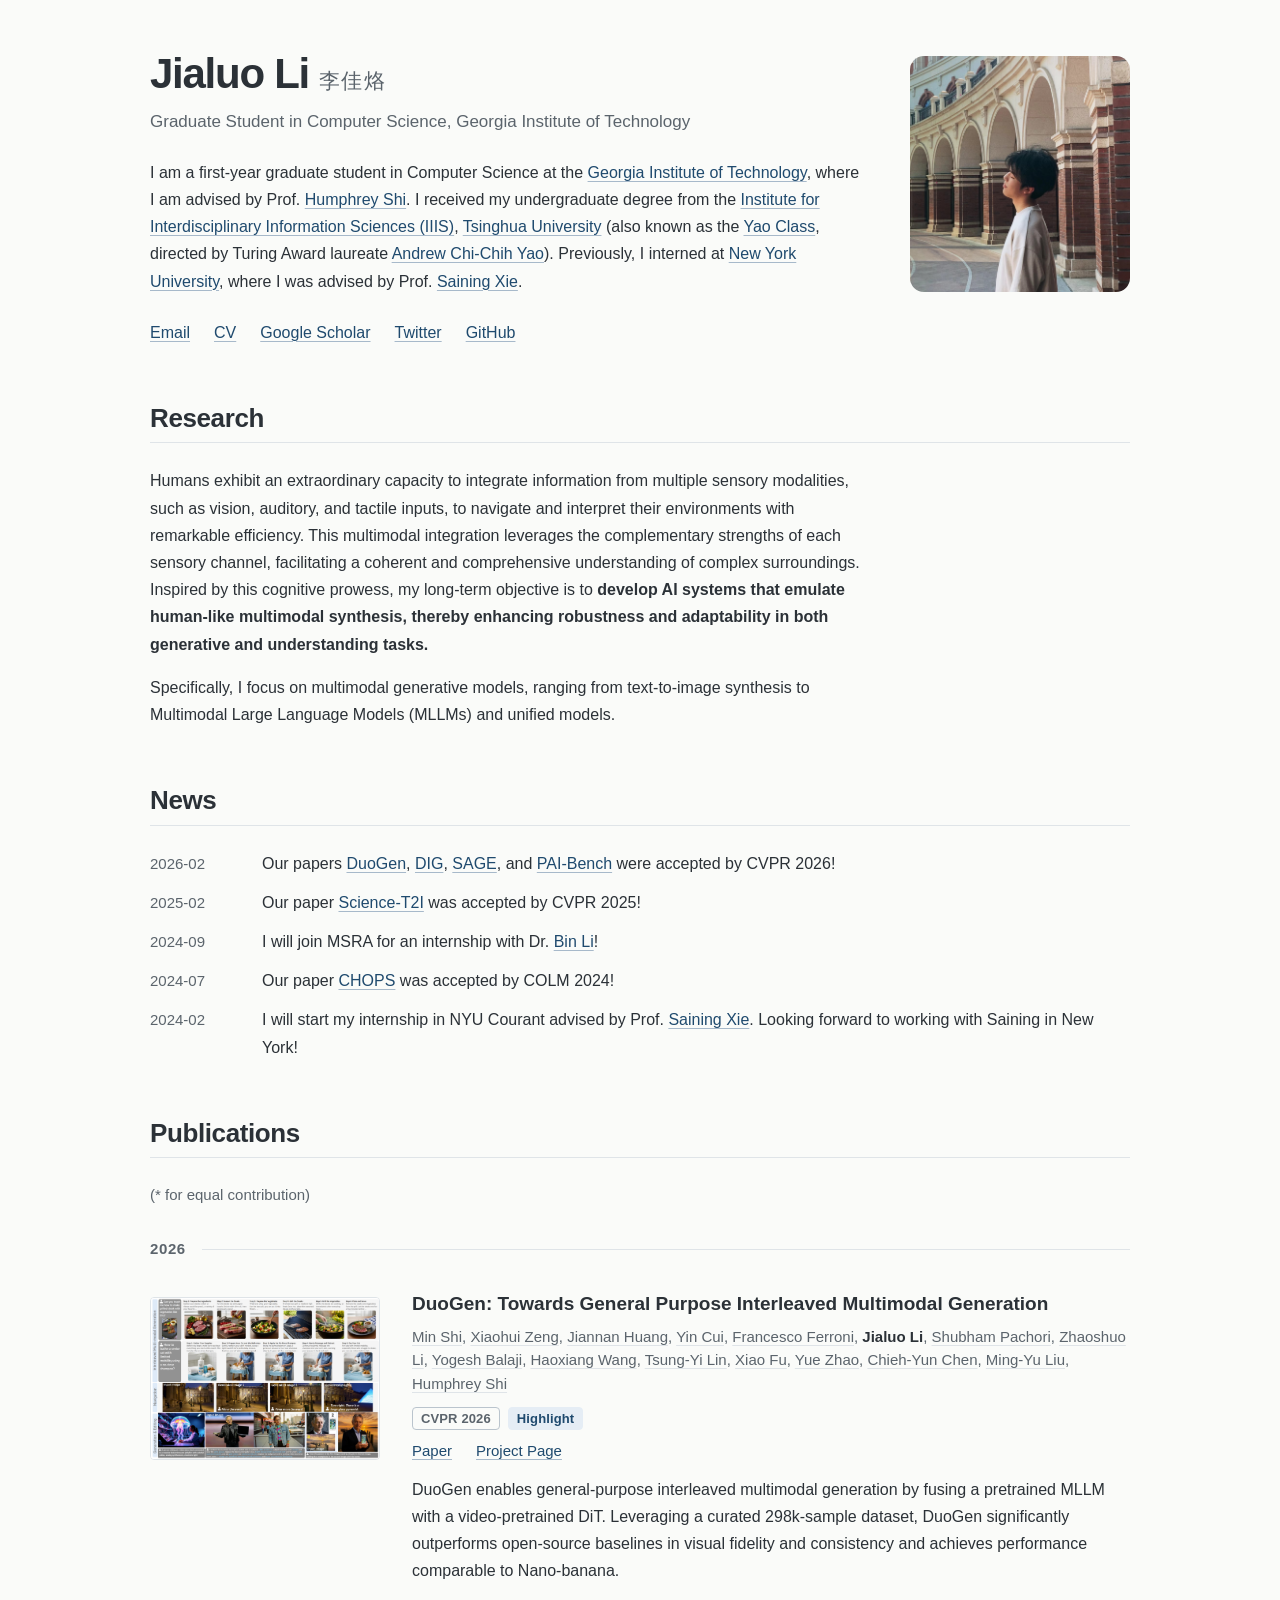
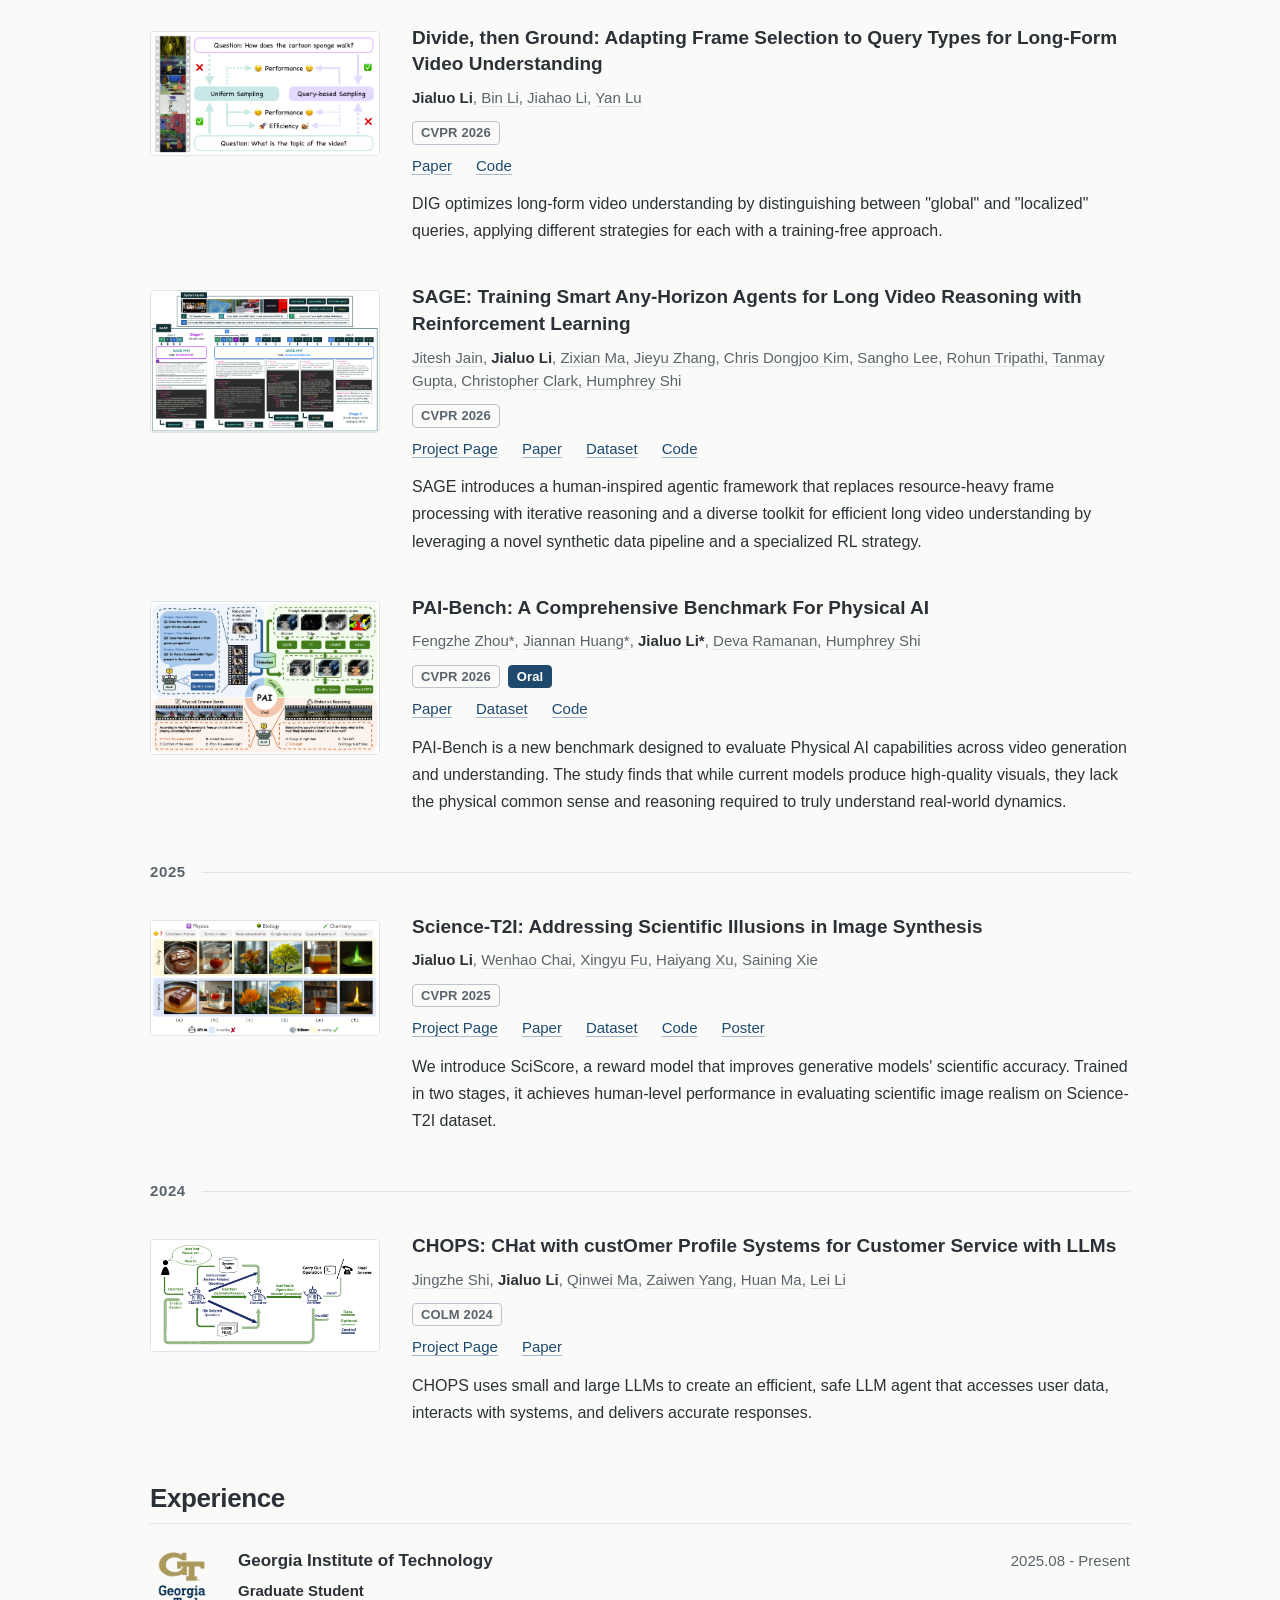
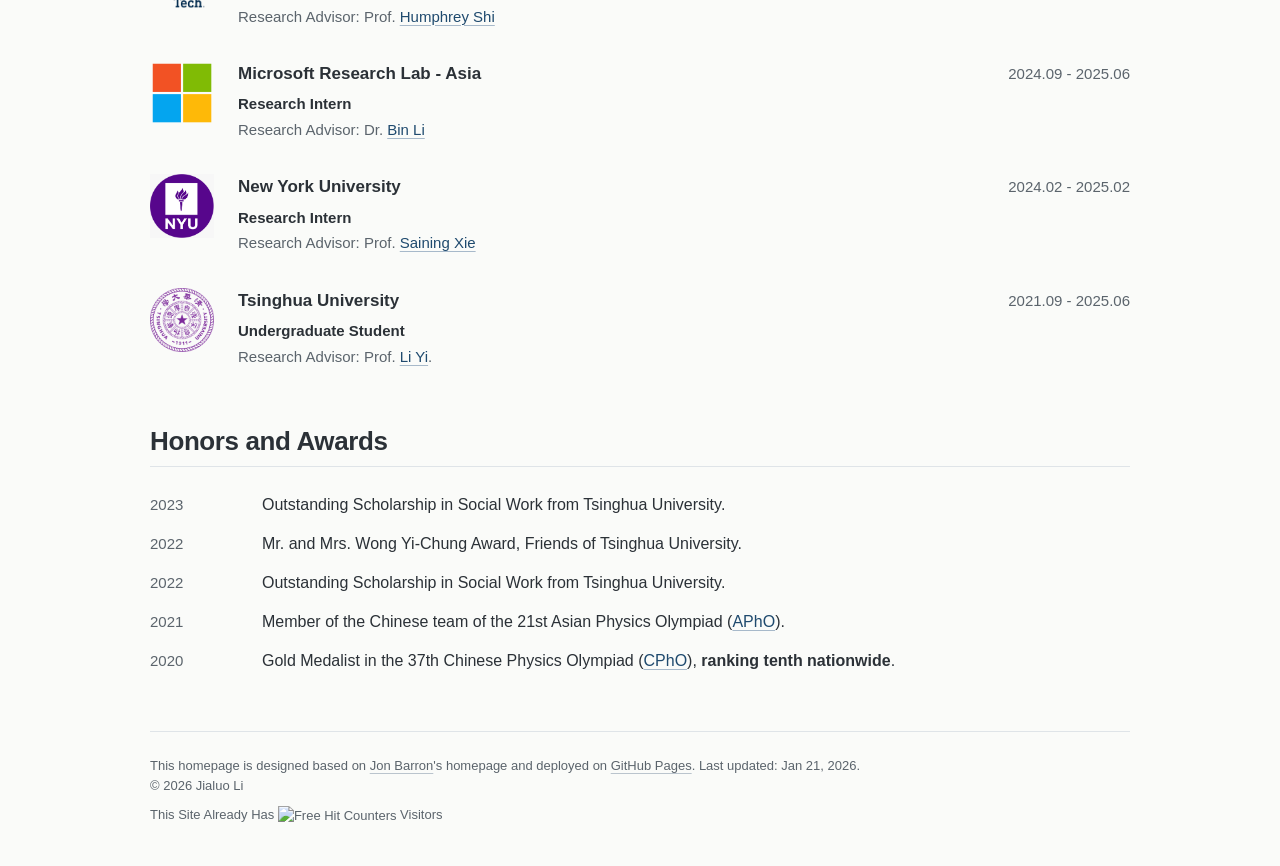
==== index.html @ 4d8318b0 "Redesign homepage with a semantic, responsive layout - Replace layout tables with semantic sections/" ====
<!DOCTYPE html>
<html lang="en">
  <head>
    <meta charset="utf-8">
    <meta name="viewport" content="width=device-width, initial-scale=1">
    <title>Jialuo Li | 李佳烙</title>
    <meta name="author" content="Jialuo Li">
    <link rel="shortcut icon" href="images/favicon/icon.ico" type="image/x-icon">
    <link rel="stylesheet" href="stylesheet.css">
  </head>
  <body>
    <main class="page">
      <header class="profile">
        <div class="profile-copy">
          <h1 id="name">Jialuo Li <span class="name-zh" lang="zh-CN">李佳烙</span></h1>
          <p class="profile-role">Graduate Student in Computer Science, Georgia Institute of Technology</p>
          <p class="bio">
            I am a first-year graduate student in Computer Science at the
            <a href="https://www.gatech.edu">Georgia Institute of Technology</a>, where I am advised by Prof.
            <a href="https://www.humphreyshi.com/">Humphrey Shi</a>. I received my undergraduate degree from
            the <a href="https://iiis.tsinghua.edu.cn/en/">Institute for Interdisciplinary Information
            Sciences (IIIS)</a>, <a href="https://www.tsinghua.edu.cn/en/">Tsinghua University</a> (also known
            as the <a href="https://iiis.tsinghua.edu.cn/en/yaoclass/">Yao Class</a>, directed by Turing Award
            laureate <a href="https://iiis.tsinghua.edu.cn/yao/">Andrew Chi-Chih Yao</a>). Previously, I
            interned at <a href="https://www.nyu.edu/">New York University</a>, where I was advised by Prof.
            <a href="https://www.sainingxie.com/">Saining Xie</a>.
          </p>
          <ul class="contact-links" aria-label="Contact and profiles">
            <li><a href="mailto:jli3671@gatech.edu">Email</a></li>
            <li><a href="data/CVJialuo.pdf">CV</a></li>
            <li>
              <a href="https://scholar.google.com/citations?user=xl9hSggAAAAJ&amp;hl=zh-CN">Google Scholar</a>
            </li>
            <li><a href="https://x.com/JialuoLi1007">Twitter</a></li>
            <li><a href="https://github.com/Jialuo-Li">GitHub</a></li>
          </ul>
        </div>
        <a class="portrait" href="images/Jialuo.jpg">
          <img src="images/Jialuo.jpg" alt="Portrait of Jialuo Li" width="1818" height="1948" fetchpriority="high">
        </a>
      </header>
      <section id="research" class="section" aria-labelledby="research-heading">
        <h2 id="research-heading">Research</h2>
        <p>
          Humans exhibit an extraordinary capacity to integrate information from multiple sensory modalities,
          such as vision, auditory, and tactile inputs, to navigate and interpret their environments with
          remarkable efficiency. This multimodal integration leverages the complementary strengths of each
          sensory channel, facilitating a coherent and comprehensive understanding of complex surroundings.
          Inspired by this cognitive prowess, my long-term objective is to <strong>develop AI systems that
          emulate human-like multimodal synthesis, thereby enhancing robustness and adaptability in both
          generative and understanding tasks.</strong>
        </p>
        <p>
          Specifically, I focus on multimodal generative models, ranging from text-to-image synthesis to
          Multimodal Large Language Models (MLLMs) and unified models.
        </p>
      </section>
      <section id="news" class="section" aria-labelledby="news-heading">
        <h2 id="news-heading">News</h2>
        <ul class="dated-list news-list">
          <li>
            <time class="date" datetime="2026-02">2026-02</time>
            <div class="dated-content">
              Our papers <a href="https://arxiv.org/abs/2602.00508">DuoGen</a>,
              <a href="https://arxiv.org/abs/2512.04000">DIG</a>,
              <a href="https://praeclarumjj3.github.io/sage/">SAGE</a>, and
              <a href="https://github.com/SHI-Labs/physical-ai-bench">PAI-Bench</a> were accepted by CVPR
              2026!
            </div>
          </li>
          <li>
            <time class="date" datetime="2025-02">2025-02</time>
            <div class="dated-content">
              Our paper <a href="https://jialuo-li.github.io/Science-T2I-Web/">Science-T2I</a> was accepted by
              CVPR 2025!
            </div>
          </li>
          <li>
            <time class="date" datetime="2024-09">2024-09</time>
            <div class="dated-content">
              I will join MSRA for an internship with Dr.
              <a href="https://www.microsoft.com/en-us/research/people/libin/">Bin Li</a>!
            </div>
          </li>
          <!-- <li><strong>2024-09:</strong> ✨ Our research project about reflection anomaly in generative model is now availiable!</li> -->
          <li>
            <time class="date" datetime="2024-07">2024-07</time>
            <div class="dated-content">
              Our paper <a href="https://arxiv.org/abs/2404.01343">CHOPS</a> was accepted by COLM 2024!
            </div>
          </li>
          <li>
            <time class="date" datetime="2024-02">2024-02</time>
            <div class="dated-content">
              I will start my internship in NYU Courant advised by Prof.
              <a href="https://www.sainingxie.com/" target="_blank" rel="noopener noreferrer">Saining Xie</a>.
              Looking forward to working with Saining in New York!
            </div>
          </li>
          <!-- <li><strong>2024-01:</strong> ✨ Our graphics course project is now available! Feel free to explore and try it out <a href="https://github.com/ziyuyuyuyu1/ACG-Project">here</a>.</li> -->
        </ul>
      </section>
      <section id="publications" class="section" aria-labelledby="publications-heading">
        <h2 id="publications-heading">Publications</h2>
        <p class="section-note">(* for equal contribution)</p>
        <section class="publication-year">
          <h3 id="year-2026" class="year-heading">2026</h3>
          <article class="publication">
            <a class="publication-image" href="https://arxiv.org/abs/2602.00508" tabindex="-1" aria-hidden="true">
              <img src="images/DuoGen.png" alt="DuoGen: Towards General Purpose Interleaved Multimodal Generation" width="2310" height="1638" loading="lazy" decoding="async">
            </a>
            <div class="publication-copy">
              <h4 class="paper-title">
                <a href="https://arxiv.org/abs/2602.00508">DuoGen: Towards General Purpose Interleaved
                Multimodal Generation</a>
              </h4>
              <p class="authors">
                <a href="https://openreview.net/profile?id=~Min_Shi2">Min Shi</a>,
                <a href="https://scholar.google.com/citations?user=ba8ZWdcAAAAJ&amp;hl=en">Xiaohui Zeng</a>,
                <a href="https://scholar.google.com/citations?user=Hy7YWAUAAAAJ&amp;hl=en">Jiannan Huang</a>,
                <a href="https://ycui.me/">Yin Cui</a>,
                <a href="https://www.francescoferroni.com/">Francesco Ferroni</a>,
                <strong>Jialuo Li</strong>,
                <a href="https://www.linkedin.com/in/shubhampachori/?originalSubdomain=in">Shubham Pachori</a>,
                <a href="https://scholar.google.com/citations?user=oc7JNSwAAAAJ&amp;hl=en">Zhaoshuo Li</a>,
                <a href="https://scholar.google.com/citations?user=0I2qH0oAAAAJ&amp;hl=en">Yogesh Balaji</a>,
                <a href="https://scholar.google.com/citations?user=bcInPlwAAAAJ&amp;hl=en">Haoxiang Wang</a>,
                <a href="https://tsungyilin.info/">Tsung-Yi Lin</a>,
                <a href="https://fuxiao0719.github.io/">Xiao Fu</a>,
                <a href="https://scholar.google.com/citations?user=vKg7z7gAAAAJ&amp;hl=zh-CN">Yue Zhao</a>,
                <a href="https://scholar.google.com/citations?user=GyMuDGAAAAAJ&amp;hl=zh-TW">Chieh-Yun Chen</a>,
                <a href="https://scholar.google.com/citations?user=y-f-MZgAAAAJ&amp;hl=en">Ming-Yu Liu</a>,
                <a href="https://scholar.google.com/citations?user=WBvt5A8AAAAJ&amp;hl=en">Humphrey Shi</a>
              </p>
              <p class="venue">
                <span class="venue-label">CVPR 2026</span>
                <span class="distinction distinction-highlight">Highlight</span>
              </p>
              <ul class="resource-links" aria-label="Paper resources">
                <li><a href="https://arxiv.org/abs/2602.00508">Paper</a></li>
                <li><a href="https://research.nvidia.com/labs/dir/duogen/">Project Page</a></li>
              </ul>
              <p class="paper-summary">
                DuoGen enables general-purpose interleaved multimodal generation by fusing a pretrained MLLM
                with a video-pretrained DiT. Leveraging a curated 298k-sample dataset, DuoGen significantly
                outperforms open-source baselines in visual fidelity and consistency and achieves performance
                comparable to Nano-banana.
              </p>
            </div>
          </article>
          <article class="publication">
            <a class="publication-image" href="https://arxiv.org/abs/2512.04000" tabindex="-1" aria-hidden="true">
              <img src="images/DIG.png" alt="Divide, then Ground: Adapting Frame Selection to Query Types for Long-Form Video Understanding" width="2448" height="1329" loading="lazy" decoding="async">
            </a>
            <div class="publication-copy">
              <h4 class="paper-title">
                <a href="https://arxiv.org/abs/2512.04000">Divide, then Ground: Adapting Frame Selection to
                Query Types for Long-Form Video Understanding</a>
              </h4>
              <p class="authors">
                <strong>Jialuo Li</strong>,
                <a href="https://scholar.google.com/citations?hl=zh-CN&amp;user=rxZn4g0AAAAJ&amp;view_op=list_works&amp;sortby=pubdate">Bin Li</a>,
                <a href="https://www.microsoft.com/en-us/research/people/jiahali/">Jiahao Li</a>,
                <a href="https://www.microsoft.com/en-us/research/people/yanlu/">Yan Lu</a>
              </p>
              <p class="venue"><span class="venue-label">CVPR 2026</span></p>
              <ul class="resource-links" aria-label="Paper resources">
                <li><a href="https://arxiv.org/abs/2512.04000">Paper</a></li>
                <li><a href="https://github.com/Jialuo-Li/DIG">Code</a></li>
              </ul>
              <p class="paper-summary">
                DIG optimizes long-form video understanding by distinguishing between "global" and "localized"
                queries, applying different strategies for each with a training-free approach.
              </p>
            </div>
          </article>
          <article class="publication">
            <a class="publication-image" href="https://praeclarumjj3.github.io/sage/" tabindex="-1" aria-hidden="true">
              <img src="images/SAGE.png" alt="SAGE: Training Smart Any-Horizon Agents for Long Video Reasoning with Reinforcement Learning" width="2691" height="1662" loading="lazy" decoding="async">
            </a>
            <div class="publication-copy">
              <h4 class="paper-title">
                <a href="https://praeclarumjj3.github.io/sage/">SAGE: Training Smart Any-Horizon Agents for
                Long Video Reasoning with Reinforcement Learning</a>
              </h4>
              <p class="authors">
                <a href="https://praeclarumjj3.github.io/">Jitesh Jain</a>,
                <strong>Jialuo Li</strong>,
                <a href="https://zixianma.github.io/">Zixian Ma</a>,
                <a href="https://jieyuz2.github.io/">Jieyu Zhang</a>,
                <a href="https://cdjkim.github.io/">Chris Dongjoo Kim</a>,
                <a href="https://sangho-vision.github.io/">Sangho Lee</a>,
                <a href="https://rohun-tripathi.github.io/">Rohun Tripathi</a>,
                <a href="https://tanmaygupta.info/">Tanmay Gupta</a>,
                <a href="https://chrisc36.github.io/">Christopher Clark</a>,
                <a href="https://www.humphreyshi.com/">Humphrey Shi</a>
              </p>
              <p class="venue"><span class="venue-label">CVPR 2026</span></p>
              <ul class="resource-links" aria-label="Paper resources">
                <li><a href="https://praeclarumjj3.github.io/sage/">Project Page</a></li>
                <li><a href="https://arxiv.org/abs/2512.13874">Paper</a></li>
                <li><a href="https://huggingface.co/collections/allenai/sage">Dataset</a></li>
                <li><a href="https://github.com/allenai/SAGE">Code</a></li>
              </ul>
              <p class="paper-summary">
                SAGE introduces a human-inspired agentic framework that replaces resource-heavy frame
                processing with iterative reasoning and a diverse toolkit for efficient long video
                understanding by leveraging a novel synthetic data pipeline and a specialized RL strategy.
              </p>
            </div>
          </article>
          <article class="publication">
            <a class="publication-image" href="https://github.com/SHI-Labs/physical-ai-bench" tabindex="-1" aria-hidden="true">
              <img src="images/PAIBench.png" alt="PAI-Bench: A Comprehensive Benchmark For Physical AI" width="2369" height="1584" loading="lazy" decoding="async">
            </a>
            <div class="publication-copy">
              <h4 class="paper-title">
                <a href="https://github.com/SHI-Labs/physical-ai-bench">PAI-Bench: A Comprehensive Benchmark
                For Physical AI</a>
              </h4>
              <p class="authors">
                <a href="https://github.com/Leymore">Fengzhe Zhou*</a>,
                <a href="https://rbrq03.github.io/">Jiannan Huang*</a>,
                <strong>Jialuo Li*</strong>,
                <a href="https://www.cs.cmu.edu/~deva/">Deva Ramanan</a>,
                <a href="https://www.humphreyshi.com/">Humphrey Shi</a>
              </p>
              <p class="venue">
                <span class="venue-label">CVPR 2026</span>
                <span class="distinction distinction-oral">Oral</span>
              </p>
              <ul class="resource-links" aria-label="Paper resources">
                <li><a href="https://arxiv.org/abs/2512.01989">Paper</a></li>
                <li>
                  <a href="https://huggingface.co/datasets/shi-labs/physical-ai-bench-generation">Dataset</a>
                </li>
                <li><a href="https://github.com/SHI-Labs/physical-ai-bench">Code</a></li>
              </ul>
              <p class="paper-summary">
                PAI-Bench is a new benchmark designed to evaluate Physical AI capabilities across video
                generation and understanding. The study finds that while current models produce high-quality
                visuals, they lack the physical common sense and reasoning required to truly understand
                real-world dynamics.
              </p>
            </div>
          </article>
        </section>
        <section class="publication-year">
          <h3 id="year-2025" class="year-heading">2025</h3>
          <article class="publication">
            <a class="publication-image" href="https://jialuo-li.github.io/Science-T2I-Web/" tabindex="-1" aria-hidden="true">
              <img src="images/Scibench.png" alt="Science-T2I: Addressing Scientific Illusions in Image Synthesis" width="1203" height="602" loading="lazy" decoding="async">
            </a>
            <div class="publication-copy">
              <h4 class="paper-title">
                <a href="https://jialuo-li.github.io/Science-T2I-Web/">Science-T2I: Addressing Scientific
                Illusions in Image Synthesis</a>
              </h4>
              <p class="authors">
                <strong>Jialuo Li</strong>,
                <a href="https://rese1f.github.io/">Wenhao Chai</a>,
                <a href="https://zeyofu.github.io/">Xingyu Fu</a>,
                <a href="https://xxuhaiyang.github.io/">Haiyang Xu</a>,
                <a href="https://www.sainingxie.com/">Saining Xie</a>
              </p>
              <p class="venue"><span class="venue-label">CVPR 2025</span></p>
              <ul class="resource-links" aria-label="Paper resources">
                <li><a href="https://jialuo-li.github.io/Science-T2I-Web/">Project Page</a></li>
                <li><a href="https://arxiv.org/abs/2504.13129">Paper</a></li>
                <li>
                  <a href="https://huggingface.co/collections/Jialuo21/science-t2i-67d3bfe43253da2bc7cfaf06">Dataset</a>
                </li>
                <li><a href="https://github.com/Jialuo-Li/Science-T2I">Code</a></li>
                <li><a href="https://jialuo-li.github.io/data/CVPR_2025_Sciencet2i_poster.pdf">Poster</a></li>
              </ul>
              <p class="paper-summary">
                We introduce SciScore, a reward model that improves generative models' scientific accuracy.
                Trained in two stages, it achieves human-level performance in evaluating scientific image
                realism on Science-T2I dataset.
              </p>
            </div>
          </article>
        </section>
        <section class="publication-year">
          <h3 id="year-2024" class="year-heading">2024</h3>
          <article class="publication">
            <a class="publication-image" href="https://arxiv.org/abs/2404.01343" tabindex="-1" aria-hidden="true">
              <img src="images/CHOPS.png" alt="CHOPS: CHat with custOmer Profile Systems for Customer Service with LLMs" width="840" height="408" loading="lazy" decoding="async">
            </a>
            <div class="publication-copy">
              <h4 class="paper-title">
                <a href="https://arxiv.org/abs/2404.01343">CHOPS: CHat with custOmer Profile Systems for
                Customer Service with LLMs</a>
              </h4>
              <p class="authors">
                <a href="https://github.com/JingzheShi">Jingzhe Shi</a>,
                <strong>Jialuo Li</strong>,
                <a href="https://scholar.google.com/citations?user=LwUaV3kAAAAJ&amp;hl=zh-CN">Qinwei Ma</a>,
                <a href="https://github.com/Faded-Nebula">Zaiwen Yang</a>,
                <a href="https://github.com/cjxh21">Huan Ma</a>,
                <a href="https://scholar.google.com/citations?user=DOyVxx0AAAAJ&amp;">Lei Li</a>
              </p>
              <p class="venue"><span class="venue-label">COLM 2024</span></p>
              <ul class="resource-links" aria-label="Paper resources">
                <li><a href="https://github.com/JingzheShi/CHOPS">Project Page</a></li>
                <li><a href="https://arxiv.org/abs/2404.01343">Paper</a></li>
              </ul>
              <p class="paper-summary">
                CHOPS uses small and large LLMs to create an efficient, safe LLM agent that accesses user
                data, interacts with systems, and delivers accurate responses.
              </p>
            </div>
          </article>
        </section>
      </section>
      <!-- <table style="width:100%;border:0px;border-spacing:0px;border-collapse:separate;margin-right:auto;margin-left:auto;"><tbody>
            
            <h2>Projects</h2>
            (* for equal contribution)
            <td style="padding:20px;width:25%;vertical-align:middle">
              <img src="images/reflection.png" alt="PontTuset" width="200" style="border-style: none">
            </td>
            <td width="75%" valign="middle">
              <a href="https://ziyuyuyuyu1.github.io/ACG-UI/">
                <span class="papertitle"> Advancing Diffusion Models for Enhanced Mirror and Reflection Synthesis: A
                  Dual Approach Using Supervised FineTuning and Reinforcement Learning
                </span>
              </a>
              <br>
              <strong>Jialuo Li</strong>*, 
              <a href="https://github.com/ziyuyuyuyu1">Ziru Huang</a>*
              <br>
              <a href="https://huggingface.co/Summer-Project">Dataset</a>
              /
              <a href="/data/reflection_report.pdf">Report</a>
              <p></p>
              <p>We proposes enhancing the realism of mirrors and reflections in diffusion models through supervised fine-tuning (SFT) on a curated dataset and reinforcement learning (RL) guided by a custom reward model. While SFT provides modest improvements, the RL approach significantly boosts the accuracy and realism of generated reflections.</p>
            </td>

            <tr>
              <td style="padding:20px;width:25%;vertical-align:middle">
                <img src="images/acg_project.png" alt="PontTuset" width="200" style="border-style: none">
              </td>
              <td width="75%" valign="middle">
                <a href="https://ziyuyuyuyu1.github.io/ACG-UI/">
                  <span class="papertitle"> Generative 3D Mesh Modeling with Text-to-Texture Generator
                  </span>
                </a>
                <br>
                <strong>Jialuo Li</strong>*, 
                <a href="https://github.com/ziyuyuyuyu1">Ziru Huang</a>*
                <br>
                <a href="https://ziyuyuyuyu1.github.io/ACG-UI/">Project Page</a>
                /
                <a href="https://github.com/ziyuyuyuyu1/ACG-Project">Code</a>
                /
                <a href="/data/ACG_pre.pdf">Presentation</a>
                /
                <a href="/data/ACG_Final_Report.pdf">Report</a>
                <p></p>
                <p>Our project extends <a href="https://arxiv.org/abs/2303.08133">MeshDiffusion</a> by incorporating class conditioning for 3D mesh generation and using a pre-trained 2D diffusion model to align textures with textual descriptions, effectively generates and textures category-specific 3D meshes.</p>
              </td>
            </tr>
          </tbody></table> -->
      <section id="experience" class="section" aria-labelledby="experience-heading">
        <h2 id="experience-heading">Experience</h2>
        <article class="experience">
          <img class="experience-logo" src="images/GT_logo.png" alt="" width="1296" height="1296" loading="lazy" decoding="async">
          <h3 class="institution">
            <a href="https://www.gatech.edu/" target="_blank" rel="noopener noreferrer">Georgia Institute of
            Technology</a>
          </h3>
          <p class="experience-date">2025.08 - Present</p>
          <p class="role">Graduate Student</p>
          <p class="advisor">
            Research Advisor: Prof.
            <a href="https://www.humphreyshi.com/" target="_blank" rel="noopener noreferrer">Humphrey Shi</a>
          </p>
        </article>
        <article class="experience">
          <img class="experience-logo" src="images/MSRA_logo.png" alt="" width="500" height="500" loading="lazy" decoding="async">
          <h3 class="institution">
            <a href="https://www.microsoft.com/en-us/research/lab/microsoft-research-asia/" target="_blank" rel="noopener noreferrer">Microsoft
            Research Lab - Asia</a>
          </h3>
          <p class="experience-date">2024.09 - 2025.06</p>
          <p class="role">Research Intern</p>
          <p class="advisor">
            Research Advisor: Dr.
            <a href="https://www.microsoft.com/en-us/research/people/libin/" target="_blank" rel="noopener noreferrer">Bin
            Li</a>
          </p>
        </article>
        <article class="experience">
          <img class="experience-logo" src="images/nyu_logo.png" alt="" width="805" height="804" loading="lazy" decoding="async">
          <h3 class="institution">
            <a href="https://www.nyu.edu/" target="_blank" rel="noopener noreferrer">New York University</a>
          </h3>
          <p class="experience-date">2024.02 - 2025.02</p>
          <p class="role">Research Intern</p>
          <p class="advisor">
            Research Advisor: Prof.
            <a href="https://www.sainingxie.com/" target="_blank" rel="noopener noreferrer">Saining Xie</a>
          </p>
        </article>
        <article class="experience">
          <img class="experience-logo" src="images/Tsinghua_logo.png" alt="" width="768" height="768" loading="lazy" decoding="async">
          <h3 class="institution">
            <a href="https://www.tsinghua.edu.cn/" target="_blank" rel="noopener noreferrer">Tsinghua
            University</a>
          </h3>
          <p class="experience-date">2021.09 - 2025.06</p>
          <p class="role">Undergraduate Student</p>
          <p class="advisor">Research Advisor: Prof. <a href="https://ericyi.github.io/">Li Yi</a>.</p>
        </article>
      </section>
      <section id="honors" class="section" aria-labelledby="honors-heading">
        <h2 id="honors-heading">Honors and Awards</h2>
        <ul class="dated-list awards-list">
          <li>
            <time class="date" datetime="2023">2023</time>
            <div class="dated-content">Outstanding Scholarship in Social Work from Tsinghua University.</div>
          </li>
          <li>
            <time class="date" datetime="2022">2022</time>
            <div class="dated-content">Mr. and Mrs. Wong Yi-Chung Award, Friends of Tsinghua University.</div>
          </li>
          <li>
            <time class="date" datetime="2022">2022</time>
            <div class="dated-content">Outstanding Scholarship in Social Work from Tsinghua University.</div>
          </li>
          <li>
            <time class="date" datetime="2021">2021</time>
            <div class="dated-content">
              Member of the Chinese team of the 21st Asian Physics Olympiad
              (<a href="http://asianphysicsolympiad.org/">APhO</a>).
            </div>
          </li>
          <li>
            <time class="date" datetime="2020">2020</time>
            <div class="dated-content">
              Gold Medalist in the 37th Chinese Physics Olympiad
              (<a href="https://cpho.pku.edu.cn/info/1070/1207.htm">CPhO</a>), <strong>ranking tenth
              nationwide</strong>.
            </div>
          </li>
        </ul>
      </section>
    </main>
    <footer class="site-footer">
      <p>
        This homepage is designed based on <a href="http://jonbarron.info/">Jon Barron</a>'s homepage and
        deployed on <a href="https://pages.github.com/">GitHub Pages</a>. Last updated: Jan 21, 2026. <br>
        © 2026 Jialuo Li
      </p>
      <p class="visitor-count">
        This Site Already Has
        <a href="https://www.easycounter.com/"><img src="https://www.easycounter.com/counter.php?jialuoli" alt="Free Hit Counters"></a>
        Visitors
      </p>
    </footer>
  </body>
</html>
---- stylesheet.css ----
/*
 * Jialuo Li - academic homepage.
 * Static single page: no web fonts, no scripts. Adjust the tokens below first.
 */

:root {
  color-scheme: light;

  /* Color */
  --color-bg: #fafbf9;
  --color-surface: #fff;
  --color-text: #2b3137;
  --color-muted: #5b646c;
  --color-accent: #1f4a6e;
  --color-accent-soft: #e5edf5;
  --color-accent-line: #a7b9ca;
  --color-line: #dfe4e8;
  --color-line-strong: #bac4cd;

  /* Type */
  --font-sans: -apple-system, BlinkMacSystemFont, "Segoe UI", Roboto, "Helvetica Neue", Arial, "Noto Sans",
    "PingFang SC", "Hiragino Sans GB", "Microsoft YaHei", sans-serif;
  --text-xs: .8125rem;   /* 13px: tags, footer */
  --text-sm: .9375rem;   /* 15px: authors, dates, metadata */
  --text-base: 1rem;     /* 16px: body */
  --text-md: 1.0625rem;  /* 17px: role line, institutions */
  --text-lg: 1.1875rem;  /* 19px: paper titles */
  --text-xl: 1.625rem;   /* 26px: section headings */
  --text-2xl: 2.625rem;  /* 42px: name */
  --leading-tight: 1.25;
  --leading-title: 1.4;
  --leading-compact: 1.55;
  --leading-body: 1.7;

  /* Space */
  --space-1: .25rem;
  --space-2: .5rem;
  --space-3: .75rem;
  --space-4: 1rem;
  --space-5: 1.5rem;
  --space-6: 2rem;
  --space-7: 2.5rem;
  --space-8: 3rem;
  --space-9: 3.5rem;

  /* Layout (rem-based widths follow the reader's default text size) */
  --page-width: 61.25rem; /* 980px at the default 16px */
  --page-gutter: 2rem;
  --portrait-width: 220px;
  --figure-width: 230px;
  --logo-size: 4rem;
  --measure: 44.5rem;
  --radius: 4px;
  --tap-target: 1.5rem;
}

*,
*::before,
*::after {
  box-sizing: border-box;
}

html {
  scroll-padding-block: var(--space-6);
  -webkit-text-size-adjust: 100%;
  text-size-adjust: 100%;
}

body {
  margin: 0;
  background: var(--color-bg);
  color: var(--color-text);
  font-family: var(--font-sans);
  font-size: var(--text-base);
  line-height: var(--leading-body);
  overflow-wrap: break-word;
}

h1,
h2,
h3,
h4,
p,
ul {
  margin: 0;
}

h1,
h2 {
  hyphens: auto;
}

ul {
  padding: 0;
  list-style: none;
}

img {
  display: block;
  max-width: 100%;
  height: auto;
}

a {
  color: var(--color-accent);
  text-decoration-line: underline;
  text-decoration-color: var(--color-accent-line);
  text-decoration-thickness: 1px;
  text-underline-offset: .2em;
}

a:hover {
  text-decoration-color: currentColor;
}

a:focus-visible {
  outline: 2px solid var(--color-accent);
  outline-offset: 3px;
  border-radius: 2px;
}

/* Page frame */

.page,
.site-footer {
  width: min(var(--page-width), 100% - 2 * var(--page-gutter));
  margin-inline: auto;
}

.page {
  padding-top: var(--space-8);
}

.section {
  margin-top: var(--space-9);
}

h2 {
  margin-bottom: var(--space-5);
  padding-bottom: var(--space-2);
  border-bottom: 1px solid var(--color-line);
  font-size: var(--text-xl);
  font-weight: 650;
  line-height: var(--leading-tight);
  letter-spacing: -.015em;
}

#research p {
  max-width: var(--measure);
}

#research p + p {
  margin-top: var(--space-4);
}

/* Profile */

.profile {
  display: grid;
  grid-template-columns: minmax(0, 1fr) var(--portrait-width);
  align-items: start;
  gap: var(--space-8);
}

.profile-copy,
.publication-copy,
.dated-content,
.experience > * {
  min-width: 0;
  overflow-wrap: anywhere;
}

h1 {
  font-size: var(--text-2xl);
  font-weight: 650;
  line-height: var(--leading-tight);
  letter-spacing: -.03em;
}

.name-zh {
  color: var(--color-muted);
  font-size: .5em;
  font-weight: 500;
  letter-spacing: .05em;
}

.profile-role {
  margin-top: var(--space-2);
  color: var(--color-muted);
  font-size: var(--text-md);
  line-height: var(--leading-compact);
}

.bio {
  margin-top: var(--space-5);
}

.contact-links {
  margin-top: var(--space-5);
}

.contact-links,
.resource-links {
  display: flex;
  flex-wrap: wrap;
  gap: var(--space-1) var(--space-5);
}

.contact-links a,
.resource-links a {
  display: inline-flex;
  align-items: center;
  min-height: var(--tap-target);
}

.portrait {
  display: block;
  margin-top: var(--space-2);
  border-radius: 14px;
}

.portrait img {
  width: 100%;
  border-radius: inherit;
}

/* News and awards */

.dated-list {
  display: grid;
  gap: var(--space-3);
}

.dated-list > li {
  display: grid;
  grid-template-columns: 5.5rem minmax(0, 1fr);
  align-items: baseline;
  column-gap: var(--space-5);
}

.date {
  color: var(--color-muted);
  font-size: var(--text-sm);
  font-variant-numeric: tabular-nums;
}

/* Publications */

.section-note {
  color: var(--color-muted);
  font-size: var(--text-sm);
}

.publication-year {
  margin-top: var(--space-8);
}

.section-note + .publication-year {
  margin-top: var(--space-6);
}

.year-heading {
  display: flex;
  align-items: center;
  gap: var(--space-4);
  margin-bottom: var(--space-6);
  color: var(--color-muted);
  font-size: var(--text-sm);
  font-weight: 600;
  line-height: var(--leading-tight);
  letter-spacing: .04em;
  font-variant-numeric: tabular-nums;
}

.year-heading::after {
  content: "";
  flex: 1;
  border-top: 1px solid var(--color-line);
}

.publication {
  display: grid;
  grid-template-columns: var(--figure-width) minmax(0, 1fr);
  align-items: start;
  gap: var(--space-6);
}

.publication + .publication {
  margin-top: var(--space-7);
}

/* Optical alignment of the figure's top edge with the title's cap height. */
.publication-image {
  display: block;
  margin-top: .375rem;
}

.publication-image img {
  width: 100%;
  border: 1px solid var(--color-line);
  border-radius: var(--radius);
  background: var(--color-surface);
  object-fit: contain;
}

.publication-image:hover img {
  border-color: var(--color-line-strong);
}

.paper-title {
  font-size: var(--text-lg);
  font-weight: 650;
  line-height: var(--leading-title);
}

.paper-title a,
.institution a {
  color: inherit;
  text-decoration-line: none;
}

.paper-title a:hover,
.institution a:hover {
  color: var(--color-accent);
  text-decoration-line: underline;
}

.authors {
  margin-top: var(--space-2);
  color: var(--color-muted);
  font-size: var(--text-sm);
  line-height: var(--leading-compact);
}

.authors a {
  color: inherit;
  text-decoration-color: var(--color-line);
}

.authors a:hover {
  color: var(--color-accent);
  text-decoration-color: currentColor;
}

.authors strong {
  color: var(--color-text);
  font-weight: 650;
}

.venue {
  display: flex;
  flex-wrap: wrap;
  gap: var(--space-2);
  margin-top: var(--space-3);
  font-size: var(--text-xs);
  line-height: 1.5;
}

.venue-label,
.distinction {
  padding: .0625rem .5rem;
  border: 1px solid var(--color-line-strong);
  border-radius: var(--radius);
  color: var(--color-muted);
  font-weight: 600;
  letter-spacing: .01em;
}

.distinction-highlight {
  border-color: var(--color-accent-soft);
  background: var(--color-accent-soft);
  color: var(--color-accent);
}

.distinction-oral {
  border-color: var(--color-accent);
  background: var(--color-accent);
  color: var(--color-surface);
}

.resource-links {
  margin-top: var(--space-2);
  font-size: var(--text-sm);
}

.paper-summary {
  margin-top: var(--space-3);
}

/* Experience */

.experience {
  display: grid;
  grid-template-columns: var(--logo-size) minmax(0, 1fr) auto;
  grid-template-areas:
    "logo institution date"
    "logo role role"
    "logo advisor advisor";
  align-items: baseline;
  column-gap: var(--space-5);
}

.experience + .experience {
  margin-top: var(--space-6);
}

.experience-logo {
  grid-area: logo;
  align-self: start;
  width: var(--logo-size);
  height: var(--logo-size);
  object-fit: contain;
}

.institution {
  grid-area: institution;
  font-size: var(--text-md);
  font-weight: 650;
  line-height: var(--leading-compact);
}

.experience-date {
  grid-area: date;
  color: var(--color-muted);
  font-size: var(--text-sm);
  font-variant-numeric: tabular-nums;
  white-space: nowrap;
}

.role {
  grid-area: role;
  margin-top: var(--space-1);
  font-size: var(--text-sm);
  font-weight: 600;
}

.advisor {
  grid-area: advisor;
  color: var(--color-muted);
  font-size: var(--text-sm);
}

/* Footer */

.site-footer {
  margin-top: var(--space-9);
  padding-block: var(--space-5) var(--space-7);
  border-top: 1px solid var(--color-line);
  color: var(--color-muted);
  font-size: var(--text-xs);
  line-height: 1.6;
}

.site-footer a {
  color: inherit;
  text-decoration-color: var(--color-line-strong);
}

.visitor-count {
  margin-top: var(--space-2);
}

.visitor-count img {
  display: inline-block;
  max-height: 1.5em;
  width: auto;
  vertical-align: middle;
}

/* Narrow screens (em: also applies when the reader enlarges the default text size) */

@media (max-width: 40em) {
  :root {
    --page-gutter: 1.25rem;
    --text-2xl: 2rem;
    --text-xl: 1.4375rem;
    --logo-size: 3rem;
    --tap-target: 2.75rem;
  }

  .page {
    padding-top: var(--space-7);
  }

  .section {
    margin-top: var(--space-8);
  }

  .profile {
    grid-template-columns: minmax(0, 1fr);
    gap: var(--space-6);
  }

  .portrait {
    width: 10rem;
    max-width: 100%;
    margin-top: 0;
  }

  .contact-links,
  .resource-links {
    gap: 0 var(--space-4);
  }

  .resource-links {
    margin-top: var(--space-1);
  }

  .dated-list {
    gap: var(--space-4);
  }

  .dated-list > li {
    grid-template-columns: minmax(0, 1fr);
  }

  .publication {
    grid-template-columns: minmax(0, 1fr);
    gap: var(--space-4);
  }

  .publication-image {
    max-width: 26rem;
    margin-top: 0;
  }

  .experience {
    grid-template-columns: var(--logo-size) minmax(0, 1fr);
    grid-template-areas:
      "logo institution"
      "logo date"
      "logo role"
      "logo advisor";
    column-gap: var(--space-4);
  }

  .experience-date {
    white-space: normal;
  }
}

/* Motion only for people who have not asked to reduce it. */
@media (prefers-reduced-motion: no-preference) {
  a,
  .publication-image img {
    transition: color .15s ease, text-decoration-color .15s ease, border-color .15s ease;
  }
}
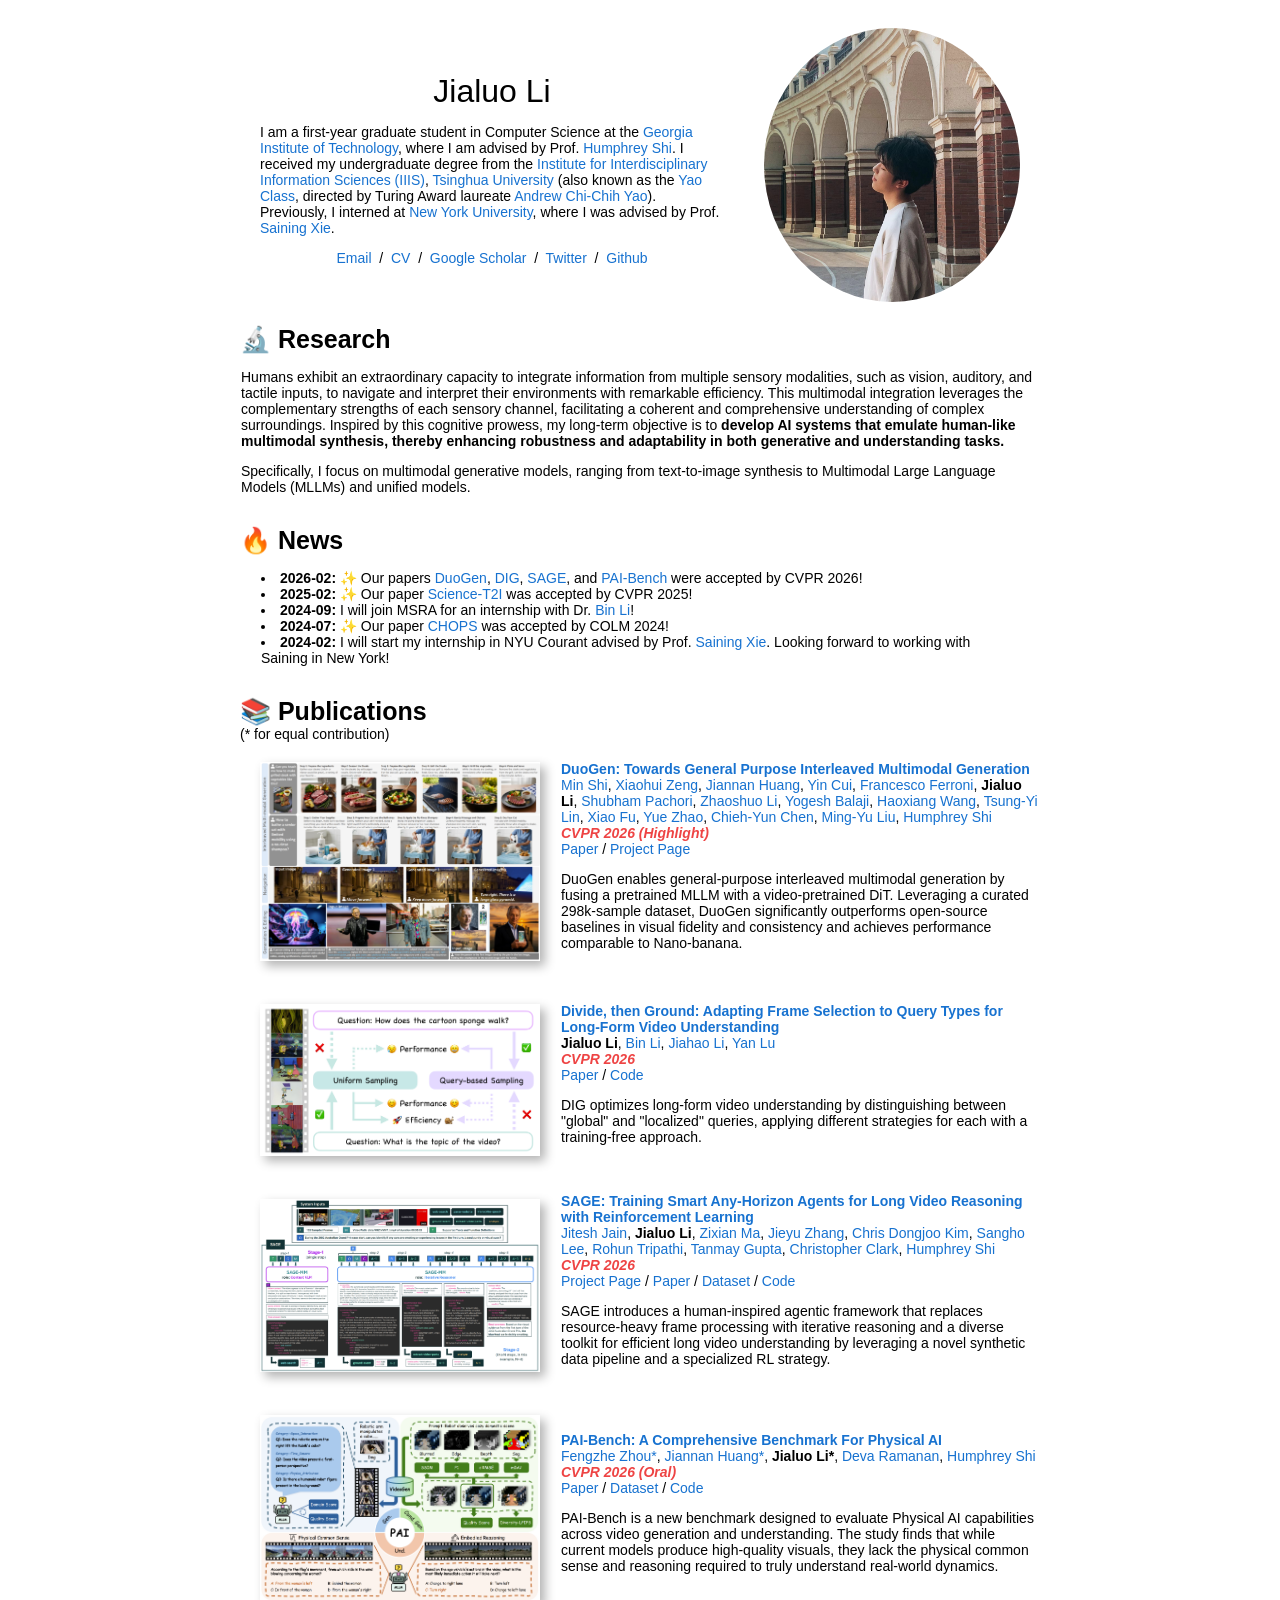
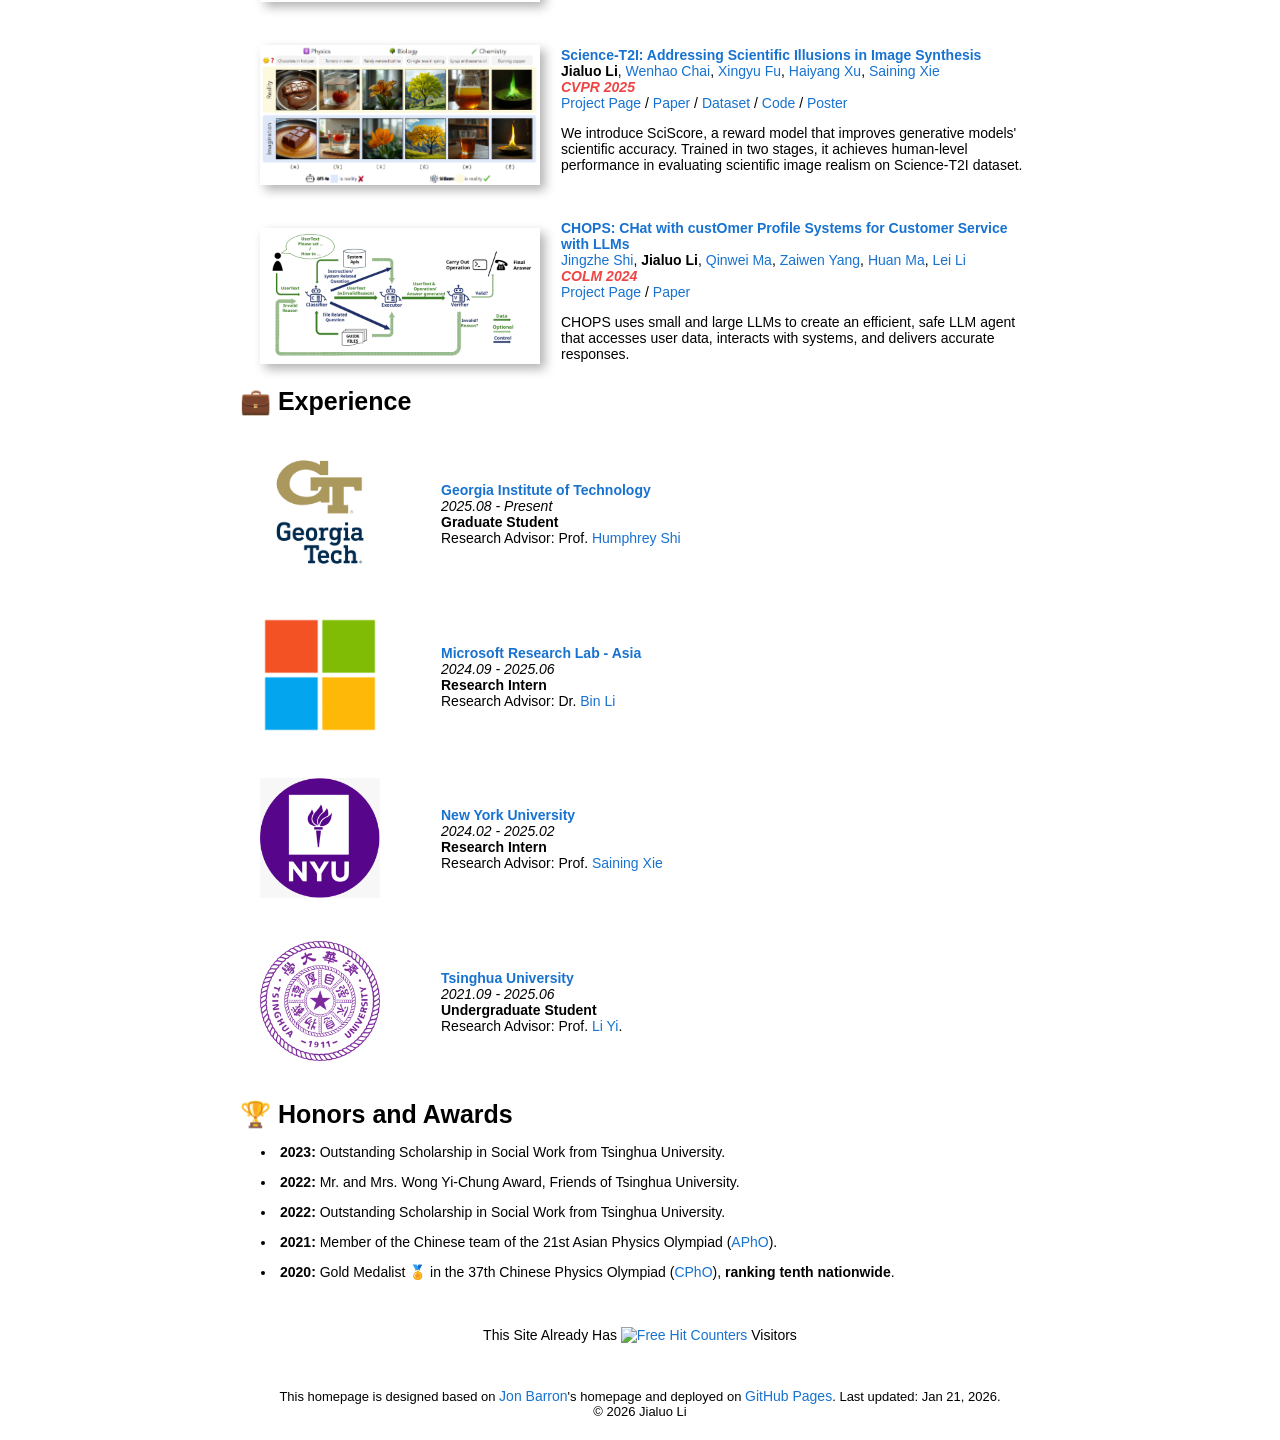
==== commit 3a6ae42c: "Revert "Redesign homepage with a semantic, responsive layout" This reverts commit 4d8318b and restor" ====
--- a/index.html
+++ b/index.html
@@ -1,319 +1,351 @@
-<!DOCTYPE html>
+<!DOCTYPE HTML>
 <html lang="en">
-  <head>
-    <meta charset="utf-8">
-    <meta name="viewport" content="width=device-width, initial-scale=1">
-    <title>Jialuo Li | 李佳烙</title>
-    <meta name="author" content="Jialuo Li">
-    <link rel="shortcut icon" href="images/favicon/icon.ico" type="image/x-icon">
-    <link rel="stylesheet" href="stylesheet.css">
-  </head>
-  <body>
-    <main class="page">
-      <header class="profile">
-        <div class="profile-copy">
-          <h1 id="name">Jialuo Li <span class="name-zh" lang="zh-CN">李佳烙</span></h1>
-          <p class="profile-role">Graduate Student in Computer Science, Georgia Institute of Technology</p>
-          <p class="bio">
-            I am a first-year graduate student in Computer Science at the
-            <a href="https://www.gatech.edu">Georgia Institute of Technology</a>, where I am advised by Prof.
-            <a href="https://www.humphreyshi.com/">Humphrey Shi</a>. I received my undergraduate degree from
-            the <a href="https://iiis.tsinghua.edu.cn/en/">Institute for Interdisciplinary Information
-            Sciences (IIIS)</a>, <a href="https://www.tsinghua.edu.cn/en/">Tsinghua University</a> (also known
-            as the <a href="https://iiis.tsinghua.edu.cn/en/yaoclass/">Yao Class</a>, directed by Turing Award
-            laureate <a href="https://iiis.tsinghua.edu.cn/yao/">Andrew Chi-Chih Yao</a>). Previously, I
-            interned at <a href="https://www.nyu.edu/">New York University</a>, where I was advised by Prof.
-            <a href="https://www.sainingxie.com/">Saining Xie</a>.
-          </p>
-          <ul class="contact-links" aria-label="Contact and profiles">
-            <li><a href="mailto:jli3671@gatech.edu">Email</a></li>
-            <li><a href="data/CVJialuo.pdf">CV</a></li>
-            <li>
-              <a href="https://scholar.google.com/citations?user=xl9hSggAAAAJ&amp;hl=zh-CN">Google Scholar</a>
-            </li>
-            <li><a href="https://x.com/JialuoLi1007">Twitter</a></li>
-            <li><a href="https://github.com/Jialuo-Li">GitHub</a></li>
-          </ul>
-        </div>
-        <a class="portrait" href="images/Jialuo.jpg">
-          <img src="images/Jialuo.jpg" alt="Portrait of Jialuo Li" width="1818" height="1948" fetchpriority="high">
-        </a>
-      </header>
-      <section id="research" class="section" aria-labelledby="research-heading">
-        <h2 id="research-heading">Research</h2>
-        <p>
-          Humans exhibit an extraordinary capacity to integrate information from multiple sensory modalities,
-          such as vision, auditory, and tactile inputs, to navigate and interpret their environments with
-          remarkable efficiency. This multimodal integration leverages the complementary strengths of each
-          sensory channel, facilitating a coherent and comprehensive understanding of complex surroundings.
-          Inspired by this cognitive prowess, my long-term objective is to <strong>develop AI systems that
-          emulate human-like multimodal synthesis, thereby enhancing robustness and adaptability in both
-          generative and understanding tasks.</strong>
-        </p>
-        <p>
-          Specifically, I focus on multimodal generative models, ranging from text-to-image synthesis to
-          Multimodal Large Language Models (MLLMs) and unified models.
-        </p>
-      </section>
-      <section id="news" class="section" aria-labelledby="news-heading">
-        <h2 id="news-heading">News</h2>
-        <ul class="dated-list news-list">
-          <li>
-            <time class="date" datetime="2026-02">2026-02</time>
-            <div class="dated-content">
-              Our papers <a href="https://arxiv.org/abs/2602.00508">DuoGen</a>,
-              <a href="https://arxiv.org/abs/2512.04000">DIG</a>,
-              <a href="https://praeclarumjj3.github.io/sage/">SAGE</a>, and
-              <a href="https://github.com/SHI-Labs/physical-ai-bench">PAI-Bench</a> were accepted by CVPR
-              2026!
-            </div>
-          </li>
-          <li>
-            <time class="date" datetime="2025-02">2025-02</time>
-            <div class="dated-content">
-              Our paper <a href="https://jialuo-li.github.io/Science-T2I-Web/">Science-T2I</a> was accepted by
-              CVPR 2025!
-            </div>
-          </li>
-          <li>
-            <time class="date" datetime="2024-09">2024-09</time>
-            <div class="dated-content">
-              I will join MSRA for an internship with Dr.
-              <a href="https://www.microsoft.com/en-us/research/people/libin/">Bin Li</a>!
-            </div>
-          </li>
-          <!-- <li><strong>2024-09:</strong> ✨ Our research project about reflection anomaly in generative model is now availiable!</li> -->
-          <li>
-            <time class="date" datetime="2024-07">2024-07</time>
-            <div class="dated-content">
-              Our paper <a href="https://arxiv.org/abs/2404.01343">CHOPS</a> was accepted by COLM 2024!
-            </div>
-          </li>
-          <li>
-            <time class="date" datetime="2024-02">2024-02</time>
-            <div class="dated-content">
-              I will start my internship in NYU Courant advised by Prof.
-              <a href="https://www.sainingxie.com/" target="_blank" rel="noopener noreferrer">Saining Xie</a>.
-              Looking forward to working with Saining in New York!
-            </div>
-          </li>
-          <!-- <li><strong>2024-01:</strong> ✨ Our graphics course project is now available! Feel free to explore and try it out <a href="https://github.com/ziyuyuyuyu1/ACG-Project">here</a>.</li> -->
-        </ul>
-      </section>
-      <section id="publications" class="section" aria-labelledby="publications-heading">
-        <h2 id="publications-heading">Publications</h2>
-        <p class="section-note">(* for equal contribution)</p>
-        <section class="publication-year">
-          <h3 id="year-2026" class="year-heading">2026</h3>
-          <article class="publication">
-            <a class="publication-image" href="https://arxiv.org/abs/2602.00508" tabindex="-1" aria-hidden="true">
-              <img src="images/DuoGen.png" alt="DuoGen: Towards General Purpose Interleaved Multimodal Generation" width="2310" height="1638" loading="lazy" decoding="async">
-            </a>
-            <div class="publication-copy">
-              <h4 class="paper-title">
-                <a href="https://arxiv.org/abs/2602.00508">DuoGen: Towards General Purpose Interleaved
-                Multimodal Generation</a>
-              </h4>
-              <p class="authors">
-                <a href="https://openreview.net/profile?id=~Min_Shi2">Min Shi</a>,
-                <a href="https://scholar.google.com/citations?user=ba8ZWdcAAAAJ&amp;hl=en">Xiaohui Zeng</a>,
-                <a href="https://scholar.google.com/citations?user=Hy7YWAUAAAAJ&amp;hl=en">Jiannan Huang</a>,
-                <a href="https://ycui.me/">Yin Cui</a>,
-                <a href="https://www.francescoferroni.com/">Francesco Ferroni</a>,
-                <strong>Jialuo Li</strong>,
-                <a href="https://www.linkedin.com/in/shubhampachori/?originalSubdomain=in">Shubham Pachori</a>,
-                <a href="https://scholar.google.com/citations?user=oc7JNSwAAAAJ&amp;hl=en">Zhaoshuo Li</a>,
-                <a href="https://scholar.google.com/citations?user=0I2qH0oAAAAJ&amp;hl=en">Yogesh Balaji</a>,
-                <a href="https://scholar.google.com/citations?user=bcInPlwAAAAJ&amp;hl=en">Haoxiang Wang</a>,
-                <a href="https://tsungyilin.info/">Tsung-Yi Lin</a>,
-                <a href="https://fuxiao0719.github.io/">Xiao Fu</a>,
-                <a href="https://scholar.google.com/citations?user=vKg7z7gAAAAJ&amp;hl=zh-CN">Yue Zhao</a>,
-                <a href="https://scholar.google.com/citations?user=GyMuDGAAAAAJ&amp;hl=zh-TW">Chieh-Yun Chen</a>,
-                <a href="https://scholar.google.com/citations?user=y-f-MZgAAAAJ&amp;hl=en">Ming-Yu Liu</a>,
-                <a href="https://scholar.google.com/citations?user=WBvt5A8AAAAJ&amp;hl=en">Humphrey Shi</a>
-              </p>
-              <p class="venue">
-                <span class="venue-label">CVPR 2026</span>
-                <span class="distinction distinction-highlight">Highlight</span>
-              </p>
-              <ul class="resource-links" aria-label="Paper resources">
-                <li><a href="https://arxiv.org/abs/2602.00508">Paper</a></li>
-                <li><a href="https://research.nvidia.com/labs/dir/duogen/">Project Page</a></li>
-              </ul>
-              <p class="paper-summary">
-                DuoGen enables general-purpose interleaved multimodal generation by fusing a pretrained MLLM
-                with a video-pretrained DiT. Leveraging a curated 298k-sample dataset, DuoGen significantly
-                outperforms open-source baselines in visual fidelity and consistency and achieves performance
-                comparable to Nano-banana.
-              </p>
-            </div>
-          </article>
-          <article class="publication">
-            <a class="publication-image" href="https://arxiv.org/abs/2512.04000" tabindex="-1" aria-hidden="true">
-              <img src="images/DIG.png" alt="Divide, then Ground: Adapting Frame Selection to Query Types for Long-Form Video Understanding" width="2448" height="1329" loading="lazy" decoding="async">
-            </a>
-            <div class="publication-copy">
-              <h4 class="paper-title">
-                <a href="https://arxiv.org/abs/2512.04000">Divide, then Ground: Adapting Frame Selection to
-                Query Types for Long-Form Video Understanding</a>
-              </h4>
-              <p class="authors">
-                <strong>Jialuo Li</strong>,
-                <a href="https://scholar.google.com/citations?hl=zh-CN&amp;user=rxZn4g0AAAAJ&amp;view_op=list_works&amp;sortby=pubdate">Bin Li</a>,
-                <a href="https://www.microsoft.com/en-us/research/people/jiahali/">Jiahao Li</a>,
-                <a href="https://www.microsoft.com/en-us/research/people/yanlu/">Yan Lu</a>
-              </p>
-              <p class="venue"><span class="venue-label">CVPR 2026</span></p>
-              <ul class="resource-links" aria-label="Paper resources">
-                <li><a href="https://arxiv.org/abs/2512.04000">Paper</a></li>
-                <li><a href="https://github.com/Jialuo-Li/DIG">Code</a></li>
-              </ul>
-              <p class="paper-summary">
-                DIG optimizes long-form video understanding by distinguishing between "global" and "localized"
-                queries, applying different strategies for each with a training-free approach.
-              </p>
-            </div>
-          </article>
-          <article class="publication">
-            <a class="publication-image" href="https://praeclarumjj3.github.io/sage/" tabindex="-1" aria-hidden="true">
-              <img src="images/SAGE.png" alt="SAGE: Training Smart Any-Horizon Agents for Long Video Reasoning with Reinforcement Learning" width="2691" height="1662" loading="lazy" decoding="async">
-            </a>
-            <div class="publication-copy">
-              <h4 class="paper-title">
-                <a href="https://praeclarumjj3.github.io/sage/">SAGE: Training Smart Any-Horizon Agents for
-                Long Video Reasoning with Reinforcement Learning</a>
-              </h4>
-              <p class="authors">
-                <a href="https://praeclarumjj3.github.io/">Jitesh Jain</a>,
-                <strong>Jialuo Li</strong>,
-                <a href="https://zixianma.github.io/">Zixian Ma</a>,
-                <a href="https://jieyuz2.github.io/">Jieyu Zhang</a>,
-                <a href="https://cdjkim.github.io/">Chris Dongjoo Kim</a>,
-                <a href="https://sangho-vision.github.io/">Sangho Lee</a>,
-                <a href="https://rohun-tripathi.github.io/">Rohun Tripathi</a>,
-                <a href="https://tanmaygupta.info/">Tanmay Gupta</a>,
-                <a href="https://chrisc36.github.io/">Christopher Clark</a>,
-                <a href="https://www.humphreyshi.com/">Humphrey Shi</a>
-              </p>
-              <p class="venue"><span class="venue-label">CVPR 2026</span></p>
-              <ul class="resource-links" aria-label="Paper resources">
-                <li><a href="https://praeclarumjj3.github.io/sage/">Project Page</a></li>
-                <li><a href="https://arxiv.org/abs/2512.13874">Paper</a></li>
-                <li><a href="https://huggingface.co/collections/allenai/sage">Dataset</a></li>
-                <li><a href="https://github.com/allenai/SAGE">Code</a></li>
-              </ul>
-              <p class="paper-summary">
-                SAGE introduces a human-inspired agentic framework that replaces resource-heavy frame
-                processing with iterative reasoning and a diverse toolkit for efficient long video
-                understanding by leveraging a novel synthetic data pipeline and a specialized RL strategy.
-              </p>
-            </div>
-          </article>
-          <article class="publication">
-            <a class="publication-image" href="https://github.com/SHI-Labs/physical-ai-bench" tabindex="-1" aria-hidden="true">
-              <img src="images/PAIBench.png" alt="PAI-Bench: A Comprehensive Benchmark For Physical AI" width="2369" height="1584" loading="lazy" decoding="async">
-            </a>
-            <div class="publication-copy">
-              <h4 class="paper-title">
-                <a href="https://github.com/SHI-Labs/physical-ai-bench">PAI-Bench: A Comprehensive Benchmark
-                For Physical AI</a>
-              </h4>
-              <p class="authors">
-                <a href="https://github.com/Leymore">Fengzhe Zhou*</a>,
-                <a href="https://rbrq03.github.io/">Jiannan Huang*</a>,
-                <strong>Jialuo Li*</strong>,
-                <a href="https://www.cs.cmu.edu/~deva/">Deva Ramanan</a>,
-                <a href="https://www.humphreyshi.com/">Humphrey Shi</a>
-              </p>
-              <p class="venue">
-                <span class="venue-label">CVPR 2026</span>
-                <span class="distinction distinction-oral">Oral</span>
-              </p>
-              <ul class="resource-links" aria-label="Paper resources">
-                <li><a href="https://arxiv.org/abs/2512.01989">Paper</a></li>
-                <li>
+
+<head>
+  <meta http-equiv="Content-Type" content="text/html; charset=UTF-8">
+
+  <title>Jialuo Li | 李佳烙</title>
+
+  <meta name="author" content="Jialuo Li">
+  <meta name="viewport" content="width=device-width, initial-scale=1">
+  <link rel="shortcut icon" href="images/favicon/icon.ico" type="image/x-icon">
+  <link rel="stylesheet" type="text/css" href="stylesheet.css">
+
+</head>
+
+<body>
+  <table
+    style="width:100%;max-width:800px;border:0px;border-spacing:0px;border-collapse:separate;margin-right:auto;margin-left:auto;">
+    <tbody>
+      <tr style="padding:0px">
+        <td style="padding:0px">
+          <table
+            style="width:100%;border:0px;border-spacing:0px;border-collapse:separate;margin-right:auto;margin-left:auto;">
+            <tbody>
+              <tr style="padding:0px">
+                <td style="padding:2.5%;width:63%;vertical-align:middle">
+                  <p class="name" style="text-align: center;">
+                    Jialuo Li
+                  </p>
+                  <p>
+                    I am a first-year graduate student in Computer Science at the
+                    <a href="https://www.gatech.edu">Georgia Institute of Technology</a>, where I am advised by Prof.
+                    <a href="https://www.humphreyshi.com/">Humphrey Shi</a>.
+                    I received my undergraduate degree from the
+                    <a href="https://iiis.tsinghua.edu.cn/en/">Institute for Interdisciplinary Information Sciences
+                      (IIIS)</a>,
+                    <a href="https://www.tsinghua.edu.cn/en/">Tsinghua University</a> (also known as the
+                    <a href="https://iiis.tsinghua.edu.cn/en/yaoclass/">Yao Class</a>, directed by Turing Award laureate
+                    <a href="https://iiis.tsinghua.edu.cn/yao/">Andrew Chi-Chih Yao</a>).
+                    Previously, I interned at
+                    <a href="https://www.nyu.edu/">New York University</a>, where I was advised by Prof.
+                    <a href="https://www.sainingxie.com/">Saining Xie</a>.
+                  </p>
+
+                  <p style="text-align:center">
+                    <a href="mailto:jli3671@gatech.edu">Email</a> &nbsp;/&nbsp;
+                    <a href="data/CVJialuo.pdf">CV</a> &nbsp;/&nbsp;
+                    <a href="https://scholar.google.com/citations?user=xl9hSggAAAAJ&hl=zh-CN">Google Scholar</a>
+                    &nbsp;/&nbsp;
+                    <a href="https://x.com/JialuoLi1007">Twitter</a> &nbsp;/&nbsp;
+                    <a href="https://github.com/Jialuo-Li">Github</a>
+                  </p>
+                </td>
+                <td style="padding:2.5%;width:40%;max-width:40%">
+                  <a href="images/Jialuo.jpg"><img
+                      style="width:100%;max-width:100%;object-fit: cover; border-radius: 50%;" alt="profile photo"
+                      src="images/Jialuo.jpg" class="hoverZoomLink"></a>
+                </td>
+              </tr>
+            </tbody>
+          </table>
+
+          <table
+            style="width:100%;border:0px;border-spacing:0px;border-collapse:separate;margin-right:auto;margin-left:auto;">
+            <tbody>
+              <h2>🔬 Research</h2>
+
+              <tr>
+                <td style="width:100%;vertical-align:middle">
+                  <p>
+                    Humans exhibit an extraordinary capacity to integrate information from multiple sensory modalities,
+                    such as vision, auditory, and tactile inputs, to navigate and interpret their environments with
+                    remarkable efficiency. This multimodal integration leverages the complementary strengths of each
+                    sensory channel, facilitating a coherent and comprehensive understanding of complex surroundings.
+                    Inspired by this cognitive prowess, my long-term objective is to <strong>develop AI systems that
+                      emulate human-like multimodal synthesis, thereby enhancing robustness and adaptability in both
+                      generative and understanding tasks.</strong>
+                  </p>
+                  <p>
+                    Specifically, I focus on multimodal generative models, ranging from text-to-image synthesis to
+                    Multimodal Large Language Models (MLLMs) and unified models.
+                  </p>
+                </td>
+              </tr>
+            </tbody>
+          </table>
+          <br>
+
+          <table
+            style="width:95%;border:0px;border-spacing:0px;border-collapse:separate;margin-right:auto;margin-left:auto;">
+            <tbody>
+              <h2>🔥 News</h2>
+
+              <tr>
+                <td style="width:100%;vertical-align:middle">
+                  <p>
+                    <li><strong>2026-02:</strong> ✨ Our papers <a href="https://arxiv.org/abs/2602.00508">DuoGen</a>, <a
+                        href="https://arxiv.org/abs/2512.04000">DIG</a>, <a
+                        href="https://praeclarumjj3.github.io/sage/">SAGE</a>, and <a
+                        href="https://github.com/SHI-Labs/physical-ai-bench">PAI-Bench</a> were accepted by CVPR 2026!
+                    </li>
+                    <li><strong>2025-02:</strong> ✨ Our paper <a
+                        href="https://jialuo-li.github.io/Science-T2I-Web/">Science-T2I</a> was accepted by CVPR 2025!
+                    </li>
+                    <li><strong>2024-09:</strong> I will join MSRA for an internship with Dr. <a
+                        href="https://www.microsoft.com/en-us/research/people/libin/">Bin Li</a>! </li>
+                    <!-- <li><strong>2024-09:</strong> ✨ Our research project about reflection anomaly in generative model is now availiable!</li> -->
+                    <li><strong>2024-07:</strong> ✨ Our paper <a href="https://arxiv.org/abs/2404.01343">CHOPS</a> was
+                      accepted by COLM 2024!</li>
+                    <li><strong>2024-02:</strong> I will start my internship in NYU Courant advised by Prof. <a
+                        href="https://www.sainingxie.com/" target="_blank">Saining Xie</a>. Looking forward to working
+                      with Saining in New York!</li>
+                    <!-- <li><strong>2024-01:</strong> ✨ Our graphics course project is now available! Feel free to explore and try it out <a href="https://github.com/ziyuyuyuyu1/ACG-Project">here</a>.</li> -->
+                  </p>
+                </td>
+              </tr>
+            </tbody>
+          </table>
+          <br>
+
+          <table
+            style="width:100%;border:0px;border-spacing:0px;border-collapse:separate;margin-right:auto;margin-left:auto;">
+            <tbody>
+
+              <h2>📚 Publications</h2>
+              (* for equal contribution)
+
+              <tr>
+                <td style="padding:20px;width:40%;vertical-align:middle">
+                  <a href="https://arxiv.org/abs/2602.00508" style="display:inline-block;">
+                    <img src="images/DuoGen.png" alt="DuoGen" width="100%"
+                      style="border-style: none; box-shadow: 5px 5px 10px rgba(0, 0, 0, 0.3); transition: filter 0.3s ease;">
+                  </a>
+                </td>
+                <td width="60%" valign="middle">
+                  <a href="https://arxiv.org/abs/2602.00508">
+                    <span class="papertitle"> DuoGen: Towards General Purpose Interleaved Multimodal Generation
+                    </span>
+                  </a>
+                  <br>
+                  <a href="https://openreview.net/profile?id=~Min_Shi2">Min Shi</a>,
+                  <a href="https://scholar.google.com/citations?user=ba8ZWdcAAAAJ&hl=en">Xiaohui Zeng</a>,
+                  <a href="https://scholar.google.com/citations?user=Hy7YWAUAAAAJ&hl=en">Jiannan Huang</a>,
+                  <a href="https://ycui.me/">Yin Cui</a>,
+                  <a href="https://www.francescoferroni.com/">Francesco Ferroni</a>,
+                  <strong>Jialuo Li</strong>,
+                  <a href="https://www.linkedin.com/in/shubhampachori/?originalSubdomain=in">Shubham Pachori</a>,
+                  <a href="https://scholar.google.com/citations?user=oc7JNSwAAAAJ&hl=en">Zhaoshuo Li</a>,
+                  <a href="https://scholar.google.com/citations?user=0I2qH0oAAAAJ&hl=en">Yogesh Balaji</a>,
+                  <a href="https://scholar.google.com/citations?user=bcInPlwAAAAJ&hl=en">Haoxiang Wang</a>,
+                  <a href="https://tsungyilin.info/">Tsung-Yi Lin</a>,
+                  <a href="https://fuxiao0719.github.io/">Xiao Fu</a>,
+                  <a href="https://scholar.google.com/citations?user=vKg7z7gAAAAJ&hl=zh-CN">Yue Zhao</a>,
+                  <a href="https://scholar.google.com/citations?user=GyMuDGAAAAAJ&hl=zh-TW">Chieh-Yun Chen</a>,
+                  <a href="https://scholar.google.com/citations?user=y-f-MZgAAAAJ&hl=en">Ming-Yu Liu</a>,
+                  <a href="https://scholar.google.com/citations?user=WBvt5A8AAAAJ&hl=en">Humphrey Shi</a>
+                  <br>
+                  <em class="venue">CVPR 2026 (Highlight)</em>
+                  <br>
+                  <a href="https://arxiv.org/abs/2602.00508">Paper</a>
+                  /
+                  <a href="https://research.nvidia.com/labs/dir/duogen/">Project Page</a>
+                  <p></p>
+                  <p>DuoGen enables general-purpose interleaved multimodal generation by fusing a pretrained MLLM with
+                    a video-pretrained DiT. Leveraging a curated 298k-sample dataset, DuoGen significantly outperforms
+                    open-source baselines in visual fidelity and consistency and achieves performance comparable to
+                    Nano-banana.</p>
+                </td>
+              </tr>
+
+              <tr>
+                <td style="padding:20px;width:40%;vertical-align:middle">
+                  <a href="https://arxiv.org/abs/2512.04000" style="display:inline-block;">
+                    <img src="images/DIG.png" alt="DIG" width="100%"
+                      style="border-style: none; box-shadow: 5px 5px 10px rgba(0, 0, 0, 0.3); transition: filter 0.3s ease;">
+                  </a>
+                </td>
+                <td width="60%" valign="middle">
+                  <a href="https://arxiv.org/abs/2512.04000">
+                    <span class="papertitle"> Divide, then Ground: Adapting Frame Selection to Query Types for Long-Form
+                      Video Understanding
+                    </span>
+                  </a>
+                  <br>
+                  <strong>Jialuo Li</strong>,
+                  <a
+                    href="https://scholar.google.com/citations?hl=zh-CN&user=rxZn4g0AAAAJ&view_op=list_works&sortby=pubdate">Bin
+                    Li</a>,
+                  <a href="https://www.microsoft.com/en-us/research/people/jiahali/">Jiahao Li</a>,
+                  <a href="https://www.microsoft.com/en-us/research/people/yanlu/">Yan Lu</a>
+                  <br>
+                  <em class="venue">CVPR 2026</em>
+                  <br>
+                  <a href="https://arxiv.org/abs/2512.04000">Paper</a>
+                  /
+                  <a href="https://github.com/Jialuo-Li/DIG">Code</a>
+                  <p></p>
+                  <p>DIG optimizes long-form video understanding by distinguishing between "global" and "localized"
+                    queries, applying different strategies for each with a training-free approach.</p>
+                </td>
+              </tr>
+
+              <tr>
+                <td style="padding:20px;width:40%;vertical-align:middle">
+                  <a href="https://praeclarumjj3.github.io/sage/" style="display:inline-block;">
+                    <img src="images/SAGE.png" alt="SAGE" width="100%"
+                      style="border-style: none; box-shadow: 5px 5px 10px rgba(0, 0, 0, 0.3); transition: filter 0.3s ease;">
+                  </a>
+                </td>
+                <td width="60%" valign="middle">
+                  <a href="https://praeclarumjj3.github.io/sage/">
+                    <span class="papertitle"> SAGE: Training Smart Any-Horizon Agents for Long Video Reasoning with
+                      Reinforcement Learning
+                    </span>
+                  </a>
+                  <br>
+                  <a href="https://praeclarumjj3.github.io/">Jitesh Jain</a>,
+                  <strong>Jialuo Li</strong>,
+                  <a href="https://zixianma.github.io/">Zixian Ma</a>,
+                  <a href="https://jieyuz2.github.io/">Jieyu Zhang</a>,
+                  <a href="https://cdjkim.github.io/">Chris Dongjoo Kim</a>,
+                  <a href="https://sangho-vision.github.io/">Sangho Lee</a>,
+                  <a href="https://rohun-tripathi.github.io/">Rohun Tripathi</a>,
+                  <a href="https://tanmaygupta.info/">Tanmay Gupta</a>,
+                  <a href="https://chrisc36.github.io/">Christopher Clark</a>,
+                  <a href="https://www.humphreyshi.com/">Humphrey Shi</a>
+                  <br>
+                  <em class="venue">CVPR 2026</em>
+                  <br>
+                  <a href="https://praeclarumjj3.github.io/sage/">Project Page</a>
+                  /
+                  <a href="https://arxiv.org/abs/2512.13874">Paper</a>
+                  /
+                  <a href="https://huggingface.co/collections/allenai/sage">Dataset</a>
+                  /
+                  <a href="https://github.com/allenai/SAGE">Code</a>
+                  <p></p>
+                  <p>SAGE introduces a human-inspired agentic framework that replaces resource-heavy frame processing
+                    with iterative reasoning and a diverse toolkit for efficient long video understanding by leveraging
+                    a novel synthetic data pipeline and a specialized RL strategy.</p>
+                </td>
+              </tr>
+
+              <tr>
+                <td style="padding:20px;width:40%;vertical-align:middle">
+                  <a href="https://github.com/SHI-Labs/physical-ai-bench" style="display:inline-block;">
+                    <img src="images/PAIBench.png" alt="PAIBench" width="100%"
+                      style="border-style: none; box-shadow: 5px 5px 10px rgba(0, 0, 0, 0.3); transition: filter 0.3s ease;">
+                  </a>
+                </td>
+                <td width="60%" valign="middle">
+                  <a href="https://github.com/SHI-Labs/physical-ai-bench">
+                    <span class="papertitle"> PAI-Bench: A Comprehensive Benchmark For Physical AI
+                    </span>
+                  </a>
+                  <br>
+                  <a href="https://github.com/Leymore">Fengzhe Zhou*</a>,
+                  <a href="https://rbrq03.github.io/">Jiannan Huang*</a>,
+                  <strong>Jialuo Li*</strong>,
+                  <a href="https://www.cs.cmu.edu/~deva/">Deva Ramanan</a>,
+                  <a href="https://www.humphreyshi.com/">Humphrey Shi</a>
+                  <br>
+                  <em class="venue">CVPR 2026 (Oral)</em>
+                  <br>
+                  <a href="https://arxiv.org/abs/2512.01989">Paper</a>
+                  /
                   <a href="https://huggingface.co/datasets/shi-labs/physical-ai-bench-generation">Dataset</a>
-                </li>
-                <li><a href="https://github.com/SHI-Labs/physical-ai-bench">Code</a></li>
-              </ul>
-              <p class="paper-summary">
-                PAI-Bench is a new benchmark designed to evaluate Physical AI capabilities across video
-                generation and understanding. The study finds that while current models produce high-quality
-                visuals, they lack the physical common sense and reasoning required to truly understand
-                real-world dynamics.
-              </p>
-            </div>
-          </article>
-        </section>
-        <section class="publication-year">
-          <h3 id="year-2025" class="year-heading">2025</h3>
-          <article class="publication">
-            <a class="publication-image" href="https://jialuo-li.github.io/Science-T2I-Web/" tabindex="-1" aria-hidden="true">
-              <img src="images/Scibench.png" alt="Science-T2I: Addressing Scientific Illusions in Image Synthesis" width="1203" height="602" loading="lazy" decoding="async">
-            </a>
-            <div class="publication-copy">
-              <h4 class="paper-title">
-                <a href="https://jialuo-li.github.io/Science-T2I-Web/">Science-T2I: Addressing Scientific
-                Illusions in Image Synthesis</a>
-              </h4>
-              <p class="authors">
-                <strong>Jialuo Li</strong>,
-                <a href="https://rese1f.github.io/">Wenhao Chai</a>,
-                <a href="https://zeyofu.github.io/">Xingyu Fu</a>,
-                <a href="https://xxuhaiyang.github.io/">Haiyang Xu</a>,
-                <a href="https://www.sainingxie.com/">Saining Xie</a>
-              </p>
-              <p class="venue"><span class="venue-label">CVPR 2025</span></p>
-              <ul class="resource-links" aria-label="Paper resources">
-                <li><a href="https://jialuo-li.github.io/Science-T2I-Web/">Project Page</a></li>
-                <li><a href="https://arxiv.org/abs/2504.13129">Paper</a></li>
-                <li>
+                  /
+                  <a href="https://github.com/SHI-Labs/physical-ai-bench">Code</a>
+                  <p></p>
+                  <p>PAI-Bench is a new benchmark designed to evaluate Physical AI capabilities across video generation
+                    and understanding. The study finds that while current models produce high-quality visuals, they lack
+                    the physical common sense and reasoning required to truly understand real-world dynamics.</p>
+                </td>
+              </tr>
+
+              <tr>
+                <td style="padding:20px;width:40%;vertical-align:middle">
+                  <a href="https://jialuo-li.github.io/Science-T2I-Web/" style="display:inline-block;">
+                    <img src="images/Scibench.png" alt="Scibench" width="100%"
+                      style="border-style: none; box-shadow: 5px 5px 10px rgba(0, 0, 0, 0.3); transition: filter 0.3s ease;">
+                  </a>
+                </td>
+                <td width="60%" valign="middle">
+                  <a href="https://jialuo-li.github.io/Science-T2I-Web/">
+                    <span class="papertitle"> Science-T2I: Addressing Scientific Illusions in Image Synthesis
+                    </span>
+                  </a>
+                  <br>
+                  <strong>Jialuo Li</strong>,
+                  <a href="https://rese1f.github.io/">Wenhao Chai</a>,
+                  <a href="https://zeyofu.github.io/">Xingyu Fu</a>,
+                  <a href="https://xxuhaiyang.github.io/">Haiyang Xu</a>,
+                  <a href="https://www.sainingxie.com/">Saining Xie</a>
+                  <br>
+                  <em class="venue">CVPR 2025</em>
+                  <br>
+                  <a href="https://jialuo-li.github.io/Science-T2I-Web/">Project Page</a>
+                  /
+                  <a href="https://arxiv.org/abs/2504.13129">Paper</a>
+                  /
                   <a href="https://huggingface.co/collections/Jialuo21/science-t2i-67d3bfe43253da2bc7cfaf06">Dataset</a>
-                </li>
-                <li><a href="https://github.com/Jialuo-Li/Science-T2I">Code</a></li>
-                <li><a href="https://jialuo-li.github.io/data/CVPR_2025_Sciencet2i_poster.pdf">Poster</a></li>
-              </ul>
-              <p class="paper-summary">
-                We introduce SciScore, a reward model that improves generative models' scientific accuracy.
-                Trained in two stages, it achieves human-level performance in evaluating scientific image
-                realism on Science-T2I dataset.
-              </p>
-            </div>
-          </article>
-        </section>
-        <section class="publication-year">
-          <h3 id="year-2024" class="year-heading">2024</h3>
-          <article class="publication">
-            <a class="publication-image" href="https://arxiv.org/abs/2404.01343" tabindex="-1" aria-hidden="true">
-              <img src="images/CHOPS.png" alt="CHOPS: CHat with custOmer Profile Systems for Customer Service with LLMs" width="840" height="408" loading="lazy" decoding="async">
-            </a>
-            <div class="publication-copy">
-              <h4 class="paper-title">
-                <a href="https://arxiv.org/abs/2404.01343">CHOPS: CHat with custOmer Profile Systems for
-                Customer Service with LLMs</a>
-              </h4>
-              <p class="authors">
-                <a href="https://github.com/JingzheShi">Jingzhe Shi</a>,
-                <strong>Jialuo Li</strong>,
-                <a href="https://scholar.google.com/citations?user=LwUaV3kAAAAJ&amp;hl=zh-CN">Qinwei Ma</a>,
-                <a href="https://github.com/Faded-Nebula">Zaiwen Yang</a>,
-                <a href="https://github.com/cjxh21">Huan Ma</a>,
-                <a href="https://scholar.google.com/citations?user=DOyVxx0AAAAJ&amp;">Lei Li</a>
-              </p>
-              <p class="venue"><span class="venue-label">COLM 2024</span></p>
-              <ul class="resource-links" aria-label="Paper resources">
-                <li><a href="https://github.com/JingzheShi/CHOPS">Project Page</a></li>
-                <li><a href="https://arxiv.org/abs/2404.01343">Paper</a></li>
-              </ul>
-              <p class="paper-summary">
-                CHOPS uses small and large LLMs to create an efficient, safe LLM agent that accesses user
-                data, interacts with systems, and delivers accurate responses.
-              </p>
-            </div>
-          </article>
-        </section>
-      </section>
-      <!-- <table style="width:100%;border:0px;border-spacing:0px;border-collapse:separate;margin-right:auto;margin-left:auto;"><tbody>
+                  /
+                  <a href="https://github.com/Jialuo-Li/Science-T2I">Code</a>
+                  /
+                  <a href="https://jialuo-li.github.io/data/CVPR_2025_Sciencet2i_poster.pdf">Poster</a>
+                  <p></p>
+                  <p>We introduce SciScore, a reward model that improves generative models' scientific accuracy. Trained
+                    in two stages, it achieves human-level performance in evaluating scientific image realism on
+                    Science-T2I dataset.</p>
+                </td>
+              </tr>
+
+              <tr>
+                <td style="padding:20px;width:40%;vertical-align:middle">
+                  <a href="https://arxiv.org/abs/2404.01343" style="display:inline-block;">
+                    <img src="images/CHOPS.png" alt="PontTuset" width="100%"
+                      style="border-style: none; box-shadow: 5px 5px 10px rgba(0, 0, 0, 0.3); transition: filter 0.3s ease;">
+                  </a>
+                </td>
+                <td width="60%" valign="middle">
+                  <a href="https://arxiv.org/abs/2404.01343">
+                    <span class="papertitle"> CHOPS: CHat with custOmer Profile Systems for Customer Service with LLMs
+                    </span>
+                  </a>
+                  <br>
+                  <a href="https://github.com/JingzheShi">Jingzhe Shi</a>,
+                  <strong>Jialuo Li</strong>,
+                  <a href="https://scholar.google.com/citations?user=LwUaV3kAAAAJ&hl=zh-CN">Qinwei Ma</a>,
+                  <a href="https://github.com/Faded-Nebula">Zaiwen Yang</a>,
+                  <a href="https://github.com/cjxh21">Huan Ma</a>,
+                  <a href="https://scholar.google.com/citations?user=DOyVxx0AAAAJ&">Lei Li</a>
+                  <br>
+                  <em class="venue">COLM 2024</em>
+                  <br>
+                  <a href="https://github.com/JingzheShi/CHOPS">Project Page</a>
+                  /
+                  <a href="https://arxiv.org/abs/2404.01343">Paper</a>
+                  <p></p>
+                  <p>CHOPS uses small and large LLMs to create an efficient, safe LLM agent that accesses user data,
+                    interacts with systems, and delivers accurate responses.</p>
+                </td>
+              </tr>
+
+            </tbody>
+          </table>
+
+          <!-- <table style="width:100%;border:0px;border-spacing:0px;border-collapse:separate;margin-right:auto;margin-left:auto;"><tbody>
             
             <h2>Projects</h2>
             (* for equal contribution)
@@ -362,102 +394,126 @@
               </td>
             </tr>
           </tbody></table> -->
-      <section id="experience" class="section" aria-labelledby="experience-heading">
-        <h2 id="experience-heading">Experience</h2>
-        <article class="experience">
-          <img class="experience-logo" src="images/GT_logo.png" alt="" width="1296" height="1296" loading="lazy" decoding="async">
-          <h3 class="institution">
-            <a href="https://www.gatech.edu/" target="_blank" rel="noopener noreferrer">Georgia Institute of
-            Technology</a>
-          </h3>
-          <p class="experience-date">2025.08 - Present</p>
-          <p class="role">Graduate Student</p>
-          <p class="advisor">
-            Research Advisor: Prof.
-            <a href="https://www.humphreyshi.com/" target="_blank" rel="noopener noreferrer">Humphrey Shi</a>
-          </p>
-        </article>
-        <article class="experience">
-          <img class="experience-logo" src="images/MSRA_logo.png" alt="" width="500" height="500" loading="lazy" decoding="async">
-          <h3 class="institution">
-            <a href="https://www.microsoft.com/en-us/research/lab/microsoft-research-asia/" target="_blank" rel="noopener noreferrer">Microsoft
-            Research Lab - Asia</a>
-          </h3>
-          <p class="experience-date">2024.09 - 2025.06</p>
-          <p class="role">Research Intern</p>
-          <p class="advisor">
-            Research Advisor: Dr.
-            <a href="https://www.microsoft.com/en-us/research/people/libin/" target="_blank" rel="noopener noreferrer">Bin
-            Li</a>
-          </p>
-        </article>
-        <article class="experience">
-          <img class="experience-logo" src="images/nyu_logo.png" alt="" width="805" height="804" loading="lazy" decoding="async">
-          <h3 class="institution">
-            <a href="https://www.nyu.edu/" target="_blank" rel="noopener noreferrer">New York University</a>
-          </h3>
-          <p class="experience-date">2024.02 - 2025.02</p>
-          <p class="role">Research Intern</p>
-          <p class="advisor">
-            Research Advisor: Prof.
-            <a href="https://www.sainingxie.com/" target="_blank" rel="noopener noreferrer">Saining Xie</a>
-          </p>
-        </article>
-        <article class="experience">
-          <img class="experience-logo" src="images/Tsinghua_logo.png" alt="" width="768" height="768" loading="lazy" decoding="async">
-          <h3 class="institution">
-            <a href="https://www.tsinghua.edu.cn/" target="_blank" rel="noopener noreferrer">Tsinghua
-            University</a>
-          </h3>
-          <p class="experience-date">2021.09 - 2025.06</p>
-          <p class="role">Undergraduate Student</p>
-          <p class="advisor">Research Advisor: Prof. <a href="https://ericyi.github.io/">Li Yi</a>.</p>
-        </article>
-      </section>
-      <section id="honors" class="section" aria-labelledby="honors-heading">
-        <h2 id="honors-heading">Honors and Awards</h2>
-        <ul class="dated-list awards-list">
-          <li>
-            <time class="date" datetime="2023">2023</time>
-            <div class="dated-content">Outstanding Scholarship in Social Work from Tsinghua University.</div>
-          </li>
-          <li>
-            <time class="date" datetime="2022">2022</time>
-            <div class="dated-content">Mr. and Mrs. Wong Yi-Chung Award, Friends of Tsinghua University.</div>
-          </li>
-          <li>
-            <time class="date" datetime="2022">2022</time>
-            <div class="dated-content">Outstanding Scholarship in Social Work from Tsinghua University.</div>
-          </li>
-          <li>
-            <time class="date" datetime="2021">2021</time>
-            <div class="dated-content">
-              Member of the Chinese team of the 21st Asian Physics Olympiad
-              (<a href="http://asianphysicsolympiad.org/">APhO</a>).
+
+          <table
+            style="width:100%;border:0px;border-spacing:0px;border-collapse:separate;margin-right:auto;margin-left:auto;">
+            <tbody>
+
+              <h2>💼 Experience</h2>
+              <br>
+
+              <tr>
+                <td style="padding:20px;width:25%;vertical-align:middle"><img src="images/GT_logo.png" , width="120">
+                </td>
+                <td width="75%" valign="center">
+                  <strong><a href="https://www.gatech.edu/" target="_blank"><span class="papertitle">Georgia Institute
+                        of Technology</span> </a></strong>
+                  <br> <em>2025.08 - Present</em><br> <strong>Graduate Student</strong>
+                  <br> Research Advisor: Prof. <a href="https://www.humphreyshi.com/" target="_blank">Humphrey Shi</a>
+                </td>
+              </tr>
+
+              <tr>
+                <td style="padding:20px;width:25%;vertical-align:middle"><img src="images/MSRA_logo.png" , width="120">
+                </td>
+                <td width="75%" valign="center">
+                  <strong><a href="https://www.microsoft.com/en-us/research/lab/microsoft-research-asia/"
+                      target="_blank"><span class="papertitle">Microsoft Research Lab - Asia</span> </a></strong>
+                  <br> <em>2024.09 - 2025.06</em><br> <strong>Research Intern</strong>
+                  <br> Research Advisor: Dr. <a href="https://www.microsoft.com/en-us/research/people/libin/"
+                    target="_blank">Bin Li</a>
+                </td>
+              </tr>
+
+              <tr>
+                <td style="padding:20px;width:25%;vertical-align:middle"><img src="images/nyu_logo.png" , width="120">
+                </td>
+                <td width="75%" valign="center">
+                  <strong><a href="https://www.nyu.edu/" target="_blank"><span class="papertitle">New York
+                        University</span> </a></strong>
+                  <br> <em>2024.02 - 2025.02</em><br> <strong>Research Intern</strong>
+                  <br> Research Advisor: Prof. <a href="https://www.sainingxie.com/" target="_blank">Saining Xie</a>
+                </td>
+              </tr>
+
+              <tr>
+                <td style="padding:20px;width:25%;vertical-align:middle"><img src="images/Tsinghua_logo.png" ,
+                    width="120"></td>
+                <td width="75%" valign="center">
+                  <strong><a href="https://www.tsinghua.edu.cn/" target="_blank"><span class="papertitle">Tsinghua
+                        University</span> </a></strong>
+                  <br> <em>2021.09 - 2025.06</em><br> <strong>Undergraduate Student</strong>
+                  <br> Research Advisor: Prof. <a href="https://ericyi.github.io/">Li Yi</a>.
+                </td>
+              </tr>
+
+            </tbody>
+          </table>
+          <br>
+
+          <table
+            style="width:95%;border:0px;border-spacing:0px;border-collapse:separate;margin-right:auto;margin-left:auto;">
+            <tbody>
+
+              <h2>🏆 Honors and Awards</h2>
+              <tr>
+                <td style="width:100%;vertical-align:middle">
+                  <p>
+                    <li><strong>2023:</strong> Outstanding Scholarship in Social Work from Tsinghua University.</li>
+                  </p>
+                  <p>
+                    <li><strong>2022:</strong> Mr. and Mrs. Wong Yi-Chung Award, Friends of Tsinghua University.</li>
+                  </p>
+                  <p>
+                    <li><strong>2022:</strong> Outstanding Scholarship in Social Work from Tsinghua University.</li>
+                  </p>
+                  <p>
+                    <li><strong>2021:</strong> Member of the Chinese team of the 21st Asian Physics Olympiad (<a
+                        href="http://asianphysicsolympiad.org/">APhO</a>).</li>
+                  </p>
+                  <p>
+                    <li><strong>2020:</strong> Gold Medalist 🏅 in the 37th Chinese Physics Olympiad (<a
+                        href="https://cpho.pku.edu.cn/info/1070/1207.htm">CPhO</a>), <strong>ranking tenth
+                        nationwide</strong>.</li>
+                  </p>
+                </td>
+              </tr>
+
+            </tbody>
+          </table>
+          <br><br>
+          <div align="center">
+            <div align="center">
+              This Site Already Has
+              <small><a href="https://www.easycounter.com/"><img src="https://www.easycounter.com/counter.php?jialuoli"
+                    border="0" alt="Free Hit Counters"></a></small>
+              Visitors
             </div>
-          </li>
-          <li>
-            <time class="date" datetime="2020">2020</time>
-            <div class="dated-content">
-              Gold Medalist in the 37th Chinese Physics Olympiad
-              (<a href="https://cpho.pku.edu.cn/info/1070/1207.htm">CPhO</a>), <strong>ranking tenth
-              nationwide</strong>.
+            <br>
+            <div align="center" style="width:20%">
+              <script type="text/javascript" id="mmvst_globe"
+                src="//mapmyvisitors.com/globe.js?d=9TG9HJU10uCL52kM2JNFhwRBVHIhbVePGHwJ5b2Eap0"></script>
             </div>
-          </li>
-        </ul>
-      </section>
-    </main>
-    <footer class="site-footer">
-      <p>
-        This homepage is designed based on <a href="http://jonbarron.info/">Jon Barron</a>'s homepage and
-        deployed on <a href="https://pages.github.com/">GitHub Pages</a>. Last updated: Jan 21, 2026. <br>
-        © 2026 Jialuo Li
-      </p>
-      <p class="visitor-count">
-        This Site Already Has
-        <a href="https://www.easycounter.com/"><img src="https://www.easycounter.com/counter.php?jialuoli" alt="Free Hit Counters"></a>
-        Visitors
-      </p>
-    </footer>
-  </body>
-</html>
+
+          </div>
+          <table
+            style="width:100%;border:0px;border-spacing:0px;border-collapse:separate;margin-right:auto;margin-left:auto;">
+            <tbody>
+              <tr>
+                <td style="padding:0px">
+                  <br>
+                  <p style="text-align:center;font-size:small;">
+                    This homepage is designed based on <a href="http://jonbarron.info/">Jon Barron</a>'s homepage and
+                    deployed on <a href="https://pages.github.com/">GitHub Pages</a>. Last updated: Jan 21, 2026.
+                    <br> © 2026 Jialuo Li
+                  </p>
+                </td>
+              </tr>
+            </tbody>
+          </table>
+        </td>
+      </tr>
+  </table>
+</body>
+
+</html>
--- a/stylesheet.css
+++ b/stylesheet.css
@@ -1,548 +1,149 @@
-/*
- * Jialuo Li - academic homepage.
- * Static single page: no web fonts, no scripts. Adjust the tokens below first.
- */
-
-:root {
-  color-scheme: light;
-
-  /* Color */
-  --color-bg: #fafbf9;
-  --color-surface: #fff;
-  --color-text: #2b3137;
-  --color-muted: #5b646c;
-  --color-accent: #1f4a6e;
-  --color-accent-soft: #e5edf5;
-  --color-accent-line: #a7b9ca;
-  --color-line: #dfe4e8;
-  --color-line-strong: #bac4cd;
-
-  /* Type */
-  --font-sans: -apple-system, BlinkMacSystemFont, "Segoe UI", Roboto, "Helvetica Neue", Arial, "Noto Sans",
-    "PingFang SC", "Hiragino Sans GB", "Microsoft YaHei", sans-serif;
-  --text-xs: .8125rem;   /* 13px: tags, footer */
-  --text-sm: .9375rem;   /* 15px: authors, dates, metadata */
-  --text-base: 1rem;     /* 16px: body */
-  --text-md: 1.0625rem;  /* 17px: role line, institutions */
-  --text-lg: 1.1875rem;  /* 19px: paper titles */
-  --text-xl: 1.625rem;   /* 26px: section headings */
-  --text-2xl: 2.625rem;  /* 42px: name */
-  --leading-tight: 1.25;
-  --leading-title: 1.4;
-  --leading-compact: 1.55;
-  --leading-body: 1.7;
-
-  /* Space */
-  --space-1: .25rem;
-  --space-2: .5rem;
-  --space-3: .75rem;
-  --space-4: 1rem;
-  --space-5: 1.5rem;
-  --space-6: 2rem;
-  --space-7: 2.5rem;
-  --space-8: 3rem;
-  --space-9: 3.5rem;
-
-  /* Layout (rem-based widths follow the reader's default text size) */
-  --page-width: 61.25rem; /* 980px at the default 16px */
-  --page-gutter: 2rem;
-  --portrait-width: 220px;
-  --figure-width: 230px;
-  --logo-size: 4rem;
-  --measure: 44.5rem;
-  --radius: 4px;
-  --tap-target: 1.5rem;
+/* latin-ext */
+@font-face {
+  font-family: 'Lato';
+  font-style: italic;
+  font-weight: 400;
+  src: local('Lato Italic'), local('Lato-Italic'), url(https://fonts.gstatic.com/s/lato/v15/S6u8w4BMUTPHjxsAUi-qNiXg7eU0.woff2) format('woff2');
+  unicode-range: U+0100-024F, U+0259, U+1E00-1EFF, U+2020, U+20A0-20AB, U+20AD-20CF, U+2113, U+2C60-2C7F, U+A720-A7FF;
 }
-
-*,
-*::before,
-*::after {
-  box-sizing: border-box;
+/* latin */
+@font-face {
+  font-family: 'Lato';
+  font-style: italic;
+  font-weight: 400;
+  src: local('Lato Italic'), local('Lato-Italic'), url(https://fonts.gstatic.com/s/lato/v15/S6u8w4BMUTPHjxsAXC-qNiXg7Q.woff2) format('woff2');
+  unicode-range: U+0000-00FF, U+0131, U+0152-0153, U+02BB-02BC, U+02C6, U+02DA, U+02DC, U+2000-206F, U+2074, U+20AC, U+2122, U+2191, U+2193, U+2212, U+2215, U+FEFF, U+FFFD;
 }
-
-html {
-  scroll-padding-block: var(--space-6);
-  -webkit-text-size-adjust: 100%;
-  text-size-adjust: 100%;
+/* latin-ext */
+@font-face {
+  font-family: 'Lato';
+  font-style: italic;
+  font-weight: 700;
+  src: local('Lato Bold Italic'), local('Lato-BoldItalic'), url(https://fonts.gstatic.com/s/lato/v15/S6u_w4BMUTPHjxsI5wq_FQftx9897sxZ.woff2) format('woff2');
+  unicode-range: U+0100-024F, U+0259, U+1E00-1EFF, U+2020, U+20A0-20AB, U+20AD-20CF, U+2113, U+2C60-2C7F, U+A720-A7FF;
 }
-
-body {
-  margin: 0;
-  background: var(--color-bg);
-  color: var(--color-text);
-  font-family: var(--font-sans);
-  font-size: var(--text-base);
-  line-height: var(--leading-body);
-  overflow-wrap: break-word;
+/* latin */
+@font-face {
+  font-family: 'Lato';
+  font-style: italic;
+  font-weight: 700;
+  src: local('Lato Bold Italic'), local('Lato-BoldItalic'), url(https://fonts.gstatic.com/s/lato/v15/S6u_w4BMUTPHjxsI5wq_Gwftx9897g.woff2) format('woff2');
+  unicode-range: U+0000-00FF, U+0131, U+0152-0153, U+02BB-02BC, U+02C6, U+02DA, U+02DC, U+2000-206F, U+2074, U+20AC, U+2122, U+2191, U+2193, U+2212, U+2215, U+FEFF, U+FFFD;
 }
-
-h1,
-h2,
-h3,
-h4,
-p,
-ul {
-  margin: 0;
+/* latin-ext */
+@font-face {
+  font-family: 'Lato';
+  font-style: normal;
+  font-weight: 400;
+  src: local('Lato Regular'), local('Lato-Regular'), url(https://fonts.gstatic.com/s/lato/v15/S6uyw4BMUTPHjxAwXiWtFCfQ7A.woff2) format('woff2');
+  unicode-range: U+0100-024F, U+0259, U+1E00-1EFF, U+2020, U+20A0-20AB, U+20AD-20CF, U+2113, U+2C60-2C7F, U+A720-A7FF;
 }
-
-h1,
-h2 {
-  hyphens: auto;
+/* latin */
+@font-face {
+  font-family: 'Lato';
+  font-style: normal;
+  font-weight: 400;
+  src: local('Lato Regular'), local('Lato-Regular'), url(https://fonts.gstatic.com/s/lato/v15/S6uyw4BMUTPHjx4wXiWtFCc.woff2) format('woff2');
+  unicode-range: U+0000-00FF, U+0131, U+0152-0153, U+02BB-02BC, U+02C6, U+02DA, U+02DC, U+2000-206F, U+2074, U+20AC, U+2122, U+2191, U+2193, U+2212, U+2215, U+FEFF, U+FFFD;
 }
-
-ul {
-  padding: 0;
-  list-style: none;
+/* latin-ext */
+@font-face {
+  font-family: 'Lato';
+  font-style: normal;
+  font-weight: 700;
+  src: local('Lato Bold'), local('Lato-Bold'), url(https://fonts.gstatic.com/s/lato/v15/S6u9w4BMUTPHh6UVSwaPGQ3q5d0N7w.woff2) format('woff2');
+  unicode-range: U+0100-024F, U+0259, U+1E00-1EFF, U+2020, U+20A0-20AB, U+20AD-20CF, U+2113, U+2C60-2C7F, U+A720-A7FF;
 }
-
-img {
-  display: block;
-  max-width: 100%;
-  height: auto;
+/* latin */
+@font-face {
+  font-family: 'Lato';
+  font-style: normal;
+  font-weight: 700;
+  src: local('Lato Bold'), local('Lato-Bold'), url(https://fonts.gstatic.com/s/lato/v15/S6u9w4BMUTPHh6UVSwiPGQ3q5d0.woff2) format('woff2');
+  unicode-range: U+0000-00FF, U+0131, U+0152-0153, U+02BB-02BC, U+02C6, U+02DA, U+02DC, U+2000-206F, U+2074, U+20AC, U+2122, U+2191, U+2193, U+2212, U+2215, U+FEFF, U+FFFD;
 }
 
 a {
-  color: var(--color-accent);
-  text-decoration-line: underline;
-  text-decoration-color: var(--color-accent-line);
-  text-decoration-thickness: 1px;
-  text-underline-offset: .2em;
+  color: #1772d0;
+  text-decoration: none;
 }
 
+a:focus,
 a:hover {
-  text-decoration-color: currentColor;
+  color: #f09228;
+  text-decoration: none;
 }
 
-a:focus-visible {
-  outline: 2px solid var(--color-accent);
-  outline-offset: 3px;
-  border-radius: 2px;
+body,
+td,
+th,
+tr,
+p,
+a {
+  font-family: 'Lato', Verdana, Helvetica, sans-serif;
+  font-size: 14px;
 }
 
-/* Page frame */
-
-.page,
-.site-footer {
-  width: min(var(--page-width), 100% - 2 * var(--page-gutter));
-  margin-inline: auto;
-}
-
-.page {
-  padding-top: var(--space-8);
-}
-
-.section {
-  margin-top: var(--space-9);
+strong {
+  font-family: 'Lato', Verdana, Helvetica, sans-serif;
+  font-size: 14px;
 }
 
 h2 {
-  margin-bottom: var(--space-5);
-  padding-bottom: var(--space-2);
-  border-bottom: 1px solid var(--color-line);
-  font-size: var(--text-xl);
-  font-weight: 650;
-  line-height: var(--leading-tight);
-  letter-spacing: -.015em;
+  font-family: 'Lato', Verdana, Helvetica, sans-serif;
+  font-size: 25px;
+  margin: 0%;
 }
 
-#research p {
-  max-width: var(--measure);
-}
-
-#research p + p {
-  margin-top: var(--space-4);
-}
-
-/* Profile */
-
-.profile {
-  display: grid;
-  grid-template-columns: minmax(0, 1fr) var(--portrait-width);
-  align-items: start;
-  gap: var(--space-8);
-}
-
-.profile-copy,
-.publication-copy,
-.dated-content,
-.experience > * {
-  min-width: 0;
-  overflow-wrap: anywhere;
-}
-
-h1 {
-  font-size: var(--text-2xl);
-  font-weight: 650;
-  line-height: var(--leading-tight);
-  letter-spacing: -.03em;
-}
-
-.name-zh {
-  color: var(--color-muted);
-  font-size: .5em;
-  font-weight: 500;
-  letter-spacing: .05em;
-}
-
-.profile-role {
-  margin-top: var(--space-2);
-  color: var(--color-muted);
-  font-size: var(--text-md);
-  line-height: var(--leading-compact);
-}
-
-.bio {
-  margin-top: var(--space-5);
-}
-
-.contact-links {
-  margin-top: var(--space-5);
-}
-
-.contact-links,
-.resource-links {
-  display: flex;
-  flex-wrap: wrap;
-  gap: var(--space-1) var(--space-5);
-}
-
-.contact-links a,
-.resource-links a {
-  display: inline-flex;
-  align-items: center;
-  min-height: var(--tap-target);
-}
-
-.portrait {
-  display: block;
-  margin-top: var(--space-2);
-  border-radius: 14px;
-}
-
-.portrait img {
-  width: 100%;
-  border-radius: inherit;
-}
-
-/* News and awards */
-
-.dated-list {
-  display: grid;
-  gap: var(--space-3);
-}
-
-.dated-list > li {
-  display: grid;
-  grid-template-columns: 5.5rem minmax(0, 1fr);
-  align-items: baseline;
-  column-gap: var(--space-5);
-}
-
-.date {
-  color: var(--color-muted);
-  font-size: var(--text-sm);
-  font-variant-numeric: tabular-nums;
-}
-
-/* Publications */
-
-.section-note {
-  color: var(--color-muted);
-  font-size: var(--text-sm);
-}
-
-.publication-year {
-  margin-top: var(--space-8);
-}
-
-.section-note + .publication-year {
-  margin-top: var(--space-6);
-}
-
-.year-heading {
-  display: flex;
-  align-items: center;
-  gap: var(--space-4);
-  margin-bottom: var(--space-6);
-  color: var(--color-muted);
-  font-size: var(--text-sm);
-  font-weight: 600;
-  line-height: var(--leading-tight);
-  letter-spacing: .04em;
-  font-variant-numeric: tabular-nums;
-}
-
-.year-heading::after {
-  content: "";
-  flex: 1;
-  border-top: 1px solid var(--color-line);
-}
-
-.publication {
-  display: grid;
-  grid-template-columns: var(--figure-width) minmax(0, 1fr);
-  align-items: start;
-  gap: var(--space-6);
-}
-
-.publication + .publication {
-  margin-top: var(--space-7);
-}
-
-/* Optical alignment of the figure's top edge with the title's cap height. */
-.publication-image {
-  display: block;
-  margin-top: .375rem;
-}
-
-.publication-image img {
-  width: 100%;
-  border: 1px solid var(--color-line);
-  border-radius: var(--radius);
-  background: var(--color-surface);
-  object-fit: contain;
-}
-
-.publication-image:hover img {
-  border-color: var(--color-line-strong);
-}
-
-.paper-title {
-  font-size: var(--text-lg);
-  font-weight: 650;
-  line-height: var(--leading-title);
-}
-
-.paper-title a,
-.institution a {
-  color: inherit;
-  text-decoration-line: none;
-}
-
-.paper-title a:hover,
-.institution a:hover {
-  color: var(--color-accent);
-  text-decoration-line: underline;
-}
-
-.authors {
-  margin-top: var(--space-2);
-  color: var(--color-muted);
-  font-size: var(--text-sm);
-  line-height: var(--leading-compact);
-}
-
-.authors a {
-  color: inherit;
-  text-decoration-color: var(--color-line);
-}
-
-.authors a:hover {
-  color: var(--color-accent);
-  text-decoration-color: currentColor;
-}
-
-.authors strong {
-  color: var(--color-text);
-  font-weight: 650;
+.papertitle {
+  font-family: 'Lato', Verdana, Helvetica, sans-serif;
+  font-size: 14px;
+  font-weight: 700;
 }
 
 .venue {
-  display: flex;
-  flex-wrap: wrap;
-  gap: var(--space-2);
-  margin-top: var(--space-3);
-  font-size: var(--text-xs);
-  line-height: 1.5;
+  font-family: 'Lato', Verdana, Helvetica, sans-serif;
+  font-size: 14px;
+  font-weight: 700;
+  color: #e44;
 }
 
-.venue-label,
-.distinction {
-  padding: .0625rem .5rem;
-  border: 1px solid var(--color-line-strong);
-  border-radius: var(--radius);
-  color: var(--color-muted);
-  font-weight: 600;
-  letter-spacing: .01em;
+.name {
+  padding-top: 20px;
+  margin: 0;
+  font-family: 'Lato', Verdana, Helvetica, sans-serif;
+  font-size: 32px;
 }
 
-.distinction-highlight {
-  border-color: var(--color-accent-soft);
-  background: var(--color-accent-soft);
-  color: var(--color-accent);
+.one {
+  width: 160px;
+  height: 160px;
+  position: relative;
 }
 
-.distinction-oral {
-  border-color: var(--color-accent);
-  background: var(--color-accent);
-  color: var(--color-surface);
+.two {
+  width: 160px;
+  height: 160px;
+  position: absolute;
+  transition: opacity .2s ease-in-out;
+  -moz-transition: opacity .2s ease-in-out;
+  -webkit-transition: opacity .2s ease-in-out;
 }
 
-.resource-links {
-  margin-top: var(--space-2);
-  font-size: var(--text-sm);
+.fade {
+  transition: opacity .2s ease-in-out;
+  -moz-transition: opacity .2s ease-in-out;
+  -webkit-transition: opacity .2s ease-in-out;
 }
 
-.paper-summary {
-  margin-top: var(--space-3);
+span.highlight {
+  background-color: #ffffd0;
 }
 
-/* Experience */
-
-.experience {
-  display: grid;
-  grid-template-columns: var(--logo-size) minmax(0, 1fr) auto;
-  grid-template-areas:
-    "logo institution date"
-    "logo role role"
-    "logo advisor advisor";
-  align-items: baseline;
-  column-gap: var(--space-5);
+td img {
+  filter: brightness(100%); 
 }
 
-.experience + .experience {
-  margin-top: var(--space-6);
-}
-
-.experience-logo {
-  grid-area: logo;
-  align-self: start;
-  width: var(--logo-size);
-  height: var(--logo-size);
-  object-fit: contain;
-}
-
-.institution {
-  grid-area: institution;
-  font-size: var(--text-md);
-  font-weight: 650;
-  line-height: var(--leading-compact);
-}
-
-.experience-date {
-  grid-area: date;
-  color: var(--color-muted);
-  font-size: var(--text-sm);
-  font-variant-numeric: tabular-nums;
-  white-space: nowrap;
-}
-
-.role {
-  grid-area: role;
-  margin-top: var(--space-1);
-  font-size: var(--text-sm);
-  font-weight: 600;
-}
-
-.advisor {
-  grid-area: advisor;
-  color: var(--color-muted);
-  font-size: var(--text-sm);
-}
-
-/* Footer */
-
-.site-footer {
-  margin-top: var(--space-9);
-  padding-block: var(--space-5) var(--space-7);
-  border-top: 1px solid var(--color-line);
-  color: var(--color-muted);
-  font-size: var(--text-xs);
-  line-height: 1.6;
-}
-
-.site-footer a {
-  color: inherit;
-  text-decoration-color: var(--color-line-strong);
-}
-
-.visitor-count {
-  margin-top: var(--space-2);
-}
-
-.visitor-count img {
-  display: inline-block;
-  max-height: 1.5em;
-  width: auto;
-  vertical-align: middle;
-}
-
-/* Narrow screens (em: also applies when the reader enlarges the default text size) */
-
-@media (max-width: 40em) {
-  :root {
-    --page-gutter: 1.25rem;
-    --text-2xl: 2rem;
-    --text-xl: 1.4375rem;
-    --logo-size: 3rem;
-    --tap-target: 2.75rem;
-  }
-
-  .page {
-    padding-top: var(--space-7);
-  }
-
-  .section {
-    margin-top: var(--space-8);
-  }
-
-  .profile {
-    grid-template-columns: minmax(0, 1fr);
-    gap: var(--space-6);
-  }
-
-  .portrait {
-    width: 10rem;
-    max-width: 100%;
-    margin-top: 0;
-  }
-
-  .contact-links,
-  .resource-links {
-    gap: 0 var(--space-4);
-  }
-
-  .resource-links {
-    margin-top: var(--space-1);
-  }
-
-  .dated-list {
-    gap: var(--space-4);
-  }
-
-  .dated-list > li {
-    grid-template-columns: minmax(0, 1fr);
-  }
-
-  .publication {
-    grid-template-columns: minmax(0, 1fr);
-    gap: var(--space-4);
-  }
-
-  .publication-image {
-    max-width: 26rem;
-    margin-top: 0;
-  }
-
-  .experience {
-    grid-template-columns: var(--logo-size) minmax(0, 1fr);
-    grid-template-areas:
-      "logo institution"
-      "logo date"
-      "logo role"
-      "logo advisor";
-    column-gap: var(--space-4);
-  }
-
-  .experience-date {
-    white-space: normal;
-  }
-}
-
-/* Motion only for people who have not asked to reduce it. */
-@media (prefers-reduced-motion: no-preference) {
-  a,
-  .publication-image img {
-    transition: color .15s ease, text-decoration-color .15s ease, border-color .15s ease;
-  }
-}
+td img:hover {
+  filter: brightness(80%);
+}
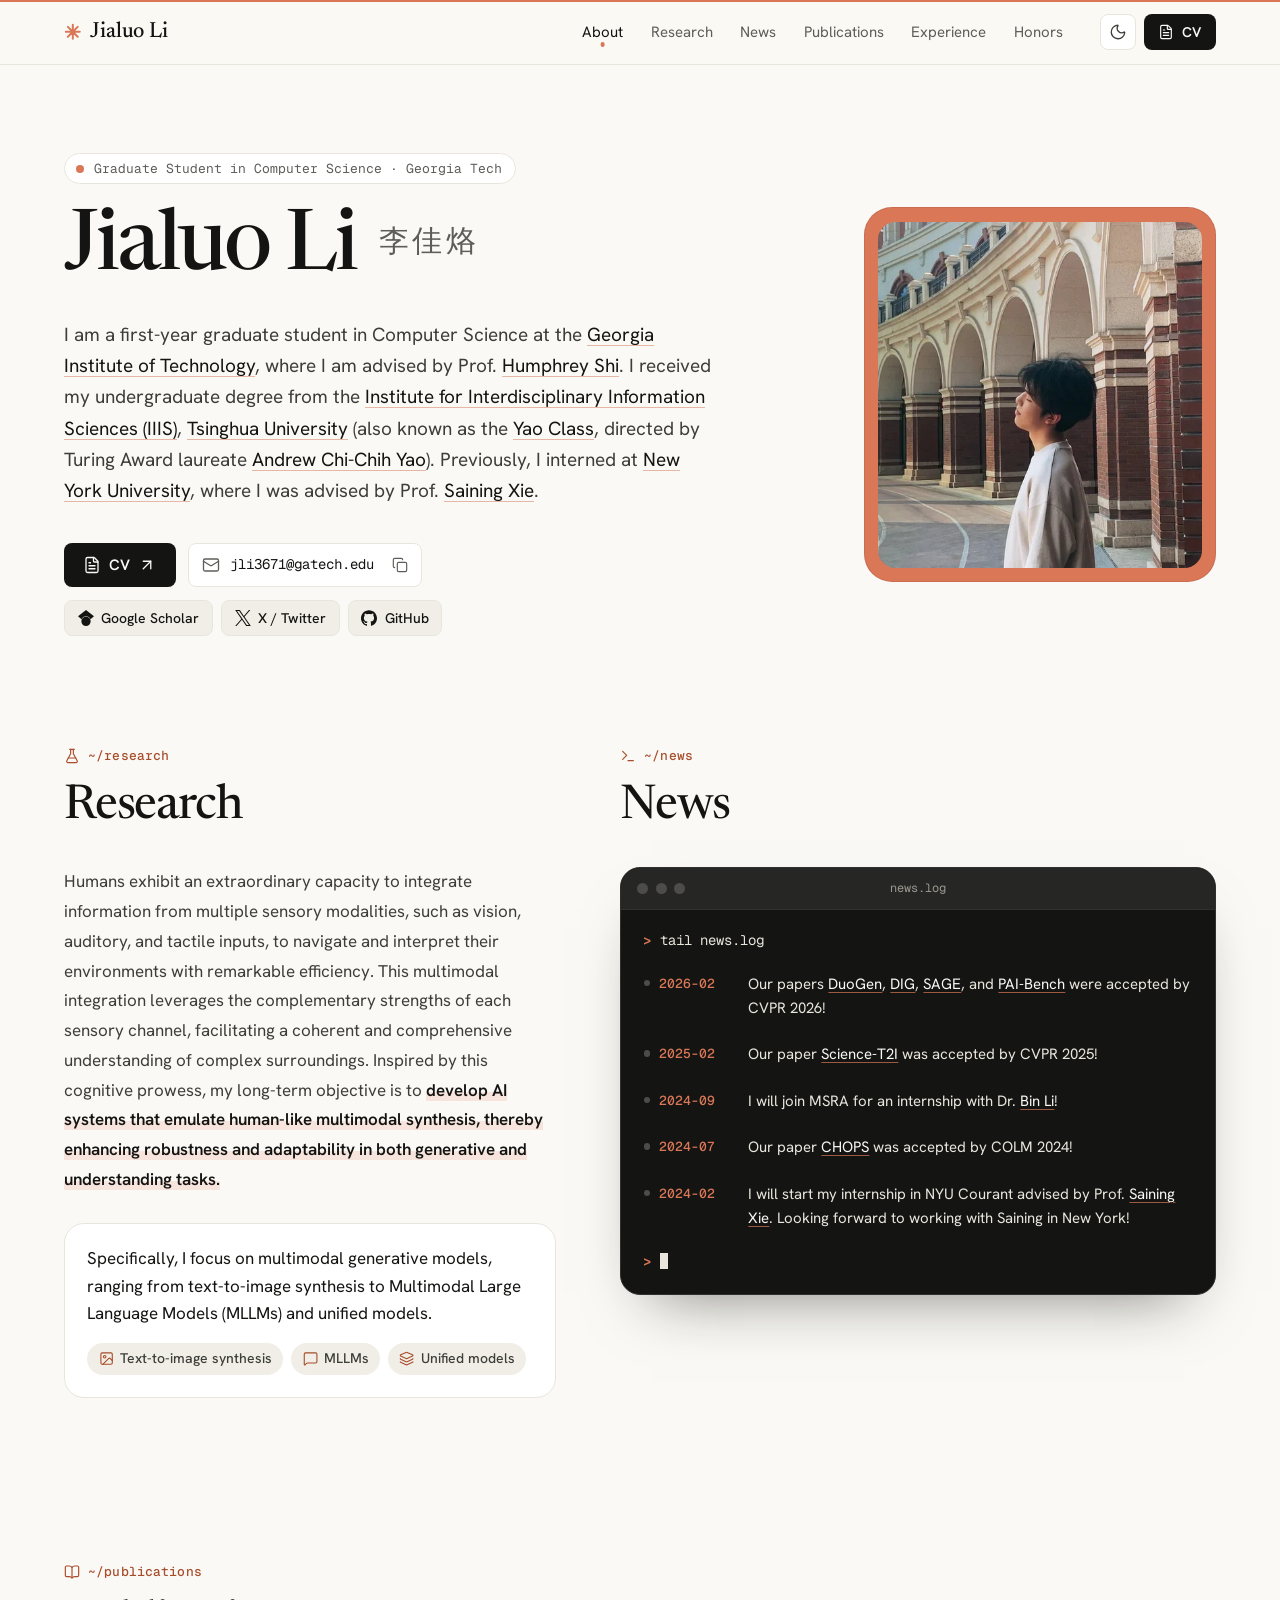
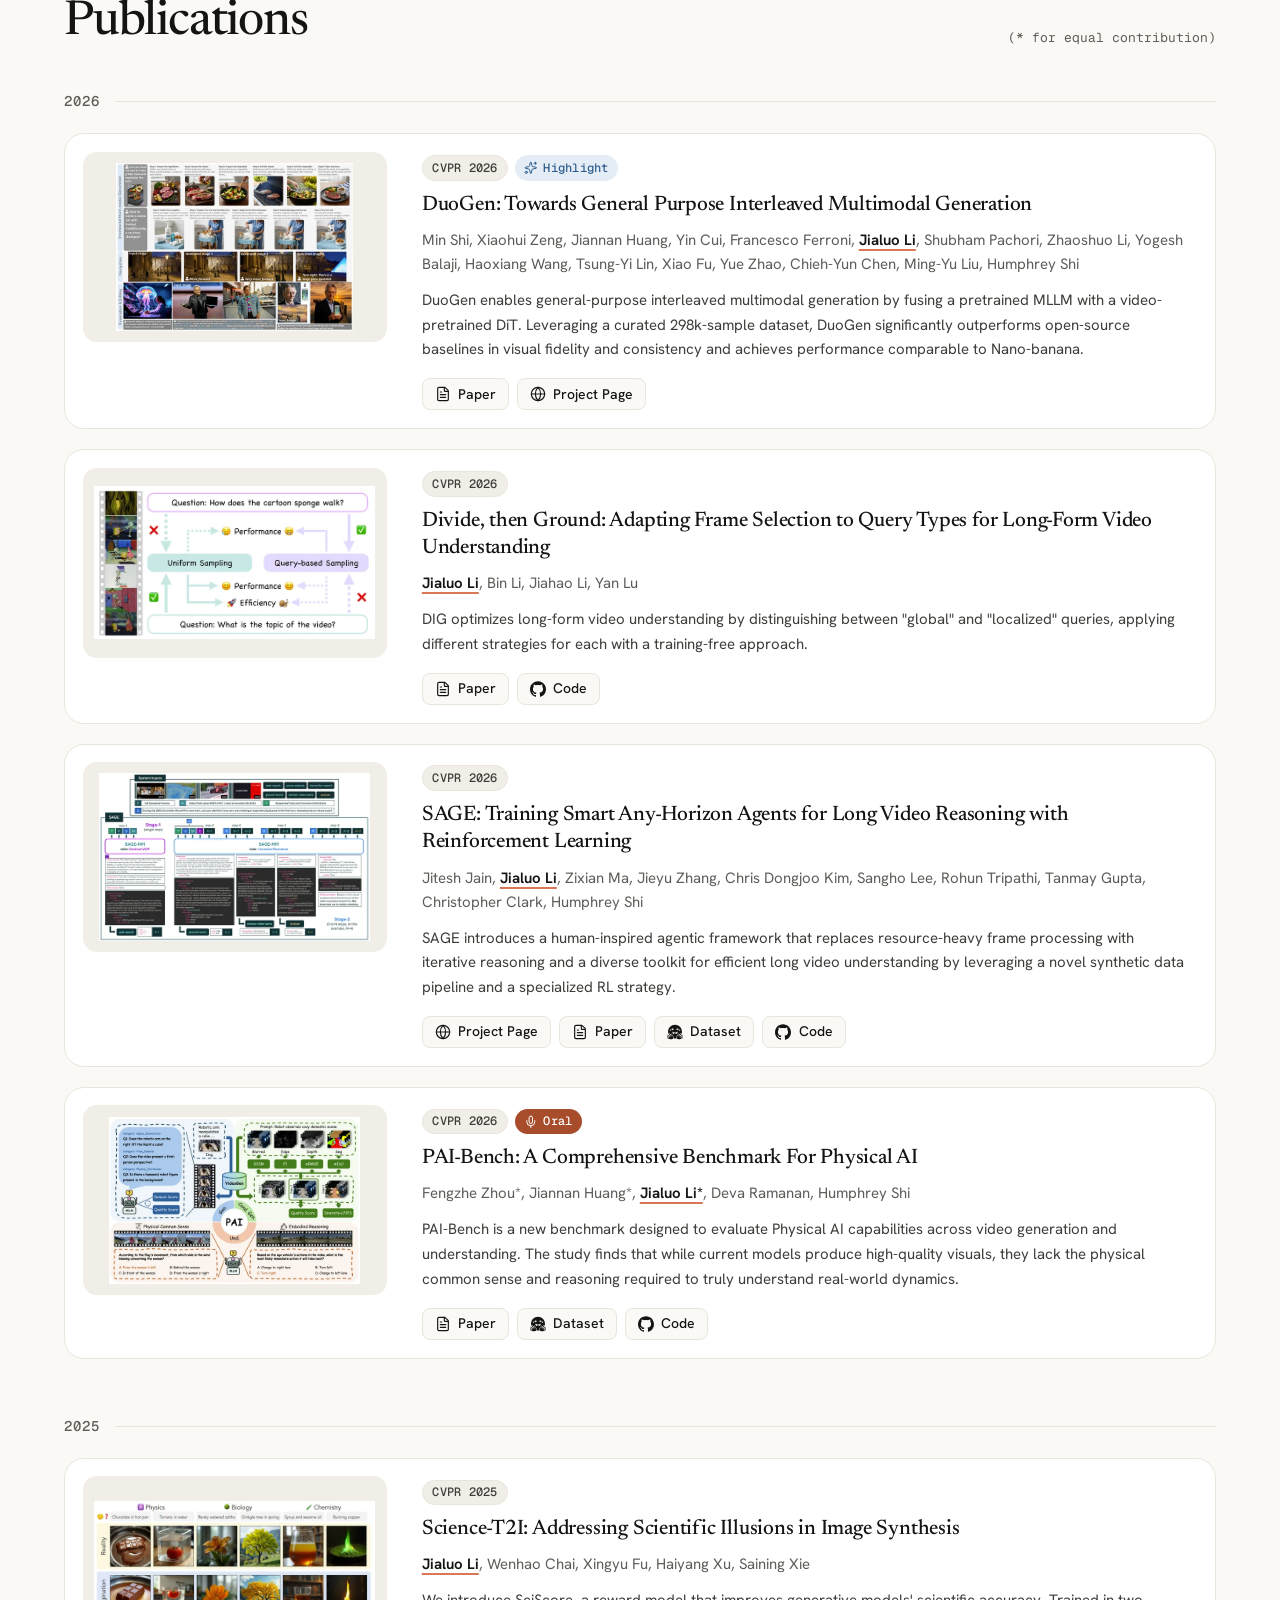
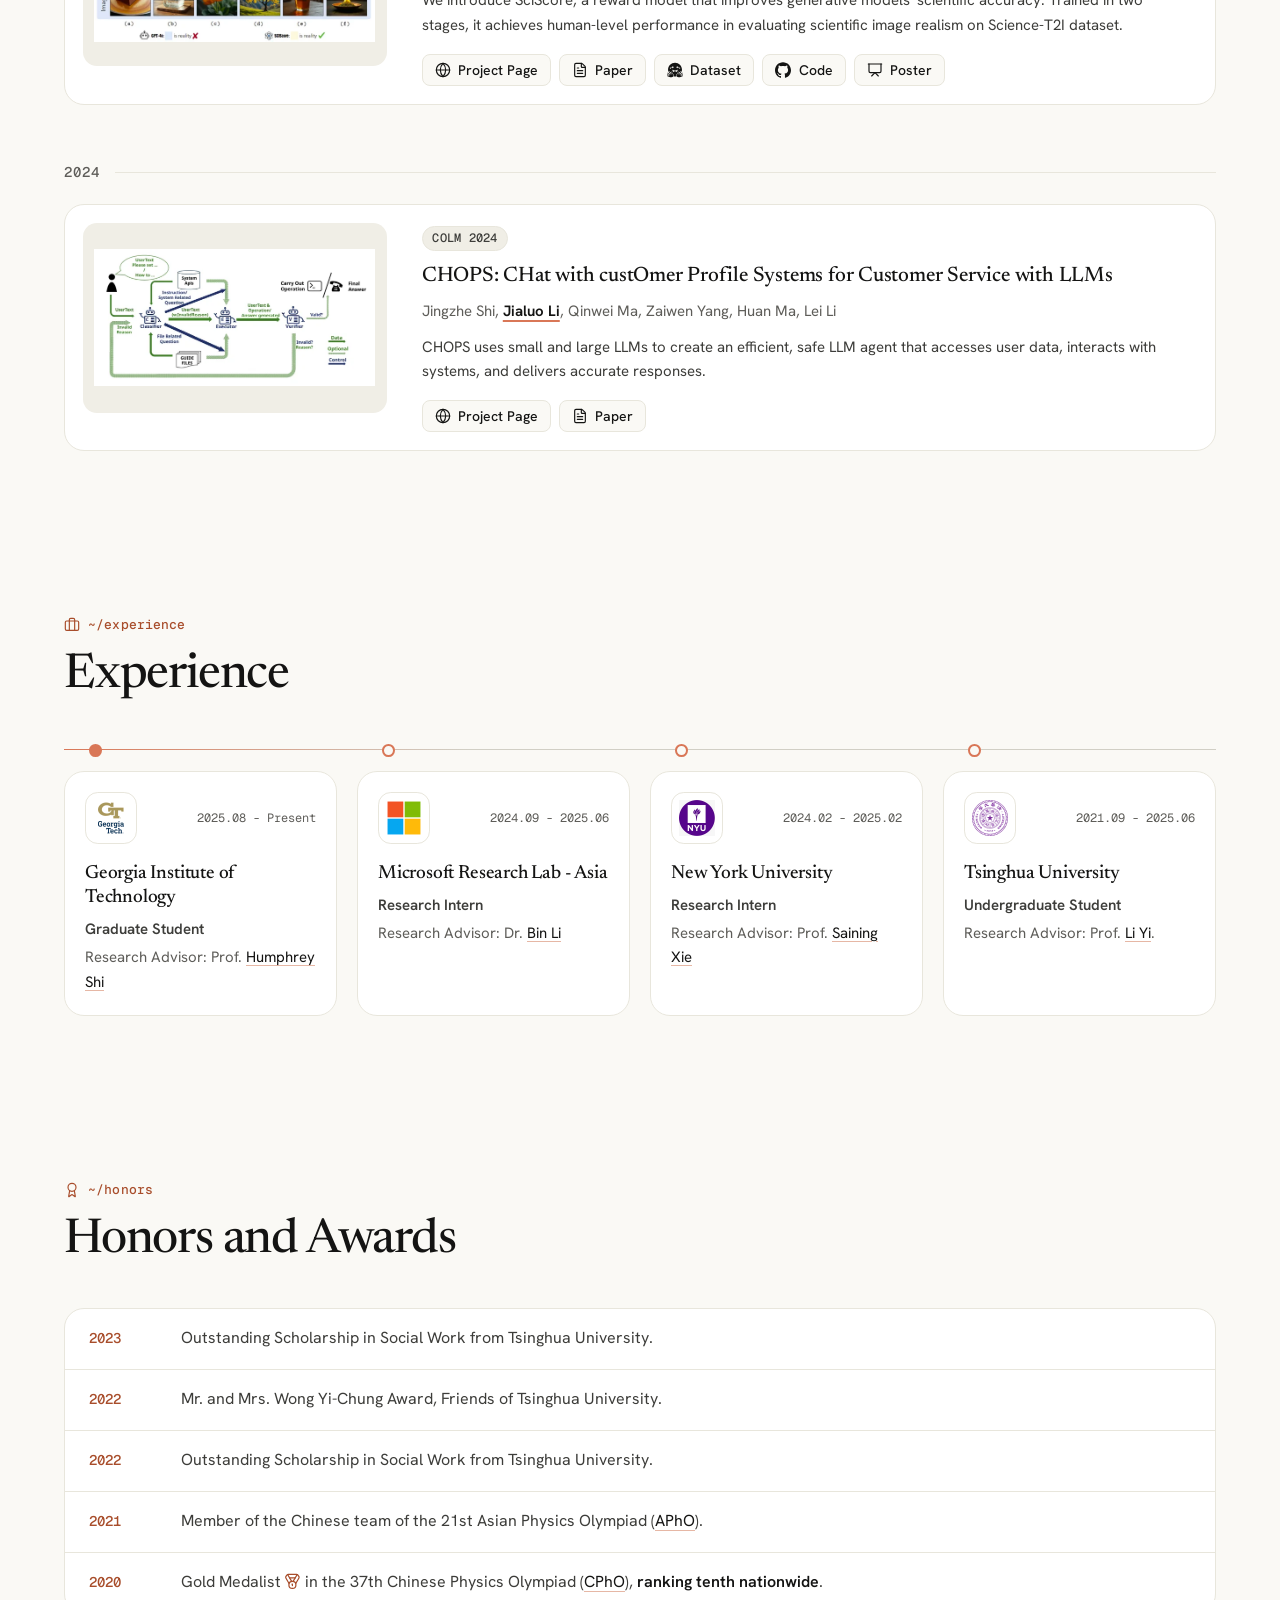
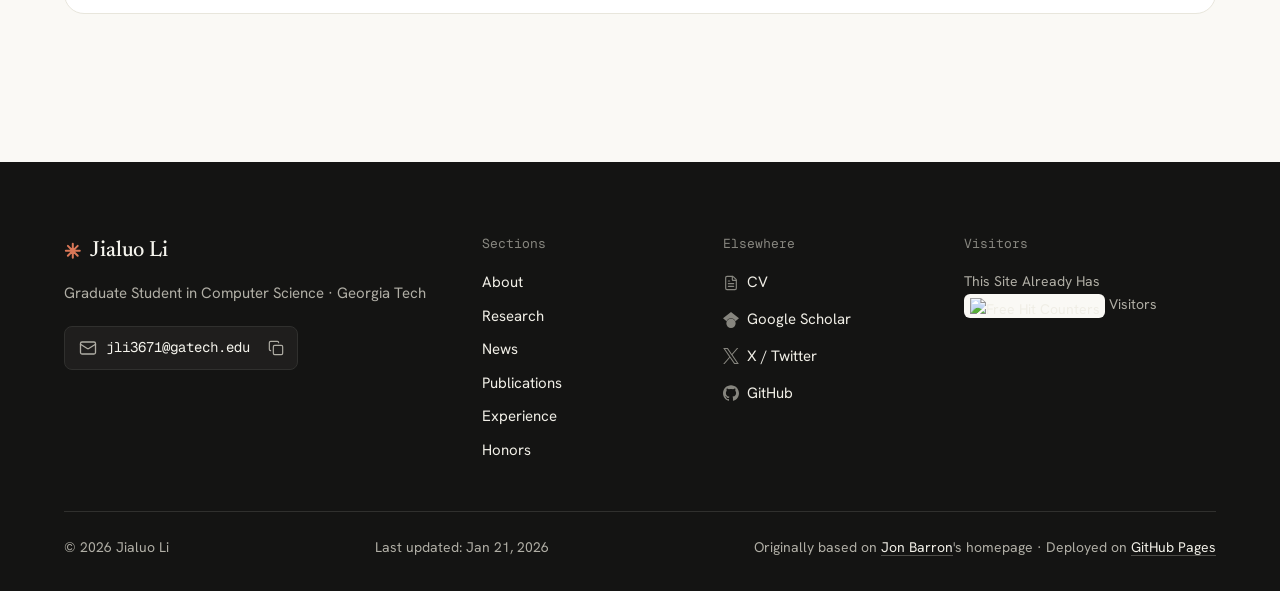
==== commit f6c90113: "Redesign homepage in a warm editorial style (for review) A complete visual rebuild inspired by the C" ====
--- a/index.html
+++ b/index.html
@@ -1,351 +1,421 @@
-<!DOCTYPE HTML>
+<!DOCTYPE html>
 <html lang="en">
-
 <head>
-  <meta http-equiv="Content-Type" content="text/html; charset=UTF-8">
-
+  <meta charset="utf-8">
+  <meta name="viewport" content="width=device-width, initial-scale=1">
   <title>Jialuo Li | 李佳烙</title>
-
   <meta name="author" content="Jialuo Li">
-  <meta name="viewport" content="width=device-width, initial-scale=1">
-  <link rel="shortcut icon" href="images/favicon/icon.ico" type="image/x-icon">
-  <link rel="stylesheet" type="text/css" href="stylesheet.css">
-
+  <meta name="description" content="Jialuo Li (李佳烙), graduate student in Computer Science at the Georgia Institute of Technology, working on multimodal generative models.">
+  <meta name="color-scheme" content="light dark">
+  <meta name="theme-color" content="#faf9f5" media="(prefers-color-scheme: light)">
+  <meta name="theme-color" content="#1f1e1d" media="(prefers-color-scheme: dark)">
+  <link rel="icon" href="images/favicon/favicon.svg" type="image/svg+xml">
+  <link rel="icon" href="images/favicon/favicon-32.png" sizes="32x32" type="image/png">
+  <link rel="apple-touch-icon" href="images/favicon/apple-touch-icon.png">
+  <link rel="preload" href="assets/fonts/newsreader-latin.woff2" as="font" type="font/woff2" crossorigin>
+  <link rel="preload" href="assets/fonts/hanken-grotesk-latin.woff2" as="font" type="font/woff2" crossorigin>
+  <link rel="stylesheet" href="stylesheet.css">
+  <script>
+    // Apply a saved theme before first paint (the page itself never needs JavaScript).
+    try {
+      var savedTheme = localStorage.getItem("theme");
+      if (savedTheme === "light" || savedTheme === "dark") document.documentElement.dataset.theme = savedTheme;
+    } catch (error) {}
+  </script>
+  <script src="assets/site.js" defer></script>
 </head>
-
-<body>
-  <table
-    style="width:100%;max-width:800px;border:0px;border-spacing:0px;border-collapse:separate;margin-right:auto;margin-left:auto;">
-    <tbody>
-      <tr style="padding:0px">
-        <td style="padding:0px">
-          <table
-            style="width:100%;border:0px;border-spacing:0px;border-collapse:separate;margin-right:auto;margin-left:auto;">
-            <tbody>
-              <tr style="padding:0px">
-                <td style="padding:2.5%;width:63%;vertical-align:middle">
-                  <p class="name" style="text-align: center;">
-                    Jialuo Li
-                  </p>
-                  <p>
-                    I am a first-year graduate student in Computer Science at the
-                    <a href="https://www.gatech.edu">Georgia Institute of Technology</a>, where I am advised by Prof.
-                    <a href="https://www.humphreyshi.com/">Humphrey Shi</a>.
-                    I received my undergraduate degree from the
-                    <a href="https://iiis.tsinghua.edu.cn/en/">Institute for Interdisciplinary Information Sciences
-                      (IIIS)</a>,
-                    <a href="https://www.tsinghua.edu.cn/en/">Tsinghua University</a> (also known as the
-                    <a href="https://iiis.tsinghua.edu.cn/en/yaoclass/">Yao Class</a>, directed by Turing Award laureate
-                    <a href="https://iiis.tsinghua.edu.cn/yao/">Andrew Chi-Chih Yao</a>).
-                    Previously, I interned at
-                    <a href="https://www.nyu.edu/">New York University</a>, where I was advised by Prof.
-                    <a href="https://www.sainingxie.com/">Saining Xie</a>.
-                  </p>
-
-                  <p style="text-align:center">
-                    <a href="mailto:jli3671@gatech.edu">Email</a> &nbsp;/&nbsp;
-                    <a href="data/CVJialuo.pdf">CV</a> &nbsp;/&nbsp;
-                    <a href="https://scholar.google.com/citations?user=xl9hSggAAAAJ&hl=zh-CN">Google Scholar</a>
-                    &nbsp;/&nbsp;
-                    <a href="https://x.com/JialuoLi1007">Twitter</a> &nbsp;/&nbsp;
-                    <a href="https://github.com/Jialuo-Li">Github</a>
-                  </p>
-                </td>
-                <td style="padding:2.5%;width:40%;max-width:40%">
-                  <a href="images/Jialuo.jpg"><img
-                      style="width:100%;max-width:100%;object-fit: cover; border-radius: 50%;" alt="profile photo"
-                      src="images/Jialuo.jpg" class="hoverZoomLink"></a>
-                </td>
-              </tr>
-            </tbody>
-          </table>
-
-          <table
-            style="width:100%;border:0px;border-spacing:0px;border-collapse:separate;margin-right:auto;margin-left:auto;">
-            <tbody>
-              <h2>🔬 Research</h2>
-
-              <tr>
-                <td style="width:100%;vertical-align:middle">
-                  <p>
-                    Humans exhibit an extraordinary capacity to integrate information from multiple sensory modalities,
-                    such as vision, auditory, and tactile inputs, to navigate and interpret their environments with
-                    remarkable efficiency. This multimodal integration leverages the complementary strengths of each
-                    sensory channel, facilitating a coherent and comprehensive understanding of complex surroundings.
-                    Inspired by this cognitive prowess, my long-term objective is to <strong>develop AI systems that
-                      emulate human-like multimodal synthesis, thereby enhancing robustness and adaptability in both
-                      generative and understanding tasks.</strong>
-                  </p>
-                  <p>
-                    Specifically, I focus on multimodal generative models, ranging from text-to-image synthesis to
-                    Multimodal Large Language Models (MLLMs) and unified models.
-                  </p>
-                </td>
-              </tr>
-            </tbody>
-          </table>
-          <br>
-
-          <table
-            style="width:95%;border:0px;border-spacing:0px;border-collapse:separate;margin-right:auto;margin-left:auto;">
-            <tbody>
-              <h2>🔥 News</h2>
-
-              <tr>
-                <td style="width:100%;vertical-align:middle">
-                  <p>
-                    <li><strong>2026-02:</strong> ✨ Our papers <a href="https://arxiv.org/abs/2602.00508">DuoGen</a>, <a
-                        href="https://arxiv.org/abs/2512.04000">DIG</a>, <a
-                        href="https://praeclarumjj3.github.io/sage/">SAGE</a>, and <a
-                        href="https://github.com/SHI-Labs/physical-ai-bench">PAI-Bench</a> were accepted by CVPR 2026!
-                    </li>
-                    <li><strong>2025-02:</strong> ✨ Our paper <a
-                        href="https://jialuo-li.github.io/Science-T2I-Web/">Science-T2I</a> was accepted by CVPR 2025!
-                    </li>
-                    <li><strong>2024-09:</strong> I will join MSRA for an internship with Dr. <a
-                        href="https://www.microsoft.com/en-us/research/people/libin/">Bin Li</a>! </li>
-                    <!-- <li><strong>2024-09:</strong> ✨ Our research project about reflection anomaly in generative model is now availiable!</li> -->
-                    <li><strong>2024-07:</strong> ✨ Our paper <a href="https://arxiv.org/abs/2404.01343">CHOPS</a> was
-                      accepted by COLM 2024!</li>
-                    <li><strong>2024-02:</strong> I will start my internship in NYU Courant advised by Prof. <a
-                        href="https://www.sainingxie.com/" target="_blank">Saining Xie</a>. Looking forward to working
-                      with Saining in New York!</li>
-                    <!-- <li><strong>2024-01:</strong> ✨ Our graphics course project is now available! Feel free to explore and try it out <a href="https://github.com/ziyuyuyuyu1/ACG-Project">here</a>.</li> -->
-                  </p>
-                </td>
-              </tr>
-            </tbody>
-          </table>
-          <br>
-
-          <table
-            style="width:100%;border:0px;border-spacing:0px;border-collapse:separate;margin-right:auto;margin-left:auto;">
-            <tbody>
-
-              <h2>📚 Publications</h2>
-              (* for equal contribution)
-
-              <tr>
-                <td style="padding:20px;width:40%;vertical-align:middle">
-                  <a href="https://arxiv.org/abs/2602.00508" style="display:inline-block;">
-                    <img src="images/DuoGen.png" alt="DuoGen" width="100%"
-                      style="border-style: none; box-shadow: 5px 5px 10px rgba(0, 0, 0, 0.3); transition: filter 0.3s ease;">
-                  </a>
-                </td>
-                <td width="60%" valign="middle">
-                  <a href="https://arxiv.org/abs/2602.00508">
-                    <span class="papertitle"> DuoGen: Towards General Purpose Interleaved Multimodal Generation
-                    </span>
-                  </a>
-                  <br>
-                  <a href="https://openreview.net/profile?id=~Min_Shi2">Min Shi</a>,
-                  <a href="https://scholar.google.com/citations?user=ba8ZWdcAAAAJ&hl=en">Xiaohui Zeng</a>,
-                  <a href="https://scholar.google.com/citations?user=Hy7YWAUAAAAJ&hl=en">Jiannan Huang</a>,
-                  <a href="https://ycui.me/">Yin Cui</a>,
-                  <a href="https://www.francescoferroni.com/">Francesco Ferroni</a>,
-                  <strong>Jialuo Li</strong>,
-                  <a href="https://www.linkedin.com/in/shubhampachori/?originalSubdomain=in">Shubham Pachori</a>,
-                  <a href="https://scholar.google.com/citations?user=oc7JNSwAAAAJ&hl=en">Zhaoshuo Li</a>,
-                  <a href="https://scholar.google.com/citations?user=0I2qH0oAAAAJ&hl=en">Yogesh Balaji</a>,
-                  <a href="https://scholar.google.com/citations?user=bcInPlwAAAAJ&hl=en">Haoxiang Wang</a>,
-                  <a href="https://tsungyilin.info/">Tsung-Yi Lin</a>,
-                  <a href="https://fuxiao0719.github.io/">Xiao Fu</a>,
-                  <a href="https://scholar.google.com/citations?user=vKg7z7gAAAAJ&hl=zh-CN">Yue Zhao</a>,
-                  <a href="https://scholar.google.com/citations?user=GyMuDGAAAAAJ&hl=zh-TW">Chieh-Yun Chen</a>,
-                  <a href="https://scholar.google.com/citations?user=y-f-MZgAAAAJ&hl=en">Ming-Yu Liu</a>,
-                  <a href="https://scholar.google.com/citations?user=WBvt5A8AAAAJ&hl=en">Humphrey Shi</a>
-                  <br>
-                  <em class="venue">CVPR 2026 (Highlight)</em>
-                  <br>
-                  <a href="https://arxiv.org/abs/2602.00508">Paper</a>
-                  /
-                  <a href="https://research.nvidia.com/labs/dir/duogen/">Project Page</a>
-                  <p></p>
-                  <p>DuoGen enables general-purpose interleaved multimodal generation by fusing a pretrained MLLM with
-                    a video-pretrained DiT. Leveraging a curated 298k-sample dataset, DuoGen significantly outperforms
-                    open-source baselines in visual fidelity and consistency and achieves performance comparable to
-                    Nano-banana.</p>
-                </td>
-              </tr>
-
-              <tr>
-                <td style="padding:20px;width:40%;vertical-align:middle">
-                  <a href="https://arxiv.org/abs/2512.04000" style="display:inline-block;">
-                    <img src="images/DIG.png" alt="DIG" width="100%"
-                      style="border-style: none; box-shadow: 5px 5px 10px rgba(0, 0, 0, 0.3); transition: filter 0.3s ease;">
-                  </a>
-                </td>
-                <td width="60%" valign="middle">
-                  <a href="https://arxiv.org/abs/2512.04000">
-                    <span class="papertitle"> Divide, then Ground: Adapting Frame Selection to Query Types for Long-Form
-                      Video Understanding
-                    </span>
-                  </a>
-                  <br>
-                  <strong>Jialuo Li</strong>,
-                  <a
-                    href="https://scholar.google.com/citations?hl=zh-CN&user=rxZn4g0AAAAJ&view_op=list_works&sortby=pubdate">Bin
-                    Li</a>,
-                  <a href="https://www.microsoft.com/en-us/research/people/jiahali/">Jiahao Li</a>,
-                  <a href="https://www.microsoft.com/en-us/research/people/yanlu/">Yan Lu</a>
-                  <br>
-                  <em class="venue">CVPR 2026</em>
-                  <br>
-                  <a href="https://arxiv.org/abs/2512.04000">Paper</a>
-                  /
-                  <a href="https://github.com/Jialuo-Li/DIG">Code</a>
-                  <p></p>
-                  <p>DIG optimizes long-form video understanding by distinguishing between "global" and "localized"
-                    queries, applying different strategies for each with a training-free approach.</p>
-                </td>
-              </tr>
-
-              <tr>
-                <td style="padding:20px;width:40%;vertical-align:middle">
-                  <a href="https://praeclarumjj3.github.io/sage/" style="display:inline-block;">
-                    <img src="images/SAGE.png" alt="SAGE" width="100%"
-                      style="border-style: none; box-shadow: 5px 5px 10px rgba(0, 0, 0, 0.3); transition: filter 0.3s ease;">
-                  </a>
-                </td>
-                <td width="60%" valign="middle">
-                  <a href="https://praeclarumjj3.github.io/sage/">
-                    <span class="papertitle"> SAGE: Training Smart Any-Horizon Agents for Long Video Reasoning with
-                      Reinforcement Learning
-                    </span>
-                  </a>
-                  <br>
-                  <a href="https://praeclarumjj3.github.io/">Jitesh Jain</a>,
-                  <strong>Jialuo Li</strong>,
-                  <a href="https://zixianma.github.io/">Zixian Ma</a>,
-                  <a href="https://jieyuz2.github.io/">Jieyu Zhang</a>,
-                  <a href="https://cdjkim.github.io/">Chris Dongjoo Kim</a>,
-                  <a href="https://sangho-vision.github.io/">Sangho Lee</a>,
-                  <a href="https://rohun-tripathi.github.io/">Rohun Tripathi</a>,
-                  <a href="https://tanmaygupta.info/">Tanmay Gupta</a>,
-                  <a href="https://chrisc36.github.io/">Christopher Clark</a>,
-                  <a href="https://www.humphreyshi.com/">Humphrey Shi</a>
-                  <br>
-                  <em class="venue">CVPR 2026</em>
-                  <br>
-                  <a href="https://praeclarumjj3.github.io/sage/">Project Page</a>
-                  /
-                  <a href="https://arxiv.org/abs/2512.13874">Paper</a>
-                  /
-                  <a href="https://huggingface.co/collections/allenai/sage">Dataset</a>
-                  /
-                  <a href="https://github.com/allenai/SAGE">Code</a>
-                  <p></p>
-                  <p>SAGE introduces a human-inspired agentic framework that replaces resource-heavy frame processing
-                    with iterative reasoning and a diverse toolkit for efficient long video understanding by leveraging
-                    a novel synthetic data pipeline and a specialized RL strategy.</p>
-                </td>
-              </tr>
-
-              <tr>
-                <td style="padding:20px;width:40%;vertical-align:middle">
-                  <a href="https://github.com/SHI-Labs/physical-ai-bench" style="display:inline-block;">
-                    <img src="images/PAIBench.png" alt="PAIBench" width="100%"
-                      style="border-style: none; box-shadow: 5px 5px 10px rgba(0, 0, 0, 0.3); transition: filter 0.3s ease;">
-                  </a>
-                </td>
-                <td width="60%" valign="middle">
-                  <a href="https://github.com/SHI-Labs/physical-ai-bench">
-                    <span class="papertitle"> PAI-Bench: A Comprehensive Benchmark For Physical AI
-                    </span>
-                  </a>
-                  <br>
-                  <a href="https://github.com/Leymore">Fengzhe Zhou*</a>,
-                  <a href="https://rbrq03.github.io/">Jiannan Huang*</a>,
-                  <strong>Jialuo Li*</strong>,
-                  <a href="https://www.cs.cmu.edu/~deva/">Deva Ramanan</a>,
-                  <a href="https://www.humphreyshi.com/">Humphrey Shi</a>
-                  <br>
-                  <em class="venue">CVPR 2026 (Oral)</em>
-                  <br>
-                  <a href="https://arxiv.org/abs/2512.01989">Paper</a>
-                  /
-                  <a href="https://huggingface.co/datasets/shi-labs/physical-ai-bench-generation">Dataset</a>
-                  /
-                  <a href="https://github.com/SHI-Labs/physical-ai-bench">Code</a>
-                  <p></p>
-                  <p>PAI-Bench is a new benchmark designed to evaluate Physical AI capabilities across video generation
-                    and understanding. The study finds that while current models produce high-quality visuals, they lack
-                    the physical common sense and reasoning required to truly understand real-world dynamics.</p>
-                </td>
-              </tr>
-
-              <tr>
-                <td style="padding:20px;width:40%;vertical-align:middle">
-                  <a href="https://jialuo-li.github.io/Science-T2I-Web/" style="display:inline-block;">
-                    <img src="images/Scibench.png" alt="Scibench" width="100%"
-                      style="border-style: none; box-shadow: 5px 5px 10px rgba(0, 0, 0, 0.3); transition: filter 0.3s ease;">
-                  </a>
-                </td>
-                <td width="60%" valign="middle">
-                  <a href="https://jialuo-li.github.io/Science-T2I-Web/">
-                    <span class="papertitle"> Science-T2I: Addressing Scientific Illusions in Image Synthesis
-                    </span>
-                  </a>
-                  <br>
-                  <strong>Jialuo Li</strong>,
-                  <a href="https://rese1f.github.io/">Wenhao Chai</a>,
-                  <a href="https://zeyofu.github.io/">Xingyu Fu</a>,
-                  <a href="https://xxuhaiyang.github.io/">Haiyang Xu</a>,
-                  <a href="https://www.sainingxie.com/">Saining Xie</a>
-                  <br>
-                  <em class="venue">CVPR 2025</em>
-                  <br>
-                  <a href="https://jialuo-li.github.io/Science-T2I-Web/">Project Page</a>
-                  /
-                  <a href="https://arxiv.org/abs/2504.13129">Paper</a>
-                  /
-                  <a href="https://huggingface.co/collections/Jialuo21/science-t2i-67d3bfe43253da2bc7cfaf06">Dataset</a>
-                  /
-                  <a href="https://github.com/Jialuo-Li/Science-T2I">Code</a>
-                  /
-                  <a href="https://jialuo-li.github.io/data/CVPR_2025_Sciencet2i_poster.pdf">Poster</a>
-                  <p></p>
-                  <p>We introduce SciScore, a reward model that improves generative models' scientific accuracy. Trained
-                    in two stages, it achieves human-level performance in evaluating scientific image realism on
-                    Science-T2I dataset.</p>
-                </td>
-              </tr>
-
-              <tr>
-                <td style="padding:20px;width:40%;vertical-align:middle">
-                  <a href="https://arxiv.org/abs/2404.01343" style="display:inline-block;">
-                    <img src="images/CHOPS.png" alt="PontTuset" width="100%"
-                      style="border-style: none; box-shadow: 5px 5px 10px rgba(0, 0, 0, 0.3); transition: filter 0.3s ease;">
-                  </a>
-                </td>
-                <td width="60%" valign="middle">
-                  <a href="https://arxiv.org/abs/2404.01343">
-                    <span class="papertitle"> CHOPS: CHat with custOmer Profile Systems for Customer Service with LLMs
-                    </span>
-                  </a>
-                  <br>
-                  <a href="https://github.com/JingzheShi">Jingzhe Shi</a>,
-                  <strong>Jialuo Li</strong>,
-                  <a href="https://scholar.google.com/citations?user=LwUaV3kAAAAJ&hl=zh-CN">Qinwei Ma</a>,
-                  <a href="https://github.com/Faded-Nebula">Zaiwen Yang</a>,
-                  <a href="https://github.com/cjxh21">Huan Ma</a>,
-                  <a href="https://scholar.google.com/citations?user=DOyVxx0AAAAJ&">Lei Li</a>
-                  <br>
-                  <em class="venue">COLM 2024</em>
-                  <br>
-                  <a href="https://github.com/JingzheShi/CHOPS">Project Page</a>
-                  /
-                  <a href="https://arxiv.org/abs/2404.01343">Paper</a>
-                  <p></p>
-                  <p>CHOPS uses small and large LLMs to create an efficient, safe LLM agent that accesses user data,
-                    interacts with systems, and delivers accurate responses.</p>
-                </td>
-              </tr>
-
-            </tbody>
-          </table>
-
-          <!-- <table style="width:100%;border:0px;border-spacing:0px;border-collapse:separate;margin-right:auto;margin-left:auto;"><tbody>
+<body id="top">
+  <a class="skip-link" href="#main">Skip to content</a>
+  <!-- Icons: Lucide (ISC) and Simple Icons (CC0); licenses in assets/licenses/. -->
+  <svg class="sprite" aria-hidden="true" focusable="false">
+    <symbol id="i-mail" viewBox="0 0 24 24"><path d="m22 7-8.991 5.727a2 2 0 0 1-2.009 0L2 7"/><rect x="2" y="4" width="20" height="16" rx="2"/></symbol>
+    <symbol id="i-file-text" viewBox="0 0 24 24"><path d="M6 22a2 2 0 0 1-2-2V4a2 2 0 0 1 2-2h8a2.4 2.4 0 0 1 1.704.706l3.588 3.588A2.4 2.4 0 0 1 20 8v12a2 2 0 0 1-2 2z"/><path d="M14 2v5a1 1 0 0 0 1 1h5"/><path d="M10 9H8"/><path d="M16 13H8"/><path d="M16 17H8"/></symbol>
+    <symbol id="i-globe" viewBox="0 0 24 24"><circle cx="12" cy="12" r="10"/><path d="M12 2a14.5 14.5 0 0 0 0 20 14.5 14.5 0 0 0 0-20"/><path d="M2 12h20"/></symbol>
+    <symbol id="i-database" viewBox="0 0 24 24"><ellipse cx="12" cy="5" rx="9" ry="3"/><path d="M3 5V19A9 3 0 0 0 21 19V5"/><path d="M3 12A9 3 0 0 0 21 12"/></symbol>
+    <symbol id="i-presentation" viewBox="0 0 24 24"><path d="M2 3h20"/><path d="M21 3v11a2 2 0 0 1-2 2H5a2 2 0 0 1-2-2V3"/><path d="m7 21 5-5 5 5"/></symbol>
+    <symbol id="i-sun" viewBox="0 0 24 24"><circle cx="12" cy="12" r="4"/><path d="M12 2v2"/><path d="M12 20v2"/><path d="m4.93 4.93 1.41 1.41"/><path d="m17.66 17.66 1.41 1.41"/><path d="M2 12h2"/><path d="M20 12h2"/><path d="m6.34 17.66-1.41 1.41"/><path d="m19.07 4.93-1.41 1.41"/></symbol>
+    <symbol id="i-moon" viewBox="0 0 24 24"><path d="M20.985 12.486a9 9 0 1 1-9.473-9.472c.405-.022.617.46.402.803a6 6 0 0 0 8.268 8.268c.344-.215.825-.004.803.401"/></symbol>
+    <symbol id="i-arrow-up-right" viewBox="0 0 24 24"><path d="M7 7h10v10"/><path d="M7 17 17 7"/></symbol>
+    <symbol id="i-arrow-up" viewBox="0 0 24 24"><path d="m5 12 7-7 7 7"/><path d="M12 19V5"/></symbol>
+    <symbol id="i-menu" viewBox="0 0 24 24"><path d="M4 5h16"/><path d="M4 12h16"/><path d="M4 19h16"/></symbol>
+    <symbol id="i-x" viewBox="0 0 24 24"><path d="M18 6 6 18"/><path d="m6 6 12 12"/></symbol>
+    <symbol id="i-mic" viewBox="0 0 24 24"><path d="M12 19v3"/><path d="M19 10v2a7 7 0 0 1-14 0v-2"/><rect x="9" y="2" width="6" height="13" rx="3"/></symbol>
+    <symbol id="i-sparkles" viewBox="0 0 24 24"><path d="M11.017 2.814a1 1 0 0 1 1.966 0l1.051 5.558a2 2 0 0 0 1.594 1.594l5.558 1.051a1 1 0 0 1 0 1.966l-5.558 1.051a2 2 0 0 0-1.594 1.594l-1.051 5.558a1 1 0 0 1-1.966 0l-1.051-5.558a2 2 0 0 0-1.594-1.594l-5.558-1.051a1 1 0 0 1 0-1.966l5.558-1.051a2 2 0 0 0 1.594-1.594z"/><path d="M20 2v4"/><path d="M22 4h-4"/><circle cx="4" cy="20" r="2"/></symbol>
+    <symbol id="i-medal" viewBox="0 0 24 24"><path d="M7.21 15 2.66 7.14a2 2 0 0 1 .13-2.2L4.4 2.8A2 2 0 0 1 6 2h12a2 2 0 0 1 1.6.8l1.6 2.14a2 2 0 0 1 .14 2.2L16.79 15"/><path d="M11 12 5.12 2.2"/><path d="m13 12 5.88-9.8"/><path d="M8 7h8"/><circle cx="12" cy="17" r="5"/><path d="M12 18v-2h-.5"/></symbol>
+    <symbol id="i-copy" viewBox="0 0 24 24"><rect width="14" height="14" x="8" y="8" rx="2" ry="2"/><path d="M4 16c-1.1 0-2-.9-2-2V4c0-1.1.9-2 2-2h10c1.1 0 2 .9 2 2"/></symbol>
+    <symbol id="i-check" viewBox="0 0 24 24"><path d="M20 6 9 17l-5-5"/></symbol>
+    <symbol id="i-terminal" viewBox="0 0 24 24"><path d="M12 19h8"/><path d="m4 17 6-6-6-6"/></symbol>
+    <symbol id="i-user-round" viewBox="0 0 24 24"><circle cx="12" cy="8" r="5"/><path d="M20 21a8 8 0 0 0-16 0"/></symbol>
+    <symbol id="i-flask-conical" viewBox="0 0 24 24"><path d="M14 2v6a2 2 0 0 0 .245.96l5.51 10.08A2 2 0 0 1 18 22H6a2 2 0 0 1-1.755-2.96l5.51-10.08A2 2 0 0 0 10 8V2"/><path d="M6.453 15h11.094"/><path d="M8.5 2h7"/></symbol>
+    <symbol id="i-book-open" viewBox="0 0 24 24"><path d="M12 5v16"/><path d="M20.001 19A2 2 0 0022 17V5a2 2 0 00-1.999-2L16 3.002A5 5 0 0012 5a5 5 0 00-4-2H4a2 2 0 00-2 2v12a2 2 0 001.999 2H8a5 5 0 014 2 5 5 0 014-2z"/></symbol>
+    <symbol id="i-briefcase" viewBox="0 0 24 24"><path d="M16 20V4a2 2 0 0 0-2-2h-4a2 2 0 0 0-2 2v16"/><rect width="20" height="14" x="2" y="6" rx="2"/></symbol>
+    <symbol id="i-award" viewBox="0 0 24 24"><path d="m15.477 12.89 1.515 8.526a.5.5 0 0 1-.81.47l-3.58-2.687a1 1 0 0 0-1.197 0l-3.586 2.686a.5.5 0 0 1-.81-.469l1.514-8.526"/><circle cx="12" cy="8" r="6"/></symbol>
+    <symbol id="i-image" viewBox="0 0 24 24"><rect width="18" height="18" x="3" y="3" rx="2" ry="2"/><circle cx="9" cy="9" r="2"/><path d="m21 15-3.086-3.086a2 2 0 0 0-2.828 0L6 21"/></symbol>
+    <symbol id="i-message-square" viewBox="0 0 24 24"><path d="M22 17a2 2 0 0 1-2 2H6.828a2 2 0 0 0-1.414.586l-2.202 2.202A.71.71 0 0 1 2 21.286V5a2 2 0 0 1 2-2h16a2 2 0 0 1 2 2z"/></symbol>
+    <symbol id="i-layers" viewBox="0 0 24 24"><path d="M12.83 2.18a2 2 0 0 0-1.66 0L2.6 6.08a1 1 0 0 0 0 1.83l8.58 3.91a2 2 0 0 0 1.66 0l8.58-3.9a1 1 0 0 0 0-1.83z"/><path d="M2 12a1 1 0 0 0 .58.91l8.6 3.91a2 2 0 0 0 1.65 0l8.58-3.9A1 1 0 0 0 22 12"/><path d="M2 17a1 1 0 0 0 .58.91l8.6 3.91a2 2 0 0 0 1.65 0l8.58-3.9A1 1 0 0 0 22 17"/></symbol>
+    <symbol id="b-github" viewBox="0 0 24 24"><path d="M12 .297c-6.63 0-12 5.373-12 12 0 5.303 3.438 9.8 8.205 11.385.6.113.82-.258.82-.577 0-.285-.01-1.04-.015-2.04-3.338.724-4.042-1.61-4.042-1.61C4.422 18.07 3.633 17.7 3.633 17.7c-1.087-.744.084-.729.084-.729 1.205.084 1.838 1.236 1.838 1.236 1.07 1.835 2.809 1.305 3.495.998.108-.776.417-1.305.76-1.605-2.665-.3-5.466-1.332-5.466-5.93 0-1.31.465-2.38 1.235-3.22-.135-.303-.54-1.523.105-3.176 0 0 1.005-.322 3.3 1.23.96-.267 1.98-.399 3-.405 1.02.006 2.04.138 3 .405 2.28-1.552 3.285-1.23 3.285-1.23.645 1.653.24 2.873.12 3.176.765.84 1.23 1.91 1.23 3.22 0 4.61-2.805 5.625-5.475 5.92.42.36.81 1.096.81 2.22 0 1.606-.015 2.896-.015 3.286 0 .315.21.69.825.57C20.565 22.092 24 17.592 24 12.297c0-6.627-5.373-12-12-12"/></symbol>
+    <symbol id="b-x" viewBox="0 0 24 24"><path d="M14.234 10.162 22.977 0h-2.072l-7.591 8.824L7.251 0H.258l9.168 13.343L.258 24H2.33l8.016-9.318L16.749 24h6.993zm-2.837 3.299-.929-1.329L3.076 1.56h3.182l5.965 8.532.929 1.329 7.754 11.09h-3.182z"/></symbol>
+    <symbol id="b-googlescholar" viewBox="0 0 24 24"><path d="M5.242 13.769L0 9.5 12 0l12 9.5-5.242 4.269C17.548 11.249 14.978 9.5 12 9.5c-2.977 0-5.548 1.748-6.758 4.269zM12 10a7 7 0 1 0 0 14 7 7 0 0 0 0-14z"/></symbol>
+    <symbol id="b-huggingface" viewBox="0 0 24 24"><path d="M12.025 1.13c-5.77 0-10.449 4.647-10.449 10.378 0 1.112.178 2.181.503 3.185.064-.222.203-.444.416-.577a.96.96 0 0 1 .524-.15c.293 0 .584.124.84.284.278.173.48.408.71.694.226.282.458.611.684.951v-.014c.017-.324.106-.622.264-.874s.403-.487.762-.543c.3-.047.596.06.787.203s.31.313.4.467c.15.257.212.468.233.542.01.026.653 1.552 1.657 2.54.616.605 1.01 1.223 1.082 1.912.055.537-.096 1.059-.38 1.572.637.121 1.294.187 1.967.187.657 0 1.298-.063 1.921-.178-.287-.517-.44-1.041-.384-1.581.07-.69.465-1.307 1.081-1.913 1.004-.987 1.647-2.513 1.657-2.539.021-.074.083-.285.233-.542.09-.154.208-.323.4-.467a1.08 1.08 0 0 1 .787-.203c.359.056.604.29.762.543s.247.55.265.874v.015c.225-.34.457-.67.683-.952.23-.286.432-.52.71-.694.257-.16.547-.284.84-.285a.97.97 0 0 1 .524.151c.228.143.373.388.43.625l.006.04a10.3 10.3 0 0 0 .534-3.273c0-5.731-4.678-10.378-10.449-10.378M8.327 6.583a1.5 1.5 0 0 1 .713.174 1.487 1.487 0 0 1 .617 2.013c-.183.343-.762-.214-1.102-.094-.38.134-.532.914-.917.71a1.487 1.487 0 0 1 .69-2.803m7.486 0a1.487 1.487 0 0 1 .689 2.803c-.385.204-.536-.576-.916-.71-.34-.12-.92.437-1.103.094a1.487 1.487 0 0 1 .617-2.013 1.5 1.5 0 0 1 .713-.174m-10.68 1.55a.96.96 0 1 1 0 1.921.96.96 0 0 1 0-1.92m13.838 0a.96.96 0 1 1 0 1.92.96.96 0 0 1 0-1.92M8.489 11.458c.588.01 1.965 1.157 3.572 1.164 1.607-.007 2.984-1.155 3.572-1.164.196-.003.305.12.305.454 0 .886-.424 2.328-1.563 3.202-.22-.756-1.396-1.366-1.63-1.32q-.011.001-.02.006l-.044.026-.01.008-.03.024q-.018.017-.035.036l-.032.04a1 1 0 0 0-.058.09l-.014.025q-.049.088-.11.19a1 1 0 0 1-.083.116 1.2 1.2 0 0 1-.173.18q-.035.029-.075.058a1.3 1.3 0 0 1-.251-.243 1 1 0 0 1-.076-.107c-.124-.193-.177-.363-.337-.444-.034-.016-.104-.008-.2.022q-.094.03-.216.087-.06.028-.125.063l-.13.074q-.067.04-.136.086a3 3 0 0 0-.135.096 3 3 0 0 0-.26.219 2 2 0 0 0-.12.121 2 2 0 0 0-.106.128l-.002.002a2 2 0 0 0-.09.132l-.001.001a1.2 1.2 0 0 0-.105.212q-.013.036-.024.073c-1.139-.875-1.563-2.317-1.563-3.203 0-.334.109-.457.305-.454m.836 10.354c.824-1.19.766-2.082-.365-3.194-1.13-1.112-1.789-2.738-1.789-2.738s-.246-.945-.806-.858-.97 1.499.202 2.362c1.173.864-.233 1.45-.685.64-.45-.812-1.683-2.896-2.322-3.295s-1.089-.175-.938.647 2.822 2.813 2.562 3.244-1.176-.506-1.176-.506-2.866-2.567-3.49-1.898.473 1.23 2.037 2.16c1.564.932 1.686 1.178 1.464 1.53s-3.675-2.511-4-1.297c-.323 1.214 3.524 1.567 3.287 2.405-.238.839-2.71-1.587-3.216-.642-.506.946 3.49 2.056 3.522 2.064 1.29.33 4.568 1.028 5.713-.624m5.349 0c-.824-1.19-.766-2.082.365-3.194 1.13-1.112 1.789-2.738 1.789-2.738s.246-.945.806-.858.97 1.499-.202 2.362c-1.173.864.233 1.45.685.64.451-.812 1.683-2.896 2.322-3.295s1.089-.175.938.647-2.822 2.813-2.562 3.244 1.176-.506 1.176-.506 2.866-2.567 3.49-1.898-.473 1.23-2.037 2.16c-1.564.932-1.686 1.178-1.464 1.53s3.675-2.511 4-1.297c.323 1.214-3.524 1.567-3.287 2.405.238.839 2.71-1.587 3.216-.642.506.946-3.49 2.056-3.522 2.064-1.29.33-4.568 1.028-5.713-.624"/></symbol>
+    <symbol id="i-spark" viewBox="0 0 24 24"><path d="M12 2.5v19M2.5 12h19M5.3 5.3l13.4 13.4M18.7 5.3 5.3 18.7"/></symbol>
+  </svg>
+  <div class="scroll-progress" aria-hidden="true"></div>
+
+  <header class="site-header">
+    <div class="container header-bar">
+      <a class="brand" href="#top"><svg class="icon spark" aria-hidden="true"><use href="#i-spark"></use></svg><span>Jialuo Li</span></a>
+      <nav class="site-nav" aria-label="Sections">
+        <ul>
+          <li><a href="#about">About</a></li>
+          <li><a href="#research">Research</a></li>
+          <li><a href="#news">News</a></li>
+          <li><a href="#publications">Publications</a></li>
+          <li><a href="#experience">Experience</a></li>
+          <li><a href="#honors">Honors</a></li>
+        </ul>
+      </nav>
+      <div class="header-actions">
+        <button class="icon-btn theme-toggle" type="button" aria-pressed="false" hidden>
+          <svg class="icon icon-moon" aria-hidden="true"><use href="#i-moon"></use></svg><svg class="icon icon-sun" aria-hidden="true"><use href="#i-sun"></use></svg>
+          <span class="visually-hidden">Dark theme</span>
+        </button>
+        <a class="btn btn-primary btn-sm" href="data/CVJialuo.pdf"><svg class="icon" aria-hidden="true"><use href="#i-file-text"></use></svg>CV</a>
+        <details class="mobile-menu">
+          <summary class="icon-btn"><svg class="icon icon-open" aria-hidden="true"><use href="#i-menu"></use></svg><svg class="icon icon-close" aria-hidden="true"><use href="#i-x"></use></svg><span class="visually-hidden">Menu</span></summary>
+          <nav aria-label="Sections (menu)">
+            <ul>
+              <li><a href="#about">About</a></li>
+              <li><a href="#research">Research</a></li>
+              <li><a href="#news">News</a></li>
+              <li><a href="#publications">Publications</a></li>
+              <li><a href="#experience">Experience</a></li>
+              <li><a href="#honors">Honors</a></li>
+            </ul>
+          </nav>
+        </details>
+      </div>
+    </div>
+  </header>
+
+  <main id="main">
+    <section class="hero" id="about" aria-labelledby="name">
+      <div class="container hero-grid">
+        <div class="hero-copy">
+          <p class="hero-eyebrow"><span class="status-dot" aria-hidden="true"></span>Graduate Student in Computer Science · Georgia Tech</p>
+          <h1 id="name">Jialuo Li <span class="name-zh" lang="zh-CN">李佳烙</span></h1>
+          <p class="bio">
+            I am a first-year graduate student in Computer Science at the
+            <a href="https://www.gatech.edu">Georgia Institute of Technology</a>, where I am advised by
+            Prof. <a href="https://www.humphreyshi.com/">Humphrey Shi</a>. I received my undergraduate
+            degree from the <a href="https://iiis.tsinghua.edu.cn/en/">Institute for Interdisciplinary
+            Information Sciences (IIIS)</a>, <a href="https://www.tsinghua.edu.cn/en/">Tsinghua
+            University</a> (also known as the
+            <a href="https://iiis.tsinghua.edu.cn/en/Yao_Class/About_Yao_Class.htm">Yao Class</a>,
+            directed by Turing Award laureate
+            <a href="https://iiis.tsinghua.edu.cn/en/People/Faculty/yaoqizhi.htm">Andrew Chi-Chih
+            Yao</a>). Previously, I interned at <a href="https://www.nyu.edu/">New York University</a>,
+            where I was advised by Prof. <a href="https://www.sainingxie.com/">Saining Xie</a>.
+          </p>
+          <div class="hero-actions">
+            <a class="btn btn-primary" href="data/CVJialuo.pdf"><svg class="icon" aria-hidden="true"><use href="#i-file-text"></use></svg>CV<svg class="icon icon-arrow" aria-hidden="true"><use href="#i-arrow-up-right"></use></svg></a>
+            <span class="email-pill">
+              <svg class="icon" aria-hidden="true"><use href="#i-mail"></use></svg><a href="mailto:jli3671@gatech.edu">jli3671@gatech.edu</a>
+              <button class="copy-btn" type="button" data-copy="jli3671@gatech.edu" hidden><svg class="icon icon-copy" aria-hidden="true"><use href="#i-copy"></use></svg><svg class="icon icon-done" aria-hidden="true"><use href="#i-check"></use></svg><span class="visually-hidden">Copy email address</span></button>
+            </span>
+          </div>
+          <ul class="social" aria-label="Profiles">
+            <li><a class="chip-link" href="https://scholar.google.com/citations?user=xl9hSggAAAAJ&amp;hl=zh-CN"><svg class="icon icon-brand" aria-hidden="true"><use href="#b-googlescholar"></use></svg>Google Scholar</a></li>
+            <li><a class="chip-link" href="https://x.com/JialuoLi1007"><svg class="icon icon-brand" aria-hidden="true"><use href="#b-x"></use></svg>X / Twitter</a></li>
+            <li><a class="chip-link" href="https://github.com/Jialuo-Li"><svg class="icon icon-brand" aria-hidden="true"><use href="#b-github"></use></svg>GitHub</a></li>
+          </ul>
+        </div>
+        <figure class="portrait">
+          <a class="portrait-frame" href="images/Jialuo.jpg">
+            <img src="images/web/Jialuo-480.webp" srcset="images/web/Jialuo-480.webp 480w, images/web/Jialuo-960.webp 960w" sizes="(max-width: 47.5rem) min(78vw, 22rem), 22rem" width="960" height="1029" alt="Portrait of Jialuo Li" fetchpriority="high">
+          </a>
+        </figure>
+      </div>
+    </section>
+
+    <div class="container band">
+      <section class="section" id="research" aria-labelledby="research-heading">
+        <p class="eyebrow"><svg class="icon" aria-hidden="true"><use href="#i-flask-conical"></use></svg><span>~/research</span></p>
+        <h2 id="research-heading">Research</h2>
+        <p class="lead">
+          Humans exhibit an extraordinary capacity to integrate information from multiple sensory
+          modalities, such as vision, auditory, and tactile inputs, to navigate and interpret their
+          environments with remarkable efficiency. This multimodal integration leverages the
+          complementary strengths of each sensory channel, facilitating a coherent and comprehensive
+          understanding of complex surroundings. Inspired by this cognitive prowess, my long-term
+          objective is to <strong>develop AI systems that emulate human-like multimodal synthesis,
+          thereby enhancing robustness and adaptability in both generative and understanding
+          tasks.</strong>
+        </p>
+        <div class="focus-card">
+          <p>
+            Specifically, I focus on multimodal generative models, ranging from text-to-image synthesis
+            to Multimodal Large Language Models (MLLMs) and unified models.
+          </p>
+          <ul class="focus-tags" aria-label="Focus areas">
+            <li><svg class="icon" aria-hidden="true"><use href="#i-image"></use></svg>Text-to-image synthesis</li>
+            <li><svg class="icon" aria-hidden="true"><use href="#i-message-square"></use></svg>MLLMs</li>
+            <li><svg class="icon" aria-hidden="true"><use href="#i-layers"></use></svg>Unified models</li>
+          </ul>
+        </div>
+      </section>
+
+      <section class="section" id="news" aria-labelledby="news-heading">
+        <p class="eyebrow"><svg class="icon" aria-hidden="true"><use href="#i-terminal"></use></svg><span>~/news</span></p>
+        <h2 id="news-heading">News</h2>
+        <div class="terminal">
+          <div class="terminal-bar" aria-hidden="true">
+            <span class="terminal-dots"><i></i><i></i><i></i></span>
+            <span class="terminal-title">news.log</span>
+          </div>
+          <div class="terminal-body">
+            <p class="prompt" aria-hidden="true"><span class="caret">&gt;</span>tail news.log</p>
+            <ul class="news-list">
+              <li>
+                <time datetime="2026-02">2026-02</time>
+                <p>
+                  Our papers <a href="https://arxiv.org/abs/2602.00508">DuoGen</a>,
+                  <a href="https://arxiv.org/abs/2512.04000">DIG</a>,
+                  <a href="https://praeclarumjj3.github.io/sage/">SAGE</a>, and
+                  <a href="https://github.com/SHI-Labs/physical-ai-bench">PAI-Bench</a> were accepted by
+                  CVPR 2026!
+                </p>
+              </li>
+              <li>
+                <time datetime="2025-02">2025-02</time>
+                <p>
+                  Our paper <a href="https://jialuo-li.github.io/Science-T2I-Web/">Science-T2I</a> was
+                  accepted by CVPR 2025!
+                </p>
+              </li>
+              <li>
+                <time datetime="2024-09">2024-09</time>
+                <p>
+                  I will join MSRA for an internship with Dr.
+                  <a href="https://www.microsoft.com/en-us/research/people/libin/">Bin Li</a>!
+                </p>
+              </li>
+              <!-- <li><strong>2024-09:</strong> ✨ Our research project about reflection anomaly in generative model is now availiable!</li> -->
+              <li>
+                <time datetime="2024-07">2024-07</time>
+                <p>
+                  Our paper <a href="https://arxiv.org/abs/2404.01343">CHOPS</a> was accepted by COLM
+                  2024!
+                </p>
+              </li>
+              <li>
+                <time datetime="2024-02">2024-02</time>
+                <p>
+                  I will start my internship in NYU Courant advised by Prof.
+                  <a href="https://www.sainingxie.com/" rel="noopener noreferrer" target="_blank">Saining
+                  Xie</a>. Looking forward to working with Saining in New York!
+                </p>
+              </li>
+              <!-- <li><strong>2024-01:</strong> ✨ Our graphics course project is now available! Feel free to explore and try it out <a href="https://github.com/ziyuyuyuyu1/ACG-Project">here</a>.</li> -->
+            </ul>
+            <p class="prompt" aria-hidden="true"><span class="caret">&gt;</span><span class="cursor"></span></p>
+          </div>
+        </div>
+      </section>
+    </div>
+
+    <section class="section" id="publications" aria-labelledby="publications-heading">
+      <div class="container">
+        <div class="section-head">
+          <div>
+            <p class="eyebrow"><svg class="icon" aria-hidden="true"><use href="#i-book-open"></use></svg><span>~/publications</span></p>
+            <h2 id="publications-heading">Publications</h2>
+          </div>
+          <p class="section-note">(* for equal contribution)</p>
+        </div>
+        <section class="pub-year" aria-labelledby="year-2026">
+          <h3 class="year" id="year-2026">2026</h3>
+          <article class="paper">
+            <a class="paper-figure" href="https://arxiv.org/abs/2602.00508" tabindex="-1" aria-hidden="true">
+              <img src="images/web/DuoGen-640.webp" srcset="images/web/DuoGen-640.webp 640w, images/web/DuoGen-1280.webp 1280w" sizes="(max-width: 40rem) calc(100vw - 4.5rem), (max-width: 64rem) 40vw, 19rem" width="1280" height="908" loading="lazy" decoding="async" alt="DuoGen: Towards General Purpose Interleaved Multimodal Generation">
+            </a>
+            <div class="paper-body">
+              <p class="paper-venue"><span class="chip chip-venue">CVPR 2026</span> <span class="chip chip-highlight"><svg class="icon" aria-hidden="true"><use href="#i-sparkles"></use></svg>Highlight</span></p>
+              <h4 class="paper-title"><a href="https://arxiv.org/abs/2602.00508">DuoGen: Towards General Purpose Interleaved Multimodal Generation</a></h4>
+              <p class="paper-authors">
+                <a href="https://openreview.net/profile?id=~Min_Shi2">Min Shi</a>,
+                <a href="https://scholar.google.com/citations?user=ba8ZWdcAAAAJ&amp;hl=en">Xiaohui Zeng</a>,
+                <a href="https://scholar.google.com/citations?user=Hy7YWAUAAAAJ&amp;hl=en">Jiannan Huang</a>,
+                <a href="https://ycui.me/">Yin Cui</a>,
+                <a href="https://www.francescoferroni.com/">Francesco Ferroni</a>,
+                <strong class="me">Jialuo Li</strong>,
+                <a href="https://www.linkedin.com/in/shubhampachori/?originalSubdomain=in">Shubham Pachori</a>,
+                <a href="https://scholar.google.com/citations?user=oc7JNSwAAAAJ&amp;hl=en">Zhaoshuo Li</a>,
+                <a href="https://scholar.google.com/citations?user=0I2qH0oAAAAJ&amp;hl=en">Yogesh Balaji</a>,
+                <a href="https://scholar.google.com/citations?user=bcInPlwAAAAJ&amp;hl=en">Haoxiang Wang</a>,
+                <a href="https://tsungyilin.info/">Tsung-Yi Lin</a>,
+                <a href="https://fuxiao0719.github.io/">Xiao Fu</a>,
+                <a href="https://scholar.google.com/citations?user=vKg7z7gAAAAJ&amp;hl=zh-CN">Yue Zhao</a>,
+                <a href="https://scholar.google.com/citations?user=GyMuDGAAAAAJ&amp;hl=zh-TW">Chieh-Yun Chen</a>,
+                <a href="https://scholar.google.com/citations?user=y-f-MZgAAAAJ&amp;hl=en">Ming-Yu Liu</a>,
+                <a href="https://scholar.google.com/citations?user=WBvt5A8AAAAJ&amp;hl=en">Humphrey Shi</a>
+              </p>
+              <p class="paper-summary">
+                DuoGen enables general-purpose interleaved multimodal generation by fusing a pretrained
+                MLLM with a video-pretrained DiT. Leveraging a curated 298k-sample dataset, DuoGen
+                significantly outperforms open-source baselines in visual fidelity and consistency and
+                achieves performance comparable to Nano-banana.
+              </p>
+              <ul class="paper-links" aria-label="Resources for DuoGen">
+                <li><a class="link-chip" href="https://arxiv.org/abs/2602.00508"><svg class="icon" aria-hidden="true"><use href="#i-file-text"></use></svg>Paper</a></li>
+                <li><a class="link-chip" href="https://research.nvidia.com/labs/dir/duogen/"><svg class="icon" aria-hidden="true"><use href="#i-globe"></use></svg>Project Page</a></li>
+              </ul>
+            </div>
+          </article>
+          <article class="paper">
+            <a class="paper-figure" href="https://arxiv.org/abs/2512.04000" tabindex="-1" aria-hidden="true">
+              <img src="images/web/DIG-640.webp" srcset="images/web/DIG-640.webp 640w, images/web/DIG-1280.webp 1280w" sizes="(max-width: 40rem) calc(100vw - 4.5rem), (max-width: 64rem) 40vw, 19rem" width="1280" height="695" loading="lazy" decoding="async" alt="Divide, then Ground: Adapting Frame Selection to Query Types for Long-Form Video Understanding">
+            </a>
+            <div class="paper-body">
+              <p class="paper-venue"><span class="chip chip-venue">CVPR 2026</span></p>
+              <h4 class="paper-title"><a href="https://arxiv.org/abs/2512.04000">Divide, then Ground: Adapting Frame Selection to Query Types for Long-Form Video Understanding</a></h4>
+              <p class="paper-authors">
+                <strong class="me">Jialuo Li</strong>,
+                <a href="https://scholar.google.com/citations?hl=zh-CN&amp;user=rxZn4g0AAAAJ&amp;view_op=list_works&amp;sortby=pubdate">Bin Li</a>,
+                <a href="https://www.microsoft.com/en-us/research/people/jiahali/">Jiahao Li</a>,
+                <a href="https://www.microsoft.com/en-us/research/people/yanlu/">Yan Lu</a>
+              </p>
+              <p class="paper-summary">
+                DIG optimizes long-form video understanding by distinguishing between "global" and
+                "localized" queries, applying different strategies for each with a training-free approach.
+              </p>
+              <ul class="paper-links" aria-label="Resources for Divide, then Ground">
+                <li><a class="link-chip" href="https://arxiv.org/abs/2512.04000"><svg class="icon" aria-hidden="true"><use href="#i-file-text"></use></svg>Paper</a></li>
+                <li><a class="link-chip" href="https://github.com/Jialuo-Li/DIG"><svg class="icon icon-brand" aria-hidden="true"><use href="#b-github"></use></svg>Code</a></li>
+              </ul>
+            </div>
+          </article>
+          <article class="paper">
+            <a class="paper-figure" href="https://praeclarumjj3.github.io/sage/" tabindex="-1" aria-hidden="true">
+              <img src="images/web/SAGE-640.webp" srcset="images/web/SAGE-640.webp 640w, images/web/SAGE-1280.webp 1280w" sizes="(max-width: 40rem) calc(100vw - 4.5rem), (max-width: 64rem) 40vw, 19rem" width="1280" height="791" loading="lazy" decoding="async" alt="SAGE: Training Smart Any-Horizon Agents for Long Video Reasoning with Reinforcement Learning">
+            </a>
+            <div class="paper-body">
+              <p class="paper-venue"><span class="chip chip-venue">CVPR 2026</span></p>
+              <h4 class="paper-title"><a href="https://praeclarumjj3.github.io/sage/">SAGE: Training Smart Any-Horizon Agents for Long Video Reasoning with Reinforcement Learning</a></h4>
+              <p class="paper-authors">
+                <a href="https://praeclarumjj3.github.io/">Jitesh Jain</a>,
+                <strong class="me">Jialuo Li</strong>,
+                <a href="https://zixianma.github.io/">Zixian Ma</a>,
+                <a href="https://jieyuz2.github.io/">Jieyu Zhang</a>,
+                <a href="https://cdjkim.github.io/">Chris Dongjoo Kim</a>,
+                <a href="https://sangho-vision.github.io/">Sangho Lee</a>,
+                <a href="https://rohun-tripathi.github.io/">Rohun Tripathi</a>,
+                <a href="https://tanmaygupta.info/">Tanmay Gupta</a>,
+                <a href="https://chrisc36.github.io/">Christopher Clark</a>,
+                <a href="https://www.humphreyshi.com/">Humphrey Shi</a>
+              </p>
+              <p class="paper-summary">
+                SAGE introduces a human-inspired agentic framework that replaces resource-heavy frame
+                processing with iterative reasoning and a diverse toolkit for efficient long video
+                understanding by leveraging a novel synthetic data pipeline and a specialized RL strategy.
+              </p>
+              <ul class="paper-links" aria-label="Resources for SAGE">
+                <li><a class="link-chip" href="https://praeclarumjj3.github.io/sage/"><svg class="icon" aria-hidden="true"><use href="#i-globe"></use></svg>Project Page</a></li>
+                <li><a class="link-chip" href="https://arxiv.org/abs/2512.13874"><svg class="icon" aria-hidden="true"><use href="#i-file-text"></use></svg>Paper</a></li>
+                <li><a class="link-chip" href="https://huggingface.co/collections/allenai/sage"><svg class="icon icon-brand" aria-hidden="true"><use href="#b-huggingface"></use></svg>Dataset</a></li>
+                <li><a class="link-chip" href="https://github.com/allenai/SAGE"><svg class="icon icon-brand" aria-hidden="true"><use href="#b-github"></use></svg>Code</a></li>
+              </ul>
+            </div>
+          </article>
+          <article class="paper">
+            <a class="paper-figure" href="https://github.com/SHI-Labs/physical-ai-bench" tabindex="-1" aria-hidden="true">
+              <img src="images/web/PAIBench-640.webp" srcset="images/web/PAIBench-640.webp 640w, images/web/PAIBench-1280.webp 1280w" sizes="(max-width: 40rem) calc(100vw - 4.5rem), (max-width: 64rem) 40vw, 19rem" width="1280" height="856" loading="lazy" decoding="async" alt="PAI-Bench: A Comprehensive Benchmark For Physical AI">
+            </a>
+            <div class="paper-body">
+              <p class="paper-venue"><span class="chip chip-venue">CVPR 2026</span> <span class="chip chip-oral"><svg class="icon" aria-hidden="true"><use href="#i-mic"></use></svg>Oral</span></p>
+              <h4 class="paper-title"><a href="https://github.com/SHI-Labs/physical-ai-bench">PAI-Bench: A Comprehensive Benchmark For Physical AI</a></h4>
+              <p class="paper-authors">
+                <a href="https://github.com/Leymore">Fengzhe Zhou*</a>,
+                <a href="https://rbrq03.github.io/">Jiannan Huang*</a>,
+                <strong class="me">Jialuo Li*</strong>,
+                <a href="https://www.cs.cmu.edu/~deva/">Deva Ramanan</a>,
+                <a href="https://www.humphreyshi.com/">Humphrey Shi</a>
+              </p>
+              <p class="paper-summary">
+                PAI-Bench is a new benchmark designed to evaluate Physical AI capabilities across video
+                generation and understanding. The study finds that while current models produce
+                high-quality visuals, they lack the physical common sense and reasoning required to truly
+                understand real-world dynamics.
+              </p>
+              <ul class="paper-links" aria-label="Resources for PAI-Bench">
+                <li><a class="link-chip" href="https://arxiv.org/abs/2512.01989"><svg class="icon" aria-hidden="true"><use href="#i-file-text"></use></svg>Paper</a></li>
+                <li><a class="link-chip" href="https://huggingface.co/datasets/shi-labs/physical-ai-bench-generation"><svg class="icon icon-brand" aria-hidden="true"><use href="#b-huggingface"></use></svg>Dataset</a></li>
+                <li><a class="link-chip" href="https://github.com/SHI-Labs/physical-ai-bench"><svg class="icon icon-brand" aria-hidden="true"><use href="#b-github"></use></svg>Code</a></li>
+              </ul>
+            </div>
+          </article>
+        </section>
+        <section class="pub-year" aria-labelledby="year-2025">
+          <h3 class="year" id="year-2025">2025</h3>
+          <article class="paper">
+            <a class="paper-figure" href="https://jialuo-li.github.io/Science-T2I-Web/" tabindex="-1" aria-hidden="true">
+              <img src="images/web/Scibench-640.webp" srcset="images/web/Scibench-640.webp 640w, images/web/Scibench-1203.webp 1203w" sizes="(max-width: 40rem) calc(100vw - 4.5rem), (max-width: 64rem) 40vw, 19rem" width="1203" height="602" loading="lazy" decoding="async" alt="Science-T2I: Addressing Scientific Illusions in Image Synthesis">
+            </a>
+            <div class="paper-body">
+              <p class="paper-venue"><span class="chip chip-venue">CVPR 2025</span></p>
+              <h4 class="paper-title"><a href="https://jialuo-li.github.io/Science-T2I-Web/">Science-T2I: Addressing Scientific Illusions in Image Synthesis</a></h4>
+              <p class="paper-authors">
+                <strong class="me">Jialuo Li</strong>,
+                <a href="https://wenhaochai.com/">Wenhao Chai</a>,
+                <a href="https://zeyofu.github.io/">Xingyu Fu</a>,
+                <a href="https://xxuhaiyang.github.io/">Haiyang Xu</a>,
+                <a href="https://www.sainingxie.com/">Saining Xie</a>
+              </p>
+              <p class="paper-summary">
+                We introduce SciScore, a reward model that improves generative models' scientific
+                accuracy. Trained in two stages, it achieves human-level performance in evaluating
+                scientific image realism on Science-T2I dataset.
+              </p>
+              <ul class="paper-links" aria-label="Resources for Science-T2I">
+                <li><a class="link-chip" href="https://jialuo-li.github.io/Science-T2I-Web/"><svg class="icon" aria-hidden="true"><use href="#i-globe"></use></svg>Project Page</a></li>
+                <li><a class="link-chip" href="https://arxiv.org/abs/2504.13129"><svg class="icon" aria-hidden="true"><use href="#i-file-text"></use></svg>Paper</a></li>
+                <li><a class="link-chip" href="https://huggingface.co/collections/Jialuo21/science-t2i-67d3bfe43253da2bc7cfaf06"><svg class="icon icon-brand" aria-hidden="true"><use href="#b-huggingface"></use></svg>Dataset</a></li>
+                <li><a class="link-chip" href="https://github.com/Jialuo-Li/Science-T2I"><svg class="icon icon-brand" aria-hidden="true"><use href="#b-github"></use></svg>Code</a></li>
+                <li><a class="link-chip" href="https://jialuo-li.github.io/data/CVPR_2025_Sciencet2i_poster.pdf"><svg class="icon" aria-hidden="true"><use href="#i-presentation"></use></svg>Poster</a></li>
+              </ul>
+            </div>
+          </article>
+        </section>
+        <section class="pub-year" aria-labelledby="year-2024">
+          <h3 class="year" id="year-2024">2024</h3>
+          <article class="paper">
+            <a class="paper-figure" href="https://arxiv.org/abs/2404.01343" tabindex="-1" aria-hidden="true">
+              <img src="images/web/CHOPS-640.webp" srcset="images/web/CHOPS-640.webp 640w, images/web/CHOPS-840.webp 840w" sizes="(max-width: 40rem) calc(100vw - 4.5rem), (max-width: 64rem) 40vw, 19rem" width="840" height="408" loading="lazy" decoding="async" alt="CHOPS: CHat with custOmer Profile Systems for Customer Service with LLMs">
+            </a>
+            <div class="paper-body">
+              <p class="paper-venue"><span class="chip chip-venue">COLM 2024</span></p>
+              <h4 class="paper-title"><a href="https://arxiv.org/abs/2404.01343">CHOPS: CHat with custOmer Profile Systems for Customer Service with LLMs</a></h4>
+              <p class="paper-authors">
+                <a href="https://github.com/JingzheShi">Jingzhe Shi</a>,
+                <strong class="me">Jialuo Li</strong>,
+                <a href="https://scholar.google.com/citations?user=LwUaV3kAAAAJ&amp;hl=zh-CN">Qinwei Ma</a>,
+                <a href="https://github.com/Faded-Nebula">Zaiwen Yang</a>,
+                <a href="https://github.com/cjxh21">Huan Ma</a>,
+                <a href="https://scholar.google.com/citations?user=DOyVxx0AAAAJ&amp;">Lei Li</a>
+              </p>
+              <p class="paper-summary">
+                CHOPS uses small and large LLMs to create an efficient, safe LLM agent that accesses user
+                data, interacts with systems, and delivers accurate responses.
+              </p>
+              <ul class="paper-links" aria-label="Resources for CHOPS">
+                <li><a class="link-chip" href="https://github.com/JingzheShi/CHOPS"><svg class="icon" aria-hidden="true"><use href="#i-globe"></use></svg>Project Page</a></li>
+                <li><a class="link-chip" href="https://arxiv.org/abs/2404.01343"><svg class="icon" aria-hidden="true"><use href="#i-file-text"></use></svg>Paper</a></li>
+              </ul>
+            </div>
+          </article>
+        </section>
+      </div>
+    </section>
+    <!-- <table style="width:100%;border:0px;border-spacing:0px;border-collapse:separate;margin-right:auto;margin-left:auto;"><tbody>
             
             <h2>Projects</h2>
             (* for equal contribution)
@@ -395,125 +465,138 @@
             </tr>
           </tbody></table> -->
 
-          <table
-            style="width:100%;border:0px;border-spacing:0px;border-collapse:separate;margin-right:auto;margin-left:auto;">
-            <tbody>
-
-              <h2>💼 Experience</h2>
-              <br>
-
-              <tr>
-                <td style="padding:20px;width:25%;vertical-align:middle"><img src="images/GT_logo.png" , width="120">
-                </td>
-                <td width="75%" valign="center">
-                  <strong><a href="https://www.gatech.edu/" target="_blank"><span class="papertitle">Georgia Institute
-                        of Technology</span> </a></strong>
-                  <br> <em>2025.08 - Present</em><br> <strong>Graduate Student</strong>
-                  <br> Research Advisor: Prof. <a href="https://www.humphreyshi.com/" target="_blank">Humphrey Shi</a>
-                </td>
-              </tr>
-
-              <tr>
-                <td style="padding:20px;width:25%;vertical-align:middle"><img src="images/MSRA_logo.png" , width="120">
-                </td>
-                <td width="75%" valign="center">
-                  <strong><a href="https://www.microsoft.com/en-us/research/lab/microsoft-research-asia/"
-                      target="_blank"><span class="papertitle">Microsoft Research Lab - Asia</span> </a></strong>
-                  <br> <em>2024.09 - 2025.06</em><br> <strong>Research Intern</strong>
-                  <br> Research Advisor: Dr. <a href="https://www.microsoft.com/en-us/research/people/libin/"
-                    target="_blank">Bin Li</a>
-                </td>
-              </tr>
-
-              <tr>
-                <td style="padding:20px;width:25%;vertical-align:middle"><img src="images/nyu_logo.png" , width="120">
-                </td>
-                <td width="75%" valign="center">
-                  <strong><a href="https://www.nyu.edu/" target="_blank"><span class="papertitle">New York
-                        University</span> </a></strong>
-                  <br> <em>2024.02 - 2025.02</em><br> <strong>Research Intern</strong>
-                  <br> Research Advisor: Prof. <a href="https://www.sainingxie.com/" target="_blank">Saining Xie</a>
-                </td>
-              </tr>
-
-              <tr>
-                <td style="padding:20px;width:25%;vertical-align:middle"><img src="images/Tsinghua_logo.png" ,
-                    width="120"></td>
-                <td width="75%" valign="center">
-                  <strong><a href="https://www.tsinghua.edu.cn/" target="_blank"><span class="papertitle">Tsinghua
-                        University</span> </a></strong>
-                  <br> <em>2021.09 - 2025.06</em><br> <strong>Undergraduate Student</strong>
-                  <br> Research Advisor: Prof. <a href="https://ericyi.github.io/">Li Yi</a>.
-                </td>
-              </tr>
-
-            </tbody>
-          </table>
-          <br>
-
-          <table
-            style="width:95%;border:0px;border-spacing:0px;border-collapse:separate;margin-right:auto;margin-left:auto;">
-            <tbody>
-
-              <h2>🏆 Honors and Awards</h2>
-              <tr>
-                <td style="width:100%;vertical-align:middle">
-                  <p>
-                    <li><strong>2023:</strong> Outstanding Scholarship in Social Work from Tsinghua University.</li>
-                  </p>
-                  <p>
-                    <li><strong>2022:</strong> Mr. and Mrs. Wong Yi-Chung Award, Friends of Tsinghua University.</li>
-                  </p>
-                  <p>
-                    <li><strong>2022:</strong> Outstanding Scholarship in Social Work from Tsinghua University.</li>
-                  </p>
-                  <p>
-                    <li><strong>2021:</strong> Member of the Chinese team of the 21st Asian Physics Olympiad (<a
-                        href="http://asianphysicsolympiad.org/">APhO</a>).</li>
-                  </p>
-                  <p>
-                    <li><strong>2020:</strong> Gold Medalist 🏅 in the 37th Chinese Physics Olympiad (<a
-                        href="https://cpho.pku.edu.cn/info/1070/1207.htm">CPhO</a>), <strong>ranking tenth
-                        nationwide</strong>.</li>
-                  </p>
-                </td>
-              </tr>
-
-            </tbody>
-          </table>
-          <br><br>
-          <div align="center">
-            <div align="center">
-              This Site Already Has
-              <small><a href="https://www.easycounter.com/"><img src="https://www.easycounter.com/counter.php?jialuoli"
-                    border="0" alt="Free Hit Counters"></a></small>
-              Visitors
-            </div>
-            <br>
-            <div align="center" style="width:20%">
-              <script type="text/javascript" id="mmvst_globe"
-                src="//mapmyvisitors.com/globe.js?d=9TG9HJU10uCL52kM2JNFhwRBVHIhbVePGHwJ5b2Eap0"></script>
-            </div>
-
+    <section class="section" id="experience" aria-labelledby="experience-heading">
+      <div class="container">
+        <div class="section-head">
+          <div>
+            <p class="eyebrow"><svg class="icon" aria-hidden="true"><use href="#i-briefcase"></use></svg><span>~/experience</span></p>
+            <h2 id="experience-heading">Experience</h2>
           </div>
-          <table
-            style="width:100%;border:0px;border-spacing:0px;border-collapse:separate;margin-right:auto;margin-left:auto;">
-            <tbody>
-              <tr>
-                <td style="padding:0px">
-                  <br>
-                  <p style="text-align:center;font-size:small;">
-                    This homepage is designed based on <a href="http://jonbarron.info/">Jon Barron</a>'s homepage and
-                    deployed on <a href="https://pages.github.com/">GitHub Pages</a>. Last updated: Jan 21, 2026.
-                    <br> © 2026 Jialuo Li
-                  </p>
-                </td>
-              </tr>
-            </tbody>
-          </table>
-        </td>
-      </tr>
-  </table>
+        </div>
+        <ol class="timeline">
+          <li class="exp-card">
+            <div class="exp-top">
+              <span class="exp-logo"><img src="images/web/GT_logo-144.webp" width="144" height="144" alt="" loading="lazy" decoding="async"></span>
+              <span class="exp-date">2025.08 - Present</span>
+            </div>
+            <h3 class="exp-org"><a href="https://www.gatech.edu/" target="_blank" rel="noopener noreferrer">Georgia Institute of Technology</a></h3>
+            <p class="exp-role">Graduate Student</p>
+            <p class="exp-advisor">Research Advisor: Prof. <a href="https://www.humphreyshi.com/" rel="noopener noreferrer" target="_blank">Humphrey Shi</a></p>
+          </li>
+          <li class="exp-card">
+            <div class="exp-top">
+              <span class="exp-logo"><img src="images/web/MSRA_logo-144.webp" width="144" height="144" alt="" loading="lazy" decoding="async"></span>
+              <span class="exp-date">2024.09 - 2025.06</span>
+            </div>
+            <h3 class="exp-org"><a href="https://www.microsoft.com/en-us/research/lab/microsoft-research-asia/" target="_blank" rel="noopener noreferrer">Microsoft Research Lab - Asia</a></h3>
+            <p class="exp-role">Research Intern</p>
+            <p class="exp-advisor">Research Advisor: Dr. <a href="https://www.microsoft.com/en-us/research/people/libin/" rel="noopener noreferrer" target="_blank">Bin Li</a></p>
+          </li>
+          <li class="exp-card">
+            <div class="exp-top">
+              <span class="exp-logo"><img src="images/web/nyu_logo-144.webp" width="144" height="144" alt="" loading="lazy" decoding="async"></span>
+              <span class="exp-date">2024.02 - 2025.02</span>
+            </div>
+            <h3 class="exp-org"><a href="https://www.nyu.edu/" target="_blank" rel="noopener noreferrer">New York University</a></h3>
+            <p class="exp-role">Research Intern</p>
+            <p class="exp-advisor">Research Advisor: Prof. <a href="https://www.sainingxie.com/" rel="noopener noreferrer" target="_blank">Saining Xie</a></p>
+          </li>
+          <li class="exp-card">
+            <div class="exp-top">
+              <span class="exp-logo"><img src="images/web/Tsinghua_logo-144.webp" width="144" height="144" alt="" loading="lazy" decoding="async"></span>
+              <span class="exp-date">2021.09 - 2025.06</span>
+            </div>
+            <h3 class="exp-org"><a href="https://www.tsinghua.edu.cn/" target="_blank" rel="noopener noreferrer">Tsinghua University</a></h3>
+            <p class="exp-role">Undergraduate Student</p>
+            <p class="exp-advisor">Research Advisor: Prof. <a href="https://ericyi.github.io/">Li Yi</a>.</p>
+          </li>
+        </ol>
+      </div>
+    </section>
+
+    <section class="section" id="honors" aria-labelledby="honors-heading">
+      <div class="container">
+        <div class="section-head">
+          <div>
+            <p class="eyebrow"><svg class="icon" aria-hidden="true"><use href="#i-award"></use></svg><span>~/honors</span></p>
+            <h2 id="honors-heading">Honors and Awards</h2>
+          </div>
+        </div>
+        <ul class="honors">
+          <li>
+            <time datetime="2023">2023</time>
+            <p>Outstanding Scholarship in Social Work from Tsinghua University.</p>
+          </li>
+          <li>
+            <time datetime="2022">2022</time>
+            <p>Mr. and Mrs. Wong Yi-Chung Award, Friends of Tsinghua University.</p>
+          </li>
+          <li>
+            <time datetime="2022">2022</time>
+            <p>Outstanding Scholarship in Social Work from Tsinghua University.</p>
+          </li>
+          <li>
+            <time datetime="2021">2021</time>
+            <p>Member of the Chinese team of the 21st Asian Physics Olympiad
+              (<a href="http://asianphysicsolympiad.org/">APhO</a>).</p>
+          </li>
+          <li>
+            <time datetime="2020">2020</time>
+            <p>Gold
+              Medalist<svg class="icon icon-inline medal" aria-hidden="true"><use href="#i-medal"></use></svg>
+              in the 37th Chinese Physics Olympiad
+              (<a href="https://cpho.pku.edu.cn/info/1070/1207.htm">CPhO</a>), <strong>ranking tenth
+              nationwide</strong>.</p>
+          </li>
+        </ul>
+      </div>
+    </section>
+  </main>
+
+  <footer class="site-footer">
+    <div class="container footer-grid">
+      <div class="footer-brand">
+        <a class="brand" href="#top"><svg class="icon spark" aria-hidden="true"><use href="#i-spark"></use></svg><span>Jialuo Li</span></a>
+        <p>Graduate Student in Computer Science · Georgia Tech</p>
+        <span class="email-pill">
+          <svg class="icon" aria-hidden="true"><use href="#i-mail"></use></svg><a href="mailto:jli3671@gatech.edu">jli3671@gatech.edu</a>
+          <button class="copy-btn" type="button" data-copy="jli3671@gatech.edu" hidden><svg class="icon icon-copy" aria-hidden="true"><use href="#i-copy"></use></svg><svg class="icon icon-done" aria-hidden="true"><use href="#i-check"></use></svg><span class="visually-hidden">Copy email address</span></button>
+        </span>
+      </div>
+      <nav class="footer-col" aria-label="Sections (footer)">
+        <p class="footer-label">Sections</p>
+        <ul>
+          <li><a href="#about">About</a></li>
+          <li><a href="#research">Research</a></li>
+          <li><a href="#news">News</a></li>
+          <li><a href="#publications">Publications</a></li>
+          <li><a href="#experience">Experience</a></li>
+          <li><a href="#honors">Honors</a></li>
+        </ul>
+      </nav>
+      <div class="footer-col">
+        <p class="footer-label">Elsewhere</p>
+        <ul>
+          <li><a href="data/CVJialuo.pdf"><svg class="icon" aria-hidden="true"><use href="#i-file-text"></use></svg>CV</a></li>
+          <li><a href="https://scholar.google.com/citations?user=xl9hSggAAAAJ&amp;hl=zh-CN"><svg class="icon icon-brand" aria-hidden="true"><use href="#b-googlescholar"></use></svg>Google Scholar</a></li>
+          <li><a href="https://x.com/JialuoLi1007"><svg class="icon icon-brand" aria-hidden="true"><use href="#b-x"></use></svg>X / Twitter</a></li>
+          <li><a href="https://github.com/Jialuo-Li"><svg class="icon icon-brand" aria-hidden="true"><use href="#b-github"></use></svg>GitHub</a></li>
+        </ul>
+      </div>
+      <div class="footer-col footer-visitors">
+        <p class="footer-label">Visitors</p>
+        <div class="globe">
+          <script type="text/javascript" id="mmvst_globe" src="//mapmyvisitors.com/globe.js?d=9TG9HJU10uCL52kM2JNFhwRBVHIhbVePGHwJ5b2Eap0"></script>
+        </div>
+        <p class="visitor-count">This Site Already Has <a class="counter" href="https://www.easycounter.com/"><img src="https://www.easycounter.com/counter.php?jialuoli" alt="Free Hit Counters"></a> Visitors</p>
+      </div>
+    </div>
+    <div class="container footer-bottom">
+      <p>© 2026 Jialuo Li</p>
+      <p>Last updated: Jan 21, 2026</p>
+      <p>Originally based on <a href="http://jonbarron.info/">Jon Barron</a>'s homepage · Deployed on <a href="https://pages.github.com/">GitHub Pages</a></p>
+    </div>
+    <a class="to-top" href="#top" hidden><svg class="icon" aria-hidden="true"><use href="#i-arrow-up"></use></svg><span class="visually-hidden">Back to top</span></a>
+  </footer>
 </body>
-
-</html>+</html>
--- a/stylesheet.css
+++ b/stylesheet.css
@@ -1,149 +1,1795 @@
-/* latin-ext */
+/*
+ * Jialuo Li — academic homepage.
+ * Static page: self-hosted fonts, inline SVG icons, no framework. JavaScript only adds
+ * conveniences (theme toggle, copy email, active section); all content works without it.
+ * Palette and typography follow the warm ivory / slate / clay look of the Claude Code website.
+ */
+
+/* ---------------------------------------------------------------- fonts (SIL OFL 1.1) */
+
 @font-face {
-  font-family: 'Lato';
-  font-style: italic;
+  font-family: "Newsreader";
+  src: url("assets/fonts/newsreader-latin.woff2") format("woff2");
+  font-weight: 400 600;
+  font-style: normal;
+  font-display: swap;
+  unicode-range: U+0000-00FF, U+0131, U+0152-0153, U+02BB-02BC, U+02C6, U+02DA, U+02DC, U+0304, U+0308, U+0329,
+    U+2000-206F, U+20AC, U+2122, U+2191, U+2193, U+2212, U+2215, U+FEFF, U+FFFD;
+}
+
+@font-face {
+  font-family: "Hanken Grotesk";
+  src: url("assets/fonts/hanken-grotesk-latin.woff2") format("woff2");
+  font-weight: 400 700;
+  font-style: normal;
+  font-display: swap;
+  unicode-range: U+0000-00FF, U+0131, U+0152-0153, U+02BB-02BC, U+02C6, U+02DA, U+02DC, U+0304, U+0308, U+0329,
+    U+2000-206F, U+20AC, U+2122, U+2191, U+2193, U+2212, U+2215, U+FEFF, U+FFFD;
+}
+
+@font-face {
+  font-family: "Geist Mono";
+  src: url("assets/fonts/geist-mono-latin.woff2") format("woff2");
+  font-weight: 400 600;
+  font-style: normal;
+  font-display: swap;
+  unicode-range: U+0000-00FF, U+0131, U+0152-0153, U+02BB-02BC, U+02C6, U+02DA, U+02DC, U+0304, U+0308, U+0329,
+    U+2000-206F, U+20AC, U+2122, U+2191, U+2193, U+2212, U+2215, U+FEFF, U+FFFD;
+}
+
+/* Metric-matched local fallbacks (Georgia/Times, Arial/Roboto, Courier) so text barely moves when the web fonts arrive. */
+@font-face {
+  font-family: "Newsreader Fallback";
+  src: local("Georgia");
+  size-adjust: 96.12%;
+  ascent-override: 76.47%;
+  descent-override: 27.57%;
+  line-gap-override: 0%;
+}
+
+@font-face {
+  font-family: "Newsreader Fallback Times";
+  src: local("Times New Roman"), local("Liberation Serif");
+  size-adjust: 105.48%;
+  ascent-override: 69.68%;
+  descent-override: 25.12%;
+  line-gap-override: 0%;
+}
+
+@font-face {
+  font-family: "Hanken Grotesk Fallback";
+  src: local("Arial"), local("Liberation Sans");
+  size-adjust: 100.94%;
+  ascent-override: 99.07%;
+  descent-override: 30.02%;
+  line-gap-override: 0%;
+}
+
+@font-face {
+  font-family: "Hanken Grotesk Fallback Roboto";
+  src: local("Roboto");
+  size-adjust: 101.16%;
+  ascent-override: 98.85%;
+  descent-override: 29.95%;
+  line-gap-override: 0%;
+}
+
+@font-face {
+  font-family: "Geist Mono Fallback";
+  src: local("Courier New"), local("Liberation Mono");
+  size-adjust: 99.98%;
+  ascent-override: 100.52%;
+  descent-override: 29.51%;
+  line-gap-override: 0%;
+}
+
+/* ---------------------------------------------------------------- design tokens */
+
+:root {
+  /* Raw palette (warm grays, clay, sky). */
+  --gray-000: #fff;
+  --gray-050: #faf9f5;
+  --gray-100: #f5f4ed;
+  --gray-150: #f0eee6;
+  --gray-200: #e8e6dc;
+  --gray-250: #dedcd1;
+  --gray-300: #d1cfc5;
+  --gray-400: #b0aea5;
+  --gray-500: #87867f;
+  --gray-600: #5e5d59;
+  --gray-650: #4d4c48;
+  --gray-700: #3d3d3a;
+  --gray-750: #30302e;
+  --gray-800: #262624;
+  --gray-850: #1f1e1d;
+  --gray-950: #141413;
+  --clay: #d97757;
+  --clay-deep: #a84d2b;
+  --clay-light: #e3967b;
+  --clay-tint: #f7e4dc;
+  --sky-deep: #2b5b8c;
+  --sky-light: #9cc0e6;
+  --sky-tint: #e4edf6;
+
+  /* Semantic tokens: light theme (also the fallback for browsers without light-dark()). */
+  --bg: var(--gray-050);
+  --bg-soft: var(--gray-100);
+  --bg-oat: var(--gray-150);
+  --surface: var(--gray-000);
+  --line: var(--gray-200);
+  --line-strong: var(--gray-300);
+  --ink: var(--gray-950);
+  --ink-2: var(--gray-700);
+  --ink-3: var(--gray-600);
+  --accent: var(--clay);
+  --accent-ink: var(--clay-deep);
+  --accent-line: #e6b7a5;
+  --accent-wash: var(--clay-tint);
+  --highlight-bg: var(--sky-tint);
+  --highlight-ink: var(--sky-deep);
+  --oral-bg: var(--clay-deep);
+  --oral-ink: var(--gray-000);
+  --btn-bg: var(--gray-950);
+  --btn-ink: var(--gray-050);
+  --btn-hover: var(--clay-deep);
+  --header-bg: rgb(250 249 245 / 0.82);
+  --shadow-lg: 0 1px 2px rgb(20 20 19 / 0.04), 0 18px 40px -18px rgb(20 20 19 / 0.22);
+
+  /* Terminal and footer stay dark in both themes. */
+  --term-bg: var(--gray-950);
+  --term-bar: var(--gray-800);
+  --term-line: var(--gray-750);
+  --term-ink: var(--gray-200);
+  --term-dim: #9c9a92;
+
+  /* Type */
+  --font-serif: "Newsreader", "Newsreader Fallback", "Newsreader Fallback Times", Georgia, "Songti SC", "Noto Serif CJK SC",
+    "Source Han Serif SC", serif;
+  --font-sans: "Hanken Grotesk", "Hanken Grotesk Fallback", "Hanken Grotesk Fallback Roboto", -apple-system, BlinkMacSystemFont, "Segoe UI", Helvetica,
+    Arial, "PingFang SC", "Hiragino Sans GB", "Microsoft YaHei", sans-serif;
+  --font-mono: "Geist Mono", "Geist Mono Fallback", ui-monospace, "SF Mono", Menlo, Consolas, monospace;
+  --text-xs: 0.75rem;
+  --text-sm: 0.8125rem;
+  --text-meta: 0.875rem;
+  --text-small: 0.9375rem;
+  --text-base: 1rem;
+  --text-lead: 1.1875rem;
+  --text-title: 1.3125rem;
+  --text-h2: clamp(2.125rem, 1.6rem + 1.9vw, 3rem);
+  --text-h1: clamp(3rem, 2.1rem + 4vw, 5.25rem);
+
+  /* Shape, layout, motion */
+  --radius-sm: 0.5rem;
+  --radius: 0.875rem;
+  --radius-lg: 1.25rem;
+  --container: 72rem;
+  --gutter: clamp(20px, 4vw, 56px);
+  --header-h: 4rem;
+  --ease: cubic-bezier(0.2, 0.7, 0.2, 1);
+
+  color-scheme: light;
+}
+
+/* Dark theme: follows the system unless the reader picks a theme with the toggle. */
+@supports (color: light-dark(#000, #fff)) {
+  :root {
+    color-scheme: light dark;
+    --bg: light-dark(var(--gray-050), var(--gray-850));
+    --bg-soft: light-dark(var(--gray-100), var(--gray-800));
+    --bg-oat: light-dark(var(--gray-150), var(--gray-750));
+    --surface: light-dark(var(--gray-000), var(--gray-800));
+    --line: light-dark(var(--gray-200), var(--gray-700));
+    --line-strong: light-dark(var(--gray-300), var(--gray-650));
+    --ink: light-dark(var(--gray-950), var(--gray-100));
+    --ink-2: light-dark(var(--gray-700), var(--gray-300));
+    --ink-3: light-dark(var(--gray-600), var(--gray-400));
+    --accent-ink: light-dark(var(--clay-deep), var(--clay-light));
+    --accent-line: light-dark(#e6b7a5, #7a4a3a);
+    --accent-wash: light-dark(var(--clay-tint), rgb(217 119 87 / 0.18));
+    --highlight-bg: light-dark(var(--sky-tint), rgb(106 155 204 / 0.18));
+    --highlight-ink: light-dark(var(--sky-deep), var(--sky-light));
+    --oral-bg: light-dark(var(--clay-deep), var(--clay-light));
+    --oral-ink: light-dark(var(--gray-000), var(--gray-950));
+    --btn-bg: light-dark(var(--gray-950), var(--gray-100));
+    --btn-ink: light-dark(var(--gray-050), var(--gray-950));
+    --btn-hover: light-dark(var(--clay-deep), var(--clay-light));
+    --header-bg: light-dark(rgb(250 249 245 / 0.82), rgb(31 30 29 / 0.82));
+    --shadow-lg: light-dark(0 1px 2px rgb(20 20 19 / 0.04), 0 1px 2px rgb(0 0 0 / 0.3)),
+      light-dark(0 18px 40px -18px rgb(20 20 19 / 0.22), 0 18px 40px -18px rgb(0 0 0 / 0.6));
+  }
+
+  :root[data-theme="light"] {
+    color-scheme: light;
+  }
+
+  :root[data-theme="dark"] {
+    color-scheme: dark;
+  }
+}
+
+/* ---------------------------------------------------------------- base */
+
+*,
+*::before,
+*::after {
+  box-sizing: border-box;
+}
+
+html {
+  scroll-padding-top: calc(var(--header-h) + 1.25rem);
+  -webkit-text-size-adjust: 100%;
+  text-size-adjust: 100%;
+}
+
+body {
+  margin: 0;
+  background: var(--bg);
+  color: var(--ink-2);
+  font-family: var(--font-sans);
+  font-size: var(--text-base);
+  line-height: 1.65;
+  overflow-wrap: anywhere;
+  -webkit-font-smoothing: antialiased;
+  -moz-osx-font-smoothing: grayscale;
+  text-rendering: optimizeLegibility;
+}
+
+h1,
+h2,
+h3,
+h4,
+p,
+ul,
+ol,
+figure {
+  margin: 0;
+}
+
+ul,
+ol {
+  padding: 0;
+  list-style: none;
+}
+
+h1,
+h2,
+h3,
+h4 {
+  -webkit-hyphens: auto;
+  hyphens: auto;
+}
+
+img {
+  display: block;
+  max-width: 100%;
+  height: auto;
+}
+
+a {
+  color: var(--ink);
+  text-decoration-color: var(--accent-line);
+  text-decoration-thickness: 1px;
+  text-underline-offset: 0.22em;
+  transition: color 0.2s ease, text-decoration-color 0.2s ease, background-color 0.2s ease, border-color 0.2s ease;
+}
+
+a:hover {
+  color: var(--accent-ink);
+  text-decoration-color: currentColor;
+}
+
+a:focus-visible,
+button:focus-visible,
+summary:focus-visible {
+  outline: 2px solid var(--accent-ink);
+  outline-offset: 3px;
+}
+
+button {
+  font: inherit;
+  color: inherit;
+}
+
+.sprite {
+  position: absolute;
+  width: 0;
+  height: 0;
+  overflow: hidden;
+}
+
+.icon {
+  flex: none;
+  width: 1.125rem;
+  height: 1.125rem;
+  fill: none;
+  stroke: currentColor;
+  stroke-width: 1.75;
+  stroke-linecap: round;
+  stroke-linejoin: round;
+}
+
+.icon-brand {
+  fill: currentColor;
+  stroke: none;
+}
+
+.visually-hidden {
+  position: absolute;
+  width: 1px;
+  height: 1px;
+  margin: -1px;
+  padding: 0;
+  overflow: hidden;
+  clip: rect(0 0 0 0);
+  clip-path: inset(50%);
+  white-space: nowrap;
+  border: 0;
+}
+
+.skip-link {
+  position: fixed;
+  top: 0.75rem;
+  left: 0.75rem;
+  z-index: 100;
+  padding: 0.6rem 1rem;
+  border-radius: var(--radius-sm);
+  background: var(--btn-bg);
+  color: var(--btn-ink);
+  font-weight: 600;
+  text-decoration: none;
+  transform: translateY(-200%);
+}
+
+.skip-link:focus {
+  transform: none;
+}
+
+.container {
+  width: min(var(--container), 100% - 2 * var(--gutter));
+  margin-inline: auto;
+}
+
+/* ---------------------------------------------------------------- shared components */
+
+.btn {
+  display: inline-flex;
+  align-items: center;
+  justify-content: center;
+  gap: 0.5rem;
+  min-height: 2.75rem;
+  padding: 0 1.15rem;
+  border: 1px solid transparent;
+  max-width: 100%;
+  border-radius: var(--radius-sm);
+  font-size: var(--text-small);
+  font-weight: 600;
+  line-height: 1.2;
+  text-decoration: none;
+  transition: background-color 0.2s ease, color 0.2s ease, transform 0.25s var(--ease), box-shadow 0.25s var(--ease);
+}
+
+.btn-primary {
+  background: var(--btn-bg);
+  color: var(--btn-ink);
+}
+
+.btn-primary:hover {
+  background: var(--btn-hover);
+  color: var(--btn-ink);
+  transform: translateY(-1px);
+  box-shadow: var(--shadow-lg);
+}
+
+.btn-sm {
+  min-height: 2.25rem;
+  padding: 0 0.85rem;
+  font-size: var(--text-meta);
+}
+
+.btn-sm .icon {
+  width: 1rem;
+  height: 1rem;
+}
+
+.icon-arrow {
+  transition: transform 0.25s var(--ease);
+}
+
+.btn:hover .icon-arrow {
+  transform: translate(2px, -2px);
+}
+
+.icon-btn {
+  display: inline-grid;
+  place-items: center;
+  width: 2.25rem;
+  height: 2.25rem;
+  padding: 0;
+  border: 1px solid var(--line);
+  border-radius: var(--radius-sm);
+  background: var(--surface);
+  color: var(--ink-2);
+  cursor: pointer;
+  transition: background-color 0.2s ease, color 0.2s ease, border-color 0.2s ease;
+}
+
+.icon-btn:hover {
+  border-color: var(--line-strong);
+  background: var(--bg-oat);
+  color: var(--ink);
+}
+
+.chip-link,
+.link-chip {
+  display: inline-flex;
+  align-items: center;
+  gap: 0.45rem;
+  max-width: 100%;
+  padding-block: 0.3rem;
+  border: 1px solid var(--line);
+  border-radius: var(--radius-sm);
+  color: var(--ink);
+  font-weight: 500;
+  line-height: 1.2;
+  text-decoration: none;
+  transition: background-color 0.2s ease, color 0.2s ease, border-color 0.2s ease, transform 0.25s var(--ease);
+}
+
+.chip-link {
+  min-height: 2.25rem;
+  padding-inline: 0.8rem;
+  background: var(--bg-oat);
+  font-size: var(--text-meta);
+}
+
+.chip-link:hover,
+.link-chip:hover {
+  border-color: var(--btn-bg);
+  background: var(--btn-bg);
+  color: var(--btn-ink);
+  transform: translateY(-1px);
+}
+
+.chip-link .icon,
+.link-chip .icon {
+  width: 1rem;
+  height: 1rem;
+}
+
+.eyebrow {
+  display: inline-flex;
+  align-items: center;
+  gap: 0.5rem;
+  color: var(--accent-ink);
+  font-family: var(--font-mono);
+  font-size: var(--text-sm);
+  font-weight: 500;
+  letter-spacing: 0.01em;
+}
+
+.eyebrow .icon {
+  width: 1rem;
+  height: 1rem;
+}
+
+.email-pill {
+  display: inline-flex;
+  align-items: center;
+  gap: 0.6rem;
+  min-height: 2.75rem;
+  padding: 0.25rem 0.35rem 0.25rem 0.85rem;
+  border: 1px solid var(--line);
+  border-radius: var(--radius-sm);
+  background: var(--surface);
+  color: var(--ink-3);
+  font-family: var(--font-mono);
+  font-size: var(--text-meta);
+}
+
+.email-pill a {
+  color: var(--ink);
+  text-decoration: none;
+}
+
+.email-pill a:hover {
+  color: var(--accent-ink);
+}
+
+.copy-btn {
+  display: inline-grid;
+  place-items: center;
+  width: 2rem;
+  height: 2rem;
+  padding: 0;
+  border: 0;
+  border-radius: 6px;
+  background: transparent;
+  color: var(--ink-3);
+  cursor: pointer;
+  transition: background-color 0.2s ease, color 0.2s ease;
+}
+
+.copy-btn:hover {
+  background: var(--bg-oat);
+  color: var(--ink);
+}
+
+.copy-btn .icon {
+  width: 1rem;
+  height: 1rem;
+}
+
+.copy-btn .icon-done,
+.copy-btn.is-copied .icon-copy {
+  display: none;
+}
+
+.copy-btn.is-copied .icon-done {
+  display: block;
+  color: var(--accent-ink);
+}
+
+/* ---------------------------------------------------------------- header */
+
+.scroll-progress {
+  display: none;
+}
+
+.site-header {
+  position: sticky;
+  top: 0;
+  z-index: 40;
+  border-bottom: 1px solid var(--line);
+  background: var(--header-bg);
+  -webkit-backdrop-filter: saturate(1.4) blur(14px);
+  backdrop-filter: saturate(1.4) blur(14px);
+}
+
+.header-bar {
+  position: relative;
+  display: flex;
+  flex-wrap: wrap;
+  align-items: center;
+  align-content: center;
+  gap: 0.25rem 1.5rem;
+  min-height: var(--header-h);
+}
+
+.brand {
+  display: inline-flex;
+  align-items: center;
+  gap: 0.55rem;
+  color: var(--ink);
+  font-family: var(--font-serif);
+  font-size: 1.375rem;
+  font-weight: 500;
+  letter-spacing: -0.01em;
+  text-decoration: none;
+}
+
+.brand:hover {
+  color: var(--ink);
+}
+
+.spark {
+  width: 1.1rem;
+  height: 1.1rem;
+  color: var(--accent);
+  stroke-width: 2.75;
+  transition: transform 0.8s var(--ease);
+}
+
+.brand:hover .spark {
+  transform: rotate(180deg);
+}
+
+.site-nav {
+  margin-left: auto;
+}
+
+.site-nav ul {
+  display: flex;
+  gap: 0.125rem;
+}
+
+.site-nav a {
+  position: relative;
+  display: inline-flex;
+  align-items: center;
+  height: 2.25rem;
+  padding: 0 0.8rem;
+  border-radius: 999px;
+  color: var(--ink-3);
+  font-size: var(--text-small);
+  text-decoration: none;
+}
+
+.site-nav a:hover {
+  background: var(--bg-oat);
+  color: var(--ink);
+}
+
+.site-nav a[aria-current="true"] {
+  color: var(--ink);
+}
+
+.site-nav a[aria-current="true"]::after {
+  content: "";
+  position: absolute;
+  left: 50%;
+  bottom: 0.2rem;
+  width: 0.3rem;
+  height: 0.3rem;
+  border-radius: 50%;
+  background: var(--accent);
+  transform: translateX(-50%);
+}
+
+.header-actions {
+  display: flex;
+  align-items: center;
+  gap: 0.5rem;
+}
+
+.theme-toggle .icon-sun {
+  display: none;
+}
+
+:root[data-theme="dark"] .theme-toggle .icon-sun {
+  display: block;
+}
+
+:root[data-theme="dark"] .theme-toggle .icon-moon {
+  display: none;
+}
+
+@media (prefers-color-scheme: dark) {
+  :root:not([data-theme="light"]) .theme-toggle .icon-sun {
+    display: block;
+  }
+
+  :root:not([data-theme="light"]) .theme-toggle .icon-moon {
+    display: none;
+  }
+}
+
+.theme-toggle .icon {
+  transition: transform 0.5s var(--ease);
+}
+
+.theme-toggle:hover .icon {
+  transform: rotate(-25deg);
+}
+
+.mobile-menu {
+  display: none;
+}
+
+.mobile-menu summary {
+  list-style: none;
+}
+
+.mobile-menu summary::-webkit-details-marker {
+  display: none;
+}
+
+.mobile-menu .icon-close,
+.mobile-menu[open] .icon-open {
+  display: none;
+}
+
+.mobile-menu[open] .icon-close {
+  display: block;
+}
+
+/* Anchored to the header container so it never extends past the screen edge. */
+.mobile-menu nav {
+  position: absolute;
+  top: calc(100% + 0.25rem);
+  right: 0;
+  width: min(15rem, 100%);
+  padding: 0.4rem;
+  border: 1px solid var(--line);
+  border-radius: var(--radius);
+  background: var(--surface);
+  box-shadow: var(--shadow-lg);
+}
+
+.mobile-menu a {
+  display: flex;
+  align-items: center;
+  min-height: 2.75rem;
+  padding: 0 0.9rem;
+  border-radius: var(--radius-sm);
+  color: var(--ink-2);
+  text-decoration: none;
+}
+
+.mobile-menu a:hover,
+.mobile-menu a[aria-current="true"] {
+  background: var(--bg-oat);
+  color: var(--ink);
+}
+
+/* ---------------------------------------------------------------- hero */
+
+.hero {
+  padding-block: clamp(3rem, 1.5rem + 5vw, 6.5rem) clamp(2rem, 1rem + 3vw, 4rem);
+}
+
+.hero-grid {
+  display: grid;
+  grid-template-columns: minmax(0, 1fr) minmax(14rem, 22rem);
+  align-items: center;
+  gap: clamp(2.5rem, 6vw, 6rem);
+}
+
+.hero-copy {
+  min-width: 0;
+}
+
+.hero-eyebrow {
+  display: inline-flex;
+  align-items: center;
+  gap: 0.6rem;
+  padding: 0.35rem 0.85rem 0.35rem 0.7rem;
+  border: 1px solid var(--line);
+  border-radius: 999px;
+  background: var(--surface);
+  color: var(--ink-3);
+  font-family: var(--font-mono);
+  font-size: var(--text-sm);
+  line-height: 1.4;
+}
+
+.status-dot {
+  flex: none;
+  width: 0.5rem;
+  height: 0.5rem;
+  border-radius: 50%;
+  background: var(--accent);
+}
+
+h1 {
+  margin-top: 1.4rem;
+  color: var(--ink);
+  font-family: var(--font-serif);
+  font-size: var(--text-h1);
+  font-weight: 460;
+  line-height: 1;
+  letter-spacing: -0.035em;
+}
+
+.name-zh {
+  display: inline-block;
+  margin-left: 0.2em;
+  color: var(--ink-3);
+  font-size: 0.36em;
   font-weight: 400;
-  src: local('Lato Italic'), local('Lato-Italic'), url(https://fonts.gstatic.com/s/lato/v15/S6u8w4BMUTPHjxsAUi-qNiXg7eU0.woff2) format('woff2');
-  unicode-range: U+0100-024F, U+0259, U+1E00-1EFF, U+2020, U+20A0-20AB, U+20AD-20CF, U+2113, U+2C60-2C7F, U+A720-A7FF;
-}
-/* latin */
-@font-face {
-  font-family: 'Lato';
-  font-style: italic;
-  font-weight: 400;
-  src: local('Lato Italic'), local('Lato-Italic'), url(https://fonts.gstatic.com/s/lato/v15/S6u8w4BMUTPHjxsAXC-qNiXg7Q.woff2) format('woff2');
-  unicode-range: U+0000-00FF, U+0131, U+0152-0153, U+02BB-02BC, U+02C6, U+02DA, U+02DC, U+2000-206F, U+2074, U+20AC, U+2122, U+2191, U+2193, U+2212, U+2215, U+FEFF, U+FFFD;
-}
-/* latin-ext */
-@font-face {
-  font-family: 'Lato';
-  font-style: italic;
-  font-weight: 700;
-  src: local('Lato Bold Italic'), local('Lato-BoldItalic'), url(https://fonts.gstatic.com/s/lato/v15/S6u_w4BMUTPHjxsI5wq_FQftx9897sxZ.woff2) format('woff2');
-  unicode-range: U+0100-024F, U+0259, U+1E00-1EFF, U+2020, U+20A0-20AB, U+20AD-20CF, U+2113, U+2C60-2C7F, U+A720-A7FF;
-}
-/* latin */
-@font-face {
-  font-family: 'Lato';
-  font-style: italic;
-  font-weight: 700;
-  src: local('Lato Bold Italic'), local('Lato-BoldItalic'), url(https://fonts.gstatic.com/s/lato/v15/S6u_w4BMUTPHjxsI5wq_Gwftx9897g.woff2) format('woff2');
-  unicode-range: U+0000-00FF, U+0131, U+0152-0153, U+02BB-02BC, U+02C6, U+02DA, U+02DC, U+2000-206F, U+2074, U+20AC, U+2122, U+2191, U+2193, U+2212, U+2215, U+FEFF, U+FFFD;
-}
-/* latin-ext */
-@font-face {
-  font-family: 'Lato';
-  font-style: normal;
-  font-weight: 400;
-  src: local('Lato Regular'), local('Lato-Regular'), url(https://fonts.gstatic.com/s/lato/v15/S6uyw4BMUTPHjxAwXiWtFCfQ7A.woff2) format('woff2');
-  unicode-range: U+0100-024F, U+0259, U+1E00-1EFF, U+2020, U+20A0-20AB, U+20AD-20CF, U+2113, U+2C60-2C7F, U+A720-A7FF;
-}
-/* latin */
-@font-face {
-  font-family: 'Lato';
-  font-style: normal;
-  font-weight: 400;
-  src: local('Lato Regular'), local('Lato-Regular'), url(https://fonts.gstatic.com/s/lato/v15/S6uyw4BMUTPHjx4wXiWtFCc.woff2) format('woff2');
-  unicode-range: U+0000-00FF, U+0131, U+0152-0153, U+02BB-02BC, U+02C6, U+02DA, U+02DC, U+2000-206F, U+2074, U+20AC, U+2122, U+2191, U+2193, U+2212, U+2215, U+FEFF, U+FFFD;
-}
-/* latin-ext */
-@font-face {
-  font-family: 'Lato';
-  font-style: normal;
-  font-weight: 700;
-  src: local('Lato Bold'), local('Lato-Bold'), url(https://fonts.gstatic.com/s/lato/v15/S6u9w4BMUTPHh6UVSwaPGQ3q5d0N7w.woff2) format('woff2');
-  unicode-range: U+0100-024F, U+0259, U+1E00-1EFF, U+2020, U+20A0-20AB, U+20AD-20CF, U+2113, U+2C60-2C7F, U+A720-A7FF;
-}
-/* latin */
-@font-face {
-  font-family: 'Lato';
-  font-style: normal;
-  font-weight: 700;
-  src: local('Lato Bold'), local('Lato-Bold'), url(https://fonts.gstatic.com/s/lato/v15/S6u9w4BMUTPHh6UVSwiPGQ3q5d0.woff2) format('woff2');
-  unicode-range: U+0000-00FF, U+0131, U+0152-0153, U+02BB-02BC, U+02C6, U+02DA, U+02DC, U+2000-206F, U+2074, U+20AC, U+2122, U+2191, U+2193, U+2212, U+2215, U+FEFF, U+FFFD;
-}
-
-a {
-  color: #1772d0;
+  letter-spacing: 0.12em;
+  vertical-align: 0.6em;
+}
+
+.bio {
+  max-width: 41rem;
+  margin-top: 1.75rem;
+  font-size: var(--text-lead);
+  line-height: 1.65;
+}
+
+.hero-actions {
+  display: flex;
+  flex-wrap: wrap;
+  align-items: center;
+  gap: 0.75rem;
+  margin-top: 2.25rem;
+}
+
+.social {
+  display: flex;
+  flex-wrap: wrap;
+  gap: 0.5rem;
+  margin-top: 0.85rem;
+}
+
+.portrait {
+  justify-self: end;
+  width: 100%;
+}
+
+.portrait-frame {
+  display: block;
+  padding: 0.9rem;
+  border-radius: 1.75rem;
+  background: var(--accent);
+  box-shadow: inset 0 0 0 1px rgb(20 20 19 / 0.08);
+  transition: transform 0.6s var(--ease);
+}
+
+.portrait-frame img {
+  width: 100%;
+  border-radius: 1.1rem;
+  transition: transform 0.6s var(--ease);
+}
+
+.portrait-frame:hover {
+  transform: rotate(-1.5deg);
+}
+
+.portrait-frame:hover img {
+  transform: rotate(1.5deg) scale(1.015);
+}
+
+/* ---------------------------------------------------------------- sections */
+
+.section {
+  padding-block: clamp(3rem, 1.5rem + 4.5vw, 6rem);
+}
+
+.section-head {
+  display: flex;
+  flex-wrap: wrap;
+  align-items: flex-end;
+  justify-content: space-between;
+  gap: 0.75rem 2rem;
+  margin-bottom: clamp(1.75rem, 1rem + 2vw, 2.75rem);
+}
+
+h2 {
+  margin-top: 0.6rem;
+  color: var(--ink);
+  font-family: var(--font-serif);
+  font-size: var(--text-h2);
+  font-weight: 460;
+  line-height: 1.05;
+  letter-spacing: -0.025em;
+}
+
+.band {
+  display: grid;
+  grid-template-columns: minmax(0, 0.95fr) minmax(0, 1.15fr);
+  gap: clamp(2.5rem, 5vw, 5rem);
+  align-items: start;
+}
+
+.band > .section {
+  padding-top: clamp(2rem, 1rem + 3vw, 4rem);
+}
+
+.band > .section h2 {
+  margin-bottom: clamp(1.5rem, 1rem + 1.5vw, 2.25rem);
+}
+
+/* Research */
+
+.lead {
+  color: var(--ink-2);
+  font-size: 1.0625rem;
+  line-height: 1.75;
+}
+
+.lead strong {
+  color: var(--ink);
+  font-weight: 600;
+  background: linear-gradient(transparent 60%, var(--accent-wash) 60%);
+  -webkit-box-decoration-break: clone;
+  box-decoration-break: clone;
+}
+
+.focus-card {
+  margin-top: 1.75rem;
+  padding: 1.35rem 1.4rem 1.4rem;
+  border: 1px solid var(--line);
+  border-radius: var(--radius-lg);
+  background: var(--surface);
+}
+
+.focus-card p {
+  color: var(--ink);
+  font-size: 1.0625rem;
+  line-height: 1.6;
+}
+
+.focus-tags {
+  display: flex;
+  flex-wrap: wrap;
+  gap: 0.5rem;
+  margin-top: 1rem;
+}
+
+.focus-tags li {
+  display: inline-flex;
+  align-items: center;
+  gap: 0.4rem;
+  min-height: 2rem;
+  padding: 0 0.7rem;
+  border-radius: 999px;
+  background: var(--bg-oat);
+  color: var(--ink-2);
+  font-size: var(--text-meta);
+  font-weight: 500;
+}
+
+.focus-tags .icon {
+  width: 0.95rem;
+  height: 0.95rem;
+  color: var(--accent-ink);
+}
+
+/* News terminal */
+
+.terminal {
+  overflow: hidden;
+  border: 1px solid var(--term-line);
+  border-radius: var(--radius-lg);
+  background: var(--term-bg);
+  color: var(--term-ink);
+  box-shadow: 0 30px 60px -32px rgb(20 20 19 / 0.55);
+}
+
+.terminal-bar {
+  position: relative;
+  display: flex;
+  align-items: center;
+  height: 2.6rem;
+  padding: 0 1rem;
+  border-bottom: 1px solid var(--term-line);
+  background: var(--term-bar);
+}
+
+.terminal-dots {
+  display: flex;
+  gap: 0.45rem;
+}
+
+.terminal-dots i {
+  width: 0.7rem;
+  height: 0.7rem;
+  border-radius: 50%;
+  background: var(--gray-650);
+}
+
+.terminal-title {
+  position: absolute;
+  left: 50%;
+  color: var(--term-dim);
+  font-family: var(--font-mono);
+  font-size: var(--text-xs);
+  transform: translateX(-50%);
+}
+
+.terminal-body {
+  padding: 1.1rem 0.75rem 1.25rem;
+}
+
+.prompt {
+  padding: 0 0.6rem;
+  color: var(--term-ink);
+  font-family: var(--font-mono);
+  font-size: var(--text-meta);
+  line-height: 1.8;
+}
+
+.caret {
+  margin-right: 0.6rem;
+  color: var(--clay);
+  font-weight: 600;
+}
+
+.cursor {
+  display: inline-block;
+  width: 0.55em;
+  height: 1.1em;
+  background: var(--term-ink);
+  vertical-align: -0.2em;
+}
+
+.news-list {
+  margin-block: 0.5rem;
+}
+
+.news-list li {
+  position: relative;
+  display: grid;
+  grid-template-columns: 4.6rem minmax(0, 1fr);
+  gap: 0.25rem 1rem;
+  padding: 0.7rem 0.6rem 0.7rem 1.6rem;
+  border-radius: var(--radius-sm);
+  transition: background-color 0.2s ease;
+}
+
+.news-list li::before {
+  content: "";
+  position: absolute;
+  top: 1.2rem;
+  left: 0.65rem;
+  width: 0.4rem;
+  height: 0.4rem;
+  border-radius: 50%;
+  background: var(--gray-650);
+  transition: background-color 0.2s ease, transform 0.25s var(--ease);
+}
+
+.news-list li:hover {
+  background: rgb(255 255 255 / 0.04);
+}
+
+.news-list li:hover::before {
+  background: var(--clay);
+  transform: scale(1.4);
+}
+
+.news-list time {
+  color: var(--clay);
+  font-family: var(--font-mono);
+  font-size: var(--text-sm);
+  font-weight: 500;
+  line-height: 1.85;
+}
+
+.news-list p {
+  color: var(--term-ink);
+  font-size: var(--text-small);
+  line-height: 1.6;
+}
+
+.news-list a {
+  color: var(--gray-050);
+  text-decoration-color: rgb(217 119 87 / 0.7);
+}
+
+.news-list a:hover {
+  color: var(--clay-light);
+}
+
+/* Publications */
+
+.section-note {
+  color: var(--ink-3);
+  font-family: var(--font-mono);
+  font-size: var(--text-sm);
+}
+
+.pub-year + .pub-year {
+  margin-top: clamp(2.5rem, 2rem + 2vw, 3.5rem);
+}
+
+.year {
+  display: flex;
+  align-items: center;
+  gap: 1rem;
+  margin-bottom: 1.25rem;
+  color: var(--ink-3);
+  font-family: var(--font-mono);
+  font-size: var(--text-meta);
+  font-weight: 500;
+  letter-spacing: 0.06em;
+}
+
+.year::after {
+  content: "";
+  flex: 1;
+  height: 1px;
+  background: var(--line);
+}
+
+.paper {
+  display: grid;
+  grid-template-columns: minmax(0, 19rem) minmax(0, 1fr);
+  gap: clamp(1.25rem, 1rem + 1.5vw, 2.25rem);
+  padding: 1.1rem 1.5rem 1.1rem 1.1rem;
+  border: 1px solid var(--line);
+  border-radius: var(--radius-lg);
+  background: var(--surface);
+  transition: transform 0.35s var(--ease), box-shadow 0.35s var(--ease), border-color 0.35s ease;
+}
+
+.paper + .paper {
+  margin-top: 1.25rem;
+}
+
+.paper:hover {
+  border-color: var(--line-strong);
+  box-shadow: var(--shadow-lg);
+  transform: translateY(-3px);
+}
+
+.paper-figure {
+  display: block;
+  align-self: start;
+  aspect-ratio: 16 / 10;
+  padding: 0.7rem;
+  border-radius: var(--radius);
+  background: var(--bg-oat);
+}
+
+/* Figures are always shown whole: contained, never cropped. */
+.paper-figure img {
+  width: 100%;
+  height: 100%;
+  object-fit: contain;
+  border-radius: 4px;
+  transition: transform 0.6s var(--ease);
+}
+
+.paper:hover .paper-figure img {
+  transform: scale(1.035);
+}
+
+.paper-body {
+  min-width: 0;
+  padding-top: 0.2rem;
+}
+
+.paper-venue {
+  display: flex;
+  flex-wrap: wrap;
+  gap: 0.4rem;
+  margin-bottom: 0.7rem;
+}
+
+.chip {
+  display: inline-flex;
+  align-items: center;
+  gap: 0.35rem;
+  min-height: 1.6rem;
+  padding: 0 0.6rem;
+  border-radius: 999px;
+  font-family: var(--font-mono);
+  font-size: var(--text-xs);
+  font-weight: 500;
+  letter-spacing: 0.02em;
+  line-height: 1.2;
+}
+
+.chip .icon {
+  width: 0.85rem;
+  height: 0.85rem;
+}
+
+.chip-venue {
+  border: 1px solid var(--line);
+  background: var(--bg-oat);
+  color: var(--ink-2);
+}
+
+.chip-highlight {
+  background: var(--highlight-bg);
+  color: var(--highlight-ink);
+}
+
+.chip-oral {
+  background: var(--oral-bg);
+  color: var(--oral-ink);
+}
+
+.paper-title {
+  color: var(--ink);
+  font-family: var(--font-serif);
+  font-size: var(--text-title);
+  font-weight: 500;
+  line-height: 1.3;
+  letter-spacing: -0.01em;
+}
+
+.paper-title a,
+.exp-org a {
+  color: inherit;
   text-decoration: none;
-}
-
-a:focus,
-a:hover {
-  color: #f09228;
+  background-image: linear-gradient(currentColor, currentColor);
+  background-position: 0 100%;
+  background-repeat: no-repeat;
+  background-size: 0% 1px;
+  -webkit-box-decoration-break: clone;
+  box-decoration-break: clone;
+  transition: background-size 0.4s var(--ease), color 0.2s ease;
+}
+
+.paper-title a:hover,
+.exp-org a:hover {
+  color: var(--accent-ink);
+  background-size: 100% 1px;
+}
+
+.paper-authors {
+  margin-top: 0.55rem;
+  color: var(--ink-3);
+  font-size: var(--text-small);
+  line-height: 1.6;
+}
+
+.paper-authors a {
+  color: inherit;
   text-decoration: none;
 }
 
-body,
-td,
-th,
-tr,
-p,
-a {
-  font-family: 'Lato', Verdana, Helvetica, sans-serif;
-  font-size: 14px;
-}
-
-strong {
-  font-family: 'Lato', Verdana, Helvetica, sans-serif;
-  font-size: 14px;
-}
-
-h2 {
-  font-family: 'Lato', Verdana, Helvetica, sans-serif;
-  font-size: 25px;
-  margin: 0%;
-}
-
-.papertitle {
-  font-family: 'Lato', Verdana, Helvetica, sans-serif;
-  font-size: 14px;
-  font-weight: 700;
-}
-
-.venue {
-  font-family: 'Lato', Verdana, Helvetica, sans-serif;
-  font-size: 14px;
-  font-weight: 700;
-  color: #e44;
-}
-
-.name {
-  padding-top: 20px;
-  margin: 0;
-  font-family: 'Lato', Verdana, Helvetica, sans-serif;
-  font-size: 32px;
-}
-
-.one {
-  width: 160px;
-  height: 160px;
+.paper-authors a:hover {
+  color: var(--ink);
+  text-decoration: underline;
+  text-decoration-color: var(--accent-line);
+}
+
+.paper-authors .me {
+  color: var(--ink);
+  font-weight: 650;
+  text-decoration: underline;
+  text-decoration-color: var(--accent);
+  text-decoration-thickness: 2px;
+  text-underline-offset: 0.28em;
+}
+
+.paper-summary {
+  margin-top: 0.75rem;
+  color: var(--ink-2);
+  font-size: var(--text-small);
+  line-height: 1.65;
+}
+
+.paper-links {
+  display: flex;
+  flex-wrap: wrap;
+  gap: 0.5rem;
+  margin-top: 1rem;
+}
+
+.link-chip {
+  min-height: 2rem;
+  padding-inline: 0.75rem;
+  background: var(--bg);
+  font-size: var(--text-meta);
+}
+
+/* Experience timeline */
+
+.timeline {
   position: relative;
-}
-
-.two {
-  width: 160px;
-  height: 160px;
+  display: grid;
+  grid-template-columns: repeat(4, minmax(0, 1fr));
+  gap: 1.25rem;
+  padding-top: 1.75rem;
+}
+
+.timeline::before {
+  content: "";
   position: absolute;
-  transition: opacity .2s ease-in-out;
-  -moz-transition: opacity .2s ease-in-out;
-  -webkit-transition: opacity .2s ease-in-out;
-}
-
-.fade {
-  transition: opacity .2s ease-in-out;
-  -moz-transition: opacity .2s ease-in-out;
-  -webkit-transition: opacity .2s ease-in-out;
-}
-
-span.highlight {
-  background-color: #ffffd0;
-}
-
-td img {
-  filter: brightness(100%); 
-}
-
-td img:hover {
-  filter: brightness(80%);
-}+  top: 0.4rem;
+  right: 0;
+  left: 0;
+  height: 1px;
+  background: linear-gradient(90deg, var(--accent), var(--line-strong) 35%, var(--line-strong));
+}
+
+.exp-card {
+  position: relative;
+  padding: 1.25rem;
+  border: 1px solid var(--line);
+  border-radius: var(--radius-lg);
+  background: var(--surface);
+  transition: transform 0.35s var(--ease), box-shadow 0.35s var(--ease), border-color 0.35s ease;
+}
+
+.exp-card::before {
+  content: "";
+  position: absolute;
+  top: -1.75rem;
+  left: 1.5rem;
+  width: 0.8rem;
+  height: 0.8rem;
+  border: 2px solid var(--accent);
+  border-radius: 50%;
+  background: var(--bg);
+  transition: background-color 0.25s ease, transform 0.3s var(--ease);
+}
+
+.exp-card:first-child::before {
+  background: var(--accent);
+}
+
+.exp-card:hover {
+  border-color: var(--line-strong);
+  box-shadow: var(--shadow-lg);
+  transform: translateY(-3px);
+}
+
+.exp-card:hover::before {
+  background: var(--accent);
+  transform: scale(1.2);
+}
+
+.exp-top {
+  display: flex;
+  align-items: center;
+  justify-content: space-between;
+  gap: 0.75rem;
+  margin-bottom: 1.1rem;
+}
+
+/* Logos keep their own colors on a white tile in both themes. */
+.exp-logo {
+  display: grid;
+  flex: none;
+  place-items: center;
+  width: 3.25rem;
+  height: 3.25rem;
+  border: 1px solid var(--line);
+  border-radius: 0.8rem;
+  background: var(--gray-000);
+}
+
+.exp-logo img {
+  width: 2.3rem;
+  height: 2.3rem;
+  object-fit: contain;
+}
+
+.exp-date {
+  color: var(--ink-3);
+  font-family: var(--font-mono);
+  font-size: var(--text-xs);
+  line-height: 1.4;
+  text-align: right;
+}
+
+.exp-org {
+  color: var(--ink);
+  font-family: var(--font-serif);
+  font-size: 1.1875rem;
+  font-weight: 500;
+  line-height: 1.3;
+  letter-spacing: -0.01em;
+}
+
+.exp-role {
+  margin-top: 0.4rem;
+  color: var(--ink-2);
+  font-size: var(--text-small);
+  font-weight: 600;
+}
+
+.exp-advisor {
+  margin-top: 0.2rem;
+  color: var(--ink-3);
+  font-size: var(--text-small);
+}
+
+/* Honors */
+
+.honors {
+  overflow: hidden;
+  border: 1px solid var(--line);
+  border-radius: var(--radius-lg);
+  background: var(--surface);
+}
+
+.honors li {
+  display: grid;
+  grid-template-columns: 4.5rem minmax(0, 1fr);
+  align-items: baseline;
+  gap: 1.25rem;
+  padding: 1.05rem 1.5rem;
+  transition: background-color 0.2s ease;
+}
+
+.honors li + li {
+  border-top: 1px solid var(--line);
+}
+
+.honors li:hover {
+  background: var(--bg-soft);
+}
+
+.honors time {
+  color: var(--accent-ink);
+  font-family: var(--font-mono);
+  font-size: var(--text-meta);
+  font-weight: 500;
+}
+
+.honors strong {
+  color: var(--ink);
+  font-weight: 600;
+}
+
+.icon-inline {
+  display: inline-block;
+  width: 1.05em;
+  height: 1.05em;
+  margin-left: 0.2em;
+  vertical-align: -0.15em;
+}
+
+.medal {
+  color: var(--accent-ink);
+}
+
+/* ---------------------------------------------------------------- footer */
+
+.site-footer {
+  margin-top: clamp(2rem, 1rem + 4vw, 4.5rem);
+  background: var(--gray-950);
+  color: var(--gray-400);
+  font-size: var(--text-small);
+}
+
+.site-footer a {
+  color: var(--gray-150);
+  text-decoration: none;
+}
+
+.site-footer a:hover {
+  color: var(--clay-light);
+}
+
+.footer-grid {
+  display: grid;
+  grid-template-columns: minmax(0, 1.5fr) repeat(2, minmax(0, 0.8fr)) minmax(0, 1fr);
+  gap: 2.5rem;
+  padding-block: clamp(3rem, 2rem + 3vw, 4.5rem) 3rem;
+}
+
+.footer-brand .brand {
+  color: var(--gray-100);
+}
+
+.footer-brand > p {
+  margin-block: 0.75rem 1.25rem;
+}
+
+.site-footer .email-pill {
+  border-color: var(--gray-750);
+  background: var(--gray-850);
+  color: var(--gray-400);
+}
+
+.site-footer .email-pill a {
+  color: var(--gray-100);
+}
+
+.site-footer .copy-btn {
+  color: var(--gray-400);
+}
+
+.site-footer .copy-btn:hover {
+  background: var(--gray-750);
+  color: var(--gray-100);
+}
+
+.site-footer .copy-btn.is-copied .icon-done {
+  color: var(--clay-light);
+}
+
+.footer-label {
+  margin-bottom: 1rem;
+  color: var(--gray-500);
+  font-family: var(--font-mono);
+  font-size: var(--text-sm);
+}
+
+.footer-col li + li {
+  margin-top: 0.55rem;
+}
+
+.footer-col a {
+  display: inline-flex;
+  align-items: center;
+  gap: 0.5rem;
+  min-height: 1.5rem;
+}
+
+.footer-col .icon {
+  width: 1rem;
+  height: 1rem;
+  color: var(--gray-500);
+  transition: color 0.2s ease;
+}
+
+.footer-col a:hover .icon {
+  color: var(--clay-light);
+}
+
+.globe {
+  width: 10rem;
+  max-width: 100%;
+}
+
+.visitor-count {
+  margin-top: 0.75rem;
+  font-size: var(--text-meta);
+}
+
+.counter {
+  display: inline-block;
+  padding: 0.15rem 0.35rem;
+  border-radius: 6px;
+  background: var(--gray-050);
+  vertical-align: middle;
+}
+
+.counter img {
+  display: inline-block;
+  height: 1.1em;
+  width: auto;
+  vertical-align: middle;
+}
+
+.footer-bottom {
+  display: flex;
+  flex-wrap: wrap;
+  justify-content: space-between;
+  gap: 0.5rem 2rem;
+  padding-block: 1.5rem 2rem;
+  border-top: 1px solid var(--gray-750);
+  font-size: var(--text-meta);
+}
+
+.footer-bottom a {
+  text-decoration: underline;
+  text-decoration-color: var(--gray-650);
+}
+
+.to-top {
+  position: fixed;
+  right: clamp(1rem, 3vw, 2rem);
+  bottom: clamp(1rem, 3vw, 2rem);
+  z-index: 30;
+  display: grid;
+  place-items: center;
+  width: 2.75rem;
+  height: 2.75rem;
+  border-radius: 50%;
+  background: var(--btn-bg);
+  color: var(--btn-ink);
+  box-shadow: var(--shadow-lg);
+  opacity: 0;
+  pointer-events: none;
+  transform: translateY(0.75rem);
+  transition: opacity 0.3s ease, transform 0.3s var(--ease), background-color 0.2s ease;
+}
+
+.to-top.is-visible {
+  opacity: 1;
+  pointer-events: auto;
+  transform: none;
+}
+
+.to-top:hover {
+  background: var(--btn-hover);
+  color: var(--btn-ink);
+}
+
+.to-top .icon {
+  width: 1.2rem;
+  height: 1.2rem;
+}
+
+/* ---------------------------------------------------------------- motion (opt-in) */
+
+@media (prefers-reduced-motion: no-preference) {
+  html {
+    scroll-behavior: smooth;
+  }
+
+  .hero-copy > *,
+  .portrait {
+    animation: rise 0.8s var(--ease) both;
+  }
+
+  .hero-copy > :nth-child(2) {
+    animation-delay: 0.06s;
+  }
+
+  .hero-copy > :nth-child(3) {
+    animation-delay: 0.12s;
+  }
+
+  .hero-copy > :nth-child(4),
+  .hero-copy > :nth-child(5) {
+    animation-delay: 0.18s;
+  }
+
+  .portrait {
+    animation-delay: 0.15s;
+  }
+
+  .status-dot {
+    animation: pulse 2.4s ease-out infinite;
+  }
+
+  .cursor {
+    animation: blink 1.1s steps(1) infinite;
+  }
+
+  @supports (animation-timeline: scroll()) {
+    .scroll-progress {
+      position: fixed;
+      top: 0;
+      right: 0;
+      left: 0;
+      z-index: 60;
+      display: block;
+      height: 2px;
+      background: var(--accent);
+      transform-origin: 0 50%;
+      animation: progress linear both;
+      animation-timeline: scroll(root);
+    }
+  }
+}
+
+@keyframes rise {
+  from {
+    opacity: 0;
+    transform: translateY(14px);
+  }
+}
+
+@keyframes pulse {
+  0% {
+    box-shadow: 0 0 0 0 rgb(217 119 87 / 0.55);
+  }
+
+  70%,
+  100% {
+    box-shadow: 0 0 0 0.45rem rgb(217 119 87 / 0);
+  }
+}
+
+@keyframes blink {
+  50% {
+    opacity: 0;
+  }
+}
+
+@keyframes progress {
+  from {
+    transform: scaleX(0);
+  }
+
+  to {
+    transform: scaleX(1);
+  }
+}
+
+@media (prefers-reduced-motion: reduce) {
+  *,
+  *::before,
+  *::after {
+    animation: none !important;
+    transition: none !important;
+  }
+}
+
+/* ---------------------------------------------------------------- responsive (em: follows text size) */
+
+@media (max-width: 64em) {
+  .band {
+    grid-template-columns: minmax(0, 1fr);
+    gap: 0;
+  }
+
+  .timeline {
+    grid-template-columns: repeat(2, minmax(0, 1fr));
+    padding-top: 0;
+  }
+
+  .timeline::before,
+  .exp-card::before {
+    display: none;
+  }
+
+  .footer-grid {
+    grid-template-columns: repeat(2, minmax(0, 1fr));
+  }
+
+  .footer-brand {
+    grid-column: 1 / -1;
+  }
+}
+
+@media (max-width: 56em) {
+  .site-nav {
+    display: none;
+  }
+
+  .header-actions {
+    margin-left: auto;
+  }
+
+  .mobile-menu {
+    display: block;
+  }
+}
+
+@media (max-width: 47.5em) {
+  .hero-grid {
+    grid-template-columns: minmax(0, 1fr);
+    gap: 2.5rem;
+  }
+
+  .portrait {
+    justify-self: start;
+    max-width: min(72vw, 18rem);
+  }
+
+  .paper {
+    grid-template-columns: minmax(0, 1fr);
+    padding: 1rem;
+  }
+
+  .paper-figure {
+    max-width: 30rem;
+  }
+}
+
+@media (max-width: 40em) {
+  .timeline {
+    grid-template-columns: minmax(0, 1fr);
+  }
+
+  .news-list li {
+    grid-template-columns: minmax(0, 1fr);
+    gap: 0.1rem;
+  }
+
+  .honors li {
+    grid-template-columns: minmax(0, 1fr);
+    gap: 0.15rem;
+    padding: 1rem 1.15rem;
+  }
+
+  .footer-grid {
+    gap: 2rem 1.5rem;
+  }
+
+  .footer-visitors {
+    grid-column: 1 / -1;
+  }
+
+  .btn,
+  .chip-link,
+  .link-chip,
+  .email-pill {
+    min-height: 2.75rem;
+  }
+
+  .icon-btn {
+    width: 2.75rem;
+    height: 2.75rem;
+  }
+
+  .email-pill {
+    max-width: 100%;
+    padding-block: 0;
+    padding-right: 0;
+  }
+
+  .copy-btn {
+    width: 2.75rem;
+    height: 2.75rem;
+  }
+
+  .email-pill a {
+    overflow-wrap: anywhere;
+  }
+
+  .hero-eyebrow {
+    border-radius: var(--radius);
+  }
+}
+
+@media (max-width: 22.5em) {
+  .header-actions .btn-sm {
+    display: none;
+  }
+}
+
+/* Short viewports (landscape phones, very large text): keep the header in the page flow. */
+@media (max-height: 34em) {
+  .site-header {
+    position: static;
+  }
+
+  html {
+    scroll-padding-top: 1rem;
+  }
+}
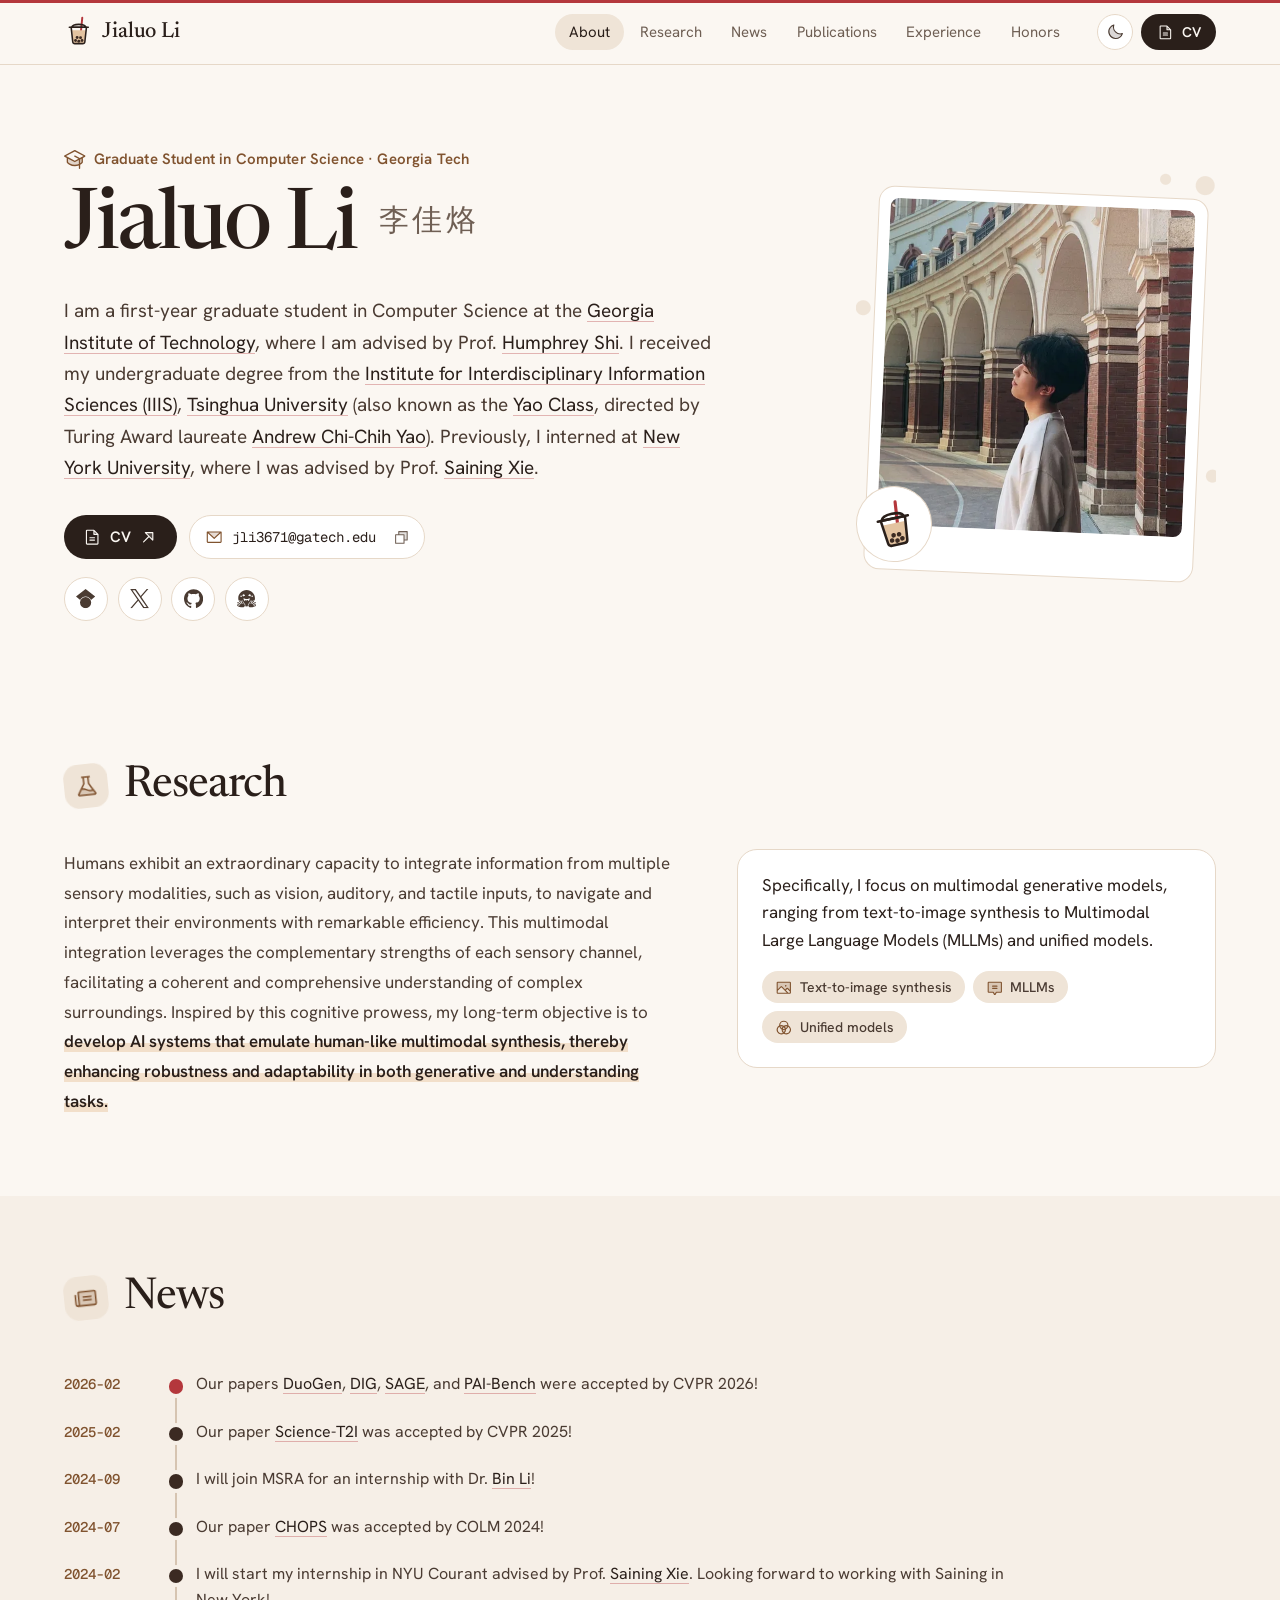
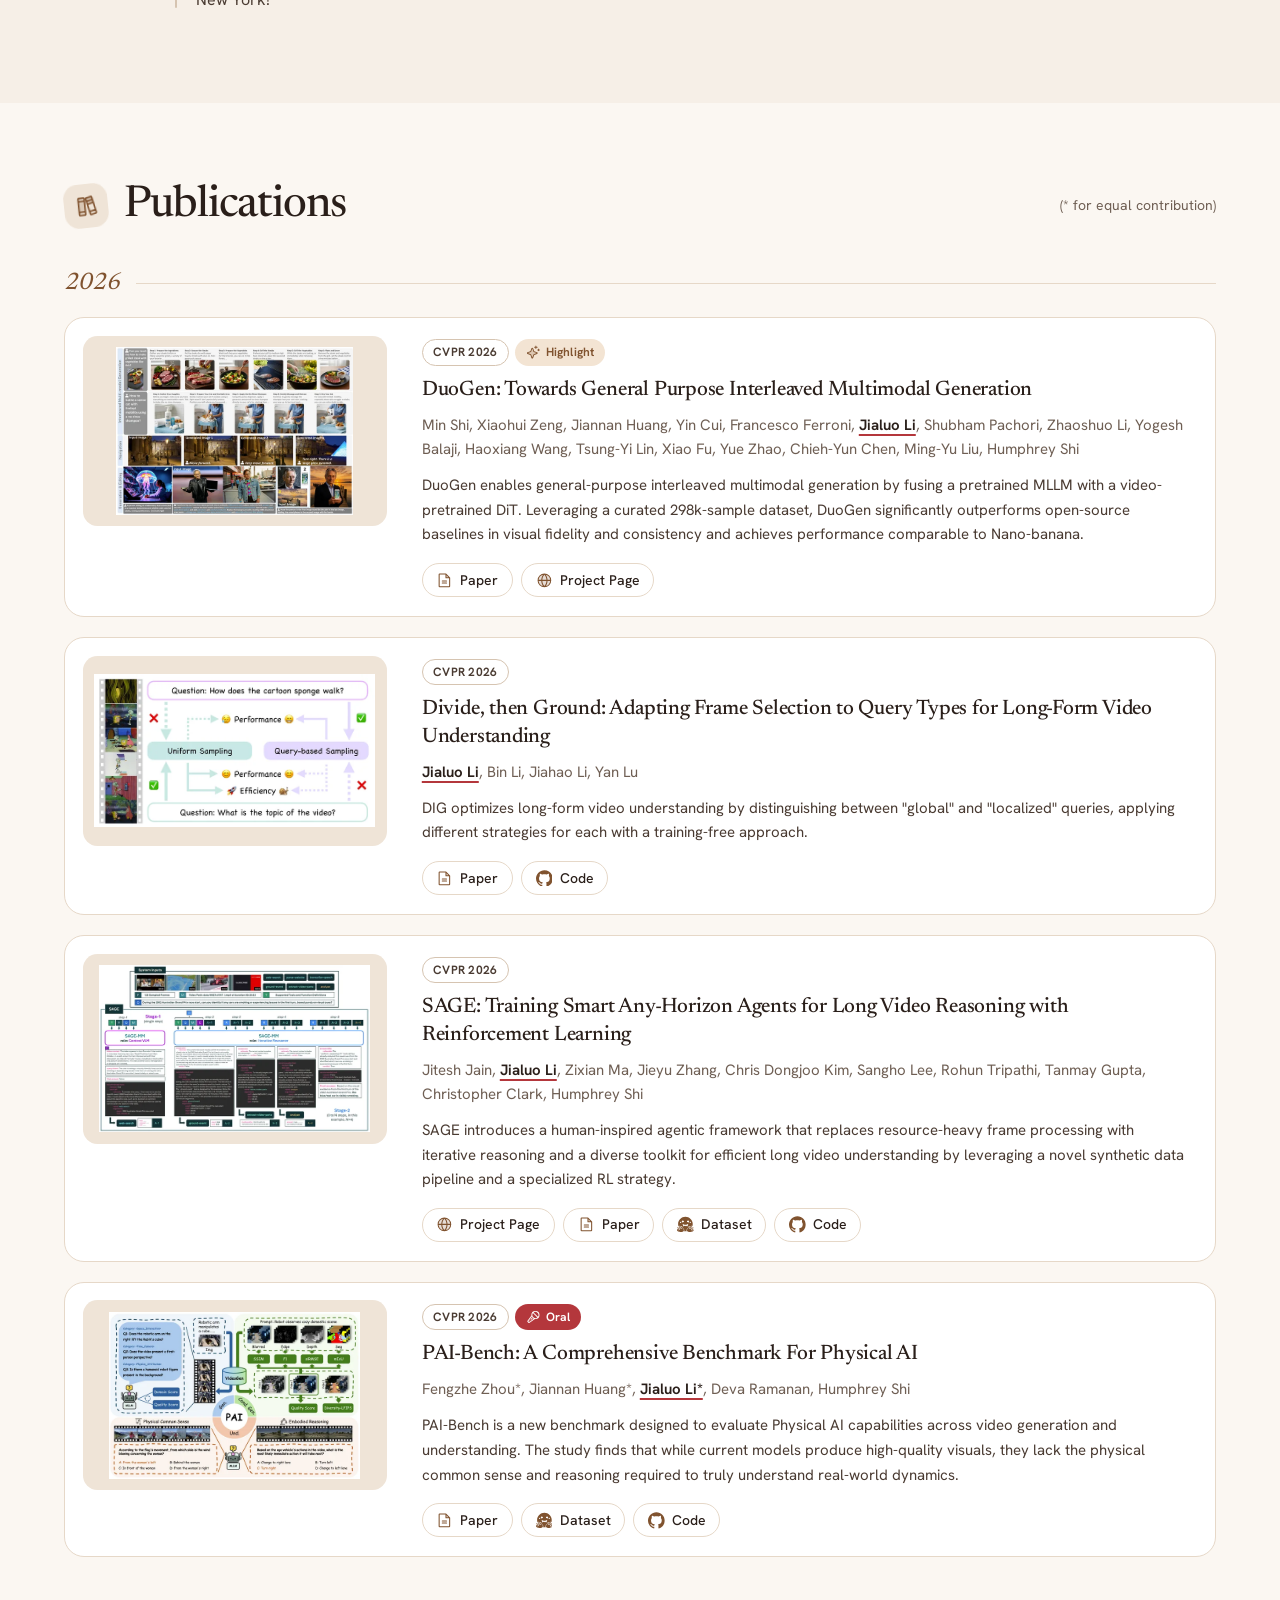
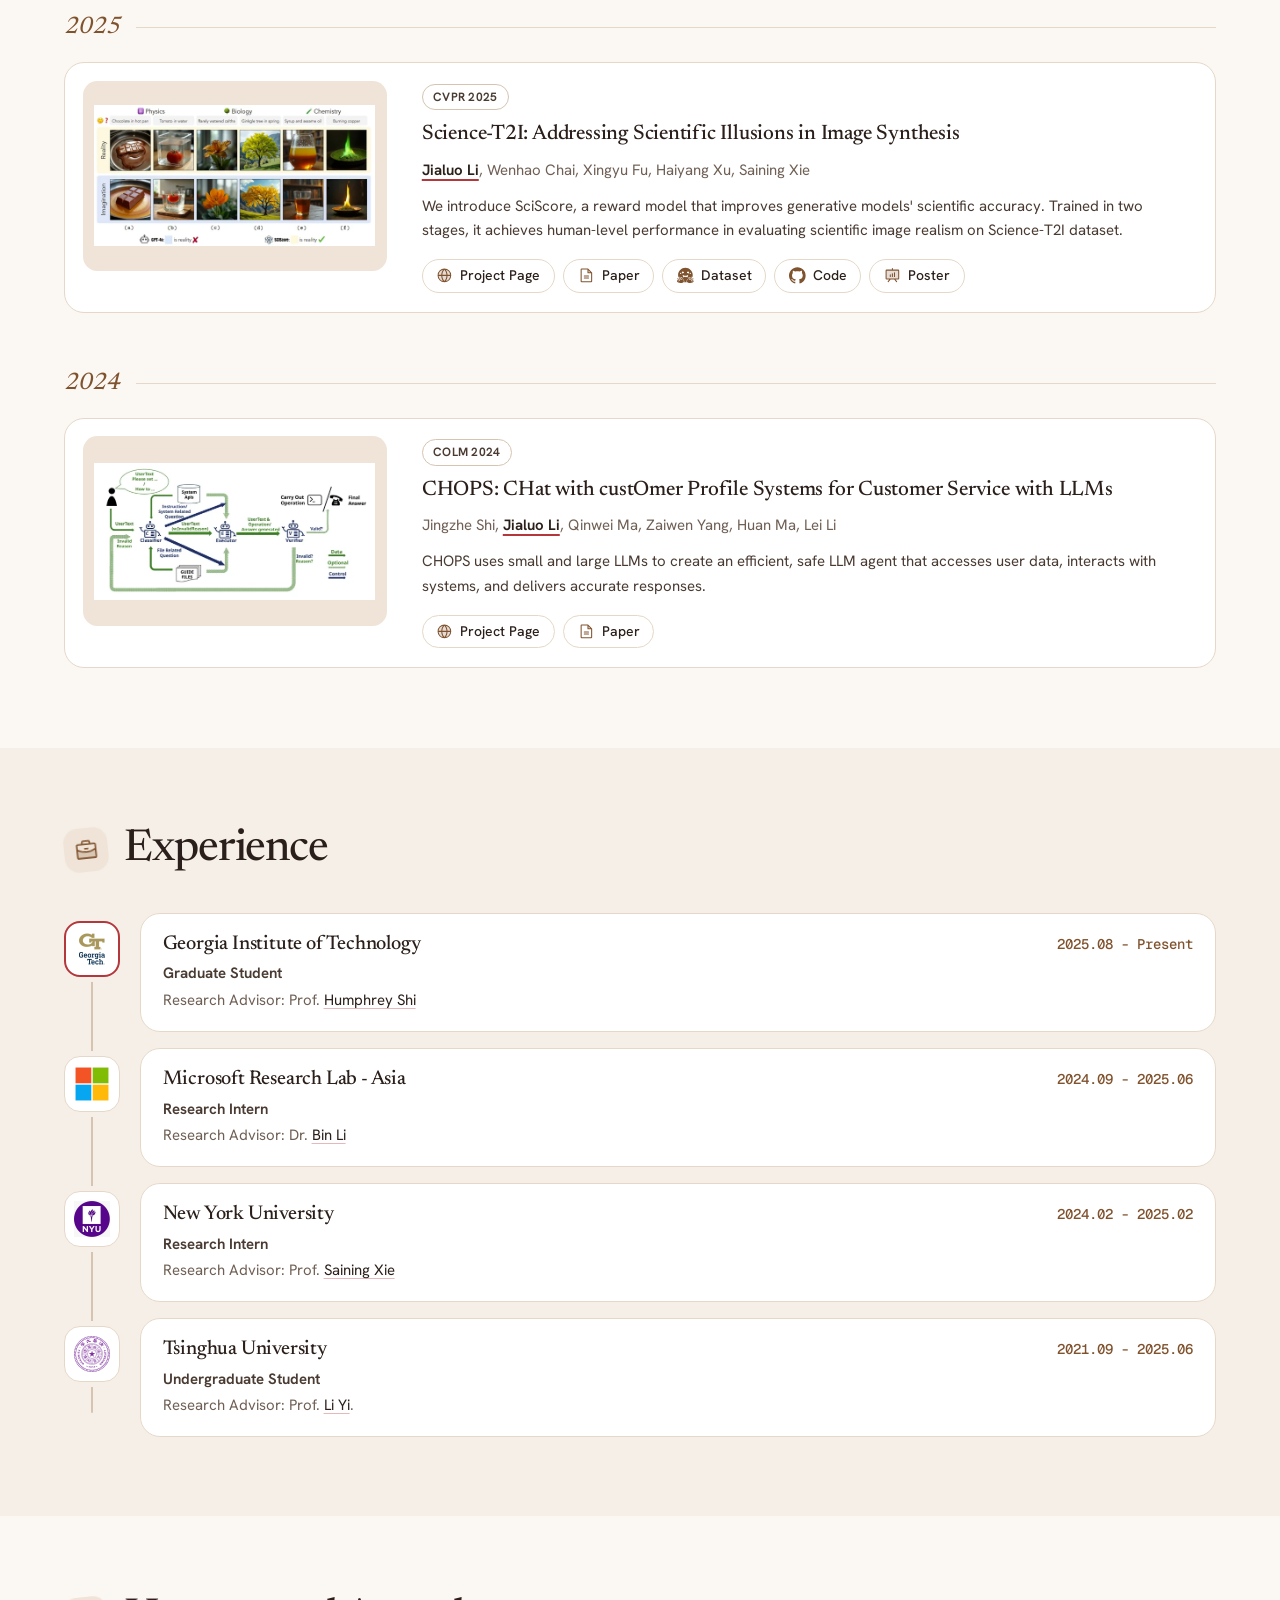
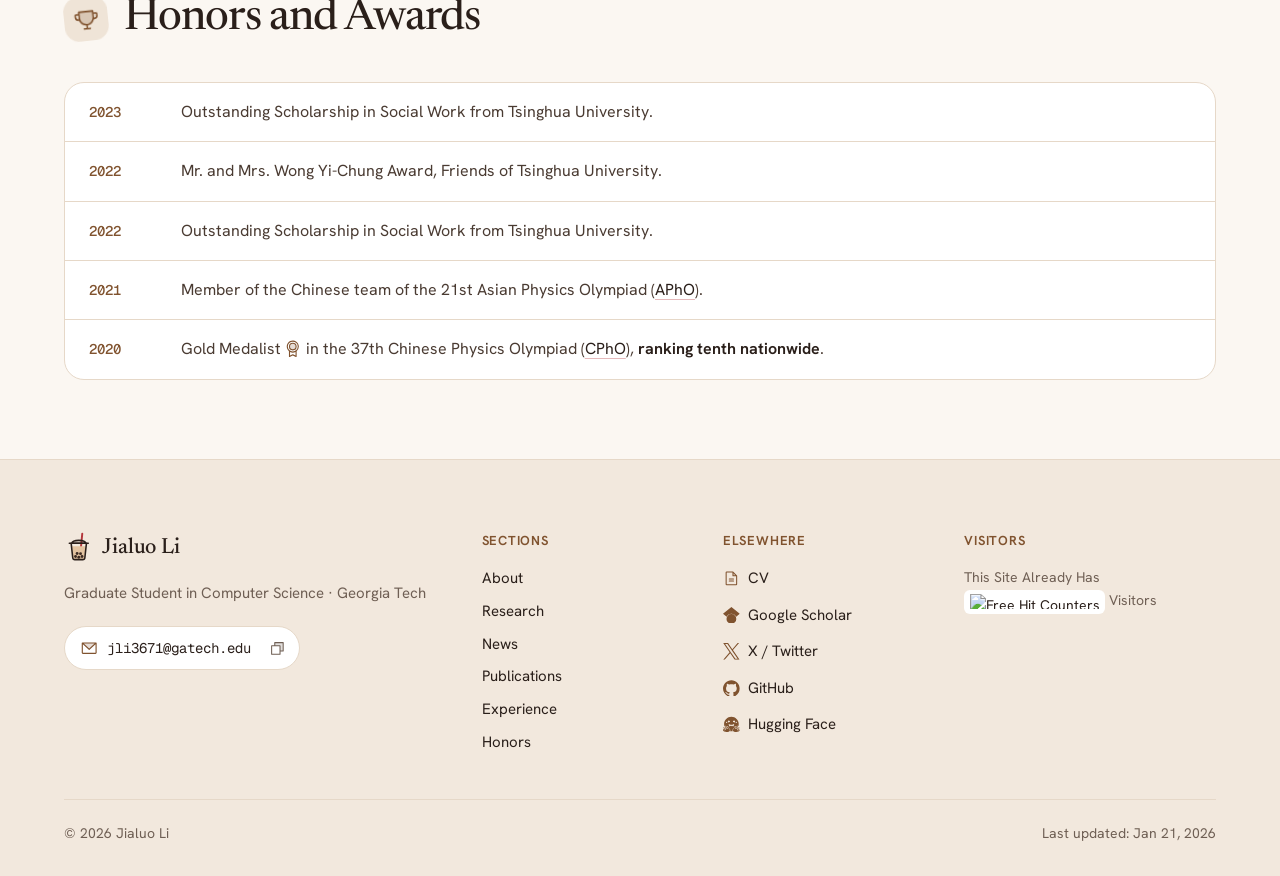
==== commit c83a03f6: "Rework redesign with a milk-tea identity and scalable sections - Identity: original boba-cup mark an" ====
--- a/index.html
+++ b/index.html
@@ -7,11 +7,9 @@
   <meta name="author" content="Jialuo Li">
   <meta name="description" content="Jialuo Li (李佳烙), graduate student in Computer Science at the Georgia Institute of Technology, working on multimodal generative models.">
   <meta name="color-scheme" content="light dark">
-  <meta name="theme-color" content="#faf9f5" media="(prefers-color-scheme: light)">
-  <meta name="theme-color" content="#1f1e1d" media="(prefers-color-scheme: dark)">
-  <link rel="icon" href="images/favicon/favicon.svg" type="image/svg+xml">
-  <link rel="icon" href="images/favicon/favicon-32.png" sizes="32x32" type="image/png">
-  <link rel="apple-touch-icon" href="images/favicon/apple-touch-icon.png">
+  <meta name="theme-color" content="#fbf7f2" media="(prefers-color-scheme: light)">
+  <meta name="theme-color" content="#191310" media="(prefers-color-scheme: dark)">
+  <link rel="icon" href="images/favicon/icon.ico" type="image/x-icon">
   <link rel="preload" href="assets/fonts/newsreader-latin.woff2" as="font" type="font/woff2" crossorigin>
   <link rel="preload" href="assets/fonts/hanken-grotesk-latin.woff2" as="font" type="font/woff2" crossorigin>
   <link rel="stylesheet" href="stylesheet.css">
@@ -26,44 +24,43 @@
 </head>
 <body id="top">
   <a class="skip-link" href="#main">Skip to content</a>
-  <!-- Icons: Lucide (ISC) and Simple Icons (CC0); licenses in assets/licenses/. -->
+  <!-- Icons: Phosphor (MIT) and Simple Icons (CC0); licenses in assets/licenses/. -->
   <svg class="sprite" aria-hidden="true" focusable="false">
-    <symbol id="i-mail" viewBox="0 0 24 24"><path d="m22 7-8.991 5.727a2 2 0 0 1-2.009 0L2 7"/><rect x="2" y="4" width="20" height="16" rx="2"/></symbol>
-    <symbol id="i-file-text" viewBox="0 0 24 24"><path d="M6 22a2 2 0 0 1-2-2V4a2 2 0 0 1 2-2h8a2.4 2.4 0 0 1 1.704.706l3.588 3.588A2.4 2.4 0 0 1 20 8v12a2 2 0 0 1-2 2z"/><path d="M14 2v5a1 1 0 0 0 1 1h5"/><path d="M10 9H8"/><path d="M16 13H8"/><path d="M16 17H8"/></symbol>
-    <symbol id="i-globe" viewBox="0 0 24 24"><circle cx="12" cy="12" r="10"/><path d="M12 2a14.5 14.5 0 0 0 0 20 14.5 14.5 0 0 0 0-20"/><path d="M2 12h20"/></symbol>
-    <symbol id="i-database" viewBox="0 0 24 24"><ellipse cx="12" cy="5" rx="9" ry="3"/><path d="M3 5V19A9 3 0 0 0 21 19V5"/><path d="M3 12A9 3 0 0 0 21 12"/></symbol>
-    <symbol id="i-presentation" viewBox="0 0 24 24"><path d="M2 3h20"/><path d="M21 3v11a2 2 0 0 1-2 2H5a2 2 0 0 1-2-2V3"/><path d="m7 21 5-5 5 5"/></symbol>
-    <symbol id="i-sun" viewBox="0 0 24 24"><circle cx="12" cy="12" r="4"/><path d="M12 2v2"/><path d="M12 20v2"/><path d="m4.93 4.93 1.41 1.41"/><path d="m17.66 17.66 1.41 1.41"/><path d="M2 12h2"/><path d="M20 12h2"/><path d="m6.34 17.66-1.41 1.41"/><path d="m19.07 4.93-1.41 1.41"/></symbol>
-    <symbol id="i-moon" viewBox="0 0 24 24"><path d="M20.985 12.486a9 9 0 1 1-9.473-9.472c.405-.022.617.46.402.803a6 6 0 0 0 8.268 8.268c.344-.215.825-.004.803.401"/></symbol>
-    <symbol id="i-arrow-up-right" viewBox="0 0 24 24"><path d="M7 7h10v10"/><path d="M7 17 17 7"/></symbol>
-    <symbol id="i-arrow-up" viewBox="0 0 24 24"><path d="m5 12 7-7 7 7"/><path d="M12 19V5"/></symbol>
-    <symbol id="i-menu" viewBox="0 0 24 24"><path d="M4 5h16"/><path d="M4 12h16"/><path d="M4 19h16"/></symbol>
-    <symbol id="i-x" viewBox="0 0 24 24"><path d="M18 6 6 18"/><path d="m6 6 12 12"/></symbol>
-    <symbol id="i-mic" viewBox="0 0 24 24"><path d="M12 19v3"/><path d="M19 10v2a7 7 0 0 1-14 0v-2"/><rect x="9" y="2" width="6" height="13" rx="3"/></symbol>
-    <symbol id="i-sparkles" viewBox="0 0 24 24"><path d="M11.017 2.814a1 1 0 0 1 1.966 0l1.051 5.558a2 2 0 0 0 1.594 1.594l5.558 1.051a1 1 0 0 1 0 1.966l-5.558 1.051a2 2 0 0 0-1.594 1.594l-1.051 5.558a1 1 0 0 1-1.966 0l-1.051-5.558a2 2 0 0 0-1.594-1.594l-5.558-1.051a1 1 0 0 1 0-1.966l5.558-1.051a2 2 0 0 0 1.594-1.594z"/><path d="M20 2v4"/><path d="M22 4h-4"/><circle cx="4" cy="20" r="2"/></symbol>
-    <symbol id="i-medal" viewBox="0 0 24 24"><path d="M7.21 15 2.66 7.14a2 2 0 0 1 .13-2.2L4.4 2.8A2 2 0 0 1 6 2h12a2 2 0 0 1 1.6.8l1.6 2.14a2 2 0 0 1 .14 2.2L16.79 15"/><path d="M11 12 5.12 2.2"/><path d="m13 12 5.88-9.8"/><path d="M8 7h8"/><circle cx="12" cy="17" r="5"/><path d="M12 18v-2h-.5"/></symbol>
-    <symbol id="i-copy" viewBox="0 0 24 24"><rect width="14" height="14" x="8" y="8" rx="2" ry="2"/><path d="M4 16c-1.1 0-2-.9-2-2V4c0-1.1.9-2 2-2h10c1.1 0 2 .9 2 2"/></symbol>
-    <symbol id="i-check" viewBox="0 0 24 24"><path d="M20 6 9 17l-5-5"/></symbol>
-    <symbol id="i-terminal" viewBox="0 0 24 24"><path d="M12 19h8"/><path d="m4 17 6-6-6-6"/></symbol>
-    <symbol id="i-user-round" viewBox="0 0 24 24"><circle cx="12" cy="8" r="5"/><path d="M20 21a8 8 0 0 0-16 0"/></symbol>
-    <symbol id="i-flask-conical" viewBox="0 0 24 24"><path d="M14 2v6a2 2 0 0 0 .245.96l5.51 10.08A2 2 0 0 1 18 22H6a2 2 0 0 1-1.755-2.96l5.51-10.08A2 2 0 0 0 10 8V2"/><path d="M6.453 15h11.094"/><path d="M8.5 2h7"/></symbol>
-    <symbol id="i-book-open" viewBox="0 0 24 24"><path d="M12 5v16"/><path d="M20.001 19A2 2 0 0022 17V5a2 2 0 00-1.999-2L16 3.002A5 5 0 0012 5a5 5 0 00-4-2H4a2 2 0 00-2 2v12a2 2 0 001.999 2H8a5 5 0 014 2 5 5 0 014-2z"/></symbol>
-    <symbol id="i-briefcase" viewBox="0 0 24 24"><path d="M16 20V4a2 2 0 0 0-2-2h-4a2 2 0 0 0-2 2v16"/><rect width="20" height="14" x="2" y="6" rx="2"/></symbol>
-    <symbol id="i-award" viewBox="0 0 24 24"><path d="m15.477 12.89 1.515 8.526a.5.5 0 0 1-.81.47l-3.58-2.687a1 1 0 0 0-1.197 0l-3.586 2.686a.5.5 0 0 1-.81-.469l1.514-8.526"/><circle cx="12" cy="8" r="6"/></symbol>
-    <symbol id="i-image" viewBox="0 0 24 24"><rect width="18" height="18" x="3" y="3" rx="2" ry="2"/><circle cx="9" cy="9" r="2"/><path d="m21 15-3.086-3.086a2 2 0 0 0-2.828 0L6 21"/></symbol>
-    <symbol id="i-message-square" viewBox="0 0 24 24"><path d="M22 17a2 2 0 0 1-2 2H6.828a2 2 0 0 0-1.414.586l-2.202 2.202A.71.71 0 0 1 2 21.286V5a2 2 0 0 1 2-2h16a2 2 0 0 1 2 2z"/></symbol>
-    <symbol id="i-layers" viewBox="0 0 24 24"><path d="M12.83 2.18a2 2 0 0 0-1.66 0L2.6 6.08a1 1 0 0 0 0 1.83l8.58 3.91a2 2 0 0 0 1.66 0l8.58-3.9a1 1 0 0 0 0-1.83z"/><path d="M2 12a1 1 0 0 0 .58.91l8.6 3.91a2 2 0 0 0 1.65 0l8.58-3.9A1 1 0 0 0 22 12"/><path d="M2 17a1 1 0 0 0 .58.91l8.6 3.91a2 2 0 0 0 1.65 0l8.58-3.9A1 1 0 0 0 22 17"/></symbol>
+    <symbol id="ph-file-text" viewBox="0 0 256 256"><path d="M208,88H152V32Z" class="duo" opacity="0.2"/><path d="M213.66,82.34l-56-56A8,8,0,0,0,152,24H56A16,16,0,0,0,40,40V216a16,16,0,0,0,16,16H200a16,16,0,0,0,16-16V88A8,8,0,0,0,213.66,82.34ZM160,51.31,188.69,80H160ZM200,216H56V40h88V88a8,8,0,0,0,8,8h48V216Zm-32-80a8,8,0,0,1-8,8H96a8,8,0,0,1,0-16h64A8,8,0,0,1,168,136Zm0,32a8,8,0,0,1-8,8H96a8,8,0,0,1,0-16h64A8,8,0,0,1,168,168Z"/></symbol>
+    <symbol id="ph-envelope-simple" viewBox="0 0 256 256"><path d="M224,56l-96,88L32,56Z" class="duo" opacity="0.2"/><path d="M224,48H32a8,8,0,0,0-8,8V192a16,16,0,0,0,16,16H216a16,16,0,0,0,16-16V56A8,8,0,0,0,224,48ZM203.43,64,128,133.15,52.57,64ZM216,192H40V74.19l82.59,75.71a8,8,0,0,0,10.82,0L216,74.19V192Z"/></symbol>
+    <symbol id="ph-copy" viewBox="0 0 256 256"><path d="M216,40V168H168V88H88V40Z" class="duo" opacity="0.2"/><path d="M216,32H88a8,8,0,0,0-8,8V80H40a8,8,0,0,0-8,8V216a8,8,0,0,0,8,8H168a8,8,0,0,0,8-8V176h40a8,8,0,0,0,8-8V40A8,8,0,0,0,216,32ZM160,208H48V96H160Zm48-48H176V88a8,8,0,0,0-8-8H96V48H208Z"/></symbol>
+    <symbol id="ph-check" viewBox="0 0 256 256"><path d="M232,56V200a16,16,0,0,1-16,16H40a16,16,0,0,1-16-16V56A16,16,0,0,1,40,40H216A16,16,0,0,1,232,56Z" class="duo" opacity="0.2"/><path d="M205.66,85.66l-96,96a8,8,0,0,1-11.32,0l-40-40a8,8,0,0,1,11.32-11.32L104,164.69l90.34-90.35a8,8,0,0,1,11.32,11.32Z"/></symbol>
+    <symbol id="ph-arrow-up-right" viewBox="0 0 256 256"><path d="M192,64V168L88,64Z" class="duo" opacity="0.2"/><path d="M192,56H88a8,8,0,0,0-5.66,13.66L128.69,116,58.34,186.34a8,8,0,0,0,11.32,11.32L140,127.31l46.34,46.35A8,8,0,0,0,200,168V64A8,8,0,0,0,192,56Zm-8,92.69-38.34-38.34h0L107.31,72H184Z"/></symbol>
+    <symbol id="ph-arrow-up" viewBox="0 0 256 256"><path d="M200,112H56l72-72Z" class="duo" opacity="0.2"/><path d="M205.66,106.34l-72-72a8,8,0,0,0-11.32,0l-72,72A8,8,0,0,0,56,120h64v96a8,8,0,0,0,16,0V120h64a8,8,0,0,0,5.66-13.66ZM75.31,104,128,51.31,180.69,104Z"/></symbol>
+    <symbol id="ph-list" viewBox="0 0 256 256"><path d="M216,64V192H40V64Z" class="duo" opacity="0.2"/><path d="M224,128a8,8,0,0,1-8,8H40a8,8,0,0,1,0-16H216A8,8,0,0,1,224,128ZM40,72H216a8,8,0,0,0,0-16H40a8,8,0,0,0,0,16ZM216,184H40a8,8,0,0,0,0,16H216a8,8,0,0,0,0-16Z"/></symbol>
+    <symbol id="ph-x" viewBox="0 0 256 256"><path d="M216,56V200a16,16,0,0,1-16,16H56a16,16,0,0,1-16-16V56A16,16,0,0,1,56,40H200A16,16,0,0,1,216,56Z" class="duo" opacity="0.2"/><path d="M205.66,194.34a8,8,0,0,1-11.32,11.32L128,139.31,61.66,205.66a8,8,0,0,1-11.32-11.32L116.69,128,50.34,61.66A8,8,0,0,1,61.66,50.34L128,116.69l66.34-66.35a8,8,0,0,1,11.32,11.32L139.31,128Z"/></symbol>
+    <symbol id="ph-sun" viewBox="0 0 256 256"><path d="M184,128a56,56,0,1,1-56-56A56,56,0,0,1,184,128Z" class="duo" opacity="0.2"/><path d="M120,40V16a8,8,0,0,1,16,0V40a8,8,0,0,1-16,0Zm72,88a64,64,0,1,1-64-64A64.07,64.07,0,0,1,192,128Zm-16,0a48,48,0,1,0-48,48A48.05,48.05,0,0,0,176,128ZM58.34,69.66A8,8,0,0,0,69.66,58.34l-16-16A8,8,0,0,0,42.34,53.66Zm0,116.68-16,16a8,8,0,0,0,11.32,11.32l16-16a8,8,0,0,0-11.32-11.32ZM192,72a8,8,0,0,0,5.66-2.34l16-16a8,8,0,0,0-11.32-11.32l-16,16A8,8,0,0,0,192,72Zm5.66,114.34a8,8,0,0,0-11.32,11.32l16,16a8,8,0,0,0,11.32-11.32ZM48,128a8,8,0,0,0-8-8H16a8,8,0,0,0,0,16H40A8,8,0,0,0,48,128Zm80,80a8,8,0,0,0-8,8v24a8,8,0,0,0,16,0V216A8,8,0,0,0,128,208Zm112-88H216a8,8,0,0,0,0,16h24a8,8,0,0,0,0-16Z"/></symbol>
+    <symbol id="ph-moon" viewBox="0 0 256 256"><path d="M227.89,147.89A96,96,0,1,1,108.11,28.11,96.09,96.09,0,0,0,227.89,147.89Z" class="duo" opacity="0.2"/><path d="M233.54,142.23a8,8,0,0,0-8-2,88.08,88.08,0,0,1-109.8-109.8,8,8,0,0,0-10-10,104.84,104.84,0,0,0-52.91,37A104,104,0,0,0,136,224a103.09,103.09,0,0,0,62.52-20.88,104.84,104.84,0,0,0,37-52.91A8,8,0,0,0,233.54,142.23ZM188.9,190.34A88,88,0,0,1,65.66,67.11a89,89,0,0,1,31.4-26A106,106,0,0,0,96,56,104.11,104.11,0,0,0,200,160a106,106,0,0,0,14.92-1.06A89,89,0,0,1,188.9,190.34Z"/></symbol>
+    <symbol id="ph-caret-down" viewBox="0 0 256 256"><path d="M208,96l-80,80L48,96Z" class="duo" opacity="0.2"/><path d="M215.39,92.94A8,8,0,0,0,208,88H48a8,8,0,0,0-5.66,13.66l80,80a8,8,0,0,0,11.32,0l80-80A8,8,0,0,0,215.39,92.94ZM128,164.69,67.31,104H188.69Z"/></symbol>
+    <symbol id="ph-flask" viewBox="0 0 256 256"><path d="M208,216H48a8,8,0,0,1-6.86-12.12l30.48-50.8h0c13.23-2.48,32-1.41,56.37,10.92,32.25,16.33,54.75,12.91,67.5,7.65h0l19.34,32.23A8,8,0,0,1,208,216Z" class="duo" opacity="0.2"/><path d="M221.69,199.77,160,96.92V40h8a8,8,0,0,0,0-16H88a8,8,0,0,0,0,16h8V96.92L34.31,199.77A16,16,0,0,0,48,224H208a16,16,0,0,0,13.72-24.23ZM110.86,103.25A7.93,7.93,0,0,0,112,99.14V40h32V99.14a7.93,7.93,0,0,0,1.14,4.11L183.36,167c-12,2.37-29.07,1.37-51.75-10.11-15.91-8.05-31.05-12.32-45.22-12.81ZM48,208l28.54-47.58c14.25-1.73,30.31,1.85,47.82,10.72,19,9.61,35,12.88,48,12.88a69.89,69.89,0,0,0,19.55-2.7L208,208Z"/></symbol>
+    <symbol id="ph-newspaper" viewBox="0 0 256 256"><path d="M224,64V184a16,16,0,0,1-16,16H32a16,16,0,0,0,16-16V64a8,8,0,0,1,8-8H216A8,8,0,0,1,224,64Z" class="duo" opacity="0.2"/><path d="M88,112a8,8,0,0,1,8-8h80a8,8,0,0,1,0,16H96A8,8,0,0,1,88,112Zm8,40h80a8,8,0,0,0,0-16H96a8,8,0,0,0,0,16ZM232,64V184a24,24,0,0,1-24,24H32A24,24,0,0,1,8,184.11V88a8,8,0,0,1,16,0v96a8,8,0,0,0,16,0V64A16,16,0,0,1,56,48H216A16,16,0,0,1,232,64Zm-16,0H56V184a23.84,23.84,0,0,1-1.37,8H208a8,8,0,0,0,8-8Z"/></symbol>
+    <symbol id="ph-books" viewBox="0 0 256 256"><path d="M48,72h64V184H48ZM190.64,38.39a8,8,0,0,0-9.5-6.21l-46.81,10a8.07,8.07,0,0,0-6.15,9.57L139.79,107l62.46-13.42Z" class="duo" opacity="0.2"/><path d="M231.65,194.55,198.46,36.75a16,16,0,0,0-19-12.39L132.65,34.42a16.08,16.08,0,0,0-12.3,19l33.19,157.8A16,16,0,0,0,169.16,224a16.25,16.25,0,0,0,3.38-.36l46.81-10.06A16.09,16.09,0,0,0,231.65,194.55ZM136,50.15c0-.06,0-.09,0-.09l46.8-10,3.33,15.87L139.33,66Zm6.62,31.47,46.82-10.05,3.34,15.9L146,97.53Zm6.64,31.57,46.82-10.06,13.3,63.24-46.82,10.06ZM216,197.94l-46.8,10-3.33-15.87L212.67,182,216,197.85C216,197.91,216,197.94,216,197.94ZM104,32H56A16,16,0,0,0,40,48V208a16,16,0,0,0,16,16h48a16,16,0,0,0,16-16V48A16,16,0,0,0,104,32ZM56,48h48V64H56Zm0,32h48v96H56Zm48,128H56V192h48v16Z"/></symbol>
+    <symbol id="ph-briefcase" viewBox="0 0 256 256"><path d="M224,118.31V200a8,8,0,0,1-8,8H40a8,8,0,0,1-8-8V118.31h0A191.14,191.14,0,0,0,128,144,191.08,191.08,0,0,0,224,118.31Z" class="duo" opacity="0.2"/><path d="M104,112a8,8,0,0,1,8-8h32a8,8,0,0,1,0,16H112A8,8,0,0,1,104,112ZM232,72V200a16,16,0,0,1-16,16H40a16,16,0,0,1-16-16V72A16,16,0,0,1,40,56H80V48a24,24,0,0,1,24-24h48a24,24,0,0,1,24,24v8h40A16,16,0,0,1,232,72ZM96,56h64V48a8,8,0,0,0-8-8H104a8,8,0,0,0-8,8ZM40,72v41.62A184.07,184.07,0,0,0,128,136a184,184,0,0,0,88-22.39V72ZM216,200V131.63A200.25,200.25,0,0,1,128,152a200.19,200.19,0,0,1-88-20.36V200H216Z"/></symbol>
+    <symbol id="ph-trophy" viewBox="0 0 256 256"><path d="M200,48v63.1c0,39.7-31.75,72.6-71.45,72.9A72,72,0,0,1,56,112V48Z" class="duo" opacity="0.2"/><path d="M232,64H208V48a8,8,0,0,0-8-8H56a8,8,0,0,0-8,8V64H24A16,16,0,0,0,8,80V96a40,40,0,0,0,40,40h3.65A80.13,80.13,0,0,0,120,191.61V216H96a8,8,0,0,0,0,16h64a8,8,0,0,0,0-16H136V191.58c31.94-3.23,58.44-25.64,68.08-55.58H208a40,40,0,0,0,40-40V80A16,16,0,0,0,232,64ZM48,120A24,24,0,0,1,24,96V80H48v32q0,4,.39,8Zm144-8.9c0,35.52-29,64.64-64,64.9a64,64,0,0,1-64-64V56H192ZM232,96a24,24,0,0,1-24,24h-.5a81.81,81.81,0,0,0,.5-8.9V80h24Z"/></symbol>
+    <symbol id="ph-image" viewBox="0 0 256 256"><path d="M224,56V178.06l-39.72-39.72a8,8,0,0,0-11.31,0L147.31,164,97.66,114.34a8,8,0,0,0-11.32,0L32,168.69V56a8,8,0,0,1,8-8H216A8,8,0,0,1,224,56Z" class="duo" opacity="0.2"/><path d="M216,40H40A16,16,0,0,0,24,56V200a16,16,0,0,0,16,16H216a16,16,0,0,0,16-16V56A16,16,0,0,0,216,40Zm0,16V158.75l-26.07-26.06a16,16,0,0,0-22.63,0l-20,20-44-44a16,16,0,0,0-22.62,0L40,149.37V56ZM40,172l52-52,80,80H40Zm176,28H194.63l-36-36,20-20L216,181.38V200ZM144,100a12,12,0,1,1,12,12A12,12,0,0,1,144,100Z"/></symbol>
+    <symbol id="ph-chat-centered-text" viewBox="0 0 256 256"><path d="M224,56V184a8,8,0,0,1-8,8H150.93l-16,28a8,8,0,0,1-13.9,0l-16-28H40a8,8,0,0,1-8-8V56a8,8,0,0,1,8-8H216A8,8,0,0,1,224,56Z" class="duo" opacity="0.2"/><path d="M88,104a8,8,0,0,1,8-8h64a8,8,0,0,1,0,16H96A8,8,0,0,1,88,104Zm8,40h64a8,8,0,0,0,0-16H96a8,8,0,0,0,0,16ZM232,56V184a16,16,0,0,1-16,16H155.57l-13.68,23.94a16,16,0,0,1-27.78,0L100.43,200H40a16,16,0,0,1-16-16V56A16,16,0,0,1,40,40H216A16,16,0,0,1,232,56Zm-16,0H40V184h65.07a8,8,0,0,1,7,4l16,28,16-28a8,8,0,0,1,7-4H216Z"/></symbol>
+    <symbol id="ph-intersect-three" viewBox="0 0 256 256"><path d="M104.64,147.28a60,60,0,0,1-36-46.56A60.06,60.06,0,0,1,128,108,59.94,59.94,0,0,0,104.64,147.28Zm0,0A60,60,0,0,0,128,204a60,60,0,0,0,23.36-56.72,60.17,60.17,0,0,1-46.72,0Zm82.72-46.56A60.06,60.06,0,0,0,128,108a59.94,59.94,0,0,1,23.36,39.28A60,60,0,0,0,187.36,100.72Z" class="duo" opacity="0.2"/><path d="M195.88,96c.07-1.31.12-2.63.12-4A68,68,0,0,0,60,92c0,1.33,0,2.65.12,4A68,68,0,1,0,128,213.65,68,68,0,1,0,195.88,96ZM128,193.47a51.89,51.89,0,0,1-16-35.38,67.55,67.55,0,0,0,31.9,0A51.89,51.89,0,0,1,128,193.47ZM128,144a51.93,51.93,0,0,1-14.08-1.95A52.06,52.06,0,0,1,128,118.53a52.06,52.06,0,0,1,14.08,23.52A51.93,51.93,0,0,1,128,144Zm-28.77-8.71A52.19,52.19,0,0,1,77.92,106a51.88,51.88,0,0,1,36.79,3.28A68.17,68.17,0,0,0,99.23,135.29Zm42.06-26.06A51.88,51.88,0,0,1,178.08,106a52.19,52.19,0,0,1-21.31,29.34A68.17,68.17,0,0,0,141.29,109.23ZM128,40A52.06,52.06,0,0,1,180,89.91,67.72,67.72,0,0,0,128,98.35a67.72,67.72,0,0,0-51.95-8.44A52.06,52.06,0,0,1,128,40ZM40,156a52,52,0,0,1,23.23-43.29A68.36,68.36,0,0,0,96.12,152c-.07,1.31-.12,2.63-.12,4a67.74,67.74,0,0,0,18.71,46.77A52,52,0,0,1,40,156Zm124,52a51.65,51.65,0,0,1-22.71-5.23A67.74,67.74,0,0,0,160,156c0-1.33-.05-2.65-.12-4a68.36,68.36,0,0,0,32.89-39.33A52,52,0,0,1,164,208Z"/></symbol>
+    <symbol id="ph-globe-simple" viewBox="0 0 256 256"><path d="M224,128a96,96,0,1,1-96-96A96,96,0,0,1,224,128Z" class="duo" opacity="0.2"/><path d="M128,24h0A104,104,0,1,0,232,128,104.12,104.12,0,0,0,128,24Zm87.62,96H175.79C174,83.49,159.94,57.67,148.41,42.4A88.19,88.19,0,0,1,215.63,120ZM96.23,136h63.54c-2.31,41.61-22.23,67.11-31.77,77C118.45,203.1,98.54,177.6,96.23,136Zm0-16C98.54,78.39,118.46,52.89,128,43c9.55,9.93,29.46,35.43,31.77,77Zm11.36-77.6C96.06,57.67,82,83.49,80.21,120H40.37A88.19,88.19,0,0,1,107.59,42.4ZM40.37,136H80.21c1.82,36.51,15.85,62.33,27.38,77.6A88.19,88.19,0,0,1,40.37,136Zm108,77.6c11.53-15.27,25.56-41.09,27.38-77.6h39.84A88.19,88.19,0,0,1,148.41,213.6Z"/></symbol>
+    <symbol id="ph-presentation-chart" viewBox="0 0 256 256"><path d="M224,56V176a8,8,0,0,1-8,8H40a8,8,0,0,1-8-8V56a8,8,0,0,1,8-8H216A8,8,0,0,1,224,56Z" class="duo" opacity="0.2"/><path d="M216,40H136V24a8,8,0,0,0-16,0V40H40A16,16,0,0,0,24,56V176a16,16,0,0,0,16,16H79.36L57.75,219a8,8,0,0,0,12.5,10l29.59-37h56.32l29.59,37a8,8,0,1,0,12.5-10l-21.61-27H216a16,16,0,0,0,16-16V56A16,16,0,0,0,216,40Zm0,136H40V56H216V176ZM104,120v24a8,8,0,0,1-16,0V120a8,8,0,0,1,16,0Zm32-16v40a8,8,0,0,1-16,0V104a8,8,0,0,1,16,0Zm32-16v56a8,8,0,0,1-16,0V88a8,8,0,0,1,16,0Z"/></symbol>
+    <symbol id="ph-sparkle" viewBox="0 0 256 256"><path d="M194.82,151.43l-55.09,20.3-20.3,55.09a7.92,7.92,0,0,1-14.86,0l-20.3-55.09-55.09-20.3a7.92,7.92,0,0,1,0-14.86l55.09-20.3,20.3-55.09a7.92,7.92,0,0,1,14.86,0l20.3,55.09,55.09,20.3A7.92,7.92,0,0,1,194.82,151.43Z" class="duo" opacity="0.2"/><path d="M197.58,129.06,146,110l-19-51.62a15.92,15.92,0,0,0-29.88,0L78,110l-51.62,19a15.92,15.92,0,0,0,0,29.88L78,178l19,51.62a15.92,15.92,0,0,0,29.88,0L146,178l51.62-19a15.92,15.92,0,0,0,0-29.88ZM137,164.22a8,8,0,0,0-4.74,4.74L112,223.85,91.78,169A8,8,0,0,0,87,164.22L32.15,144,87,123.78A8,8,0,0,0,91.78,119L112,64.15,132.22,119a8,8,0,0,0,4.74,4.74L191.85,144ZM144,40a8,8,0,0,1,8-8h16V16a8,8,0,0,1,16,0V32h16a8,8,0,0,1,0,16H184V64a8,8,0,0,1-16,0V48H152A8,8,0,0,1,144,40ZM248,88a8,8,0,0,1-8,8h-8v8a8,8,0,0,1-16,0V96h-8a8,8,0,0,1,0-16h8V72a8,8,0,0,1,16,0v8h8A8,8,0,0,1,248,88Z"/></symbol>
+    <symbol id="ph-microphone-stage" viewBox="0 0 256 256"><path d="M156.5,151,59,222.45a8,8,0,0,1-10.38-.79l-14.3-14.3A8,8,0,0,1,33.55,197L105,99.5l0,0A64,64,0,0,0,156.48,151Z" class="duo" opacity="0.2"/><path d="M168,16A72.07,72.07,0,0,0,96,88a73.29,73.29,0,0,0,.63,9.42L27.12,192.22A15.93,15.93,0,0,0,28.71,213L43,227.29a15.93,15.93,0,0,0,20.78,1.59l94.81-69.53A73.29,73.29,0,0,0,168,160a72,72,0,1,0,0-144Zm56,72a55.72,55.72,0,0,1-11.16,33.52L134.49,43.16A56,56,0,0,1,224,88ZM54.32,216,40,201.68,102.14,117A72.37,72.37,0,0,0,139,153.86ZM112,88a55.67,55.67,0,0,1,11.16-33.51l78.34,78.34A56,56,0,0,1,112,88Zm-2.35,58.34a8,8,0,0,1,0,11.31l-8,8a8,8,0,1,1-11.31-11.31l8-8A8,8,0,0,1,109.67,146.33Z"/></symbol>
+    <symbol id="ph-medal" viewBox="0 0 256 256"><path d="M176,96a48,48,0,1,1-48-48A48,48,0,0,1,176,96Z" class="duo" opacity="0.2"/><path d="M216,96A88,88,0,1,0,72,163.83V240a8,8,0,0,0,11.58,7.16L128,225l44.43,22.21A8.07,8.07,0,0,0,176,248a8,8,0,0,0,8-8V163.83A87.85,87.85,0,0,0,216,96ZM56,96a72,72,0,1,1,72,72A72.08,72.08,0,0,1,56,96ZM168,227.06l-36.43-18.21a8,8,0,0,0-7.16,0L88,227.06V174.37a87.89,87.89,0,0,0,80,0ZM128,152A56,56,0,1,0,72,96,56.06,56.06,0,0,0,128,152Zm0-96A40,40,0,1,1,88,96,40,40,0,0,1,128,56Z"/></symbol>
+    <symbol id="ph-graduation-cap" viewBox="0 0 256 256"><path d="M216,113.07v53.22a8,8,0,0,1-2,5.31c-11.3,12.59-38.9,36.4-86,36.4s-74.68-23.81-86-36.4a8,8,0,0,1-2-5.31V113.07L128,160Z" class="duo" opacity="0.2"/><path d="M251.76,88.94l-120-64a8,8,0,0,0-7.52,0l-120,64a8,8,0,0,0,0,14.12L32,117.87v48.42a15.91,15.91,0,0,0,4.06,10.65C49.16,191.53,78.51,216,128,216a130,130,0,0,0,48-8.76V240a8,8,0,0,0,16,0V199.51a115.63,115.63,0,0,0,27.94-22.57A15.91,15.91,0,0,0,224,166.29V117.87l27.76-14.81a8,8,0,0,0,0-14.12ZM128,200c-43.27,0-68.72-21.14-80-33.71V126.4l76.24,40.66a8,8,0,0,0,7.52,0L176,143.47v46.34C163.4,195.69,147.52,200,128,200Zm80-33.75a97.83,97.83,0,0,1-16,14.25V134.93l16-8.53ZM188,118.94l-.22-.13-56-29.87a8,8,0,0,0-7.52,14.12L171,128l-43,22.93L25,96,128,41.07,231,96Z"/></symbol>
     <symbol id="b-github" viewBox="0 0 24 24"><path d="M12 .297c-6.63 0-12 5.373-12 12 0 5.303 3.438 9.8 8.205 11.385.6.113.82-.258.82-.577 0-.285-.01-1.04-.015-2.04-3.338.724-4.042-1.61-4.042-1.61C4.422 18.07 3.633 17.7 3.633 17.7c-1.087-.744.084-.729.084-.729 1.205.084 1.838 1.236 1.838 1.236 1.07 1.835 2.809 1.305 3.495.998.108-.776.417-1.305.76-1.605-2.665-.3-5.466-1.332-5.466-5.93 0-1.31.465-2.38 1.235-3.22-.135-.303-.54-1.523.105-3.176 0 0 1.005-.322 3.3 1.23.96-.267 1.98-.399 3-.405 1.02.006 2.04.138 3 .405 2.28-1.552 3.285-1.23 3.285-1.23.645 1.653.24 2.873.12 3.176.765.84 1.23 1.91 1.23 3.22 0 4.61-2.805 5.625-5.475 5.92.42.36.81 1.096.81 2.22 0 1.606-.015 2.896-.015 3.286 0 .315.21.69.825.57C20.565 22.092 24 17.592 24 12.297c0-6.627-5.373-12-12-12"/></symbol>
-    <symbol id="b-x" viewBox="0 0 24 24"><path d="M14.234 10.162 22.977 0h-2.072l-7.591 8.824L7.251 0H.258l9.168 13.343L.258 24H2.33l8.016-9.318L16.749 24h6.993zm-2.837 3.299-.929-1.329L3.076 1.56h3.182l5.965 8.532.929 1.329 7.754 11.09h-3.182z"/></symbol>
     <symbol id="b-googlescholar" viewBox="0 0 24 24"><path d="M5.242 13.769L0 9.5 12 0l12 9.5-5.242 4.269C17.548 11.249 14.978 9.5 12 9.5c-2.977 0-5.548 1.748-6.758 4.269zM12 10a7 7 0 1 0 0 14 7 7 0 0 0 0-14z"/></symbol>
     <symbol id="b-huggingface" viewBox="0 0 24 24"><path d="M12.025 1.13c-5.77 0-10.449 4.647-10.449 10.378 0 1.112.178 2.181.503 3.185.064-.222.203-.444.416-.577a.96.96 0 0 1 .524-.15c.293 0 .584.124.84.284.278.173.48.408.71.694.226.282.458.611.684.951v-.014c.017-.324.106-.622.264-.874s.403-.487.762-.543c.3-.047.596.06.787.203s.31.313.4.467c.15.257.212.468.233.542.01.026.653 1.552 1.657 2.54.616.605 1.01 1.223 1.082 1.912.055.537-.096 1.059-.38 1.572.637.121 1.294.187 1.967.187.657 0 1.298-.063 1.921-.178-.287-.517-.44-1.041-.384-1.581.07-.69.465-1.307 1.081-1.913 1.004-.987 1.647-2.513 1.657-2.539.021-.074.083-.285.233-.542.09-.154.208-.323.4-.467a1.08 1.08 0 0 1 .787-.203c.359.056.604.29.762.543s.247.55.265.874v.015c.225-.34.457-.67.683-.952.23-.286.432-.52.71-.694.257-.16.547-.284.84-.285a.97.97 0 0 1 .524.151c.228.143.373.388.43.625l.006.04a10.3 10.3 0 0 0 .534-3.273c0-5.731-4.678-10.378-10.449-10.378M8.327 6.583a1.5 1.5 0 0 1 .713.174 1.487 1.487 0 0 1 .617 2.013c-.183.343-.762-.214-1.102-.094-.38.134-.532.914-.917.71a1.487 1.487 0 0 1 .69-2.803m7.486 0a1.487 1.487 0 0 1 .689 2.803c-.385.204-.536-.576-.916-.71-.34-.12-.92.437-1.103.094a1.487 1.487 0 0 1 .617-2.013 1.5 1.5 0 0 1 .713-.174m-10.68 1.55a.96.96 0 1 1 0 1.921.96.96 0 0 1 0-1.92m13.838 0a.96.96 0 1 1 0 1.92.96.96 0 0 1 0-1.92M8.489 11.458c.588.01 1.965 1.157 3.572 1.164 1.607-.007 2.984-1.155 3.572-1.164.196-.003.305.12.305.454 0 .886-.424 2.328-1.563 3.202-.22-.756-1.396-1.366-1.63-1.32q-.011.001-.02.006l-.044.026-.01.008-.03.024q-.018.017-.035.036l-.032.04a1 1 0 0 0-.058.09l-.014.025q-.049.088-.11.19a1 1 0 0 1-.083.116 1.2 1.2 0 0 1-.173.18q-.035.029-.075.058a1.3 1.3 0 0 1-.251-.243 1 1 0 0 1-.076-.107c-.124-.193-.177-.363-.337-.444-.034-.016-.104-.008-.2.022q-.094.03-.216.087-.06.028-.125.063l-.13.074q-.067.04-.136.086a3 3 0 0 0-.135.096 3 3 0 0 0-.26.219 2 2 0 0 0-.12.121 2 2 0 0 0-.106.128l-.002.002a2 2 0 0 0-.09.132l-.001.001a1.2 1.2 0 0 0-.105.212q-.013.036-.024.073c-1.139-.875-1.563-2.317-1.563-3.203 0-.334.109-.457.305-.454m.836 10.354c.824-1.19.766-2.082-.365-3.194-1.13-1.112-1.789-2.738-1.789-2.738s-.246-.945-.806-.858-.97 1.499.202 2.362c1.173.864-.233 1.45-.685.64-.45-.812-1.683-2.896-2.322-3.295s-1.089-.175-.938.647 2.822 2.813 2.562 3.244-1.176-.506-1.176-.506-2.866-2.567-3.49-1.898.473 1.23 2.037 2.16c1.564.932 1.686 1.178 1.464 1.53s-3.675-2.511-4-1.297c-.323 1.214 3.524 1.567 3.287 2.405-.238.839-2.71-1.587-3.216-.642-.506.946 3.49 2.056 3.522 2.064 1.29.33 4.568 1.028 5.713-.624m5.349 0c-.824-1.19-.766-2.082.365-3.194 1.13-1.112 1.789-2.738 1.789-2.738s.246-.945.806-.858.97 1.499-.202 2.362c-1.173.864.233 1.45.685.64.451-.812 1.683-2.896 2.322-3.295s1.089-.175.938.647-2.822 2.813-2.562 3.244 1.176-.506 1.176-.506 2.866-2.567 3.49-1.898-.473 1.23-2.037 2.16c-1.564.932-1.686 1.178-1.464 1.53s3.675-2.511 4-1.297c.323 1.214-3.524 1.567-3.287 2.405.238.839 2.71-1.587 3.216-.642.506.946-3.49 2.056-3.522 2.064-1.29.33-4.568 1.028-5.713-.624"/></symbol>
-    <symbol id="i-spark" viewBox="0 0 24 24"><path d="M12 2.5v19M2.5 12h19M5.3 5.3l13.4 13.4M18.7 5.3 5.3 18.7"/></symbol>
+    <symbol id="b-x" viewBox="0 0 24 24"><path d="M14.234 10.162 22.977 0h-2.072l-7.591 8.824L7.251 0H.258l9.168 13.343L.258 24H2.33l8.016-9.318L16.749 24h6.993zm-2.837 3.299-.929-1.329L3.076 1.56h3.182l5.965 8.532.929 1.329 7.754 11.09h-3.182z"/></symbol>
   </svg>
   <div class="scroll-progress" aria-hidden="true"></div>
 
   <header class="site-header">
     <div class="container header-bar">
-      <a class="brand" href="#top"><svg class="icon spark" aria-hidden="true"><use href="#i-spark"></use></svg><span>Jialuo Li</span></a>
+      <a class="brand" href="#top"><svg class="boba" viewBox="0 0 64 64" aria-hidden="true" focusable="false"><path class="boba-straw" d="M39.5 3.5 35 50"/><path class="boba-tea" d="M17.4 31h29.2l-2.3 24.4a3.6 3.6 0 0 1-3.6 3.3H23.3a3.6 3.6 0 0 1-3.6-3.3z"/><g class="boba-pearls"><circle cx="25" cy="53" r="3.1"/><circle cx="32" cy="54.6" r="3.1"/><circle cx="39" cy="53" r="3.1"/><circle cx="28.4" cy="46.6" r="3.1"/><circle cx="35.8" cy="46.8" r="3.1"/></g><path class="boba-cup" d="M15.5 24.5h33l-3.4 31.2a4.6 4.6 0 0 1-4.6 4.1H23.5a4.6 4.6 0 0 1-4.6-4.1z"/><path class="boba-lid" d="M11.5 24.5h41M17 24.5c1.6-8.5 28.4-8.5 30 0"/></svg><span>Jialuo Li</span></a>
       <nav class="site-nav" aria-label="Sections">
         <ul>
           <li><a href="#about">About</a></li>
@@ -76,12 +73,12 @@
       </nav>
       <div class="header-actions">
         <button class="icon-btn theme-toggle" type="button" aria-pressed="false" hidden>
-          <svg class="icon icon-moon" aria-hidden="true"><use href="#i-moon"></use></svg><svg class="icon icon-sun" aria-hidden="true"><use href="#i-sun"></use></svg>
+          <svg class="icon icon-moon" aria-hidden="true"><use href="#ph-moon"></use></svg><svg class="icon icon-sun" aria-hidden="true"><use href="#ph-sun"></use></svg>
           <span class="visually-hidden">Dark theme</span>
         </button>
-        <a class="btn btn-primary btn-sm" href="data/CVJialuo.pdf"><svg class="icon" aria-hidden="true"><use href="#i-file-text"></use></svg>CV</a>
+        <a class="btn btn-primary btn-sm" href="data/CVJialuo.pdf"><svg class="icon" aria-hidden="true"><use href="#ph-file-text"></use></svg>CV</a>
         <details class="mobile-menu">
-          <summary class="icon-btn"><svg class="icon icon-open" aria-hidden="true"><use href="#i-menu"></use></svg><svg class="icon icon-close" aria-hidden="true"><use href="#i-x"></use></svg><span class="visually-hidden">Menu</span></summary>
+          <summary class="icon-btn"><svg class="icon icon-open" aria-hidden="true"><use href="#ph-list"></use></svg><svg class="icon icon-close" aria-hidden="true"><use href="#ph-x"></use></svg><span class="visually-hidden">Menu</span></summary>
           <nav aria-label="Sections (menu)">
             <ul>
               <li><a href="#about">About</a></li>
@@ -101,7 +98,7 @@
     <section class="hero" id="about" aria-labelledby="name">
       <div class="container hero-grid">
         <div class="hero-copy">
-          <p class="hero-eyebrow"><span class="status-dot" aria-hidden="true"></span>Graduate Student in Computer Science · Georgia Tech</p>
+          <p class="hero-role"><svg class="icon" aria-hidden="true"><use href="#ph-graduation-cap"></use></svg><span>Graduate Student in Computer Science · Georgia Tech</span></p>
           <h1 id="name">Jialuo Li <span class="name-zh" lang="zh-CN">李佳烙</span></h1>
           <p class="bio">
             I am a first-year graduate student in Computer Science at the
@@ -110,136 +107,133 @@
             degree from the <a href="https://iiis.tsinghua.edu.cn/en/">Institute for Interdisciplinary
             Information Sciences (IIIS)</a>, <a href="https://www.tsinghua.edu.cn/en/">Tsinghua
             University</a> (also known as the
-            <a href="https://iiis.tsinghua.edu.cn/en/Yao_Class/About_Yao_Class.htm">Yao Class</a>,
-            directed by Turing Award laureate
-            <a href="https://iiis.tsinghua.edu.cn/en/People/Faculty/yaoqizhi.htm">Andrew Chi-Chih
-            Yao</a>). Previously, I interned at <a href="https://www.nyu.edu/">New York University</a>,
-            where I was advised by Prof. <a href="https://www.sainingxie.com/">Saining Xie</a>.
+            <a href="https://iiis.tsinghua.edu.cn/en/Yao_Class/About_Yao_Class.htm">Yao Class</a>, directed
+            by Turing Award laureate
+            <a href="https://iiis.tsinghua.edu.cn/en/People/Faculty/yaoqizhi.htm">Andrew Chi-Chih Yao</a>).
+            Previously, I interned at <a href="https://www.nyu.edu/">New York University</a>, where I was
+            advised by Prof. <a href="https://www.sainingxie.com/">Saining Xie</a>.
           </p>
           <div class="hero-actions">
-            <a class="btn btn-primary" href="data/CVJialuo.pdf"><svg class="icon" aria-hidden="true"><use href="#i-file-text"></use></svg>CV<svg class="icon icon-arrow" aria-hidden="true"><use href="#i-arrow-up-right"></use></svg></a>
+            <a class="btn btn-primary" href="data/CVJialuo.pdf"><svg class="icon" aria-hidden="true"><use href="#ph-file-text"></use></svg>CV<svg class="icon icon-arrow" aria-hidden="true"><use href="#ph-arrow-up-right"></use></svg></a>
             <span class="email-pill">
-              <svg class="icon" aria-hidden="true"><use href="#i-mail"></use></svg><a href="mailto:jli3671@gatech.edu">jli3671@gatech.edu</a>
-              <button class="copy-btn" type="button" data-copy="jli3671@gatech.edu" hidden><svg class="icon icon-copy" aria-hidden="true"><use href="#i-copy"></use></svg><svg class="icon icon-done" aria-hidden="true"><use href="#i-check"></use></svg><span class="visually-hidden">Copy email address</span></button>
+              <svg class="icon" aria-hidden="true"><use href="#ph-envelope-simple"></use></svg><a href="mailto:jli3671@gatech.edu">jli3671@gatech.edu</a>
+              <button class="copy-btn" type="button" data-copy="jli3671@gatech.edu" hidden><svg class="icon icon-copy" aria-hidden="true"><use href="#ph-copy"></use></svg><svg class="icon icon-done" aria-hidden="true"><use href="#ph-check"></use></svg><span class="visually-hidden">Copy email address</span></button>
             </span>
           </div>
-          <ul class="social" aria-label="Profiles">
-            <li><a class="chip-link" href="https://scholar.google.com/citations?user=xl9hSggAAAAJ&amp;hl=zh-CN"><svg class="icon icon-brand" aria-hidden="true"><use href="#b-googlescholar"></use></svg>Google Scholar</a></li>
-            <li><a class="chip-link" href="https://x.com/JialuoLi1007"><svg class="icon icon-brand" aria-hidden="true"><use href="#b-x"></use></svg>X / Twitter</a></li>
-            <li><a class="chip-link" href="https://github.com/Jialuo-Li"><svg class="icon icon-brand" aria-hidden="true"><use href="#b-github"></use></svg>GitHub</a></li>
+          <ul class="socials" aria-label="Profiles">
+            <li><a class="social social-googlescholar" href="https://scholar.google.com/citations?user=xl9hSggAAAAJ&amp;hl=zh-CN" aria-label="Google Scholar" data-tip="Google Scholar"><svg class="icon icon-brand" aria-hidden="true"><use href="#b-googlescholar"></use></svg></a></li>
+            <li><a class="social social-x" href="https://x.com/JialuoLi1007" aria-label="X / Twitter" data-tip="X / Twitter"><svg class="icon icon-brand" aria-hidden="true"><use href="#b-x"></use></svg></a></li>
+            <li><a class="social social-github" href="https://github.com/Jialuo-Li" aria-label="GitHub" data-tip="GitHub"><svg class="icon icon-brand" aria-hidden="true"><use href="#b-github"></use></svg></a></li>
+            <li><a class="social social-huggingface" href="https://huggingface.co/Jialuo21" aria-label="Hugging Face" data-tip="Hugging Face"><svg class="icon icon-brand" aria-hidden="true"><use href="#b-huggingface"></use></svg></a></li>
           </ul>
         </div>
         <figure class="portrait">
-          <a class="portrait-frame" href="images/Jialuo.jpg">
-            <img src="images/web/Jialuo-480.webp" srcset="images/web/Jialuo-480.webp 480w, images/web/Jialuo-960.webp 960w" sizes="(max-width: 47.5rem) min(78vw, 22rem), 22rem" width="960" height="1029" alt="Portrait of Jialuo Li" fetchpriority="high">
+          <a class="polaroid" href="images/Jialuo.jpg">
+            <img src="images/web/Jialuo-480.webp" srcset="images/web/Jialuo-480.webp 480w, images/web/Jialuo-960.webp 960w" sizes="(max-width: 47.5em) min(80vw, 18rem), 20.5rem" width="960" height="1029" alt="Portrait of Jialuo Li" fetchpriority="high">
           </a>
+          <span class="sticker" aria-hidden="true"><svg class="boba" viewBox="0 0 64 64" aria-hidden="true" focusable="false"><path class="boba-straw" d="M39.5 3.5 35 50"/><path class="boba-tea" d="M17.4 31h29.2l-2.3 24.4a3.6 3.6 0 0 1-3.6 3.3H23.3a3.6 3.6 0 0 1-3.6-3.3z"/><g class="boba-pearls"><circle cx="25" cy="53" r="3.1"/><circle cx="32" cy="54.6" r="3.1"/><circle cx="39" cy="53" r="3.1"/><circle cx="28.4" cy="46.6" r="3.1"/><circle cx="35.8" cy="46.8" r="3.1"/></g><path class="boba-cup" d="M15.5 24.5h33l-3.4 31.2a4.6 4.6 0 0 1-4.6 4.1H23.5a4.6 4.6 0 0 1-4.6-4.1z"/><path class="boba-lid" d="M11.5 24.5h41M17 24.5c1.6-8.5 28.4-8.5 30 0"/></svg></span>
         </figure>
       </div>
     </section>
 
-    <div class="container band">
-      <section class="section" id="research" aria-labelledby="research-heading">
-        <p class="eyebrow"><svg class="icon" aria-hidden="true"><use href="#i-flask-conical"></use></svg><span>~/research</span></p>
-        <h2 id="research-heading">Research</h2>
-        <p class="lead">
-          Humans exhibit an extraordinary capacity to integrate information from multiple sensory
-          modalities, such as vision, auditory, and tactile inputs, to navigate and interpret their
-          environments with remarkable efficiency. This multimodal integration leverages the
-          complementary strengths of each sensory channel, facilitating a coherent and comprehensive
-          understanding of complex surroundings. Inspired by this cognitive prowess, my long-term
-          objective is to <strong>develop AI systems that emulate human-like multimodal synthesis,
-          thereby enhancing robustness and adaptability in both generative and understanding
-          tasks.</strong>
-        </p>
-        <div class="focus-card">
-          <p>
-            Specifically, I focus on multimodal generative models, ranging from text-to-image synthesis
-            to Multimodal Large Language Models (MLLMs) and unified models.
+    <section class="section" id="research" aria-labelledby="research-heading">
+      <div class="container">
+        <div class="section-head">
+          <span class="section-badge" aria-hidden="true"><svg class="icon" aria-hidden="true"><use href="#ph-flask"></use></svg></span>
+          <h2 id="research-heading">Research</h2>
+        </div>
+        <div class="research-grid">
+          <p class="lead">
+            Humans exhibit an extraordinary capacity to integrate information from multiple sensory
+            modalities, such as vision, auditory, and tactile inputs, to navigate and interpret their
+            environments with remarkable efficiency. This multimodal integration leverages the complementary
+            strengths of each sensory channel, facilitating a coherent and comprehensive understanding of
+            complex surroundings. Inspired by this cognitive prowess, my long-term objective is to
+            <strong>develop AI systems that emulate human-like multimodal synthesis, thereby enhancing
+            robustness and adaptability in both generative and understanding tasks.</strong>
           </p>
-          <ul class="focus-tags" aria-label="Focus areas">
-            <li><svg class="icon" aria-hidden="true"><use href="#i-image"></use></svg>Text-to-image synthesis</li>
-            <li><svg class="icon" aria-hidden="true"><use href="#i-message-square"></use></svg>MLLMs</li>
-            <li><svg class="icon" aria-hidden="true"><use href="#i-layers"></use></svg>Unified models</li>
-          </ul>
-        </div>
-      </section>
-
-      <section class="section" id="news" aria-labelledby="news-heading">
-        <p class="eyebrow"><svg class="icon" aria-hidden="true"><use href="#i-terminal"></use></svg><span>~/news</span></p>
-        <h2 id="news-heading">News</h2>
-        <div class="terminal">
-          <div class="terminal-bar" aria-hidden="true">
-            <span class="terminal-dots"><i></i><i></i><i></i></span>
-            <span class="terminal-title">news.log</span>
+          <div class="focus-card">
+            <p>
+              Specifically, I focus on multimodal generative models, ranging from text-to-image synthesis to
+              Multimodal Large Language Models (MLLMs) and unified models.
+            </p>
+            <ul class="focus-tags" aria-label="Focus areas">
+              <li><svg class="icon" aria-hidden="true"><use href="#ph-image"></use></svg>Text-to-image synthesis</li>
+              <li><svg class="icon" aria-hidden="true"><use href="#ph-chat-centered-text"></use></svg>MLLMs</li>
+              <li><svg class="icon" aria-hidden="true"><use href="#ph-intersect-three"></use></svg>Unified models</li>
+            </ul>
           </div>
-          <div class="terminal-body">
-            <p class="prompt" aria-hidden="true"><span class="caret">&gt;</span>tail news.log</p>
-            <ul class="news-list">
-              <li>
-                <time datetime="2026-02">2026-02</time>
-                <p>
-                  Our papers <a href="https://arxiv.org/abs/2602.00508">DuoGen</a>,
-                  <a href="https://arxiv.org/abs/2512.04000">DIG</a>,
-                  <a href="https://praeclarumjj3.github.io/sage/">SAGE</a>, and
-                  <a href="https://github.com/SHI-Labs/physical-ai-bench">PAI-Bench</a> were accepted by
-                  CVPR 2026!
-                </p>
-              </li>
-              <li>
-                <time datetime="2025-02">2025-02</time>
-                <p>
-                  Our paper <a href="https://jialuo-li.github.io/Science-T2I-Web/">Science-T2I</a> was
-                  accepted by CVPR 2025!
-                </p>
-              </li>
-              <li>
-                <time datetime="2024-09">2024-09</time>
-                <p>
-                  I will join MSRA for an internship with Dr.
-                  <a href="https://www.microsoft.com/en-us/research/people/libin/">Bin Li</a>!
-                </p>
-              </li>
-              <!-- <li><strong>2024-09:</strong> ✨ Our research project about reflection anomaly in generative model is now availiable!</li> -->
-              <li>
-                <time datetime="2024-07">2024-07</time>
-                <p>
-                  Our paper <a href="https://arxiv.org/abs/2404.01343">CHOPS</a> was accepted by COLM
-                  2024!
-                </p>
-              </li>
-              <li>
-                <time datetime="2024-02">2024-02</time>
-                <p>
-                  I will start my internship in NYU Courant advised by Prof.
-                  <a href="https://www.sainingxie.com/" rel="noopener noreferrer" target="_blank">Saining
-                  Xie</a>. Looking forward to working with Saining in New York!
-                </p>
-              </li>
-              <!-- <li><strong>2024-01:</strong> ✨ Our graphics course project is now available! Feel free to explore and try it out <a href="https://github.com/ziyuyuyuyu1/ACG-Project">here</a>.</li> -->
-            </ul>
-            <p class="prompt" aria-hidden="true"><span class="caret">&gt;</span><span class="cursor"></span></p>
-          </div>
-        </div>
-      </section>
-    </div>
+        </div>
+      </div>
+    </section>
+
+    <section class="section band" id="news" aria-labelledby="news-heading">
+      <div class="container">
+        <div class="section-head">
+          <span class="section-badge" aria-hidden="true"><svg class="icon" aria-hidden="true"><use href="#ph-newspaper"></use></svg></span>
+          <h2 id="news-heading">News</h2>
+        </div>
+        <ul class="news" id="news-list" data-visible="6">
+          <li>
+            <time datetime="2026-02">2026-02</time>
+            <p>
+              Our papers <a href="https://arxiv.org/abs/2602.00508">DuoGen</a>,
+              <a href="https://arxiv.org/abs/2512.04000">DIG</a>,
+              <a href="https://praeclarumjj3.github.io/sage/">SAGE</a>, and
+              <a href="https://github.com/SHI-Labs/physical-ai-bench">PAI-Bench</a> were accepted by
+              CVPR 2026!
+            </p>
+          </li>
+          <li>
+            <time datetime="2025-02">2025-02</time>
+            <p>
+              Our paper <a href="https://jialuo-li.github.io/Science-T2I-Web/">Science-T2I</a> was
+              accepted by CVPR 2025!
+            </p>
+          </li>
+          <li>
+            <time datetime="2024-09">2024-09</time>
+            <p>
+              I will join MSRA for an internship with Dr.
+              <a href="https://www.microsoft.com/en-us/research/people/libin/">Bin Li</a>!
+            </p>
+          </li>
+          <!-- <li><strong>2024-09:</strong> ✨ Our research project about reflection anomaly in generative model is now availiable!</li> -->
+          <li>
+            <time datetime="2024-07">2024-07</time>
+            <p>
+              Our paper <a href="https://arxiv.org/abs/2404.01343">CHOPS</a> was accepted by COLM
+              2024!
+            </p>
+          </li>
+          <li>
+            <time datetime="2024-02">2024-02</time>
+            <p>
+              I will start my internship in NYU Courant advised by Prof.
+              <a href="https://www.sainingxie.com/" rel="noopener noreferrer" target="_blank">Saining
+              Xie</a>. Looking forward to working with Saining in New York!
+            </p>
+          </li>
+          <!-- <li><strong>2024-01:</strong> ✨ Our graphics course project is now available! Feel free to explore and try it out <a href="https://github.com/ziyuyuyuyu1/ACG-Project">here</a>.</li> -->
+        </ul>
+      </div>
+    </section>
 
     <section class="section" id="publications" aria-labelledby="publications-heading">
       <div class="container">
         <div class="section-head">
-          <div>
-            <p class="eyebrow"><svg class="icon" aria-hidden="true"><use href="#i-book-open"></use></svg><span>~/publications</span></p>
-            <h2 id="publications-heading">Publications</h2>
-          </div>
+          <span class="section-badge" aria-hidden="true"><svg class="icon" aria-hidden="true"><use href="#ph-books"></use></svg></span>
+          <h2 id="publications-heading">Publications</h2>
           <p class="section-note">(* for equal contribution)</p>
         </div>
         <section class="pub-year" aria-labelledby="year-2026">
           <h3 class="year" id="year-2026">2026</h3>
           <article class="paper">
             <a class="paper-figure" href="https://arxiv.org/abs/2602.00508" tabindex="-1" aria-hidden="true">
-              <img src="images/web/DuoGen-640.webp" srcset="images/web/DuoGen-640.webp 640w, images/web/DuoGen-1280.webp 1280w" sizes="(max-width: 40rem) calc(100vw - 4.5rem), (max-width: 64rem) 40vw, 19rem" width="1280" height="908" loading="lazy" decoding="async" alt="DuoGen: Towards General Purpose Interleaved Multimodal Generation">
+              <img src="images/web/DuoGen-640.webp" srcset="images/web/DuoGen-640.webp 640w, images/web/DuoGen-1280.webp 1280w" sizes="(max-width: 47.5em) calc(100vw - 4.5rem), 19rem" width="1280" height="908" loading="lazy" decoding="async" alt="DuoGen: Towards General Purpose Interleaved Multimodal Generation">
             </a>
             <div class="paper-body">
-              <p class="paper-venue"><span class="chip chip-venue">CVPR 2026</span> <span class="chip chip-highlight"><svg class="icon" aria-hidden="true"><use href="#i-sparkles"></use></svg>Highlight</span></p>
+              <p class="paper-venue"><span class="chip chip-venue">CVPR 2026</span> <span class="chip chip-highlight"><svg class="icon" aria-hidden="true"><use href="#ph-sparkle"></use></svg>Highlight</span></p>
               <h4 class="paper-title"><a href="https://arxiv.org/abs/2602.00508">DuoGen: Towards General Purpose Interleaved Multimodal Generation</a></h4>
               <p class="paper-authors">
                 <a href="https://openreview.net/profile?id=~Min_Shi2">Min Shi</a>,
@@ -266,14 +260,14 @@
                 achieves performance comparable to Nano-banana.
               </p>
               <ul class="paper-links" aria-label="Resources for DuoGen">
-                <li><a class="link-chip" href="https://arxiv.org/abs/2602.00508"><svg class="icon" aria-hidden="true"><use href="#i-file-text"></use></svg>Paper</a></li>
-                <li><a class="link-chip" href="https://research.nvidia.com/labs/dir/duogen/"><svg class="icon" aria-hidden="true"><use href="#i-globe"></use></svg>Project Page</a></li>
+                <li><a class="link-chip" href="https://arxiv.org/abs/2602.00508"><svg class="icon" aria-hidden="true"><use href="#ph-file-text"></use></svg>Paper</a></li>
+                <li><a class="link-chip" href="https://research.nvidia.com/labs/dir/duogen/"><svg class="icon" aria-hidden="true"><use href="#ph-globe-simple"></use></svg>Project Page</a></li>
               </ul>
             </div>
           </article>
           <article class="paper">
             <a class="paper-figure" href="https://arxiv.org/abs/2512.04000" tabindex="-1" aria-hidden="true">
-              <img src="images/web/DIG-640.webp" srcset="images/web/DIG-640.webp 640w, images/web/DIG-1280.webp 1280w" sizes="(max-width: 40rem) calc(100vw - 4.5rem), (max-width: 64rem) 40vw, 19rem" width="1280" height="695" loading="lazy" decoding="async" alt="Divide, then Ground: Adapting Frame Selection to Query Types for Long-Form Video Understanding">
+              <img src="images/web/DIG-640.webp" srcset="images/web/DIG-640.webp 640w, images/web/DIG-1280.webp 1280w" sizes="(max-width: 47.5em) calc(100vw - 4.5rem), 19rem" width="1280" height="695" loading="lazy" decoding="async" alt="Divide, then Ground: Adapting Frame Selection to Query Types for Long-Form Video Understanding">
             </a>
             <div class="paper-body">
               <p class="paper-venue"><span class="chip chip-venue">CVPR 2026</span></p>
@@ -289,14 +283,14 @@
                 "localized" queries, applying different strategies for each with a training-free approach.
               </p>
               <ul class="paper-links" aria-label="Resources for Divide, then Ground">
-                <li><a class="link-chip" href="https://arxiv.org/abs/2512.04000"><svg class="icon" aria-hidden="true"><use href="#i-file-text"></use></svg>Paper</a></li>
+                <li><a class="link-chip" href="https://arxiv.org/abs/2512.04000"><svg class="icon" aria-hidden="true"><use href="#ph-file-text"></use></svg>Paper</a></li>
                 <li><a class="link-chip" href="https://github.com/Jialuo-Li/DIG"><svg class="icon icon-brand" aria-hidden="true"><use href="#b-github"></use></svg>Code</a></li>
               </ul>
             </div>
           </article>
           <article class="paper">
             <a class="paper-figure" href="https://praeclarumjj3.github.io/sage/" tabindex="-1" aria-hidden="true">
-              <img src="images/web/SAGE-640.webp" srcset="images/web/SAGE-640.webp 640w, images/web/SAGE-1280.webp 1280w" sizes="(max-width: 40rem) calc(100vw - 4.5rem), (max-width: 64rem) 40vw, 19rem" width="1280" height="791" loading="lazy" decoding="async" alt="SAGE: Training Smart Any-Horizon Agents for Long Video Reasoning with Reinforcement Learning">
+              <img src="images/web/SAGE-640.webp" srcset="images/web/SAGE-640.webp 640w, images/web/SAGE-1280.webp 1280w" sizes="(max-width: 47.5em) calc(100vw - 4.5rem), 19rem" width="1280" height="791" loading="lazy" decoding="async" alt="SAGE: Training Smart Any-Horizon Agents for Long Video Reasoning with Reinforcement Learning">
             </a>
             <div class="paper-body">
               <p class="paper-venue"><span class="chip chip-venue">CVPR 2026</span></p>
@@ -319,8 +313,8 @@
                 understanding by leveraging a novel synthetic data pipeline and a specialized RL strategy.
               </p>
               <ul class="paper-links" aria-label="Resources for SAGE">
-                <li><a class="link-chip" href="https://praeclarumjj3.github.io/sage/"><svg class="icon" aria-hidden="true"><use href="#i-globe"></use></svg>Project Page</a></li>
-                <li><a class="link-chip" href="https://arxiv.org/abs/2512.13874"><svg class="icon" aria-hidden="true"><use href="#i-file-text"></use></svg>Paper</a></li>
+                <li><a class="link-chip" href="https://praeclarumjj3.github.io/sage/"><svg class="icon" aria-hidden="true"><use href="#ph-globe-simple"></use></svg>Project Page</a></li>
+                <li><a class="link-chip" href="https://arxiv.org/abs/2512.13874"><svg class="icon" aria-hidden="true"><use href="#ph-file-text"></use></svg>Paper</a></li>
                 <li><a class="link-chip" href="https://huggingface.co/collections/allenai/sage"><svg class="icon icon-brand" aria-hidden="true"><use href="#b-huggingface"></use></svg>Dataset</a></li>
                 <li><a class="link-chip" href="https://github.com/allenai/SAGE"><svg class="icon icon-brand" aria-hidden="true"><use href="#b-github"></use></svg>Code</a></li>
               </ul>
@@ -328,10 +322,10 @@
           </article>
           <article class="paper">
             <a class="paper-figure" href="https://github.com/SHI-Labs/physical-ai-bench" tabindex="-1" aria-hidden="true">
-              <img src="images/web/PAIBench-640.webp" srcset="images/web/PAIBench-640.webp 640w, images/web/PAIBench-1280.webp 1280w" sizes="(max-width: 40rem) calc(100vw - 4.5rem), (max-width: 64rem) 40vw, 19rem" width="1280" height="856" loading="lazy" decoding="async" alt="PAI-Bench: A Comprehensive Benchmark For Physical AI">
+              <img src="images/web/PAIBench-640.webp" srcset="images/web/PAIBench-640.webp 640w, images/web/PAIBench-1280.webp 1280w" sizes="(max-width: 47.5em) calc(100vw - 4.5rem), 19rem" width="1280" height="856" loading="lazy" decoding="async" alt="PAI-Bench: A Comprehensive Benchmark For Physical AI">
             </a>
             <div class="paper-body">
-              <p class="paper-venue"><span class="chip chip-venue">CVPR 2026</span> <span class="chip chip-oral"><svg class="icon" aria-hidden="true"><use href="#i-mic"></use></svg>Oral</span></p>
+              <p class="paper-venue"><span class="chip chip-venue">CVPR 2026</span> <span class="chip chip-oral"><svg class="icon" aria-hidden="true"><use href="#ph-microphone-stage"></use></svg>Oral</span></p>
               <h4 class="paper-title"><a href="https://github.com/SHI-Labs/physical-ai-bench">PAI-Bench: A Comprehensive Benchmark For Physical AI</a></h4>
               <p class="paper-authors">
                 <a href="https://github.com/Leymore">Fengzhe Zhou*</a>,
@@ -347,7 +341,7 @@
                 understand real-world dynamics.
               </p>
               <ul class="paper-links" aria-label="Resources for PAI-Bench">
-                <li><a class="link-chip" href="https://arxiv.org/abs/2512.01989"><svg class="icon" aria-hidden="true"><use href="#i-file-text"></use></svg>Paper</a></li>
+                <li><a class="link-chip" href="https://arxiv.org/abs/2512.01989"><svg class="icon" aria-hidden="true"><use href="#ph-file-text"></use></svg>Paper</a></li>
                 <li><a class="link-chip" href="https://huggingface.co/datasets/shi-labs/physical-ai-bench-generation"><svg class="icon icon-brand" aria-hidden="true"><use href="#b-huggingface"></use></svg>Dataset</a></li>
                 <li><a class="link-chip" href="https://github.com/SHI-Labs/physical-ai-bench"><svg class="icon icon-brand" aria-hidden="true"><use href="#b-github"></use></svg>Code</a></li>
               </ul>
@@ -358,7 +352,7 @@
           <h3 class="year" id="year-2025">2025</h3>
           <article class="paper">
             <a class="paper-figure" href="https://jialuo-li.github.io/Science-T2I-Web/" tabindex="-1" aria-hidden="true">
-              <img src="images/web/Scibench-640.webp" srcset="images/web/Scibench-640.webp 640w, images/web/Scibench-1203.webp 1203w" sizes="(max-width: 40rem) calc(100vw - 4.5rem), (max-width: 64rem) 40vw, 19rem" width="1203" height="602" loading="lazy" decoding="async" alt="Science-T2I: Addressing Scientific Illusions in Image Synthesis">
+              <img src="images/web/Scibench-640.webp" srcset="images/web/Scibench-640.webp 640w, images/web/Scibench-1203.webp 1203w" sizes="(max-width: 47.5em) calc(100vw - 4.5rem), 19rem" width="1203" height="602" loading="lazy" decoding="async" alt="Science-T2I: Addressing Scientific Illusions in Image Synthesis">
             </a>
             <div class="paper-body">
               <p class="paper-venue"><span class="chip chip-venue">CVPR 2025</span></p>
@@ -376,11 +370,11 @@
                 scientific image realism on Science-T2I dataset.
               </p>
               <ul class="paper-links" aria-label="Resources for Science-T2I">
-                <li><a class="link-chip" href="https://jialuo-li.github.io/Science-T2I-Web/"><svg class="icon" aria-hidden="true"><use href="#i-globe"></use></svg>Project Page</a></li>
-                <li><a class="link-chip" href="https://arxiv.org/abs/2504.13129"><svg class="icon" aria-hidden="true"><use href="#i-file-text"></use></svg>Paper</a></li>
+                <li><a class="link-chip" href="https://jialuo-li.github.io/Science-T2I-Web/"><svg class="icon" aria-hidden="true"><use href="#ph-globe-simple"></use></svg>Project Page</a></li>
+                <li><a class="link-chip" href="https://arxiv.org/abs/2504.13129"><svg class="icon" aria-hidden="true"><use href="#ph-file-text"></use></svg>Paper</a></li>
                 <li><a class="link-chip" href="https://huggingface.co/collections/Jialuo21/science-t2i-67d3bfe43253da2bc7cfaf06"><svg class="icon icon-brand" aria-hidden="true"><use href="#b-huggingface"></use></svg>Dataset</a></li>
                 <li><a class="link-chip" href="https://github.com/Jialuo-Li/Science-T2I"><svg class="icon icon-brand" aria-hidden="true"><use href="#b-github"></use></svg>Code</a></li>
-                <li><a class="link-chip" href="https://jialuo-li.github.io/data/CVPR_2025_Sciencet2i_poster.pdf"><svg class="icon" aria-hidden="true"><use href="#i-presentation"></use></svg>Poster</a></li>
+                <li><a class="link-chip" href="https://jialuo-li.github.io/data/CVPR_2025_Sciencet2i_poster.pdf"><svg class="icon" aria-hidden="true"><use href="#ph-presentation-chart"></use></svg>Poster</a></li>
               </ul>
             </div>
           </article>
@@ -389,7 +383,7 @@
           <h3 class="year" id="year-2024">2024</h3>
           <article class="paper">
             <a class="paper-figure" href="https://arxiv.org/abs/2404.01343" tabindex="-1" aria-hidden="true">
-              <img src="images/web/CHOPS-640.webp" srcset="images/web/CHOPS-640.webp 640w, images/web/CHOPS-840.webp 840w" sizes="(max-width: 40rem) calc(100vw - 4.5rem), (max-width: 64rem) 40vw, 19rem" width="840" height="408" loading="lazy" decoding="async" alt="CHOPS: CHat with custOmer Profile Systems for Customer Service with LLMs">
+              <img src="images/web/CHOPS-640.webp" srcset="images/web/CHOPS-640.webp 640w, images/web/CHOPS-840.webp 840w" sizes="(max-width: 47.5em) calc(100vw - 4.5rem), 19rem" width="840" height="408" loading="lazy" decoding="async" alt="CHOPS: CHat with custOmer Profile Systems for Customer Service with LLMs">
             </a>
             <div class="paper-body">
               <p class="paper-venue"><span class="chip chip-venue">COLM 2024</span></p>
@@ -407,8 +401,8 @@
                 data, interacts with systems, and delivers accurate responses.
               </p>
               <ul class="paper-links" aria-label="Resources for CHOPS">
-                <li><a class="link-chip" href="https://github.com/JingzheShi/CHOPS"><svg class="icon" aria-hidden="true"><use href="#i-globe"></use></svg>Project Page</a></li>
-                <li><a class="link-chip" href="https://arxiv.org/abs/2404.01343"><svg class="icon" aria-hidden="true"><use href="#i-file-text"></use></svg>Paper</a></li>
+                <li><a class="link-chip" href="https://github.com/JingzheShi/CHOPS"><svg class="icon" aria-hidden="true"><use href="#ph-globe-simple"></use></svg>Project Page</a></li>
+                <li><a class="link-chip" href="https://arxiv.org/abs/2404.01343"><svg class="icon" aria-hidden="true"><use href="#ph-file-text"></use></svg>Paper</a></li>
               </ul>
             </div>
           </article>
@@ -465,50 +459,56 @@
             </tr>
           </tbody></table> -->
 
-    <section class="section" id="experience" aria-labelledby="experience-heading">
+    <section class="section band" id="experience" aria-labelledby="experience-heading">
       <div class="container">
         <div class="section-head">
-          <div>
-            <p class="eyebrow"><svg class="icon" aria-hidden="true"><use href="#i-briefcase"></use></svg><span>~/experience</span></p>
-            <h2 id="experience-heading">Experience</h2>
-          </div>
+          <span class="section-badge" aria-hidden="true"><svg class="icon" aria-hidden="true"><use href="#ph-briefcase"></use></svg></span>
+          <h2 id="experience-heading">Experience</h2>
         </div>
         <ol class="timeline">
-          <li class="exp-card">
-            <div class="exp-top">
-              <span class="exp-logo"><img src="images/web/GT_logo-144.webp" width="144" height="144" alt="" loading="lazy" decoding="async"></span>
-              <span class="exp-date">2025.08 - Present</span>
-            </div>
-            <h3 class="exp-org"><a href="https://www.gatech.edu/" target="_blank" rel="noopener noreferrer">Georgia Institute of Technology</a></h3>
-            <p class="exp-role">Graduate Student</p>
-            <p class="exp-advisor">Research Advisor: Prof. <a href="https://www.humphreyshi.com/" rel="noopener noreferrer" target="_blank">Humphrey Shi</a></p>
-          </li>
-          <li class="exp-card">
-            <div class="exp-top">
-              <span class="exp-logo"><img src="images/web/MSRA_logo-144.webp" width="144" height="144" alt="" loading="lazy" decoding="async"></span>
-              <span class="exp-date">2024.09 - 2025.06</span>
-            </div>
-            <h3 class="exp-org"><a href="https://www.microsoft.com/en-us/research/lab/microsoft-research-asia/" target="_blank" rel="noopener noreferrer">Microsoft Research Lab - Asia</a></h3>
-            <p class="exp-role">Research Intern</p>
-            <p class="exp-advisor">Research Advisor: Dr. <a href="https://www.microsoft.com/en-us/research/people/libin/" rel="noopener noreferrer" target="_blank">Bin Li</a></p>
-          </li>
-          <li class="exp-card">
-            <div class="exp-top">
-              <span class="exp-logo"><img src="images/web/nyu_logo-144.webp" width="144" height="144" alt="" loading="lazy" decoding="async"></span>
-              <span class="exp-date">2024.02 - 2025.02</span>
-            </div>
-            <h3 class="exp-org"><a href="https://www.nyu.edu/" target="_blank" rel="noopener noreferrer">New York University</a></h3>
-            <p class="exp-role">Research Intern</p>
-            <p class="exp-advisor">Research Advisor: Prof. <a href="https://www.sainingxie.com/" rel="noopener noreferrer" target="_blank">Saining Xie</a></p>
-          </li>
-          <li class="exp-card">
-            <div class="exp-top">
-              <span class="exp-logo"><img src="images/web/Tsinghua_logo-144.webp" width="144" height="144" alt="" loading="lazy" decoding="async"></span>
-              <span class="exp-date">2021.09 - 2025.06</span>
-            </div>
-            <h3 class="exp-org"><a href="https://www.tsinghua.edu.cn/" target="_blank" rel="noopener noreferrer">Tsinghua University</a></h3>
-            <p class="exp-role">Undergraduate Student</p>
-            <p class="exp-advisor">Research Advisor: Prof. <a href="https://ericyi.github.io/">Li Yi</a>.</p>
+          <li class="tl-item">
+            <span class="tl-logo"><img src="images/web/GT_logo-144.webp" width="144" height="144" alt="" loading="lazy" decoding="async"></span>
+            <div class="tl-card">
+              <div class="tl-head">
+                <h3 class="tl-org"><a href="https://www.gatech.edu/" target="_blank" rel="noopener noreferrer">Georgia Institute of Technology</a></h3>
+                <p class="tl-date">2025.08 - Present</p>
+              </div>
+              <p class="tl-role">Graduate Student</p>
+              <p class="tl-advisor">Research Advisor: Prof. <a href="https://www.humphreyshi.com/" rel="noopener noreferrer" target="_blank">Humphrey Shi</a></p>
+            </div>
+          </li>
+          <li class="tl-item">
+            <span class="tl-logo"><img src="images/web/MSRA_logo-144.webp" width="144" height="144" alt="" loading="lazy" decoding="async"></span>
+            <div class="tl-card">
+              <div class="tl-head">
+                <h3 class="tl-org"><a href="https://www.microsoft.com/en-us/research/lab/microsoft-research-asia/" target="_blank" rel="noopener noreferrer">Microsoft Research Lab - Asia</a></h3>
+                <p class="tl-date">2024.09 - 2025.06</p>
+              </div>
+              <p class="tl-role">Research Intern</p>
+              <p class="tl-advisor">Research Advisor: Dr. <a href="https://www.microsoft.com/en-us/research/people/libin/" rel="noopener noreferrer" target="_blank">Bin Li</a></p>
+            </div>
+          </li>
+          <li class="tl-item">
+            <span class="tl-logo"><img src="images/web/nyu_logo-144.webp" width="144" height="144" alt="" loading="lazy" decoding="async"></span>
+            <div class="tl-card">
+              <div class="tl-head">
+                <h3 class="tl-org"><a href="https://www.nyu.edu/" target="_blank" rel="noopener noreferrer">New York University</a></h3>
+                <p class="tl-date">2024.02 - 2025.02</p>
+              </div>
+              <p class="tl-role">Research Intern</p>
+              <p class="tl-advisor">Research Advisor: Prof. <a href="https://www.sainingxie.com/" rel="noopener noreferrer" target="_blank">Saining Xie</a></p>
+            </div>
+          </li>
+          <li class="tl-item">
+            <span class="tl-logo"><img src="images/web/Tsinghua_logo-144.webp" width="144" height="144" alt="" loading="lazy" decoding="async"></span>
+            <div class="tl-card">
+              <div class="tl-head">
+                <h3 class="tl-org"><a href="https://www.tsinghua.edu.cn/" target="_blank" rel="noopener noreferrer">Tsinghua University</a></h3>
+                <p class="tl-date">2021.09 - 2025.06</p>
+              </div>
+              <p class="tl-role">Undergraduate Student</p>
+              <p class="tl-advisor">Research Advisor: Prof. <a href="https://ericyi.github.io/">Li Yi</a>.</p>
+            </div>
           </li>
         </ol>
       </div>
@@ -517,12 +517,10 @@
     <section class="section" id="honors" aria-labelledby="honors-heading">
       <div class="container">
         <div class="section-head">
-          <div>
-            <p class="eyebrow"><svg class="icon" aria-hidden="true"><use href="#i-award"></use></svg><span>~/honors</span></p>
-            <h2 id="honors-heading">Honors and Awards</h2>
-          </div>
-        </div>
-        <ul class="honors">
+          <span class="section-badge" aria-hidden="true"><svg class="icon" aria-hidden="true"><use href="#ph-trophy"></use></svg></span>
+          <h2 id="honors-heading">Honors and Awards</h2>
+        </div>
+        <ul class="honors" id="honors-list" data-visible="8">
           <li>
             <time datetime="2023">2023</time>
             <p>Outstanding Scholarship in Social Work from Tsinghua University.</p>
@@ -543,7 +541,7 @@
           <li>
             <time datetime="2020">2020</time>
             <p>Gold
-              Medalist<svg class="icon icon-inline medal" aria-hidden="true"><use href="#i-medal"></use></svg>
+              Medalist<svg class="icon icon-inline medal" aria-hidden="true"><use href="#ph-medal"></use></svg>
               in the 37th Chinese Physics Olympiad
               (<a href="https://cpho.pku.edu.cn/info/1070/1207.htm">CPhO</a>), <strong>ranking tenth
               nationwide</strong>.</p>
@@ -556,11 +554,11 @@
   <footer class="site-footer">
     <div class="container footer-grid">
       <div class="footer-brand">
-        <a class="brand" href="#top"><svg class="icon spark" aria-hidden="true"><use href="#i-spark"></use></svg><span>Jialuo Li</span></a>
+        <a class="brand" href="#top"><svg class="boba" viewBox="0 0 64 64" aria-hidden="true" focusable="false"><path class="boba-straw" d="M39.5 3.5 35 50"/><path class="boba-tea" d="M17.4 31h29.2l-2.3 24.4a3.6 3.6 0 0 1-3.6 3.3H23.3a3.6 3.6 0 0 1-3.6-3.3z"/><g class="boba-pearls"><circle cx="25" cy="53" r="3.1"/><circle cx="32" cy="54.6" r="3.1"/><circle cx="39" cy="53" r="3.1"/><circle cx="28.4" cy="46.6" r="3.1"/><circle cx="35.8" cy="46.8" r="3.1"/></g><path class="boba-cup" d="M15.5 24.5h33l-3.4 31.2a4.6 4.6 0 0 1-4.6 4.1H23.5a4.6 4.6 0 0 1-4.6-4.1z"/><path class="boba-lid" d="M11.5 24.5h41M17 24.5c1.6-8.5 28.4-8.5 30 0"/></svg><span>Jialuo Li</span></a>
         <p>Graduate Student in Computer Science · Georgia Tech</p>
         <span class="email-pill">
-          <svg class="icon" aria-hidden="true"><use href="#i-mail"></use></svg><a href="mailto:jli3671@gatech.edu">jli3671@gatech.edu</a>
-          <button class="copy-btn" type="button" data-copy="jli3671@gatech.edu" hidden><svg class="icon icon-copy" aria-hidden="true"><use href="#i-copy"></use></svg><svg class="icon icon-done" aria-hidden="true"><use href="#i-check"></use></svg><span class="visually-hidden">Copy email address</span></button>
+          <svg class="icon" aria-hidden="true"><use href="#ph-envelope-simple"></use></svg><a href="mailto:jli3671@gatech.edu">jli3671@gatech.edu</a>
+          <button class="copy-btn" type="button" data-copy="jli3671@gatech.edu" hidden><svg class="icon icon-copy" aria-hidden="true"><use href="#ph-copy"></use></svg><svg class="icon icon-done" aria-hidden="true"><use href="#ph-check"></use></svg><span class="visually-hidden">Copy email address</span></button>
         </span>
       </div>
       <nav class="footer-col" aria-label="Sections (footer)">
@@ -577,10 +575,11 @@
       <div class="footer-col">
         <p class="footer-label">Elsewhere</p>
         <ul>
-          <li><a href="data/CVJialuo.pdf"><svg class="icon" aria-hidden="true"><use href="#i-file-text"></use></svg>CV</a></li>
+          <li><a href="data/CVJialuo.pdf"><svg class="icon" aria-hidden="true"><use href="#ph-file-text"></use></svg>CV</a></li>
           <li><a href="https://scholar.google.com/citations?user=xl9hSggAAAAJ&amp;hl=zh-CN"><svg class="icon icon-brand" aria-hidden="true"><use href="#b-googlescholar"></use></svg>Google Scholar</a></li>
           <li><a href="https://x.com/JialuoLi1007"><svg class="icon icon-brand" aria-hidden="true"><use href="#b-x"></use></svg>X / Twitter</a></li>
           <li><a href="https://github.com/Jialuo-Li"><svg class="icon icon-brand" aria-hidden="true"><use href="#b-github"></use></svg>GitHub</a></li>
+          <li><a href="https://huggingface.co/Jialuo21"><svg class="icon icon-brand" aria-hidden="true"><use href="#b-huggingface"></use></svg>Hugging Face</a></li>
         </ul>
       </div>
       <div class="footer-col footer-visitors">
@@ -594,9 +593,8 @@
     <div class="container footer-bottom">
       <p>© 2026 Jialuo Li</p>
       <p>Last updated: Jan 21, 2026</p>
-      <p>Originally based on <a href="http://jonbarron.info/">Jon Barron</a>'s homepage · Deployed on <a href="https://pages.github.com/">GitHub Pages</a></p>
     </div>
-    <a class="to-top" href="#top" hidden><svg class="icon" aria-hidden="true"><use href="#i-arrow-up"></use></svg><span class="visually-hidden">Back to top</span></a>
+    <a class="to-top" href="#top" hidden><svg class="icon" aria-hidden="true"><use href="#ph-arrow-up"></use></svg><span class="visually-hidden">Back to top</span></a>
   </footer>
 </body>
 </html>
--- a/stylesheet.css
+++ b/stylesheet.css
@@ -1,8 +1,8 @@
 /*
  * Jialuo Li — academic homepage.
- * Static page: self-hosted fonts, inline SVG icons, no framework. JavaScript only adds
- * conveniences (theme toggle, copy email, active section); all content works without it.
- * Palette and typography follow the warm ivory / slate / clay look of the Claude Code website.
+ * Static page: self-hosted fonts, inline SVG icons, no framework. assets/site.js only adds
+ * conveniences (theme toggle, copy email, "show more" lists, active section); all content works without it.
+ * Palette: milk tea — cream, tea brown, tapioca-pearl brown and a red straw.
  */
 
 /* ---------------------------------------------------------------- fonts (SIL OFL 1.1) */
@@ -86,67 +86,68 @@
 /* ---------------------------------------------------------------- design tokens */
 
 :root {
-  /* Raw palette (warm grays, clay, sky). */
-  --gray-000: #fff;
-  --gray-050: #faf9f5;
-  --gray-100: #f5f4ed;
-  --gray-150: #f0eee6;
-  --gray-200: #e8e6dc;
-  --gray-250: #dedcd1;
-  --gray-300: #d1cfc5;
-  --gray-400: #b0aea5;
-  --gray-500: #87867f;
-  --gray-600: #5e5d59;
-  --gray-650: #4d4c48;
-  --gray-700: #3d3d3a;
-  --gray-750: #30302e;
-  --gray-800: #262624;
-  --gray-850: #1f1e1d;
-  --gray-950: #141413;
-  --clay: #d97757;
-  --clay-deep: #a84d2b;
-  --clay-light: #e3967b;
-  --clay-tint: #f7e4dc;
-  --sky-deep: #2b5b8c;
-  --sky-light: #9cc0e6;
-  --sky-tint: #e4edf6;
+  /* Raw palette */
+  --milk-100: #fbf7f2;
+  --milk-200: #f6efe7;
+  --milk-300: #efe4d7;
+  --milk-400: #e6d8c8;
+  --milk-500: #d6c4b1;
+  --tea-200: #e2b48c;
+  --tea-300: #e3c3a0;
+  --tea-600: #80532f;
+  --pearl-600: #6f5f54;
+  --pearl-700: #4a3b32;
+  --pearl-800: #3b2a22;
+  --pearl-900: #2a1f1a;
+  --straw-300: #f0898f;
+  --straw-600: #b4373c;
+  --night-950: #120d0b;
+  --night-900: #191310;
+  --night-850: #221a16;
+  --night-800: #2b211c;
+  --night-750: #33281f;
+  --night-700: #3d3029;
+  --night-650: #4b3c33;
+  --foam-100: #f6eee6;
+  --foam-200: #e0d2c5;
+  --foam-300: #b9a798;
+  --white: #fff;
 
   /* Semantic tokens: light theme (also the fallback for browsers without light-dark()). */
-  --bg: var(--gray-050);
-  --bg-soft: var(--gray-100);
-  --bg-oat: var(--gray-150);
-  --surface: var(--gray-000);
-  --line: var(--gray-200);
-  --line-strong: var(--gray-300);
-  --ink: var(--gray-950);
-  --ink-2: var(--gray-700);
-  --ink-3: var(--gray-600);
-  --accent: var(--clay);
-  --accent-ink: var(--clay-deep);
-  --accent-line: #e6b7a5;
-  --accent-wash: var(--clay-tint);
-  --highlight-bg: var(--sky-tint);
-  --highlight-ink: var(--sky-deep);
-  --oral-bg: var(--clay-deep);
-  --oral-ink: var(--gray-000);
-  --btn-bg: var(--gray-950);
-  --btn-ink: var(--gray-050);
-  --btn-hover: var(--clay-deep);
-  --header-bg: rgb(250 249 245 / 0.82);
-  --shadow-lg: 0 1px 2px rgb(20 20 19 / 0.04), 0 18px 40px -18px rgb(20 20 19 / 0.22);
-
-  /* Terminal and footer stay dark in both themes. */
-  --term-bg: var(--gray-950);
-  --term-bar: var(--gray-800);
-  --term-line: var(--gray-750);
-  --term-ink: var(--gray-200);
-  --term-dim: #9c9a92;
+  --bg: var(--milk-100);
+  --bg-band: var(--milk-200);
+  --surface: var(--white);
+  --tint: var(--milk-300);
+  --line: var(--milk-400);
+  --line-strong: var(--milk-500);
+  --ink: var(--pearl-900);
+  --ink-2: var(--pearl-700);
+  --ink-3: var(--pearl-600);
+  --tea: var(--tea-600);
+  --straw: var(--straw-600);
+  --link-line: rgb(180 55 60 / 0.35);
+  --mark: #f2dfca;
+  --hl-bg: #f3e4d3;
+  --oral-bg: var(--straw-600);
+  --oral-ink: var(--white);
+  --btn-bg: var(--pearl-900);
+  --btn-ink: var(--milk-100);
+  --btn-hover: var(--straw-600);
+  --pearl-dot: var(--pearl-800);
+  --header-bg: rgb(251 247 242 / 0.85);
+  --footer-bg: #f2e8dd;
+  --shadow: 0 1px 2px rgb(42 31 26 / 0.05), 0 18px 36px -20px rgb(74 48 30 / 0.35);
+  --boba-ink: var(--pearl-900);
+  --boba-tea: var(--tea-300);
+  --boba-pearl: var(--pearl-800);
+  --boba-straw: var(--straw-600);
+  --sticker-bg: var(--white);
 
   /* Type */
   --font-serif: "Newsreader", "Newsreader Fallback", "Newsreader Fallback Times", Georgia, "Songti SC", "Noto Serif CJK SC",
     "Source Han Serif SC", serif;
-  --font-sans: "Hanken Grotesk", "Hanken Grotesk Fallback", "Hanken Grotesk Fallback Roboto", -apple-system, BlinkMacSystemFont, "Segoe UI", Helvetica,
-    Arial, "PingFang SC", "Hiragino Sans GB", "Microsoft YaHei", sans-serif;
+  --font-sans: "Hanken Grotesk", "Hanken Grotesk Fallback", "Hanken Grotesk Fallback Roboto", -apple-system,
+    BlinkMacSystemFont, "Segoe UI", Helvetica, Arial, "PingFang SC", "Hiragino Sans GB", "Microsoft YaHei", sans-serif;
   --font-mono: "Geist Mono", "Geist Mono Fallback", ui-monospace, "SF Mono", Menlo, Consolas, monospace;
   --text-xs: 0.75rem;
   --text-sm: 0.8125rem;
@@ -155,12 +156,12 @@
   --text-base: 1rem;
   --text-lead: 1.1875rem;
   --text-title: 1.3125rem;
-  --text-h2: clamp(2.125rem, 1.6rem + 1.9vw, 3rem);
+  --text-h2: clamp(2rem, 1.55rem + 1.6vw, 2.75rem);
   --text-h1: clamp(3rem, 2.1rem + 4vw, 5.25rem);
 
   /* Shape, layout, motion */
-  --radius-sm: 0.5rem;
-  --radius: 0.875rem;
+  --radius-sm: 0.6rem;
+  --radius: 0.9rem;
   --radius-lg: 1.25rem;
   --container: 72rem;
   --gutter: clamp(20px, 4vw, 56px);
@@ -170,32 +171,39 @@
   color-scheme: light;
 }
 
-/* Dark theme: follows the system unless the reader picks a theme with the toggle. */
+/* Dark theme ("milk tea at night"): follows the system unless the reader picks a theme. */
 @supports (color: light-dark(#000, #fff)) {
   :root {
     color-scheme: light dark;
-    --bg: light-dark(var(--gray-050), var(--gray-850));
-    --bg-soft: light-dark(var(--gray-100), var(--gray-800));
-    --bg-oat: light-dark(var(--gray-150), var(--gray-750));
-    --surface: light-dark(var(--gray-000), var(--gray-800));
-    --line: light-dark(var(--gray-200), var(--gray-700));
-    --line-strong: light-dark(var(--gray-300), var(--gray-650));
-    --ink: light-dark(var(--gray-950), var(--gray-100));
-    --ink-2: light-dark(var(--gray-700), var(--gray-300));
-    --ink-3: light-dark(var(--gray-600), var(--gray-400));
-    --accent-ink: light-dark(var(--clay-deep), var(--clay-light));
-    --accent-line: light-dark(#e6b7a5, #7a4a3a);
-    --accent-wash: light-dark(var(--clay-tint), rgb(217 119 87 / 0.18));
-    --highlight-bg: light-dark(var(--sky-tint), rgb(106 155 204 / 0.18));
-    --highlight-ink: light-dark(var(--sky-deep), var(--sky-light));
-    --oral-bg: light-dark(var(--clay-deep), var(--clay-light));
-    --oral-ink: light-dark(var(--gray-000), var(--gray-950));
-    --btn-bg: light-dark(var(--gray-950), var(--gray-100));
-    --btn-ink: light-dark(var(--gray-050), var(--gray-950));
-    --btn-hover: light-dark(var(--clay-deep), var(--clay-light));
-    --header-bg: light-dark(rgb(250 249 245 / 0.82), rgb(31 30 29 / 0.82));
-    --shadow-lg: light-dark(0 1px 2px rgb(20 20 19 / 0.04), 0 1px 2px rgb(0 0 0 / 0.3)),
-      light-dark(0 18px 40px -18px rgb(20 20 19 / 0.22), 0 18px 40px -18px rgb(0 0 0 / 0.6));
+    --bg: light-dark(var(--milk-100), var(--night-900));
+    --bg-band: light-dark(var(--milk-200), var(--night-850));
+    --surface: light-dark(var(--white), var(--night-800));
+    --tint: light-dark(var(--milk-300), var(--night-750));
+    --line: light-dark(var(--milk-400), var(--night-700));
+    --line-strong: light-dark(var(--milk-500), var(--night-650));
+    --ink: light-dark(var(--pearl-900), var(--foam-100));
+    --ink-2: light-dark(var(--pearl-700), var(--foam-200));
+    --ink-3: light-dark(var(--pearl-600), var(--foam-300));
+    --tea: light-dark(var(--tea-600), var(--tea-200));
+    --straw: light-dark(var(--straw-600), var(--straw-300));
+    --link-line: light-dark(rgb(180 55 60 / 0.35), rgb(240 137 143 / 0.45));
+    --mark: light-dark(#f2dfca, rgb(226 180 140 / 0.2));
+    --hl-bg: light-dark(#f3e4d3, #3a2c22);
+    --oral-bg: light-dark(var(--straw-600), var(--straw-300));
+    --oral-ink: light-dark(var(--white), var(--night-900));
+    --btn-bg: light-dark(var(--pearl-900), var(--foam-100));
+    --btn-ink: light-dark(var(--milk-100), var(--night-900));
+    --btn-hover: light-dark(var(--straw-600), var(--straw-300));
+    --pearl-dot: light-dark(var(--pearl-800), var(--foam-300));
+    --header-bg: light-dark(rgb(251 247 242 / 0.85), rgb(25 19 16 / 0.85));
+    --footer-bg: light-dark(#f2e8dd, var(--night-950));
+    --shadow: light-dark(0 1px 2px rgb(42 31 26 / 0.05), 0 1px 2px rgb(0 0 0 / 0.3)),
+      light-dark(0 18px 36px -20px rgb(74 48 30 / 0.35), 0 18px 36px -18px rgb(0 0 0 / 0.65));
+    --boba-ink: light-dark(var(--pearl-900), var(--foam-100));
+    --boba-tea: light-dark(var(--tea-300), #8c6a4f);
+    --boba-pearl: light-dark(var(--pearl-800), #1f1612);
+    --boba-straw: light-dark(var(--straw-600), var(--straw-300));
+    --sticker-bg: light-dark(var(--white), var(--night-750));
   }
 
   :root[data-theme="light"] {
@@ -234,6 +242,11 @@
   text-rendering: optimizeLegibility;
 }
 
+::selection {
+  background: var(--mark);
+  color: var(--ink);
+}
+
 h1,
 h2,
 h3,
@@ -245,12 +258,6 @@
   margin: 0;
 }
 
-ul,
-ol {
-  padding: 0;
-  list-style: none;
-}
-
 h1,
 h2,
 h3,
@@ -259,6 +266,12 @@
   hyphens: auto;
 }
 
+ul,
+ol {
+  padding: 0;
+  list-style: none;
+}
+
 img {
   display: block;
   max-width: 100%;
@@ -267,21 +280,21 @@
 
 a {
   color: var(--ink);
-  text-decoration-color: var(--accent-line);
+  text-decoration-color: var(--link-line);
   text-decoration-thickness: 1px;
   text-underline-offset: 0.22em;
   transition: color 0.2s ease, text-decoration-color 0.2s ease, background-color 0.2s ease, border-color 0.2s ease;
 }
 
 a:hover {
-  color: var(--accent-ink);
+  color: var(--straw);
   text-decoration-color: currentColor;
 }
 
 a:focus-visible,
 button:focus-visible,
 summary:focus-visible {
-  outline: 2px solid var(--accent-ink);
+  outline: 2px solid var(--straw);
   outline-offset: 3px;
 }
 
@@ -299,18 +312,9 @@
 
 .icon {
   flex: none;
-  width: 1.125rem;
-  height: 1.125rem;
-  fill: none;
-  stroke: currentColor;
-  stroke-width: 1.75;
-  stroke-linecap: round;
-  stroke-linejoin: round;
-}
-
-.icon-brand {
+  width: 1.15rem;
+  height: 1.15rem;
   fill: currentColor;
-  stroke: none;
 }
 
 .visually-hidden {
@@ -349,6 +353,48 @@
   margin-inline: auto;
 }
 
+/* ---------------------------------------------------------------- boba mark (original drawing) */
+
+.boba {
+  display: block;
+  flex: none;
+  overflow: visible;
+}
+
+.boba-cup,
+.boba-lid {
+  fill: none;
+  stroke: var(--boba-ink);
+  stroke-width: 3.4;
+  stroke-linecap: round;
+  stroke-linejoin: round;
+}
+
+.boba-tea {
+  fill: var(--boba-tea);
+}
+
+.boba-pearls {
+  fill: var(--boba-pearl);
+}
+
+.boba-straw {
+  fill: none;
+  stroke: var(--boba-straw);
+  stroke-width: 4.2;
+  stroke-linecap: round;
+}
+
+.boba-pearls circle {
+  transform-box: fill-box;
+  transform-origin: center;
+}
+
+.boba-straw {
+  transform-box: view-box;
+  transform-origin: 35px 50px;
+}
+
 /* ---------------------------------------------------------------- shared components */
 
 .btn {
@@ -356,11 +402,11 @@
   align-items: center;
   justify-content: center;
   gap: 0.5rem;
+  max-width: 100%;
   min-height: 2.75rem;
-  padding: 0 1.15rem;
+  padding: 0.3rem 1.15rem;
   border: 1px solid transparent;
-  max-width: 100%;
-  border-radius: var(--radius-sm);
+  border-radius: 999px;
   font-size: var(--text-small);
   font-weight: 600;
   line-height: 1.2;
@@ -377,18 +423,18 @@
   background: var(--btn-hover);
   color: var(--btn-ink);
   transform: translateY(-1px);
-  box-shadow: var(--shadow-lg);
+  box-shadow: var(--shadow);
 }
 
 .btn-sm {
   min-height: 2.25rem;
-  padding: 0 0.85rem;
+  padding-inline: 0.9rem;
   font-size: var(--text-meta);
 }
 
 .btn-sm .icon {
-  width: 1rem;
-  height: 1rem;
+  width: 1.05rem;
+  height: 1.05rem;
 }
 
 .icon-arrow {
@@ -406,7 +452,7 @@
   height: 2.25rem;
   padding: 0;
   border: 1px solid var(--line);
-  border-radius: var(--radius-sm);
+  border-radius: 50%;
   background: var(--surface);
   color: var(--ink-2);
   cursor: pointer;
@@ -415,34 +461,126 @@
 
 .icon-btn:hover {
   border-color: var(--line-strong);
-  background: var(--bg-oat);
-  color: var(--ink);
-}
-
-.chip-link,
+  background: var(--tint);
+  color: var(--ink);
+}
+
+.email-pill {
+  display: inline-flex;
+  align-items: center;
+  gap: 0.55rem;
+  max-width: 100%;
+  min-height: 2.75rem;
+  padding: 0.25rem 0.35rem 0.25rem 0.95rem;
+  border: 1px solid var(--line);
+  border-radius: 999px;
+  background: var(--surface);
+  color: var(--tea);
+  font-family: var(--font-mono);
+  font-size: var(--text-meta);
+}
+
+.email-pill a {
+  color: var(--ink);
+  text-decoration: none;
+}
+
+.email-pill a:hover {
+  color: var(--straw);
+}
+
+.copy-btn {
+  display: inline-grid;
+  place-items: center;
+  width: 2.1rem;
+  height: 2.1rem;
+  padding: 0;
+  border: 0;
+  border-radius: 50%;
+  background: transparent;
+  color: var(--ink-3);
+  cursor: pointer;
+  transition: background-color 0.2s ease, color 0.2s ease;
+}
+
+.copy-btn:hover {
+  background: var(--tint);
+  color: var(--ink);
+}
+
+.copy-btn .icon {
+  width: 1.05rem;
+  height: 1.05rem;
+}
+
+.copy-btn .icon-done,
+.copy-btn.is-copied .icon-copy {
+  display: none;
+}
+
+.copy-btn.is-copied .icon-done {
+  display: block;
+  color: var(--straw);
+}
+
+.chip {
+  display: inline-flex;
+  align-items: center;
+  gap: 0.35rem;
+  min-height: 1.65rem;
+  padding: 0.1rem 0.65rem;
+  border-radius: 999px;
+  font-size: var(--text-xs);
+  font-weight: 650;
+  letter-spacing: 0.02em;
+  line-height: 1.2;
+}
+
+.chip .icon {
+  width: 0.9rem;
+  height: 0.9rem;
+}
+
+.chip-venue {
+  border: 1px solid var(--line-strong);
+  color: var(--ink-2);
+}
+
+.chip-highlight {
+  background: var(--hl-bg);
+  color: var(--tea);
+}
+
+.chip-oral {
+  background: var(--oral-bg);
+  color: var(--oral-ink);
+}
+
 .link-chip {
   display: inline-flex;
   align-items: center;
   gap: 0.45rem;
   max-width: 100%;
-  padding-block: 0.3rem;
+  min-height: 2.1rem;
+  padding: 0.3rem 0.85rem;
   border: 1px solid var(--line);
-  border-radius: var(--radius-sm);
-  color: var(--ink);
+  border-radius: 999px;
+  background: var(--surface);
+  color: var(--ink);
+  font-size: var(--text-meta);
   font-weight: 500;
   line-height: 1.2;
   text-decoration: none;
   transition: background-color 0.2s ease, color 0.2s ease, border-color 0.2s ease, transform 0.25s var(--ease);
 }
 
-.chip-link {
-  min-height: 2.25rem;
-  padding-inline: 0.8rem;
-  background: var(--bg-oat);
-  font-size: var(--text-meta);
-}
-
-.chip-link:hover,
+.link-chip .icon {
+  width: 1.05rem;
+  height: 1.05rem;
+  color: var(--tea);
+  transition: color 0.2s ease;
+}
+
 .link-chip:hover {
   border-color: var(--btn-bg);
   background: var(--btn-bg);
@@ -450,83 +588,8 @@
   transform: translateY(-1px);
 }
 
-.chip-link .icon,
-.link-chip .icon {
-  width: 1rem;
-  height: 1rem;
-}
-
-.eyebrow {
-  display: inline-flex;
-  align-items: center;
-  gap: 0.5rem;
-  color: var(--accent-ink);
-  font-family: var(--font-mono);
-  font-size: var(--text-sm);
-  font-weight: 500;
-  letter-spacing: 0.01em;
-}
-
-.eyebrow .icon {
-  width: 1rem;
-  height: 1rem;
-}
-
-.email-pill {
-  display: inline-flex;
-  align-items: center;
-  gap: 0.6rem;
-  min-height: 2.75rem;
-  padding: 0.25rem 0.35rem 0.25rem 0.85rem;
-  border: 1px solid var(--line);
-  border-radius: var(--radius-sm);
-  background: var(--surface);
-  color: var(--ink-3);
-  font-family: var(--font-mono);
-  font-size: var(--text-meta);
-}
-
-.email-pill a {
-  color: var(--ink);
-  text-decoration: none;
-}
-
-.email-pill a:hover {
-  color: var(--accent-ink);
-}
-
-.copy-btn {
-  display: inline-grid;
-  place-items: center;
-  width: 2rem;
-  height: 2rem;
-  padding: 0;
-  border: 0;
-  border-radius: 6px;
-  background: transparent;
-  color: var(--ink-3);
-  cursor: pointer;
-  transition: background-color 0.2s ease, color 0.2s ease;
-}
-
-.copy-btn:hover {
-  background: var(--bg-oat);
-  color: var(--ink);
-}
-
-.copy-btn .icon {
-  width: 1rem;
-  height: 1rem;
-}
-
-.copy-btn .icon-done,
-.copy-btn.is-copied .icon-copy {
-  display: none;
-}
-
-.copy-btn.is-copied .icon-done {
-  display: block;
-  color: var(--accent-ink);
+.link-chip:hover .icon {
+  color: inherit;
 }
 
 /* ---------------------------------------------------------------- header */
@@ -541,8 +604,8 @@
   z-index: 40;
   border-bottom: 1px solid var(--line);
   background: var(--header-bg);
-  -webkit-backdrop-filter: saturate(1.4) blur(14px);
-  backdrop-filter: saturate(1.4) blur(14px);
+  -webkit-backdrop-filter: saturate(1.3) blur(14px);
+  backdrop-filter: saturate(1.3) blur(14px);
 }
 
 .header-bar {
@@ -571,16 +634,10 @@
   color: var(--ink);
 }
 
-.spark {
-  width: 1.1rem;
-  height: 1.1rem;
-  color: var(--accent);
-  stroke-width: 2.75;
-  transition: transform 0.8s var(--ease);
-}
-
-.brand:hover .spark {
-  transform: rotate(180deg);
+.brand .boba {
+  width: 1.85rem;
+  height: 1.85rem;
+  margin-top: -0.2rem;
 }
 
 .site-nav {
@@ -589,40 +646,24 @@
 
 .site-nav ul {
   display: flex;
-  gap: 0.125rem;
+  gap: 0.15rem;
 }
 
 .site-nav a {
-  position: relative;
   display: inline-flex;
   align-items: center;
   height: 2.25rem;
-  padding: 0 0.8rem;
+  padding: 0 0.85rem;
   border-radius: 999px;
   color: var(--ink-3);
   font-size: var(--text-small);
   text-decoration: none;
 }
 
-.site-nav a:hover {
-  background: var(--bg-oat);
-  color: var(--ink);
-}
-
+.site-nav a:hover,
 .site-nav a[aria-current="true"] {
-  color: var(--ink);
-}
-
-.site-nav a[aria-current="true"]::after {
-  content: "";
-  position: absolute;
-  left: 50%;
-  bottom: 0.2rem;
-  width: 0.3rem;
-  height: 0.3rem;
-  border-radius: 50%;
-  background: var(--accent);
-  transform: translateX(-50%);
+  background: var(--tint);
+  color: var(--ink);
 }
 
 .header-actions {
@@ -658,7 +699,7 @@
 }
 
 .theme-toggle:hover .icon {
-  transform: rotate(-25deg);
+  transform: rotate(-20deg);
 }
 
 .mobile-menu {
@@ -692,7 +733,7 @@
   border: 1px solid var(--line);
   border-radius: var(--radius);
   background: var(--surface);
-  box-shadow: var(--shadow-lg);
+  box-shadow: var(--shadow);
 }
 
 .mobile-menu a {
@@ -707,19 +748,19 @@
 
 .mobile-menu a:hover,
 .mobile-menu a[aria-current="true"] {
-  background: var(--bg-oat);
+  background: var(--tint);
   color: var(--ink);
 }
 
 /* ---------------------------------------------------------------- hero */
 
 .hero {
-  padding-block: clamp(3rem, 1.5rem + 5vw, 6.5rem) clamp(2rem, 1rem + 3vw, 4rem);
+  padding-block: clamp(2.75rem, 1.5rem + 4.5vw, 6rem) clamp(2.5rem, 1.5rem + 3vw, 4.5rem);
 }
 
 .hero-grid {
   display: grid;
-  grid-template-columns: minmax(0, 1fr) minmax(14rem, 22rem);
+  grid-template-columns: minmax(0, 1fr) minmax(15rem, 22.5rem);
   align-items: center;
   gap: clamp(2.5rem, 6vw, 6rem);
 }
@@ -728,30 +769,23 @@
   min-width: 0;
 }
 
-.hero-eyebrow {
-  display: inline-flex;
+.hero-role {
+  display: flex;
   align-items: center;
-  gap: 0.6rem;
-  padding: 0.35rem 0.85rem 0.35rem 0.7rem;
-  border: 1px solid var(--line);
-  border-radius: 999px;
-  background: var(--surface);
-  color: var(--ink-3);
-  font-family: var(--font-mono);
-  font-size: var(--text-sm);
-  line-height: 1.4;
-}
-
-.status-dot {
-  flex: none;
-  width: 0.5rem;
-  height: 0.5rem;
-  border-radius: 50%;
-  background: var(--accent);
+  gap: 0.5rem;
+  color: var(--tea);
+  font-size: var(--text-small);
+  font-weight: 600;
+  letter-spacing: 0.01em;
+}
+
+.hero-role .icon {
+  width: 1.35rem;
+  height: 1.35rem;
 }
 
 h1 {
-  margin-top: 1.4rem;
+  margin-top: 0.9rem;
   color: var(--ink);
   font-family: var(--font-serif);
   font-size: var(--text-h1);
@@ -772,7 +806,7 @@
 
 .bio {
   max-width: 41rem;
-  margin-top: 1.75rem;
+  margin-top: 1.6rem;
   font-size: var(--text-lead);
   line-height: 1.65;
 }
@@ -782,61 +816,188 @@
   flex-wrap: wrap;
   align-items: center;
   gap: 0.75rem;
-  margin-top: 2.25rem;
-}
-
-.social {
+  margin-top: 2rem;
+}
+
+.socials {
   display: flex;
   flex-wrap: wrap;
-  gap: 0.5rem;
-  margin-top: 0.85rem;
-}
-
+  gap: 0.6rem;
+  margin-top: 1.1rem;
+}
+
+.social {
+  --brand: var(--btn-bg);
+  --brand-ink: var(--btn-ink);
+  position: relative;
+  display: grid;
+  place-items: center;
+  width: 2.75rem;
+  height: 2.75rem;
+  border: 1px solid var(--line);
+  border-radius: 50%;
+  background: var(--surface);
+  color: var(--ink-2);
+  transition: background-color 0.2s ease, color 0.2s ease, border-color 0.2s ease, transform 0.25s var(--ease),
+    box-shadow 0.25s var(--ease);
+}
+
+.social .icon {
+  width: 1.2rem;
+  height: 1.2rem;
+}
+
+.social:hover {
+  border-color: var(--brand);
+  background: var(--brand);
+  color: var(--brand-ink);
+  transform: translateY(-2px);
+  box-shadow: var(--shadow);
+}
+
+.social-googlescholar {
+  --brand: #4285f4;
+  --brand-ink: #fff;
+}
+
+.social-huggingface {
+  --brand: #ffd21e;
+  --brand-ink: #2a1f1a;
+}
+
+/* Name tooltip on hover/focus (the accessible name comes from aria-label). */
+.social::after {
+  content: attr(data-tip);
+  position: absolute;
+  bottom: calc(100% + 0.5rem);
+  left: 0;
+  display: none;
+  padding: 0.3rem 0.6rem;
+  border-radius: 0.45rem;
+  background: var(--ink);
+  color: var(--bg);
+  font-size: var(--text-xs);
+  font-weight: 600;
+  line-height: 1.3;
+  white-space: nowrap;
+  pointer-events: none;
+}
+
+.socials li:last-child .social::after {
+  right: 0;
+  left: auto;
+}
+
+.social:hover::after,
+.social:focus-visible::after {
+  display: block;
+}
+
+/* The padding holds the tilt, sticker and pearls, so nothing spills outside the figure. */
 .portrait {
+  position: relative;
   justify-self: end;
   width: 100%;
-}
-
-.portrait-frame {
+  padding: 1.15rem 0.95rem;
+  isolation: isolate;
+}
+
+/* A few "tapioca pearls" scattered behind the photo. */
+.portrait::before {
+  content: "";
+  position: absolute;
+  inset: 0;
+  z-index: -1;
+  background:
+    radial-gradient(circle at 97% 3%, var(--tint) 0 9px, transparent 10px),
+    radial-gradient(circle at 86% 1.5%, var(--tint) 0 5px, transparent 6px),
+    radial-gradient(circle at 2% 32%, var(--tint) 0 7px, transparent 8px),
+    radial-gradient(circle at 99% 72%, var(--tint) 0 6px, transparent 7px);
+}
+
+.polaroid {
   display: block;
-  padding: 0.9rem;
-  border-radius: 1.75rem;
-  background: var(--accent);
-  box-shadow: inset 0 0 0 1px rgb(20 20 19 / 0.08);
-  transition: transform 0.6s var(--ease);
-}
-
-.portrait-frame img {
+  padding: 0.7rem 0.7rem 2.75rem;
+  border: 1px solid var(--line);
+  border-radius: 1rem;
+  background: var(--surface);
+  box-shadow: var(--shadow);
+  transform: rotate(2.5deg);
+  transition: transform 0.6s var(--ease), box-shadow 0.6s var(--ease);
+}
+
+.polaroid img {
   width: 100%;
-  border-radius: 1.1rem;
-  transition: transform 0.6s var(--ease);
-}
-
-.portrait-frame:hover {
-  transform: rotate(-1.5deg);
-}
-
-.portrait-frame:hover img {
-  transform: rotate(1.5deg) scale(1.015);
+  border-radius: 0.55rem;
+}
+
+.portrait:hover .polaroid {
+  transform: rotate(0deg) translateY(-3px);
+}
+
+.sticker {
+  position: absolute;
+  bottom: 2rem;
+  left: 0;
+  display: grid;
+  place-items: center;
+  width: 4.75rem;
+  height: 4.75rem;
+  border: 1px solid var(--line);
+  border-radius: 50%;
+  background: var(--sticker-bg);
+  box-shadow: var(--shadow);
+  transform: rotate(-12deg);
+  transition: transform 0.5s var(--ease);
+}
+
+.sticker .boba {
+  width: 3rem;
+  height: 3rem;
+}
+
+.portrait:hover .sticker {
+  transform: rotate(8deg) scale(1.06);
 }
 
 /* ---------------------------------------------------------------- sections */
 
 .section {
-  padding-block: clamp(3rem, 1.5rem + 4.5vw, 6rem);
+  --section-bg: var(--bg);
+  padding-block: clamp(3rem, 1.75rem + 4vw, 5.5rem);
+}
+
+.band {
+  --section-bg: var(--bg-band);
+  background: var(--section-bg);
 }
 
 .section-head {
   display: flex;
   flex-wrap: wrap;
-  align-items: flex-end;
-  justify-content: space-between;
-  gap: 0.75rem 2rem;
-  margin-bottom: clamp(1.75rem, 1rem + 2vw, 2.75rem);
+  align-items: center;
+  gap: 0.75rem 1rem;
+  margin-bottom: clamp(1.75rem, 1rem + 2vw, 2.5rem);
+}
+
+.section-badge {
+  display: grid;
+  flex: none;
+  place-items: center;
+  width: 2.75rem;
+  height: 2.75rem;
+  border-radius: 0.9rem;
+  background: var(--tint);
+  color: var(--tea);
+  transform: rotate(-6deg);
+}
+
+.section-badge .icon {
+  width: 1.55rem;
+  height: 1.55rem;
 }
 
 h2 {
-  margin-top: 0.6rem;
   color: var(--ink);
   font-family: var(--font-serif);
   font-size: var(--text-h2);
@@ -845,22 +1006,20 @@
   letter-spacing: -0.025em;
 }
 
-.band {
+.section-note {
+  margin-left: auto;
+  color: var(--ink-3);
+  font-size: var(--text-meta);
+}
+
+/* Research */
+
+.research-grid {
   display: grid;
-  grid-template-columns: minmax(0, 0.95fr) minmax(0, 1.15fr);
-  gap: clamp(2.5rem, 5vw, 5rem);
+  grid-template-columns: minmax(0, 1.3fr) minmax(0, 1fr);
   align-items: start;
-}
-
-.band > .section {
-  padding-top: clamp(2rem, 1rem + 3vw, 4rem);
-}
-
-.band > .section h2 {
-  margin-bottom: clamp(1.5rem, 1rem + 1.5vw, 2.25rem);
-}
-
-/* Research */
+  gap: clamp(1.75rem, 4vw, 4rem);
+}
 
 .lead {
   color: var(--ink-2);
@@ -871,14 +1030,13 @@
 .lead strong {
   color: var(--ink);
   font-weight: 600;
-  background: linear-gradient(transparent 60%, var(--accent-wash) 60%);
+  background: linear-gradient(transparent 58%, var(--mark) 58%);
   -webkit-box-decoration-break: clone;
   box-decoration-break: clone;
 }
 
 .focus-card {
-  margin-top: 1.75rem;
-  padding: 1.35rem 1.4rem 1.4rem;
+  padding: 1.4rem 1.5rem 1.5rem;
   border: 1px solid var(--line);
   border-radius: var(--radius-lg);
   background: var(--surface);
@@ -894,161 +1052,131 @@
   display: flex;
   flex-wrap: wrap;
   gap: 0.5rem;
-  margin-top: 1rem;
+  margin-top: 1.1rem;
 }
 
 .focus-tags li {
   display: inline-flex;
   align-items: center;
-  gap: 0.4rem;
+  gap: 0.45rem;
   min-height: 2rem;
-  padding: 0 0.7rem;
+  padding: 0.25rem 0.8rem;
   border-radius: 999px;
-  background: var(--bg-oat);
+  background: var(--tint);
   color: var(--ink-2);
   font-size: var(--text-meta);
   font-weight: 500;
+  line-height: 1.3;
 }
 
 .focus-tags .icon {
-  width: 0.95rem;
-  height: 0.95rem;
-  color: var(--accent-ink);
-}
-
-/* News terminal */
-
-.terminal {
-  overflow: hidden;
-  border: 1px solid var(--term-line);
-  border-radius: var(--radius-lg);
-  background: var(--term-bg);
-  color: var(--term-ink);
-  box-shadow: 0 30px 60px -32px rgb(20 20 19 / 0.55);
-}
-
-.terminal-bar {
+  width: 1.1rem;
+  height: 1.1rem;
+  color: var(--tea);
+}
+
+/* News: a "string of pearls" timeline that grows downward. */
+
+.news {
+  --date-col: 5.75rem;
+  --rail: 2.5rem;
   position: relative;
-  display: flex;
-  align-items: center;
-  height: 2.6rem;
-  padding: 0 1rem;
-  border-bottom: 1px solid var(--term-line);
-  background: var(--term-bar);
-}
-
-.terminal-dots {
-  display: flex;
-  gap: 0.45rem;
-}
-
-.terminal-dots i {
-  width: 0.7rem;
-  height: 0.7rem;
+  max-width: 60rem;
+}
+
+.news::before {
+  content: "";
+  position: absolute;
+  top: 1rem;
+  bottom: 1rem;
+  left: calc(var(--date-col) + var(--rail) / 2 - 1px);
+  width: 2px;
+  border-radius: 2px;
+  background: var(--line-strong);
+}
+
+.news > li {
+  position: relative;
+  display: grid;
+  grid-template-columns: var(--date-col) minmax(0, 1fr);
+  column-gap: var(--rail);
+  padding-block: 0.65rem;
+}
+
+.news > li::before {
+  content: "";
+  position: absolute;
+  top: 1.15rem;
+  left: calc(var(--date-col) + var(--rail) / 2 - 0.45rem);
+  width: 0.9rem;
+  height: 0.9rem;
   border-radius: 50%;
-  background: var(--gray-650);
-}
-
-.terminal-title {
-  position: absolute;
-  left: 50%;
-  color: var(--term-dim);
-  font-family: var(--font-mono);
-  font-size: var(--text-xs);
-  transform: translateX(-50%);
-}
-
-.terminal-body {
-  padding: 1.1rem 0.75rem 1.25rem;
-}
-
-.prompt {
-  padding: 0 0.6rem;
-  color: var(--term-ink);
+  background: var(--pearl-dot);
+  box-shadow: 0 0 0 4px var(--section-bg);
+  transition: background-color 0.2s ease, transform 0.25s var(--ease);
+}
+
+.news > li:first-child::before {
+  background: var(--straw);
+}
+
+.news > li:hover::before {
+  background: var(--straw);
+  transform: scale(1.25);
+}
+
+.news time {
+  color: var(--tea);
   font-family: var(--font-mono);
   font-size: var(--text-meta);
-  line-height: 1.8;
-}
-
-.caret {
-  margin-right: 0.6rem;
-  color: var(--clay);
+  font-weight: 500;
+  line-height: 1.9;
+  font-variant-numeric: tabular-nums;
+}
+
+.news p {
+  color: var(--ink-2);
+  line-height: 1.65;
+}
+
+.more-btn {
+  display: inline-flex;
+  align-items: center;
+  gap: 0.5rem;
+  min-height: 2.5rem;
+  margin-top: 1rem;
+  padding: 0.35rem 1.05rem;
+  border: 1px solid var(--line-strong);
+  border-radius: 999px;
+  background: var(--surface);
+  color: var(--ink-2);
+  font-size: var(--text-meta);
   font-weight: 600;
-}
-
-.cursor {
-  display: inline-block;
-  width: 0.55em;
-  height: 1.1em;
-  background: var(--term-ink);
-  vertical-align: -0.2em;
-}
-
-.news-list {
-  margin-block: 0.5rem;
-}
-
-.news-list li {
-  position: relative;
-  display: grid;
-  grid-template-columns: 4.6rem minmax(0, 1fr);
-  gap: 0.25rem 1rem;
-  padding: 0.7rem 0.6rem 0.7rem 1.6rem;
-  border-radius: var(--radius-sm);
-  transition: background-color 0.2s ease;
-}
-
-.news-list li::before {
-  content: "";
-  position: absolute;
-  top: 1.2rem;
-  left: 0.65rem;
-  width: 0.4rem;
-  height: 0.4rem;
-  border-radius: 50%;
-  background: var(--gray-650);
-  transition: background-color 0.2s ease, transform 0.25s var(--ease);
-}
-
-.news-list li:hover {
-  background: rgb(255 255 255 / 0.04);
-}
-
-.news-list li:hover::before {
-  background: var(--clay);
-  transform: scale(1.4);
-}
-
-.news-list time {
-  color: var(--clay);
-  font-family: var(--font-mono);
-  font-size: var(--text-sm);
-  font-weight: 500;
-  line-height: 1.85;
-}
-
-.news-list p {
-  color: var(--term-ink);
-  font-size: var(--text-small);
-  line-height: 1.6;
-}
-
-.news-list a {
-  color: var(--gray-050);
-  text-decoration-color: rgb(217 119 87 / 0.7);
-}
-
-.news-list a:hover {
-  color: var(--clay-light);
+  cursor: pointer;
+  transition: background-color 0.2s ease, color 0.2s ease, border-color 0.2s ease;
+}
+
+.news + .more-btn {
+  margin-left: calc(var(--date-col, 5.75rem) + var(--rail, 2.5rem));
+}
+
+.more-btn:hover {
+  border-color: var(--ink-3);
+  background: var(--tint);
+  color: var(--ink);
+}
+
+.more-btn .icon {
+  width: 1rem;
+  height: 1rem;
+  transition: transform 0.3s var(--ease);
+}
+
+.more-btn[aria-expanded="true"] .icon {
+  transform: rotate(180deg);
 }
 
 /* Publications */
-
-.section-note {
-  color: var(--ink-3);
-  font-family: var(--font-mono);
-  font-size: var(--text-sm);
-}
 
 .pub-year + .pub-year {
   margin-top: clamp(2.5rem, 2rem + 2vw, 3.5rem);
@@ -1059,11 +1187,12 @@
   align-items: center;
   gap: 1rem;
   margin-bottom: 1.25rem;
-  color: var(--ink-3);
-  font-family: var(--font-mono);
-  font-size: var(--text-meta);
-  font-weight: 500;
-  letter-spacing: 0.06em;
+  color: var(--tea);
+  font-family: var(--font-serif);
+  font-size: 1.5rem;
+  font-style: italic;
+  font-weight: 450;
+  line-height: 1.2;
 }
 
 .year::after {
@@ -1077,7 +1206,7 @@
   display: grid;
   grid-template-columns: minmax(0, 19rem) minmax(0, 1fr);
   gap: clamp(1.25rem, 1rem + 1.5vw, 2.25rem);
-  padding: 1.1rem 1.5rem 1.1rem 1.1rem;
+  padding: 1.1rem 1.5rem 1.2rem 1.1rem;
   border: 1px solid var(--line);
   border-radius: var(--radius-lg);
   background: var(--surface);
@@ -1090,7 +1219,7 @@
 
 .paper:hover {
   border-color: var(--line-strong);
-  box-shadow: var(--shadow-lg);
+  box-shadow: var(--shadow);
   transform: translateY(-3px);
 }
 
@@ -1100,7 +1229,7 @@
   aspect-ratio: 16 / 10;
   padding: 0.7rem;
   border-radius: var(--radius);
-  background: var(--bg-oat);
+  background: var(--tint);
 }
 
 /* Figures are always shown whole: contained, never cropped. */
@@ -1128,41 +1257,6 @@
   margin-bottom: 0.7rem;
 }
 
-.chip {
-  display: inline-flex;
-  align-items: center;
-  gap: 0.35rem;
-  min-height: 1.6rem;
-  padding: 0 0.6rem;
-  border-radius: 999px;
-  font-family: var(--font-mono);
-  font-size: var(--text-xs);
-  font-weight: 500;
-  letter-spacing: 0.02em;
-  line-height: 1.2;
-}
-
-.chip .icon {
-  width: 0.85rem;
-  height: 0.85rem;
-}
-
-.chip-venue {
-  border: 1px solid var(--line);
-  background: var(--bg-oat);
-  color: var(--ink-2);
-}
-
-.chip-highlight {
-  background: var(--highlight-bg);
-  color: var(--highlight-ink);
-}
-
-.chip-oral {
-  background: var(--oral-bg);
-  color: var(--oral-ink);
-}
-
 .paper-title {
   color: var(--ink);
   font-family: var(--font-serif);
@@ -1173,7 +1267,7 @@
 }
 
 .paper-title a,
-.exp-org a {
+.tl-org a {
   color: inherit;
   text-decoration: none;
   background-image: linear-gradient(currentColor, currentColor);
@@ -1186,8 +1280,8 @@
 }
 
 .paper-title a:hover,
-.exp-org a:hover {
-  color: var(--accent-ink);
+.tl-org a:hover {
+  color: var(--straw);
   background-size: 100% 1px;
 }
 
@@ -1206,14 +1300,14 @@
 .paper-authors a:hover {
   color: var(--ink);
   text-decoration: underline;
-  text-decoration-color: var(--accent-line);
+  text-decoration-color: var(--link-line);
 }
 
 .paper-authors .me {
   color: var(--ink);
   font-weight: 650;
   text-decoration: underline;
-  text-decoration-color: var(--accent);
+  text-decoration-color: var(--straw);
   text-decoration-thickness: 2px;
   text-underline-offset: 0.28em;
 }
@@ -1232,122 +1326,107 @@
   margin-top: 1rem;
 }
 
-.link-chip {
-  min-height: 2rem;
-  padding-inline: 0.75rem;
-  background: var(--bg);
-  font-size: var(--text-meta);
-}
-
-/* Experience timeline */
+/* Experience: vertical timeline, one row per entry (scales to any number). */
 
 .timeline {
+  --logo: 3.5rem;
   position: relative;
   display: grid;
-  grid-template-columns: repeat(4, minmax(0, 1fr));
-  gap: 1.25rem;
-  padding-top: 1.75rem;
+  gap: 1rem;
 }
 
 .timeline::before {
   content: "";
   position: absolute;
-  top: 0.4rem;
-  right: 0;
-  left: 0;
-  height: 1px;
-  background: linear-gradient(90deg, var(--accent), var(--line-strong) 35%, var(--line-strong));
-}
-
-.exp-card {
+  top: 1.5rem;
+  bottom: 1.5rem;
+  left: calc(var(--logo) / 2 - 1px);
+  width: 2px;
+  border-radius: 2px;
+  background: var(--line-strong);
+}
+
+.tl-item {
   position: relative;
-  padding: 1.25rem;
+  display: grid;
+  grid-template-columns: var(--logo) minmax(0, 1fr);
+  align-items: start;
+  gap: 1.25rem;
+}
+
+/* Logos keep their own colors on a white tile in both themes. */
+.tl-logo {
+  position: relative;
+  display: grid;
+  place-items: center;
+  width: var(--logo);
+  height: var(--logo);
+  margin-top: 0.5rem;
+  border: 1px solid var(--line);
+  border-radius: 1rem;
+  background: var(--white);
+  box-shadow: 0 0 0 5px var(--section-bg);
+}
+
+.tl-item:first-child .tl-logo {
+  border: 2px solid var(--straw);
+}
+
+.tl-logo img {
+  width: 68%;
+  height: 68%;
+  object-fit: contain;
+}
+
+.tl-card {
+  min-width: 0;
+  padding: 1.05rem 1.35rem 1.15rem;
   border: 1px solid var(--line);
   border-radius: var(--radius-lg);
   background: var(--surface);
   transition: transform 0.35s var(--ease), box-shadow 0.35s var(--ease), border-color 0.35s ease;
 }
 
-.exp-card::before {
-  content: "";
-  position: absolute;
-  top: -1.75rem;
-  left: 1.5rem;
-  width: 0.8rem;
-  height: 0.8rem;
-  border: 2px solid var(--accent);
-  border-radius: 50%;
-  background: var(--bg);
-  transition: background-color 0.25s ease, transform 0.3s var(--ease);
-}
-
-.exp-card:first-child::before {
-  background: var(--accent);
-}
-
-.exp-card:hover {
+.tl-item:hover .tl-card {
   border-color: var(--line-strong);
-  box-shadow: var(--shadow-lg);
-  transform: translateY(-3px);
-}
-
-.exp-card:hover::before {
-  background: var(--accent);
-  transform: scale(1.2);
-}
-
-.exp-top {
+  box-shadow: var(--shadow);
+  transform: translateX(4px);
+}
+
+.tl-head {
   display: flex;
-  align-items: center;
+  flex-wrap: wrap;
+  align-items: baseline;
   justify-content: space-between;
-  gap: 0.75rem;
-  margin-bottom: 1.1rem;
-}
-
-/* Logos keep their own colors on a white tile in both themes. */
-.exp-logo {
-  display: grid;
-  flex: none;
-  place-items: center;
-  width: 3.25rem;
-  height: 3.25rem;
-  border: 1px solid var(--line);
-  border-radius: 0.8rem;
-  background: var(--gray-000);
-}
-
-.exp-logo img {
-  width: 2.3rem;
-  height: 2.3rem;
-  object-fit: contain;
-}
-
-.exp-date {
-  color: var(--ink-3);
-  font-family: var(--font-mono);
-  font-size: var(--text-xs);
-  line-height: 1.4;
-  text-align: right;
-}
-
-.exp-org {
+  gap: 0.15rem 1.25rem;
+}
+
+.tl-org {
   color: var(--ink);
   font-family: var(--font-serif);
-  font-size: 1.1875rem;
+  font-size: 1.25rem;
   font-weight: 500;
   line-height: 1.3;
   letter-spacing: -0.01em;
 }
 
-.exp-role {
-  margin-top: 0.4rem;
+.tl-date {
+  color: var(--tea);
+  font-family: var(--font-mono);
+  font-size: var(--text-meta);
+  font-weight: 500;
+  font-variant-numeric: tabular-nums;
+}
+
+.tl-role {
+  margin-top: 0.3rem;
   color: var(--ink-2);
   font-size: var(--text-small);
-  font-weight: 600;
-}
-
-.exp-advisor {
-  margin-top: 0.2rem;
+  font-weight: 650;
+}
+
+.tl-advisor {
+  margin-top: 0.1rem;
   color: var(--ink-3);
   font-size: var(--text-small);
 }
@@ -1361,25 +1440,25 @@
   background: var(--surface);
 }
 
-.honors li {
+.honors > li {
   display: grid;
   grid-template-columns: 4.5rem minmax(0, 1fr);
   align-items: baseline;
   gap: 1.25rem;
-  padding: 1.05rem 1.5rem;
+  padding: 1rem 1.5rem;
   transition: background-color 0.2s ease;
 }
 
-.honors li + li {
+.honors > li + li {
   border-top: 1px solid var(--line);
 }
 
-.honors li:hover {
-  background: var(--bg-soft);
+.honors > li:hover {
+  background: var(--bg-band);
 }
 
 .honors time {
-  color: var(--accent-ink);
+  color: var(--tea);
   font-family: var(--font-mono);
   font-size: var(--text-meta);
   font-weight: 500;
@@ -1387,86 +1466,63 @@
 
 .honors strong {
   color: var(--ink);
-  font-weight: 600;
+  font-weight: 650;
 }
 
 .icon-inline {
   display: inline-block;
-  width: 1.05em;
-  height: 1.05em;
+  width: 1.1em;
+  height: 1.1em;
   margin-left: 0.2em;
-  vertical-align: -0.15em;
+  vertical-align: -0.18em;
 }
 
 .medal {
-  color: var(--accent-ink);
+  color: var(--tea);
 }
 
 /* ---------------------------------------------------------------- footer */
 
 .site-footer {
-  margin-top: clamp(2rem, 1rem + 4vw, 4.5rem);
-  background: var(--gray-950);
-  color: var(--gray-400);
+  border-top: 1px solid var(--line);
+  background: var(--footer-bg);
+  color: var(--ink-3);
   font-size: var(--text-small);
 }
 
-.site-footer a {
-  color: var(--gray-150);
+.footer-grid a,
+.footer-bottom a {
+  color: var(--ink);
   text-decoration: none;
 }
 
-.site-footer a:hover {
-  color: var(--clay-light);
+.footer-grid a:hover,
+.footer-bottom a:hover {
+  color: var(--straw);
 }
 
 .footer-grid {
   display: grid;
   grid-template-columns: minmax(0, 1.5fr) repeat(2, minmax(0, 0.8fr)) minmax(0, 1fr);
   gap: 2.5rem;
-  padding-block: clamp(3rem, 2rem + 3vw, 4.5rem) 3rem;
-}
-
-.footer-brand .brand {
-  color: var(--gray-100);
+  padding-block: clamp(3rem, 2rem + 3vw, 4.5rem) 2.75rem;
 }
 
 .footer-brand > p {
   margin-block: 0.75rem 1.25rem;
 }
 
-.site-footer .email-pill {
-  border-color: var(--gray-750);
-  background: var(--gray-850);
-  color: var(--gray-400);
-}
-
-.site-footer .email-pill a {
-  color: var(--gray-100);
-}
-
-.site-footer .copy-btn {
-  color: var(--gray-400);
-}
-
-.site-footer .copy-btn:hover {
-  background: var(--gray-750);
-  color: var(--gray-100);
-}
-
-.site-footer .copy-btn.is-copied .icon-done {
-  color: var(--clay-light);
-}
-
 .footer-label {
-  margin-bottom: 1rem;
-  color: var(--gray-500);
-  font-family: var(--font-mono);
+  margin-bottom: 0.9rem;
+  color: var(--tea);
   font-size: var(--text-sm);
+  font-weight: 650;
+  letter-spacing: 0.06em;
+  text-transform: uppercase;
 }
 
 .footer-col li + li {
-  margin-top: 0.55rem;
+  margin-top: 0.5rem;
 }
 
 .footer-col a {
@@ -1477,14 +1533,14 @@
 }
 
 .footer-col .icon {
-  width: 1rem;
-  height: 1rem;
-  color: var(--gray-500);
+  width: 1.05rem;
+  height: 1.05rem;
+  color: var(--tea);
   transition: color 0.2s ease;
 }
 
 .footer-col a:hover .icon {
-  color: var(--clay-light);
+  color: var(--straw);
 }
 
 .globe {
@@ -1501,14 +1557,14 @@
   display: inline-block;
   padding: 0.15rem 0.35rem;
   border-radius: 6px;
-  background: var(--gray-050);
+  background: var(--white);
   vertical-align: middle;
 }
 
 .counter img {
   display: inline-block;
+  width: auto;
   height: 1.1em;
-  width: auto;
   vertical-align: middle;
 }
 
@@ -1517,14 +1573,9 @@
   flex-wrap: wrap;
   justify-content: space-between;
   gap: 0.5rem 2rem;
-  padding-block: 1.5rem 2rem;
-  border-top: 1px solid var(--gray-750);
+  padding-block: 1.4rem 1.9rem;
+  border-top: 1px solid var(--line);
   font-size: var(--text-meta);
-}
-
-.footer-bottom a {
-  text-decoration: underline;
-  text-decoration-color: var(--gray-650);
 }
 
 .to-top {
@@ -1539,7 +1590,7 @@
   border-radius: 50%;
   background: var(--btn-bg);
   color: var(--btn-ink);
-  box-shadow: var(--shadow-lg);
+  box-shadow: var(--shadow);
   opacity: 0;
   pointer-events: none;
   transform: translateY(0.75rem);
@@ -1558,8 +1609,17 @@
 }
 
 .to-top .icon {
-  width: 1.2rem;
-  height: 1.2rem;
+  width: 1.25rem;
+  height: 1.25rem;
+}
+
+/* JavaScript-only controls and collapsed list items stay hidden until the script reveals them. */
+.theme-toggle[hidden],
+.copy-btn[hidden],
+.to-top[hidden],
+.news > li[hidden],
+.honors > li[hidden] {
+  display: none;
 }
 
 /* ---------------------------------------------------------------- motion (opt-in) */
@@ -1591,12 +1651,29 @@
     animation-delay: 0.15s;
   }
 
-  .status-dot {
-    animation: pulse 2.4s ease-out infinite;
-  }
-
-  .cursor {
-    animation: blink 1.1s steps(1) infinite;
+  .brand:hover .boba-pearls circle,
+  .portrait:hover .boba-pearls circle {
+    animation: bob 0.45s ease-in-out infinite alternate;
+  }
+
+  .brand:hover .boba-pearls circle:nth-child(2n),
+  .portrait:hover .boba-pearls circle:nth-child(2n) {
+    animation-delay: 0.15s;
+  }
+
+  .brand:hover .boba-pearls circle:nth-child(3n),
+  .portrait:hover .boba-pearls circle:nth-child(3n) {
+    animation-delay: 0.3s;
+  }
+
+  .brand:hover .boba-straw,
+  .portrait:hover .boba-straw {
+    animation: stir 0.9s ease-in-out infinite alternate;
+  }
+
+  .social:hover::after,
+  .social:focus-visible::after {
+    animation: tip 0.18s ease-out;
   }
 
   @supports (animation-timeline: scroll()) {
@@ -1607,8 +1684,8 @@
       left: 0;
       z-index: 60;
       display: block;
-      height: 2px;
-      background: var(--accent);
+      height: 3px;
+      background: var(--straw);
       transform-origin: 0 50%;
       animation: progress linear both;
       animation-timeline: scroll(root);
@@ -1623,20 +1700,26 @@
   }
 }
 
-@keyframes pulse {
-  0% {
-    box-shadow: 0 0 0 0 rgb(217 119 87 / 0.55);
-  }
-
-  70%,
-  100% {
-    box-shadow: 0 0 0 0.45rem rgb(217 119 87 / 0);
-  }
-}
-
-@keyframes blink {
-  50% {
+@keyframes bob {
+  to {
+    transform: translateY(-3.5px);
+  }
+}
+
+@keyframes stir {
+  from {
+    transform: rotate(-5deg);
+  }
+
+  to {
+    transform: rotate(5deg);
+  }
+}
+
+@keyframes tip {
+  from {
     opacity: 0;
+    translate: 0 4px;
   }
 }
 
@@ -1662,19 +1745,8 @@
 /* ---------------------------------------------------------------- responsive (em: follows text size) */
 
 @media (max-width: 64em) {
-  .band {
+  .research-grid {
     grid-template-columns: minmax(0, 1fr);
-    gap: 0;
-  }
-
-  .timeline {
-    grid-template-columns: repeat(2, minmax(0, 1fr));
-    padding-top: 0;
-  }
-
-  .timeline::before,
-  .exp-card::before {
-    display: none;
   }
 
   .footer-grid {
@@ -1703,12 +1775,12 @@
 @media (max-width: 47.5em) {
   .hero-grid {
     grid-template-columns: minmax(0, 1fr);
-    gap: 2.5rem;
+    gap: 2.75rem;
   }
 
   .portrait {
     justify-self: start;
-    max-width: min(72vw, 18rem);
+    max-width: min(88vw, 20rem);
   }
 
   .paper {
@@ -1722,19 +1794,45 @@
 }
 
 @media (max-width: 40em) {
+  .news {
+    --date-col: 0rem;
+    --rail: 1.75rem;
+  }
+
+  .news > li {
+    grid-template-columns: minmax(0, 1fr);
+    padding-left: var(--rail);
+  }
+
+  .news + .more-btn {
+    margin-left: 1.75rem;
+  }
+
   .timeline {
-    grid-template-columns: minmax(0, 1fr);
-  }
-
-  .news-list li {
-    grid-template-columns: minmax(0, 1fr);
-    gap: 0.1rem;
-  }
-
-  .honors li {
+    --logo: min(2.75rem, 14vw);
+  }
+
+  .tl-item {
+    gap: 0.9rem;
+  }
+
+  .tl-logo {
+    border-radius: 0.8rem;
+  }
+
+  .tl-card {
+    padding: 0.95rem 1.05rem 1rem;
+  }
+
+  .honors > li {
     grid-template-columns: minmax(0, 1fr);
     gap: 0.15rem;
-    padding: 1rem 1.15rem;
+    padding: 0.95rem 1.15rem;
+  }
+
+  .section-note {
+    margin-left: 0;
+    flex-basis: 100%;
   }
 
   .footer-grid {
@@ -1746,9 +1844,9 @@
   }
 
   .btn,
-  .chip-link,
   .link-chip,
-  .email-pill {
+  .email-pill,
+  .more-btn {
     min-height: 2.75rem;
   }
 
@@ -1758,7 +1856,6 @@
   }
 
   .email-pill {
-    max-width: 100%;
     padding-block: 0;
     padding-right: 0;
   }
@@ -1766,14 +1863,6 @@
   .copy-btn {
     width: 2.75rem;
     height: 2.75rem;
-  }
-
-  .email-pill a {
-    overflow-wrap: anywhere;
-  }
-
-  .hero-eyebrow {
-    border-radius: var(--radius);
   }
 }
 
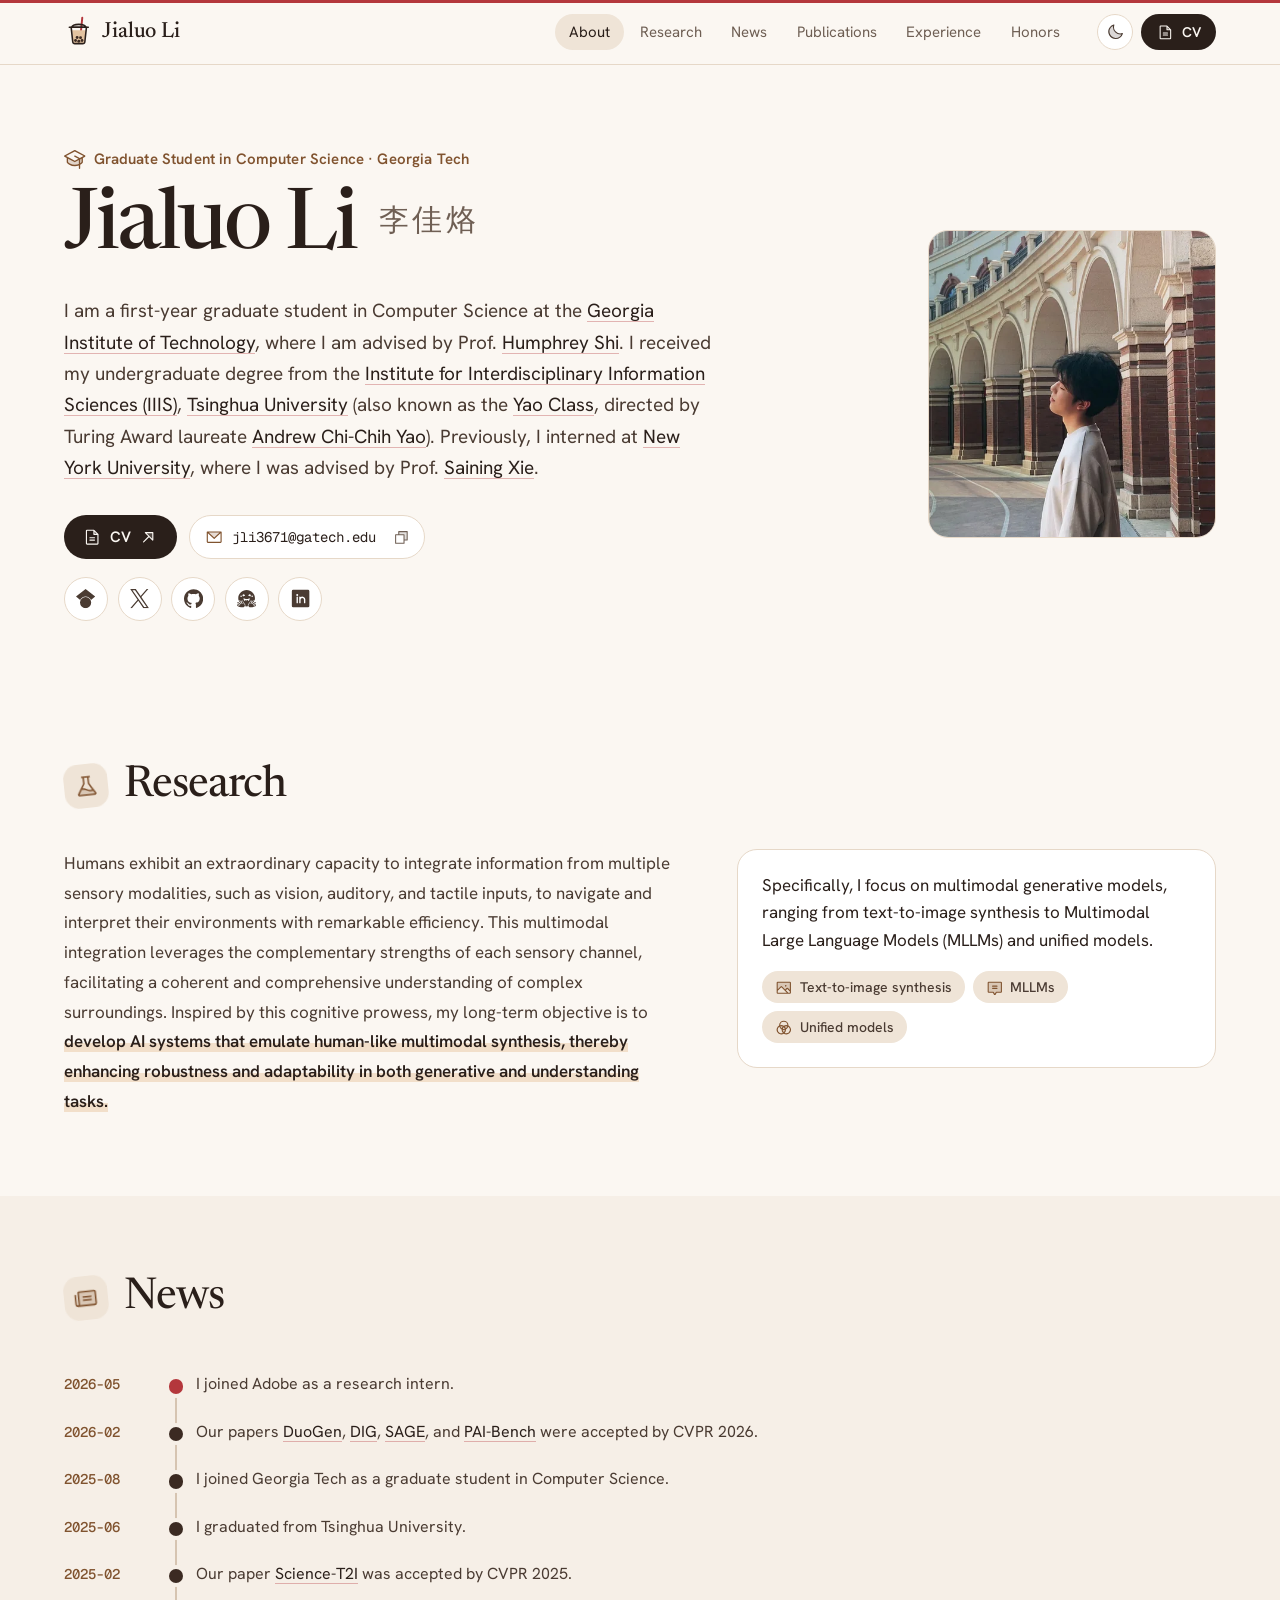
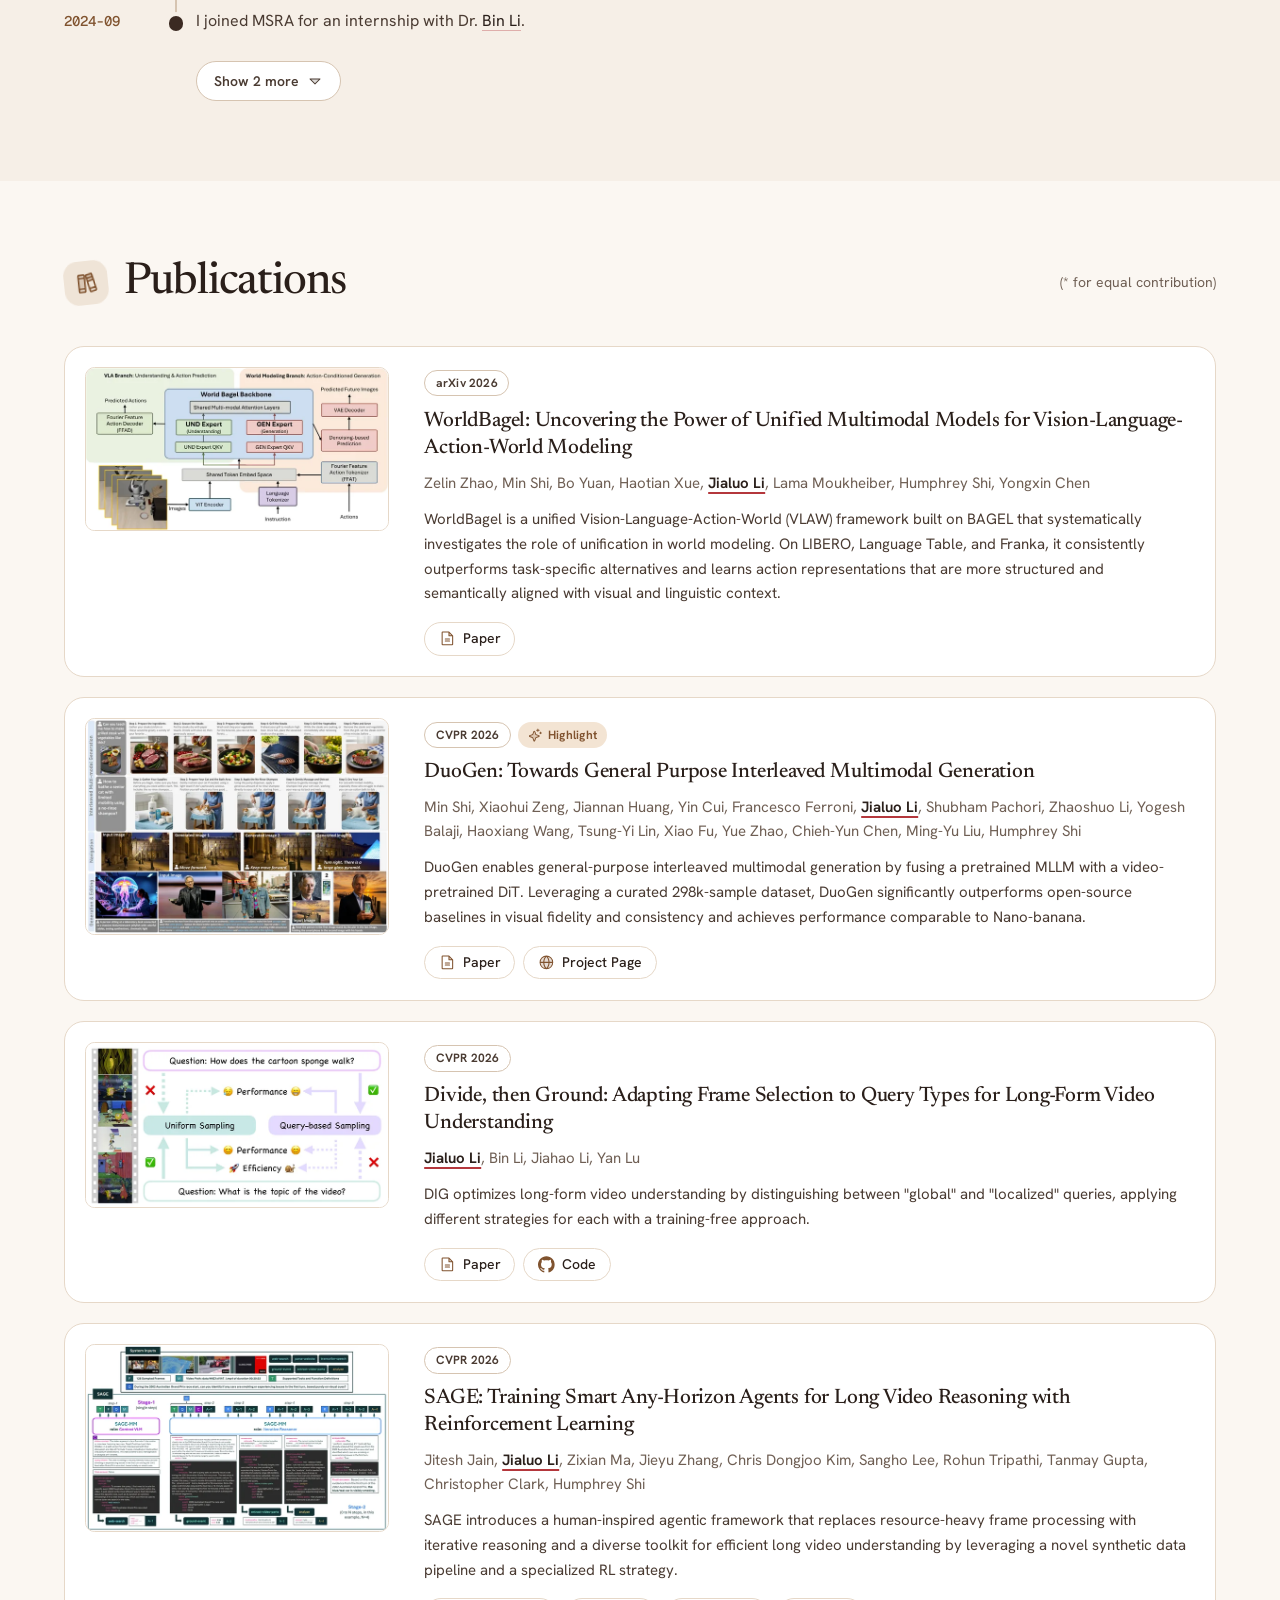
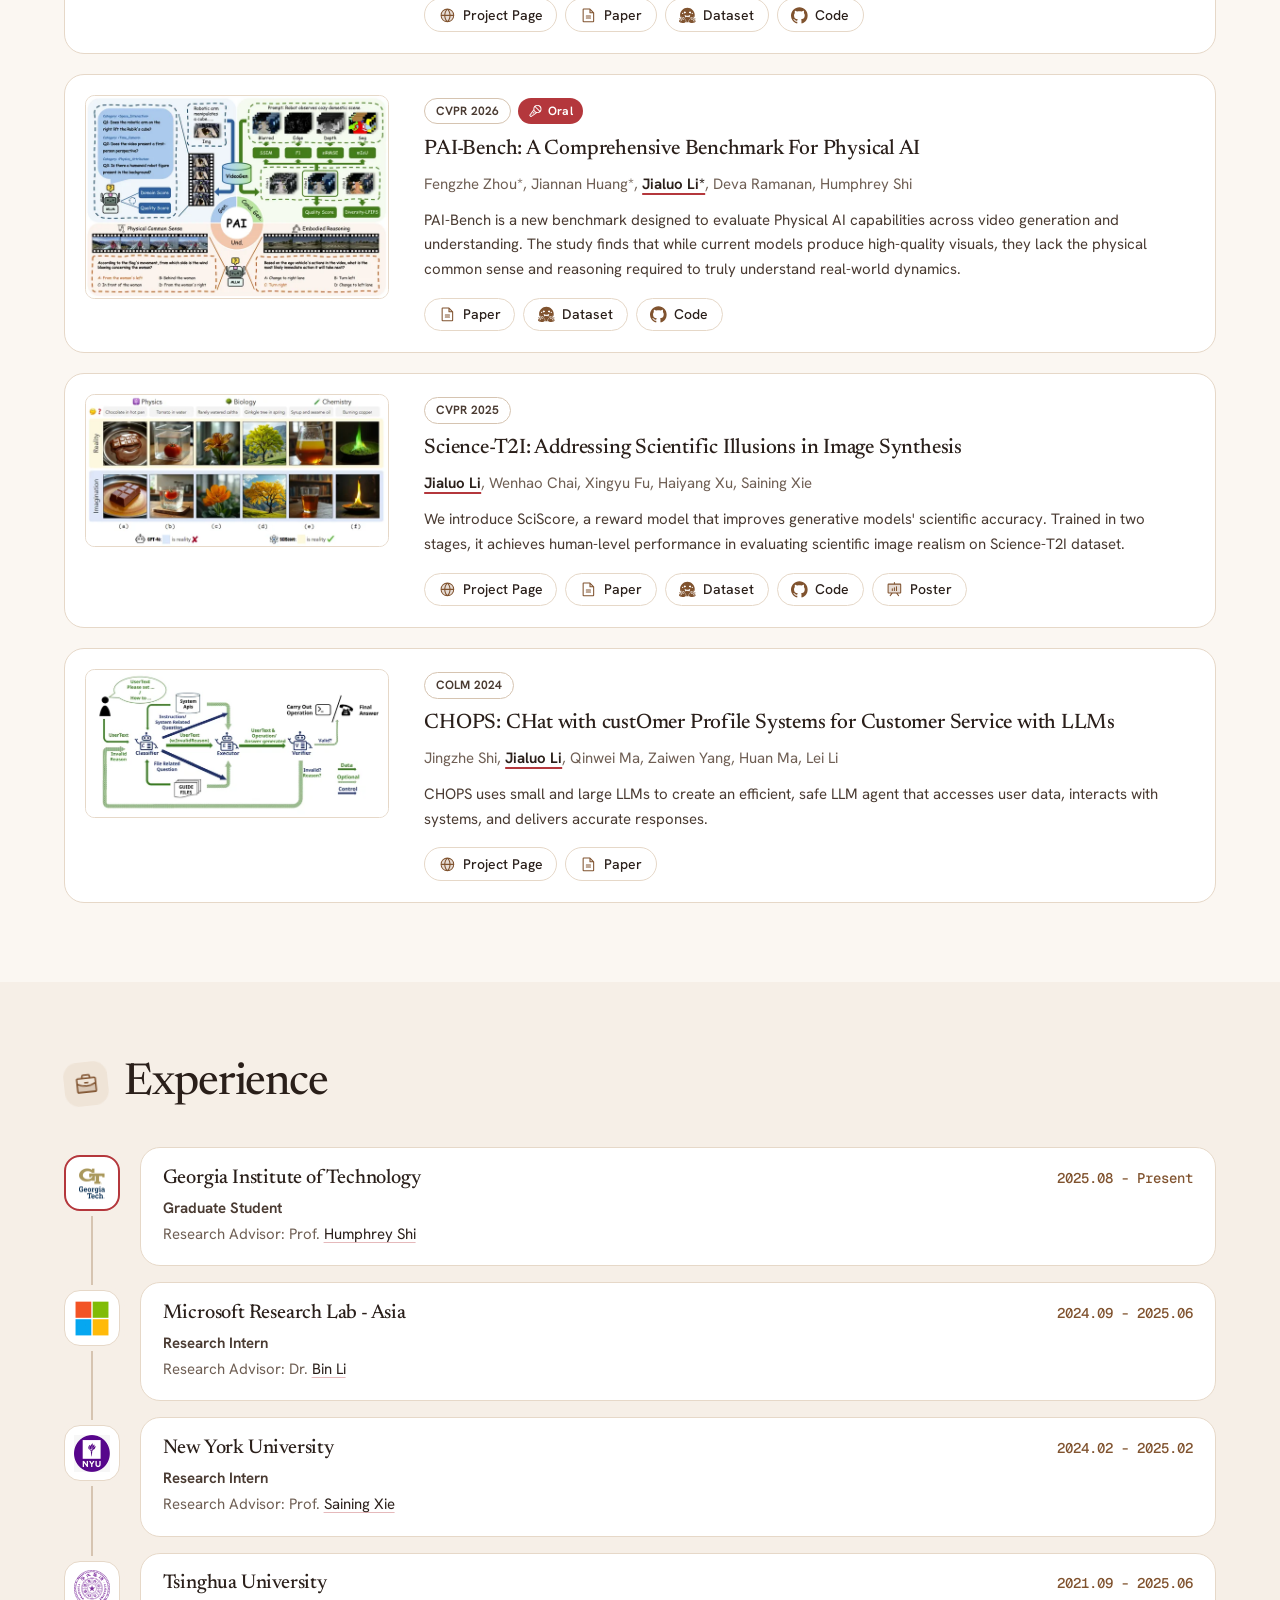
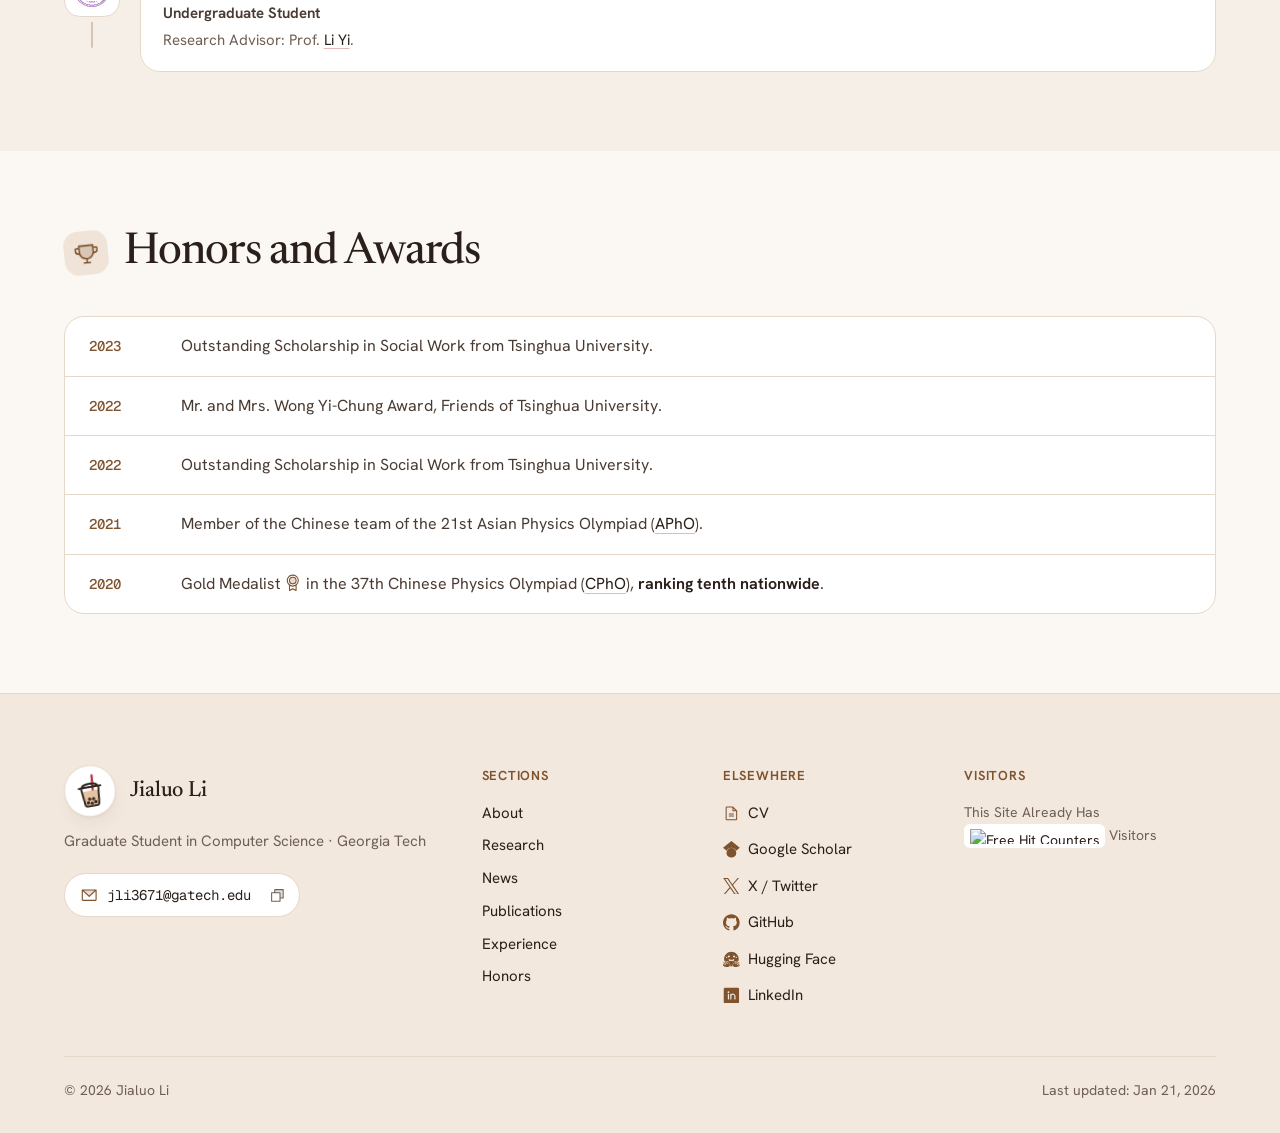
==== commit 8909b1bf: "Calm the portrait and paper cards; add LinkedIn, WorldBagel and news - Portrait is a plain rounded p" ====
--- a/index.html
+++ b/index.html
@@ -55,6 +55,7 @@
     <symbol id="b-googlescholar" viewBox="0 0 24 24"><path d="M5.242 13.769L0 9.5 12 0l12 9.5-5.242 4.269C17.548 11.249 14.978 9.5 12 9.5c-2.977 0-5.548 1.748-6.758 4.269zM12 10a7 7 0 1 0 0 14 7 7 0 0 0 0-14z"/></symbol>
     <symbol id="b-huggingface" viewBox="0 0 24 24"><path d="M12.025 1.13c-5.77 0-10.449 4.647-10.449 10.378 0 1.112.178 2.181.503 3.185.064-.222.203-.444.416-.577a.96.96 0 0 1 .524-.15c.293 0 .584.124.84.284.278.173.48.408.71.694.226.282.458.611.684.951v-.014c.017-.324.106-.622.264-.874s.403-.487.762-.543c.3-.047.596.06.787.203s.31.313.4.467c.15.257.212.468.233.542.01.026.653 1.552 1.657 2.54.616.605 1.01 1.223 1.082 1.912.055.537-.096 1.059-.38 1.572.637.121 1.294.187 1.967.187.657 0 1.298-.063 1.921-.178-.287-.517-.44-1.041-.384-1.581.07-.69.465-1.307 1.081-1.913 1.004-.987 1.647-2.513 1.657-2.539.021-.074.083-.285.233-.542.09-.154.208-.323.4-.467a1.08 1.08 0 0 1 .787-.203c.359.056.604.29.762.543s.247.55.265.874v.015c.225-.34.457-.67.683-.952.23-.286.432-.52.71-.694.257-.16.547-.284.84-.285a.97.97 0 0 1 .524.151c.228.143.373.388.43.625l.006.04a10.3 10.3 0 0 0 .534-3.273c0-5.731-4.678-10.378-10.449-10.378M8.327 6.583a1.5 1.5 0 0 1 .713.174 1.487 1.487 0 0 1 .617 2.013c-.183.343-.762-.214-1.102-.094-.38.134-.532.914-.917.71a1.487 1.487 0 0 1 .69-2.803m7.486 0a1.487 1.487 0 0 1 .689 2.803c-.385.204-.536-.576-.916-.71-.34-.12-.92.437-1.103.094a1.487 1.487 0 0 1 .617-2.013 1.5 1.5 0 0 1 .713-.174m-10.68 1.55a.96.96 0 1 1 0 1.921.96.96 0 0 1 0-1.92m13.838 0a.96.96 0 1 1 0 1.92.96.96 0 0 1 0-1.92M8.489 11.458c.588.01 1.965 1.157 3.572 1.164 1.607-.007 2.984-1.155 3.572-1.164.196-.003.305.12.305.454 0 .886-.424 2.328-1.563 3.202-.22-.756-1.396-1.366-1.63-1.32q-.011.001-.02.006l-.044.026-.01.008-.03.024q-.018.017-.035.036l-.032.04a1 1 0 0 0-.058.09l-.014.025q-.049.088-.11.19a1 1 0 0 1-.083.116 1.2 1.2 0 0 1-.173.18q-.035.029-.075.058a1.3 1.3 0 0 1-.251-.243 1 1 0 0 1-.076-.107c-.124-.193-.177-.363-.337-.444-.034-.016-.104-.008-.2.022q-.094.03-.216.087-.06.028-.125.063l-.13.074q-.067.04-.136.086a3 3 0 0 0-.135.096 3 3 0 0 0-.26.219 2 2 0 0 0-.12.121 2 2 0 0 0-.106.128l-.002.002a2 2 0 0 0-.09.132l-.001.001a1.2 1.2 0 0 0-.105.212q-.013.036-.024.073c-1.139-.875-1.563-2.317-1.563-3.203 0-.334.109-.457.305-.454m.836 10.354c.824-1.19.766-2.082-.365-3.194-1.13-1.112-1.789-2.738-1.789-2.738s-.246-.945-.806-.858-.97 1.499.202 2.362c1.173.864-.233 1.45-.685.64-.45-.812-1.683-2.896-2.322-3.295s-1.089-.175-.938.647 2.822 2.813 2.562 3.244-1.176-.506-1.176-.506-2.866-2.567-3.49-1.898.473 1.23 2.037 2.16c1.564.932 1.686 1.178 1.464 1.53s-3.675-2.511-4-1.297c-.323 1.214 3.524 1.567 3.287 2.405-.238.839-2.71-1.587-3.216-.642-.506.946 3.49 2.056 3.522 2.064 1.29.33 4.568 1.028 5.713-.624m5.349 0c-.824-1.19-.766-2.082.365-3.194 1.13-1.112 1.789-2.738 1.789-2.738s.246-.945.806-.858.97 1.499-.202 2.362c-1.173.864.233 1.45.685.64.451-.812 1.683-2.896 2.322-3.295s1.089-.175.938.647-2.822 2.813-2.562 3.244 1.176-.506 1.176-.506 2.866-2.567 3.49-1.898-.473 1.23-2.037 2.16c-1.564.932-1.686 1.178-1.464 1.53s3.675-2.511 4-1.297c.323 1.214-3.524 1.567-3.287 2.405.238.839 2.71-1.587 3.216-.642.506.946-3.49 2.056-3.522 2.064-1.29.33-4.568 1.028-5.713-.624"/></symbol>
     <symbol id="b-x" viewBox="0 0 24 24"><path d="M14.234 10.162 22.977 0h-2.072l-7.591 8.824L7.251 0H.258l9.168 13.343L.258 24H2.33l8.016-9.318L16.749 24h6.993zm-2.837 3.299-.929-1.329L3.076 1.56h3.182l5.965 8.532.929 1.329 7.754 11.09h-3.182z"/></symbol>
+    <symbol id="b-linkedin" viewBox="14 14 228 228"><path d="M216,24H40A16,16,0,0,0,24,40V216a16,16,0,0,0,16,16H216a16,16,0,0,0,16-16V40A16,16,0,0,0,216,24ZM96,176a8,8,0,0,1-16,0V112a8,8,0,0,1,16,0ZM88,96a12,12,0,1,1,12-12A12,12,0,0,1,88,96Zm96,80a8,8,0,0,1-16,0V140a20,20,0,0,0-40,0v36a8,8,0,0,1-16,0V112a8,8,0,0,1,15.79-1.78A36,36,0,0,1,184,140Z"/></symbol>
   </svg>
   <div class="scroll-progress" aria-hidden="true"></div>
 
@@ -125,13 +126,13 @@
             <li><a class="social social-x" href="https://x.com/JialuoLi1007" aria-label="X / Twitter" data-tip="X / Twitter"><svg class="icon icon-brand" aria-hidden="true"><use href="#b-x"></use></svg></a></li>
             <li><a class="social social-github" href="https://github.com/Jialuo-Li" aria-label="GitHub" data-tip="GitHub"><svg class="icon icon-brand" aria-hidden="true"><use href="#b-github"></use></svg></a></li>
             <li><a class="social social-huggingface" href="https://huggingface.co/Jialuo21" aria-label="Hugging Face" data-tip="Hugging Face"><svg class="icon icon-brand" aria-hidden="true"><use href="#b-huggingface"></use></svg></a></li>
+            <li><a class="social social-linkedin" href="https://www.linkedin.com/in/jialuo-li-13a025397/" aria-label="LinkedIn" data-tip="LinkedIn"><svg class="icon icon-brand" aria-hidden="true"><use href="#b-linkedin"></use></svg></a></li>
           </ul>
         </div>
         <figure class="portrait">
-          <a class="polaroid" href="images/Jialuo.jpg">
-            <img src="images/web/Jialuo-480.webp" srcset="images/web/Jialuo-480.webp 480w, images/web/Jialuo-960.webp 960w" sizes="(max-width: 47.5em) min(80vw, 18rem), 20.5rem" width="960" height="1029" alt="Portrait of Jialuo Li" fetchpriority="high">
+          <a href="images/Jialuo.jpg">
+            <img src="images/web/Jialuo-480.webp" srcset="images/web/Jialuo-480.webp 480w, images/web/Jialuo-960.webp 960w" sizes="(max-width: 47.5em) min(72vw, 16rem), 18rem" width="960" height="1029" alt="Portrait of Jialuo Li" fetchpriority="high">
           </a>
-          <span class="sticker" aria-hidden="true"><svg class="boba" viewBox="0 0 64 64" aria-hidden="true" focusable="false"><path class="boba-straw" d="M39.5 3.5 35 50"/><path class="boba-tea" d="M17.4 31h29.2l-2.3 24.4a3.6 3.6 0 0 1-3.6 3.3H23.3a3.6 3.6 0 0 1-3.6-3.3z"/><g class="boba-pearls"><circle cx="25" cy="53" r="3.1"/><circle cx="32" cy="54.6" r="3.1"/><circle cx="39" cy="53" r="3.1"/><circle cx="28.4" cy="46.6" r="3.1"/><circle cx="35.8" cy="46.8" r="3.1"/></g><path class="boba-cup" d="M15.5 24.5h33l-3.4 31.2a4.6 4.6 0 0 1-4.6 4.1H23.5a4.6 4.6 0 0 1-4.6-4.1z"/><path class="boba-lid" d="M11.5 24.5h41M17 24.5c1.6-8.5 28.4-8.5 30 0"/></svg></span>
         </figure>
       </div>
     </section>
@@ -175,27 +176,45 @@
         </div>
         <ul class="news" id="news-list" data-visible="6">
           <li>
+            <time datetime="2026-05">2026-05</time>
+            <p>
+              I joined Adobe as a research intern.
+            </p>
+          </li>
+          <li>
             <time datetime="2026-02">2026-02</time>
             <p>
               Our papers <a href="https://arxiv.org/abs/2602.00508">DuoGen</a>,
               <a href="https://arxiv.org/abs/2512.04000">DIG</a>,
               <a href="https://praeclarumjj3.github.io/sage/">SAGE</a>, and
               <a href="https://github.com/SHI-Labs/physical-ai-bench">PAI-Bench</a> were accepted by
-              CVPR 2026!
+              CVPR 2026.
+            </p>
+          </li>
+          <li>
+            <time datetime="2025-08">2025-08</time>
+            <p>
+              I joined Georgia Tech as a graduate student in Computer Science.
+            </p>
+          </li>
+          <li>
+            <time datetime="2025-06">2025-06</time>
+            <p>
+              I graduated from Tsinghua University.
             </p>
           </li>
           <li>
             <time datetime="2025-02">2025-02</time>
             <p>
               Our paper <a href="https://jialuo-li.github.io/Science-T2I-Web/">Science-T2I</a> was
-              accepted by CVPR 2025!
+              accepted by CVPR 2025.
             </p>
           </li>
           <li>
             <time datetime="2024-09">2024-09</time>
             <p>
-              I will join MSRA for an internship with Dr.
-              <a href="https://www.microsoft.com/en-us/research/people/libin/">Bin Li</a>!
+              I joined MSRA for an internship with Dr.
+              <a href="https://www.microsoft.com/en-us/research/people/libin/">Bin Li</a>.
             </p>
           </li>
           <!-- <li><strong>2024-09:</strong> ✨ Our research project about reflection anomaly in generative model is now availiable!</li> -->
@@ -203,15 +222,15 @@
             <time datetime="2024-07">2024-07</time>
             <p>
               Our paper <a href="https://arxiv.org/abs/2404.01343">CHOPS</a> was accepted by COLM
-              2024!
+              2024.
             </p>
           </li>
           <li>
             <time datetime="2024-02">2024-02</time>
             <p>
-              I will start my internship in NYU Courant advised by Prof.
+              I started an internship at NYU Courant in New York, advised by Prof.
               <a href="https://www.sainingxie.com/" rel="noopener noreferrer" target="_blank">Saining
-              Xie</a>. Looking forward to working with Saining in New York!
+              Xie</a>.
             </p>
           </li>
           <!-- <li><strong>2024-01:</strong> ✨ Our graphics course project is now available! Feel free to explore and try it out <a href="https://github.com/ziyuyuyuyu1/ACG-Project">here</a>.</li> -->
@@ -226,15 +245,43 @@
           <h2 id="publications-heading">Publications</h2>
           <p class="section-note">(* for equal contribution)</p>
         </div>
-        <section class="pub-year" aria-labelledby="year-2026">
-          <h3 class="year" id="year-2026">2026</h3>
+        <div class="pub-list">
+          <article class="paper">
+            <a class="paper-figure" href="https://arxiv.org/abs/2607.03461" tabindex="-1" aria-hidden="true">
+              <img src="images/web/WorldBagel-640.webp" srcset="images/web/WorldBagel-640.webp 640w, images/web/WorldBagel-1014.webp 1014w" sizes="(max-width: 47.5em) calc(100vw - 4.5rem), 19rem" width="1014" height="544" loading="lazy" decoding="async" alt="WorldBagel: Uncovering the Power of Unified Multimodal Models for Vision-Language-Action-World Modeling">
+            </a>
+            <div class="paper-body">
+              <p class="paper-venue"><span class="chip chip-venue">arXiv 2026</span></p>
+              <h3 class="paper-title"><a href="https://arxiv.org/abs/2607.03461">WorldBagel: Uncovering the Power of Unified Multimodal Models for Vision-Language-Action-World Modeling</a></h3>
+              <p class="paper-authors">
+                Zelin Zhao,
+                <a href="https://openreview.net/profile?id=~Min_Shi2">Min Shi</a>,
+                Bo Yuan,
+                Haotian Xue,
+                <strong class="me">Jialuo Li</strong>,
+                Lama Moukheiber,
+                <a href="https://www.humphreyshi.com/">Humphrey Shi</a>,
+                Yongxin Chen
+              </p>
+              <p class="paper-summary">
+                WorldBagel is a unified Vision-Language-Action-World (VLAW) framework built on BAGEL that
+                systematically investigates the role of unification in world modeling. On LIBERO, Language
+                Table, and Franka, it consistently outperforms task-specific alternatives and learns
+                action representations that are more structured and semantically aligned with visual and
+                linguistic context.
+              </p>
+              <ul class="paper-links" aria-label="Resources for WorldBagel">
+                <li><a class="link-chip" href="https://arxiv.org/abs/2607.03461"><svg class="icon" aria-hidden="true"><use href="#ph-file-text"></use></svg>Paper</a></li>
+              </ul>
+            </div>
+          </article>
           <article class="paper">
             <a class="paper-figure" href="https://arxiv.org/abs/2602.00508" tabindex="-1" aria-hidden="true">
               <img src="images/web/DuoGen-640.webp" srcset="images/web/DuoGen-640.webp 640w, images/web/DuoGen-1280.webp 1280w" sizes="(max-width: 47.5em) calc(100vw - 4.5rem), 19rem" width="1280" height="908" loading="lazy" decoding="async" alt="DuoGen: Towards General Purpose Interleaved Multimodal Generation">
             </a>
             <div class="paper-body">
               <p class="paper-venue"><span class="chip chip-venue">CVPR 2026</span> <span class="chip chip-highlight"><svg class="icon" aria-hidden="true"><use href="#ph-sparkle"></use></svg>Highlight</span></p>
-              <h4 class="paper-title"><a href="https://arxiv.org/abs/2602.00508">DuoGen: Towards General Purpose Interleaved Multimodal Generation</a></h4>
+              <h3 class="paper-title"><a href="https://arxiv.org/abs/2602.00508">DuoGen: Towards General Purpose Interleaved Multimodal Generation</a></h3>
               <p class="paper-authors">
                 <a href="https://openreview.net/profile?id=~Min_Shi2">Min Shi</a>,
                 <a href="https://scholar.google.com/citations?user=ba8ZWdcAAAAJ&amp;hl=en">Xiaohui Zeng</a>,
@@ -271,7 +318,7 @@
             </a>
             <div class="paper-body">
               <p class="paper-venue"><span class="chip chip-venue">CVPR 2026</span></p>
-              <h4 class="paper-title"><a href="https://arxiv.org/abs/2512.04000">Divide, then Ground: Adapting Frame Selection to Query Types for Long-Form Video Understanding</a></h4>
+              <h3 class="paper-title"><a href="https://arxiv.org/abs/2512.04000">Divide, then Ground: Adapting Frame Selection to Query Types for Long-Form Video Understanding</a></h3>
               <p class="paper-authors">
                 <strong class="me">Jialuo Li</strong>,
                 <a href="https://scholar.google.com/citations?hl=zh-CN&amp;user=rxZn4g0AAAAJ&amp;view_op=list_works&amp;sortby=pubdate">Bin Li</a>,
@@ -294,7 +341,7 @@
             </a>
             <div class="paper-body">
               <p class="paper-venue"><span class="chip chip-venue">CVPR 2026</span></p>
-              <h4 class="paper-title"><a href="https://praeclarumjj3.github.io/sage/">SAGE: Training Smart Any-Horizon Agents for Long Video Reasoning with Reinforcement Learning</a></h4>
+              <h3 class="paper-title"><a href="https://praeclarumjj3.github.io/sage/">SAGE: Training Smart Any-Horizon Agents for Long Video Reasoning with Reinforcement Learning</a></h3>
               <p class="paper-authors">
                 <a href="https://praeclarumjj3.github.io/">Jitesh Jain</a>,
                 <strong class="me">Jialuo Li</strong>,
@@ -326,7 +373,7 @@
             </a>
             <div class="paper-body">
               <p class="paper-venue"><span class="chip chip-venue">CVPR 2026</span> <span class="chip chip-oral"><svg class="icon" aria-hidden="true"><use href="#ph-microphone-stage"></use></svg>Oral</span></p>
-              <h4 class="paper-title"><a href="https://github.com/SHI-Labs/physical-ai-bench">PAI-Bench: A Comprehensive Benchmark For Physical AI</a></h4>
+              <h3 class="paper-title"><a href="https://github.com/SHI-Labs/physical-ai-bench">PAI-Bench: A Comprehensive Benchmark For Physical AI</a></h3>
               <p class="paper-authors">
                 <a href="https://github.com/Leymore">Fengzhe Zhou*</a>,
                 <a href="https://rbrq03.github.io/">Jiannan Huang*</a>,
@@ -347,16 +394,13 @@
               </ul>
             </div>
           </article>
-        </section>
-        <section class="pub-year" aria-labelledby="year-2025">
-          <h3 class="year" id="year-2025">2025</h3>
           <article class="paper">
             <a class="paper-figure" href="https://jialuo-li.github.io/Science-T2I-Web/" tabindex="-1" aria-hidden="true">
               <img src="images/web/Scibench-640.webp" srcset="images/web/Scibench-640.webp 640w, images/web/Scibench-1203.webp 1203w" sizes="(max-width: 47.5em) calc(100vw - 4.5rem), 19rem" width="1203" height="602" loading="lazy" decoding="async" alt="Science-T2I: Addressing Scientific Illusions in Image Synthesis">
             </a>
             <div class="paper-body">
               <p class="paper-venue"><span class="chip chip-venue">CVPR 2025</span></p>
-              <h4 class="paper-title"><a href="https://jialuo-li.github.io/Science-T2I-Web/">Science-T2I: Addressing Scientific Illusions in Image Synthesis</a></h4>
+              <h3 class="paper-title"><a href="https://jialuo-li.github.io/Science-T2I-Web/">Science-T2I: Addressing Scientific Illusions in Image Synthesis</a></h3>
               <p class="paper-authors">
                 <strong class="me">Jialuo Li</strong>,
                 <a href="https://wenhaochai.com/">Wenhao Chai</a>,
@@ -378,16 +422,13 @@
               </ul>
             </div>
           </article>
-        </section>
-        <section class="pub-year" aria-labelledby="year-2024">
-          <h3 class="year" id="year-2024">2024</h3>
           <article class="paper">
             <a class="paper-figure" href="https://arxiv.org/abs/2404.01343" tabindex="-1" aria-hidden="true">
               <img src="images/web/CHOPS-640.webp" srcset="images/web/CHOPS-640.webp 640w, images/web/CHOPS-840.webp 840w" sizes="(max-width: 47.5em) calc(100vw - 4.5rem), 19rem" width="840" height="408" loading="lazy" decoding="async" alt="CHOPS: CHat with custOmer Profile Systems for Customer Service with LLMs">
             </a>
             <div class="paper-body">
               <p class="paper-venue"><span class="chip chip-venue">COLM 2024</span></p>
-              <h4 class="paper-title"><a href="https://arxiv.org/abs/2404.01343">CHOPS: CHat with custOmer Profile Systems for Customer Service with LLMs</a></h4>
+              <h3 class="paper-title"><a href="https://arxiv.org/abs/2404.01343">CHOPS: CHat with custOmer Profile Systems for Customer Service with LLMs</a></h3>
               <p class="paper-authors">
                 <a href="https://github.com/JingzheShi">Jingzhe Shi</a>,
                 <strong class="me">Jialuo Li</strong>,
@@ -406,7 +447,7 @@
               </ul>
             </div>
           </article>
-        </section>
+        </div>
       </div>
     </section>
     <!-- <table style="width:100%;border:0px;border-spacing:0px;border-collapse:separate;margin-right:auto;margin-left:auto;"><tbody>
@@ -554,7 +595,7 @@
   <footer class="site-footer">
     <div class="container footer-grid">
       <div class="footer-brand">
-        <a class="brand" href="#top"><svg class="boba" viewBox="0 0 64 64" aria-hidden="true" focusable="false"><path class="boba-straw" d="M39.5 3.5 35 50"/><path class="boba-tea" d="M17.4 31h29.2l-2.3 24.4a3.6 3.6 0 0 1-3.6 3.3H23.3a3.6 3.6 0 0 1-3.6-3.3z"/><g class="boba-pearls"><circle cx="25" cy="53" r="3.1"/><circle cx="32" cy="54.6" r="3.1"/><circle cx="39" cy="53" r="3.1"/><circle cx="28.4" cy="46.6" r="3.1"/><circle cx="35.8" cy="46.8" r="3.1"/></g><path class="boba-cup" d="M15.5 24.5h33l-3.4 31.2a4.6 4.6 0 0 1-4.6 4.1H23.5a4.6 4.6 0 0 1-4.6-4.1z"/><path class="boba-lid" d="M11.5 24.5h41M17 24.5c1.6-8.5 28.4-8.5 30 0"/></svg><span>Jialuo Li</span></a>
+        <a class="brand" href="#top"><span class="sticker"><svg class="boba" viewBox="0 0 64 64" aria-hidden="true" focusable="false"><path class="boba-straw" d="M39.5 3.5 35 50"/><path class="boba-tea" d="M17.4 31h29.2l-2.3 24.4a3.6 3.6 0 0 1-3.6 3.3H23.3a3.6 3.6 0 0 1-3.6-3.3z"/><g class="boba-pearls"><circle cx="25" cy="53" r="3.1"/><circle cx="32" cy="54.6" r="3.1"/><circle cx="39" cy="53" r="3.1"/><circle cx="28.4" cy="46.6" r="3.1"/><circle cx="35.8" cy="46.8" r="3.1"/></g><path class="boba-cup" d="M15.5 24.5h33l-3.4 31.2a4.6 4.6 0 0 1-4.6 4.1H23.5a4.6 4.6 0 0 1-4.6-4.1z"/><path class="boba-lid" d="M11.5 24.5h41M17 24.5c1.6-8.5 28.4-8.5 30 0"/></svg></span><span>Jialuo Li</span></a>
         <p>Graduate Student in Computer Science · Georgia Tech</p>
         <span class="email-pill">
           <svg class="icon" aria-hidden="true"><use href="#ph-envelope-simple"></use></svg><a href="mailto:jli3671@gatech.edu">jli3671@gatech.edu</a>
@@ -580,6 +621,7 @@
           <li><a href="https://x.com/JialuoLi1007"><svg class="icon icon-brand" aria-hidden="true"><use href="#b-x"></use></svg>X / Twitter</a></li>
           <li><a href="https://github.com/Jialuo-Li"><svg class="icon icon-brand" aria-hidden="true"><use href="#b-github"></use></svg>GitHub</a></li>
           <li><a href="https://huggingface.co/Jialuo21"><svg class="icon icon-brand" aria-hidden="true"><use href="#b-huggingface"></use></svg>Hugging Face</a></li>
+          <li><a href="https://www.linkedin.com/in/jialuo-li-13a025397/"><svg class="icon icon-brand" aria-hidden="true"><use href="#b-linkedin"></use></svg>LinkedIn</a></li>
         </ul>
       </div>
       <div class="footer-col footer-visitors">
--- a/stylesheet.css
+++ b/stylesheet.css
@@ -136,7 +136,11 @@
   --pearl-dot: var(--pearl-800);
   --header-bg: rgb(251 247 242 / 0.85);
   --footer-bg: #f2e8dd;
-  --shadow: 0 1px 2px rgb(42 31 26 / 0.05), 0 18px 36px -20px rgb(74 48 30 / 0.35);
+  --line-hover: #d9be9f;
+  --shadow-edge: rgb(42 31 26 / 0.05);
+  --shadow-tint: rgb(74 48 30 / 0.32);
+  --shadow: 0 1px 2px var(--shadow-edge), 0 18px 36px -20px var(--shadow-tint);
+  --shadow-soft: 0 1px 2px var(--shadow-edge), 0 10px 26px -16px var(--shadow-tint);
   --boba-ink: var(--pearl-900);
   --boba-tea: var(--tea-300);
   --boba-pearl: var(--pearl-800);
@@ -197,8 +201,10 @@
     --pearl-dot: light-dark(var(--pearl-800), var(--foam-300));
     --header-bg: light-dark(rgb(251 247 242 / 0.85), rgb(25 19 16 / 0.85));
     --footer-bg: light-dark(#f2e8dd, var(--night-950));
-    --shadow: light-dark(0 1px 2px rgb(42 31 26 / 0.05), 0 1px 2px rgb(0 0 0 / 0.3)),
-      light-dark(0 18px 36px -20px rgb(74 48 30 / 0.35), 0 18px 36px -18px rgb(0 0 0 / 0.65));
+    --line-hover: light-dark(#d9be9f, #5b473b);
+    /* light-dark() only takes colors, so the shadows switch through their colors. */
+    --shadow-edge: light-dark(rgb(42 31 26 / 0.05), rgb(0 0 0 / 0.3));
+    --shadow-tint: light-dark(rgb(74 48 30 / 0.32), rgb(0 0 0 / 0.6));
     --boba-ink: light-dark(var(--pearl-900), var(--foam-100));
     --boba-tea: light-dark(var(--tea-300), #8c6a4f);
     --boba-pearl: light-dark(var(--pearl-800), #1f1612);
@@ -571,7 +577,7 @@
   font-weight: 500;
   line-height: 1.2;
   text-decoration: none;
-  transition: background-color 0.2s ease, color 0.2s ease, border-color 0.2s ease, transform 0.25s var(--ease);
+  transition: background-color 0.2s ease, color 0.2s ease, border-color 0.2s ease;
 }
 
 .link-chip .icon {
@@ -582,14 +588,13 @@
 }
 
 .link-chip:hover {
-  border-color: var(--btn-bg);
-  background: var(--btn-bg);
-  color: var(--btn-ink);
-  transform: translateY(-1px);
+  border-color: var(--line-hover);
+  background: var(--tint);
+  color: var(--ink);
 }
 
 .link-chip:hover .icon {
-  color: inherit;
+  color: var(--straw);
 }
 
 /* ---------------------------------------------------------------- header */
@@ -760,7 +765,7 @@
 
 .hero-grid {
   display: grid;
-  grid-template-columns: minmax(0, 1fr) minmax(15rem, 22.5rem);
+  grid-template-columns: minmax(0, 1fr) minmax(13rem, 18rem);
   align-items: center;
   gap: clamp(2.5rem, 6vw, 6rem);
 }
@@ -863,6 +868,11 @@
 .social-huggingface {
   --brand: #ffd21e;
   --brand-ink: #2a1f1a;
+}
+
+.social-linkedin {
+  --brand: #0a66c2;
+  --brand-ink: #fff;
 }
 
 /* Name tooltip on hover/focus (the accessible name comes from aria-label). */
@@ -893,71 +903,21 @@
   display: block;
 }
 
-/* The padding holds the tilt, sticker and pearls, so nothing spills outside the figure. */
+/* A plain rounded photo: no frame, tilt, decoration or hover effect. */
 .portrait {
-  position: relative;
   justify-self: end;
   width: 100%;
-  padding: 1.15rem 0.95rem;
-  isolation: isolate;
-}
-
-/* A few "tapioca pearls" scattered behind the photo. */
-.portrait::before {
-  content: "";
-  position: absolute;
-  inset: 0;
-  z-index: -1;
-  background:
-    radial-gradient(circle at 97% 3%, var(--tint) 0 9px, transparent 10px),
-    radial-gradient(circle at 86% 1.5%, var(--tint) 0 5px, transparent 6px),
-    radial-gradient(circle at 2% 32%, var(--tint) 0 7px, transparent 8px),
-    radial-gradient(circle at 99% 72%, var(--tint) 0 6px, transparent 7px);
-}
-
-.polaroid {
+}
+
+.portrait a {
   display: block;
-  padding: 0.7rem 0.7rem 2.75rem;
+  border-radius: var(--radius-lg);
+}
+
+.portrait img {
+  width: 100%;
   border: 1px solid var(--line);
-  border-radius: 1rem;
-  background: var(--surface);
-  box-shadow: var(--shadow);
-  transform: rotate(2.5deg);
-  transition: transform 0.6s var(--ease), box-shadow 0.6s var(--ease);
-}
-
-.polaroid img {
-  width: 100%;
-  border-radius: 0.55rem;
-}
-
-.portrait:hover .polaroid {
-  transform: rotate(0deg) translateY(-3px);
-}
-
-.sticker {
-  position: absolute;
-  bottom: 2rem;
-  left: 0;
-  display: grid;
-  place-items: center;
-  width: 4.75rem;
-  height: 4.75rem;
-  border: 1px solid var(--line);
-  border-radius: 50%;
-  background: var(--sticker-bg);
-  box-shadow: var(--shadow);
-  transform: rotate(-12deg);
-  transition: transform 0.5s var(--ease);
-}
-
-.sticker .boba {
-  width: 3rem;
-  height: 3rem;
-}
-
-.portrait:hover .sticker {
-  transform: rotate(8deg) scale(1.06);
+  border-radius: var(--radius-lg);
 }
 
 /* ---------------------------------------------------------------- sections */
@@ -1176,73 +1136,47 @@
   transform: rotate(180deg);
 }
 
-/* Publications */
-
-.pub-year + .pub-year {
-  margin-top: clamp(2.5rem, 2rem + 2vw, 3.5rem);
-}
-
-.year {
-  display: flex;
-  align-items: center;
-  gap: 1rem;
-  margin-bottom: 1.25rem;
-  color: var(--tea);
-  font-family: var(--font-serif);
-  font-size: 1.5rem;
-  font-style: italic;
-  font-weight: 450;
-  line-height: 1.2;
-}
-
-.year::after {
-  content: "";
-  flex: 1;
-  height: 1px;
-  background: var(--line);
-}
+/* Publications: one list in the original order; each venue chip carries the year. */
 
 .paper {
   display: grid;
   grid-template-columns: minmax(0, 19rem) minmax(0, 1fr);
   gap: clamp(1.25rem, 1rem + 1.5vw, 2.25rem);
-  padding: 1.1rem 1.5rem 1.2rem 1.1rem;
+  padding: 1.25rem 1.5rem 1.3rem 1.25rem;
   border: 1px solid var(--line);
   border-radius: var(--radius-lg);
   background: var(--surface);
-  transition: transform 0.35s var(--ease), box-shadow 0.35s var(--ease), border-color 0.35s ease;
+  transition: border-color 0.3s ease, box-shadow 0.3s ease;
 }
 
 .paper + .paper {
   margin-top: 1.25rem;
 }
 
+/* Hover keeps everything in place: the edge warms and a soft shadow settles under the card. */
 .paper:hover {
-  border-color: var(--line-strong);
-  box-shadow: var(--shadow);
-  transform: translateY(-3px);
+  border-color: var(--line-hover);
+  box-shadow: var(--shadow-soft);
 }
 
 .paper-figure {
   display: block;
   align-self: start;
-  aspect-ratio: 16 / 10;
-  padding: 0.7rem;
-  border-radius: var(--radius);
-  background: var(--tint);
-}
-
-/* Figures are always shown whole: contained, never cropped. */
+  border-radius: var(--radius-sm);
+}
+
+/* Figures are shown whole at their own aspect ratio: no frame, cropping or zoom. */
 .paper-figure img {
   width: 100%;
-  height: 100%;
   object-fit: contain;
-  border-radius: 4px;
-  transition: transform 0.6s var(--ease);
+  border: 1px solid var(--line);
+  border-radius: var(--radius-sm);
+  background: var(--white);
+  transition: border-color 0.3s ease;
 }
 
 .paper:hover .paper-figure img {
-  transform: scale(1.035);
+  border-color: var(--line-hover);
 }
 
 .paper-body {
@@ -1384,13 +1318,12 @@
   border: 1px solid var(--line);
   border-radius: var(--radius-lg);
   background: var(--surface);
-  transition: transform 0.35s var(--ease), box-shadow 0.35s var(--ease), border-color 0.35s ease;
+  transition: border-color 0.3s ease, box-shadow 0.3s ease;
 }
 
 .tl-item:hover .tl-card {
-  border-color: var(--line-strong);
-  box-shadow: var(--shadow);
-  transform: translateX(4px);
+  border-color: var(--line-hover);
+  box-shadow: var(--shadow-soft);
 }
 
 .tl-head {
@@ -1510,6 +1443,35 @@
 
 .footer-brand > p {
   margin-block: 0.75rem 1.25rem;
+}
+
+.footer-brand .brand {
+  gap: 0.85rem;
+}
+
+/* The boba sticker signs off the page: on hover it turns and the pearls bob (see the motion block). */
+.sticker {
+  display: grid;
+  flex: none;
+  place-items: center;
+  width: 3.25rem;
+  height: 3.25rem;
+  border: 1px solid var(--line);
+  border-radius: 50%;
+  background: var(--sticker-bg);
+  box-shadow: var(--shadow-soft);
+  transform: rotate(-10deg);
+  transition: transform 0.5s var(--ease);
+}
+
+.brand .sticker .boba {
+  width: 2.15rem;
+  height: 2.15rem;
+  margin-top: 0;
+}
+
+.brand:hover .sticker {
+  transform: rotate(6deg) scale(1.05);
 }
 
 .footer-label {
@@ -1651,23 +1613,19 @@
     animation-delay: 0.15s;
   }
 
-  .brand:hover .boba-pearls circle,
-  .portrait:hover .boba-pearls circle {
+  .brand:hover .boba-pearls circle {
     animation: bob 0.45s ease-in-out infinite alternate;
   }
 
-  .brand:hover .boba-pearls circle:nth-child(2n),
-  .portrait:hover .boba-pearls circle:nth-child(2n) {
+  .brand:hover .boba-pearls circle:nth-child(2n) {
     animation-delay: 0.15s;
   }
 
-  .brand:hover .boba-pearls circle:nth-child(3n),
-  .portrait:hover .boba-pearls circle:nth-child(3n) {
+  .brand:hover .boba-pearls circle:nth-child(3n) {
     animation-delay: 0.3s;
   }
 
-  .brand:hover .boba-straw,
-  .portrait:hover .boba-straw {
+  .brand:hover .boba-straw {
     animation: stir 0.9s ease-in-out infinite alternate;
   }
 
@@ -1780,7 +1738,7 @@
 
   .portrait {
     justify-self: start;
-    max-width: min(88vw, 20rem);
+    max-width: min(72vw, 16rem);
   }
 
   .paper {
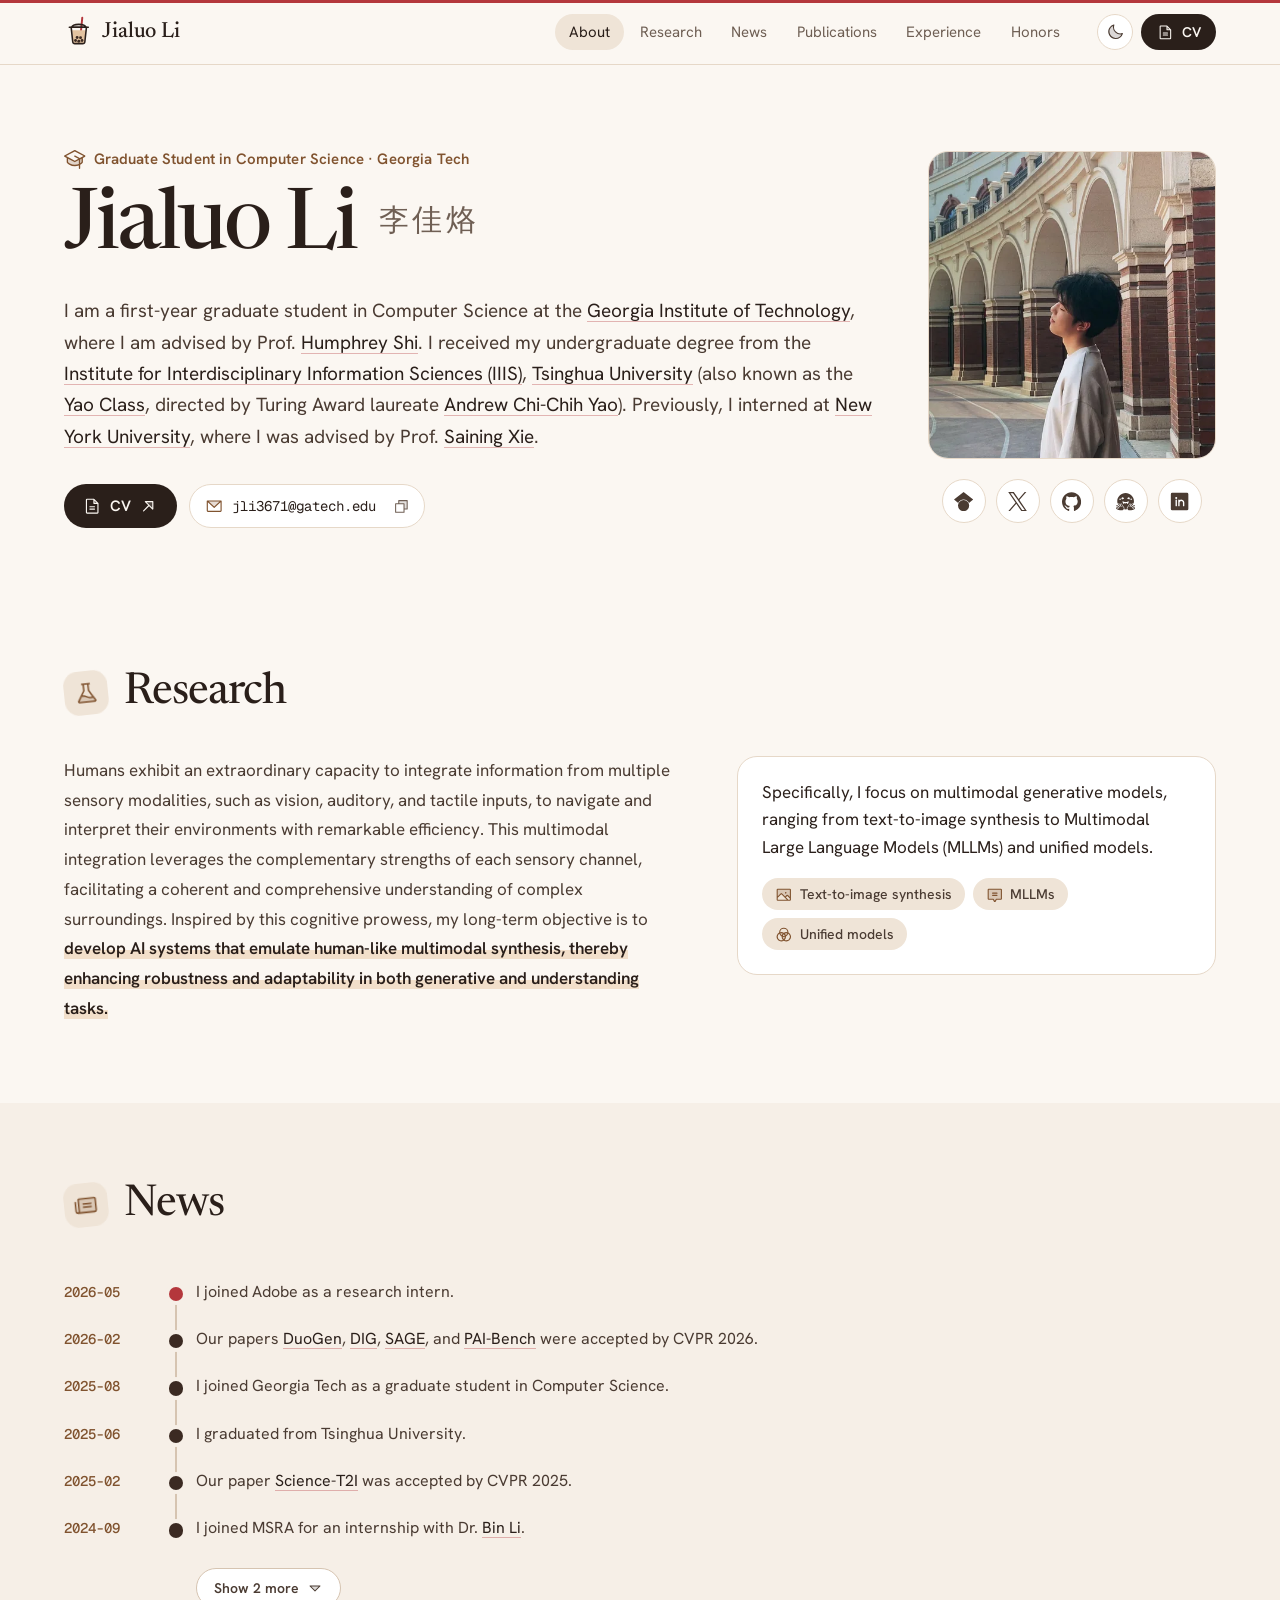
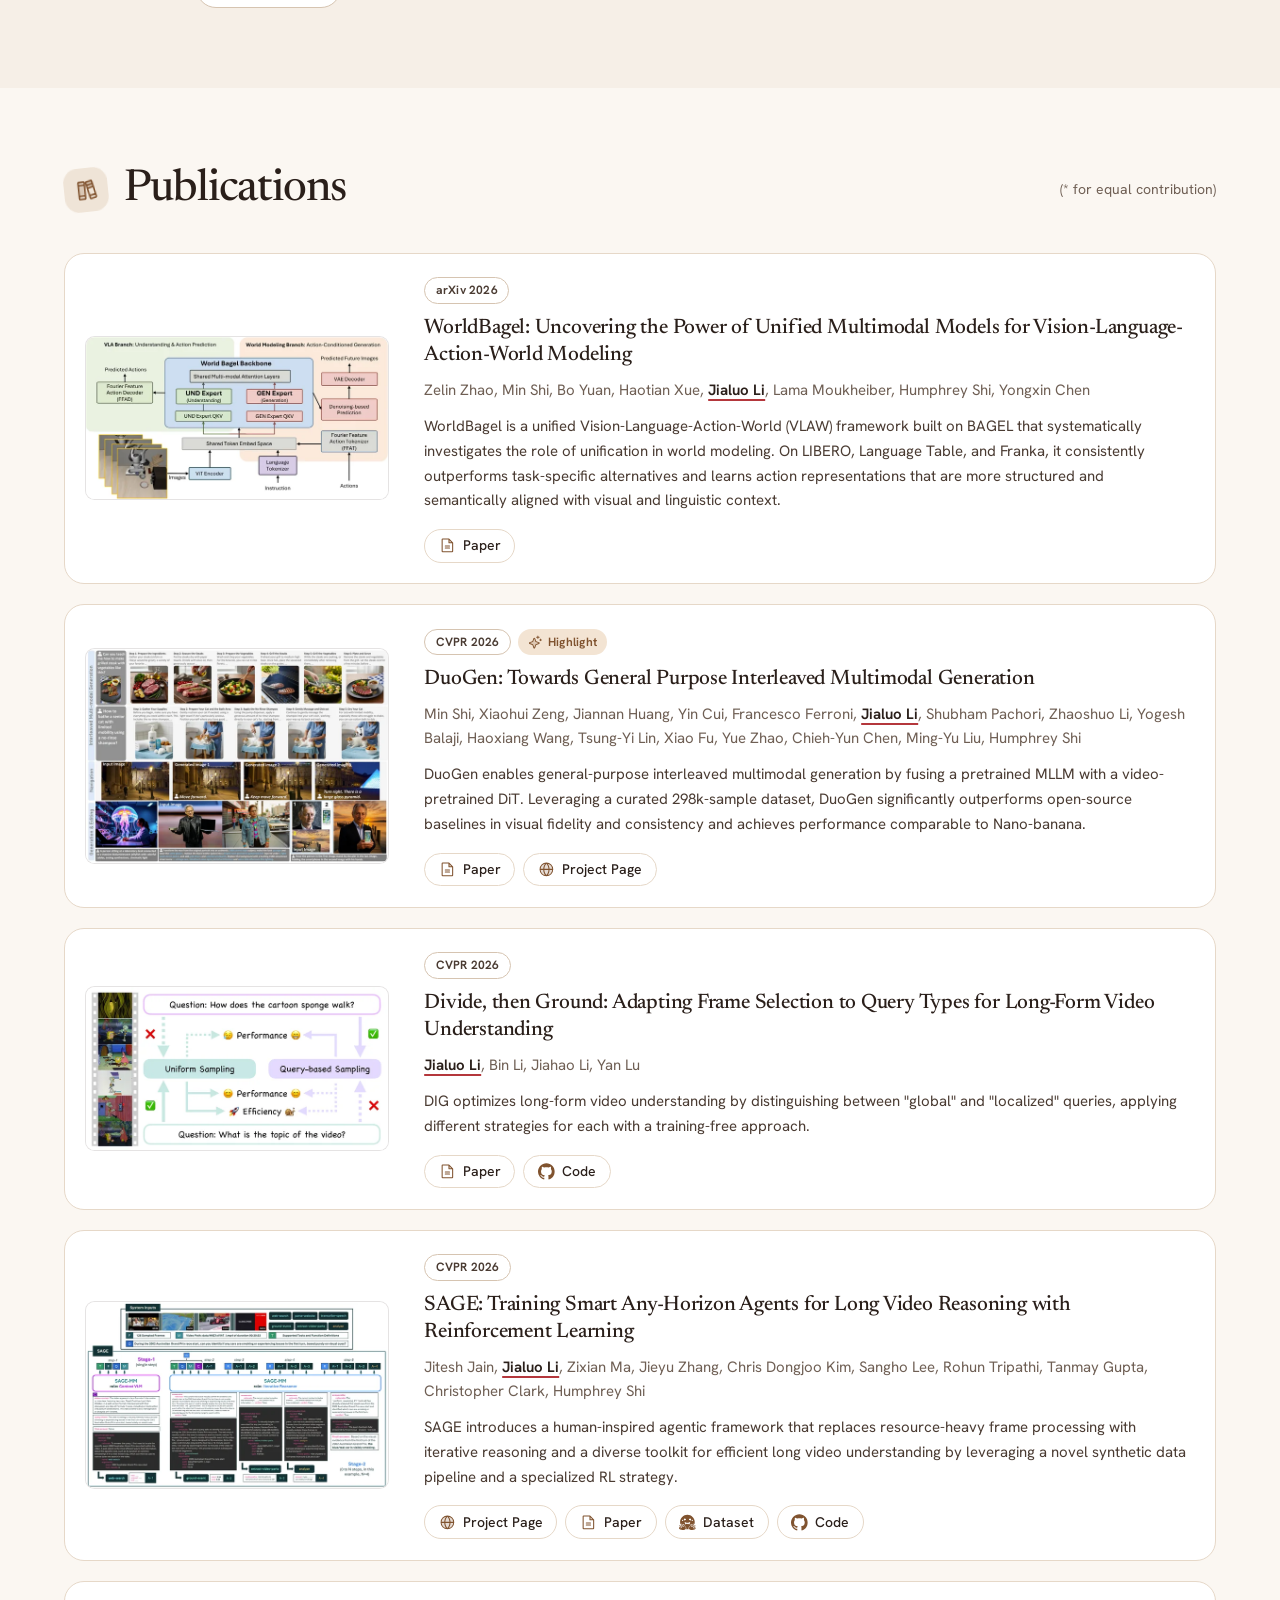
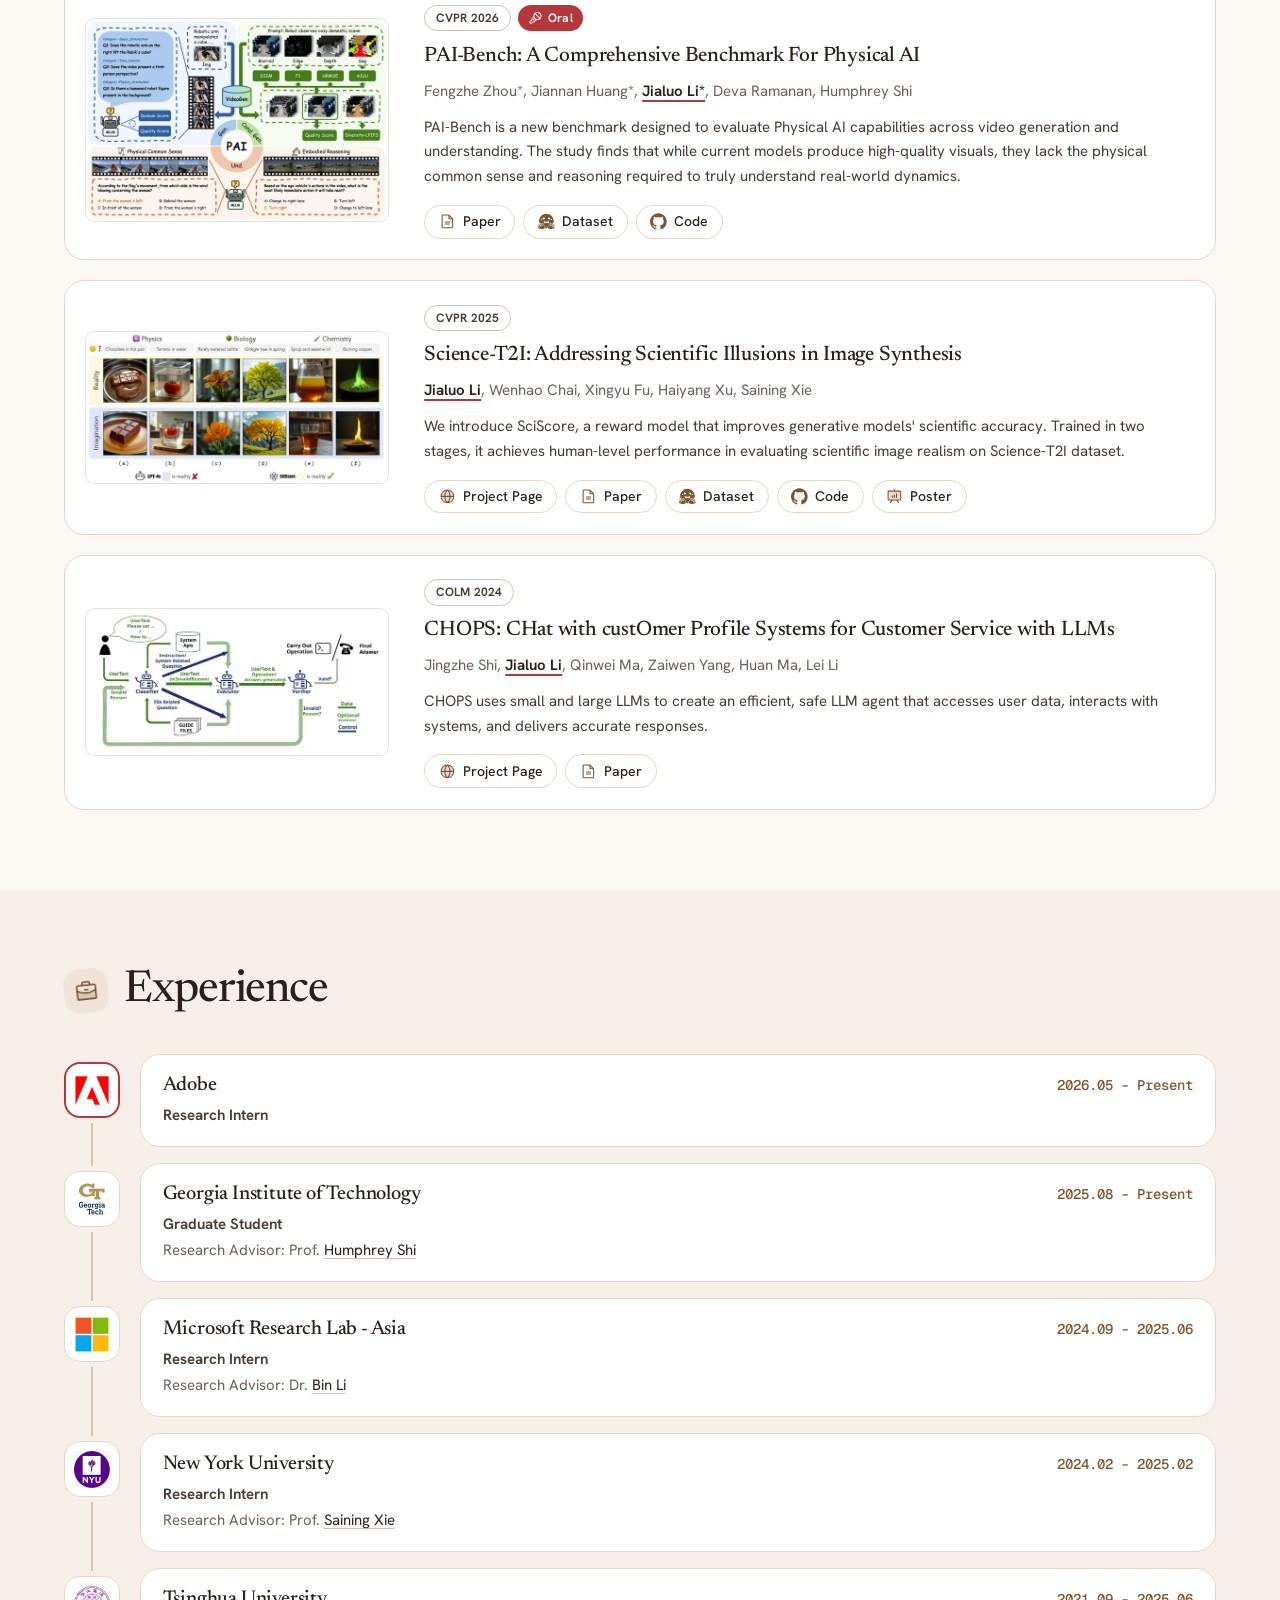
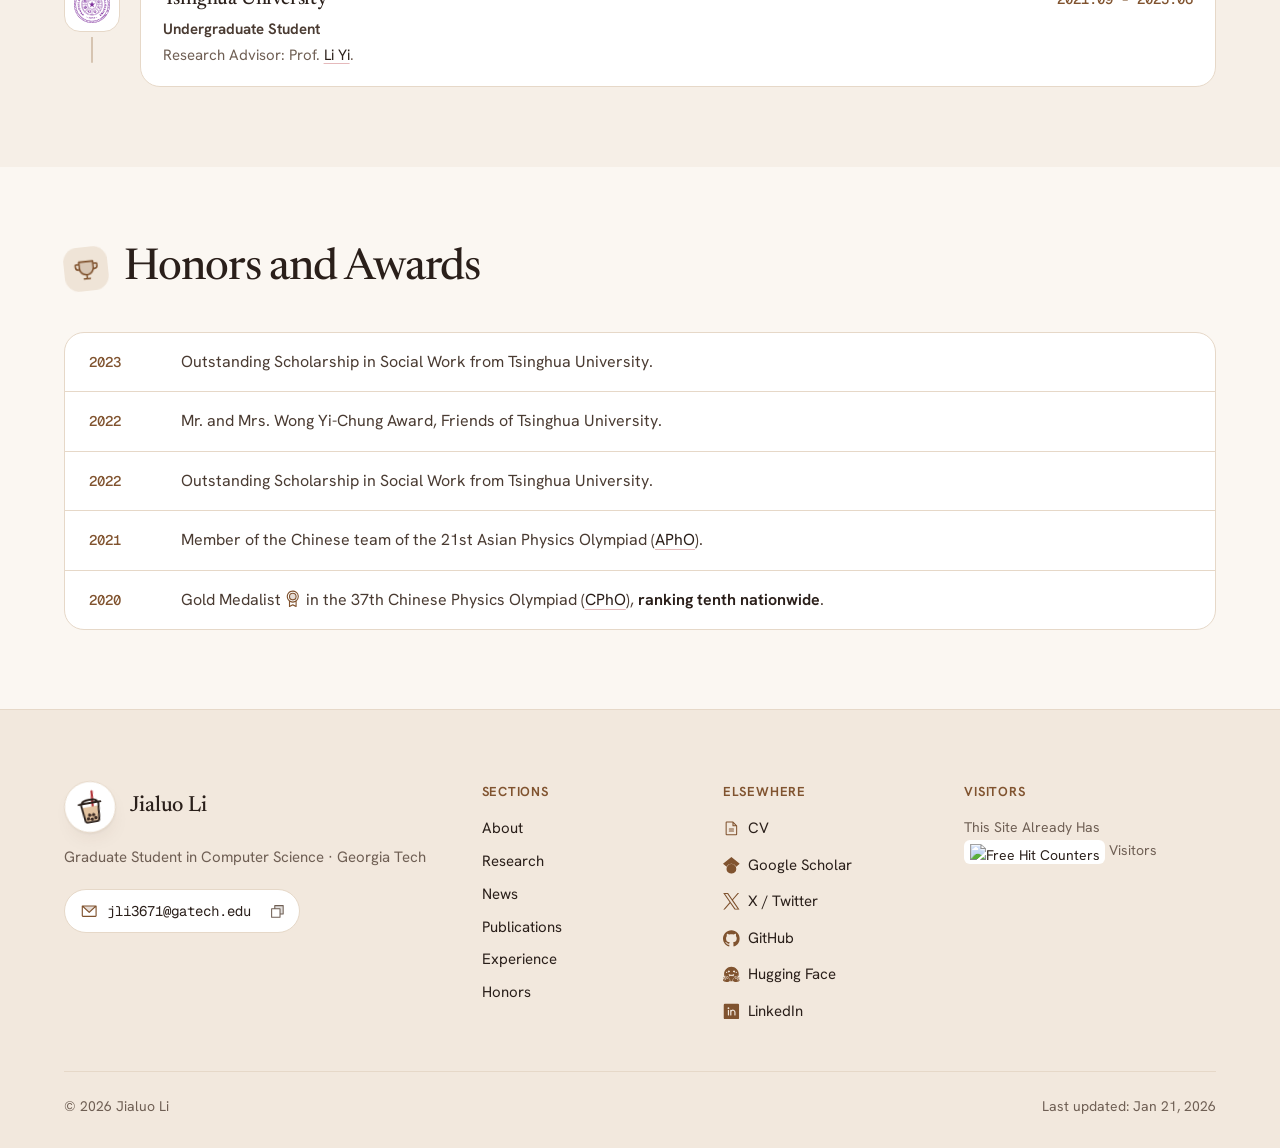
==== commit 8e76162a: "Tighten the hero, center paper figures, add Adobe to Experience - Profile icons sit centered under t" ====
--- a/index.html
+++ b/index.html
@@ -12,7 +12,7 @@
   <link rel="icon" href="images/favicon/icon.ico" type="image/x-icon">
   <link rel="preload" href="assets/fonts/newsreader-latin.woff2" as="font" type="font/woff2" crossorigin>
   <link rel="preload" href="assets/fonts/hanken-grotesk-latin.woff2" as="font" type="font/woff2" crossorigin>
-  <link rel="stylesheet" href="stylesheet.css">
+  <link rel="stylesheet" href="stylesheet.css?v=3193ade5db">
   <script>
     // Apply a saved theme before first paint (the page itself never needs JavaScript).
     try {
@@ -20,7 +20,7 @@
       if (savedTheme === "light" || savedTheme === "dark") document.documentElement.dataset.theme = savedTheme;
     } catch (error) {}
   </script>
-  <script src="assets/site.js" defer></script>
+  <script src="assets/site.js?v=1073323f73" defer></script>
 </head>
 <body id="top">
   <a class="skip-link" href="#main">Skip to content</a>
@@ -121,6 +121,13 @@
               <button class="copy-btn" type="button" data-copy="jli3671@gatech.edu" hidden><svg class="icon icon-copy" aria-hidden="true"><use href="#ph-copy"></use></svg><svg class="icon icon-done" aria-hidden="true"><use href="#ph-check"></use></svg><span class="visually-hidden">Copy email address</span></button>
             </span>
           </div>
+        </div>
+        <div class="hero-aside">
+          <figure class="portrait">
+            <a href="images/Jialuo.jpg">
+              <img src="images/web/Jialuo-480.webp" srcset="images/web/Jialuo-480.webp 480w, images/web/Jialuo-960.webp 960w" sizes="(max-width: 47.5em) min(72vw, 16rem), 18rem" width="960" height="1029" alt="Portrait of Jialuo Li" fetchpriority="high">
+            </a>
+          </figure>
           <ul class="socials" aria-label="Profiles">
             <li><a class="social social-googlescholar" href="https://scholar.google.com/citations?user=xl9hSggAAAAJ&amp;hl=zh-CN" aria-label="Google Scholar" data-tip="Google Scholar"><svg class="icon icon-brand" aria-hidden="true"><use href="#b-googlescholar"></use></svg></a></li>
             <li><a class="social social-x" href="https://x.com/JialuoLi1007" aria-label="X / Twitter" data-tip="X / Twitter"><svg class="icon icon-brand" aria-hidden="true"><use href="#b-x"></use></svg></a></li>
@@ -129,11 +136,6 @@
             <li><a class="social social-linkedin" href="https://www.linkedin.com/in/jialuo-li-13a025397/" aria-label="LinkedIn" data-tip="LinkedIn"><svg class="icon icon-brand" aria-hidden="true"><use href="#b-linkedin"></use></svg></a></li>
           </ul>
         </div>
-        <figure class="portrait">
-          <a href="images/Jialuo.jpg">
-            <img src="images/web/Jialuo-480.webp" srcset="images/web/Jialuo-480.webp 480w, images/web/Jialuo-960.webp 960w" sizes="(max-width: 47.5em) min(72vw, 16rem), 18rem" width="960" height="1029" alt="Portrait of Jialuo Li" fetchpriority="high">
-          </a>
-        </figure>
       </div>
     </section>
 
@@ -508,6 +510,16 @@
         </div>
         <ol class="timeline">
           <li class="tl-item">
+            <span class="tl-logo"><img src="images/web/Adobe_logo-144.webp" width="144" height="144" alt="" loading="lazy" decoding="async"></span>
+            <div class="tl-card">
+              <div class="tl-head">
+                <h3 class="tl-org"><a href="https://www.adobe.com/" target="_blank" rel="noopener noreferrer">Adobe</a></h3>
+                <p class="tl-date">2026.05 - Present</p>
+              </div>
+              <p class="tl-role">Research Intern</p>
+            </div>
+          </li>
+          <li class="tl-item">
             <span class="tl-logo"><img src="images/web/GT_logo-144.webp" width="144" height="144" alt="" loading="lazy" decoding="async"></span>
             <div class="tl-card">
               <div class="tl-head">
--- a/stylesheet.css
+++ b/stylesheet.css
@@ -137,6 +137,7 @@
   --header-bg: rgb(251 247 242 / 0.85);
   --footer-bg: #f2e8dd;
   --line-hover: #d9be9f;
+  --figure-line: rgb(42 31 26 / 0.12);
   --shadow-edge: rgb(42 31 26 / 0.05);
   --shadow-tint: rgb(74 48 30 / 0.32);
   --shadow: 0 1px 2px var(--shadow-edge), 0 18px 36px -20px var(--shadow-tint);
@@ -202,6 +203,7 @@
     --header-bg: light-dark(rgb(251 247 242 / 0.85), rgb(25 19 16 / 0.85));
     --footer-bg: light-dark(#f2e8dd, var(--night-950));
     --line-hover: light-dark(#d9be9f, #5b473b);
+    --figure-line: light-dark(rgb(42 31 26 / 0.12), rgb(255 255 255 / 0.12));
     /* light-dark() only takes colors, so the shadows switch through their colors. */
     --shadow-edge: light-dark(rgb(42 31 26 / 0.05), rgb(0 0 0 / 0.3));
     --shadow-tint: light-dark(rgb(74 48 30 / 0.32), rgb(0 0 0 / 0.6));
@@ -764,10 +766,11 @@
 }
 
 .hero-grid {
+  --aside: clamp(16.25rem, 10rem + 12vw, 18rem);
   display: grid;
-  grid-template-columns: minmax(0, 1fr) minmax(13rem, 18rem);
+  grid-template-columns: minmax(0, 1fr) var(--aside);
   align-items: center;
-  gap: clamp(2.5rem, 6vw, 6rem);
+  gap: clamp(2.5rem, 1rem + 3vw, 4rem);
 }
 
 .hero-copy {
@@ -810,7 +813,6 @@
 }
 
 .bio {
-  max-width: 41rem;
   margin-top: 1.6rem;
   font-size: var(--text-lead);
   line-height: 1.65;
@@ -824,11 +826,19 @@
   margin-top: 2rem;
 }
 
+/* Portrait with the profile icons centered underneath. */
+.hero-aside {
+  display: grid;
+  justify-items: center;
+  gap: 1.25rem;
+  min-width: 0;
+}
+
 .socials {
   display: flex;
   flex-wrap: wrap;
-  gap: 0.6rem;
-  margin-top: 1.1rem;
+  justify-content: center;
+  gap: 0.625rem;
 }
 
 .social {
@@ -875,12 +885,12 @@
   --brand-ink: #fff;
 }
 
-/* Name tooltip on hover/focus (the accessible name comes from aria-label). */
+/* Name tooltip under the icon on hover/focus (the accessible name comes from aria-label). */
 .social::after {
   content: attr(data-tip);
   position: absolute;
-  bottom: calc(100% + 0.5rem);
-  left: 0;
+  top: calc(100% + 0.5rem);
+  left: 50%;
   display: none;
   padding: 0.3rem 0.6rem;
   border-radius: 0.45rem;
@@ -891,11 +901,19 @@
   line-height: 1.3;
   white-space: nowrap;
   pointer-events: none;
+  transform: translateX(-50%);
+}
+
+/* The outer tooltips align to their icon's outer edge so they never leave the screen. */
+.socials li:first-child .social::after {
+  left: 0;
+  transform: none;
 }
 
 .socials li:last-child .social::after {
   right: 0;
   left: auto;
+  transform: none;
 }
 
 .social:hover::after,
@@ -903,21 +921,30 @@
   display: block;
 }
 
-/* A plain rounded photo: no frame, tilt, decoration or hover effect. */
+/* A plain rounded photo. On hover or focus it zooms gently inside its frame (motion block) and a soft
+   shadow settles under it; nothing else moves. */
 .portrait {
-  justify-self: end;
   width: 100%;
 }
 
 .portrait a {
   display: block;
+  overflow: hidden;
+  border: 1px solid var(--line);
   border-radius: var(--radius-lg);
+  isolation: isolate;
+  transition: border-color 0.3s ease, box-shadow 0.5s var(--ease);
 }
 
 .portrait img {
   width: 100%;
-  border: 1px solid var(--line);
-  border-radius: var(--radius-lg);
+  transition: transform 0.8s var(--ease);
+}
+
+.portrait a:hover,
+.portrait a:focus-visible {
+  border-color: var(--line-hover);
+  box-shadow: var(--shadow);
 }
 
 /* ---------------------------------------------------------------- sections */
@@ -1153,30 +1180,33 @@
   margin-top: 1.25rem;
 }
 
-/* Hover keeps everything in place: the edge warms and a soft shadow settles under the card. */
-.paper:hover {
-  border-color: var(--line-hover);
-  box-shadow: var(--shadow-soft);
-}
-
+/* Hover keeps everything in place: the edge warms, a soft shadow settles under the card and the title
+   underline draws in. Touch screens skip it so a tap never leaves a card stuck in the hover state. */
+@media (hover: hover) {
+  .paper:hover {
+    border-color: var(--line-hover);
+    box-shadow: var(--shadow-soft);
+  }
+
+  .paper:hover .paper-title a {
+    background-size: 100% 1px;
+  }
+}
+
+/* Figures sit in the vertical middle of the card. */
 .paper-figure {
   display: block;
-  align-self: start;
+  align-self: center;
   border-radius: var(--radius-sm);
 }
 
-/* Figures are shown whole at their own aspect ratio: no frame, cropping or zoom. */
+/* Figures are shown whole at their own aspect ratio: no frame, cropping or zoom; just a neutral hairline. */
 .paper-figure img {
   width: 100%;
   object-fit: contain;
-  border: 1px solid var(--line);
+  border: 1px solid var(--figure-line);
   border-radius: var(--radius-sm);
   background: var(--white);
-  transition: border-color 0.3s ease;
-}
-
-.paper:hover .paper-figure img {
-  border-color: var(--line-hover);
 }
 
 .paper-body {
@@ -1321,9 +1351,15 @@
   transition: border-color 0.3s ease, box-shadow 0.3s ease;
 }
 
-.tl-item:hover .tl-card {
-  border-color: var(--line-hover);
-  box-shadow: var(--shadow-soft);
+@media (hover: hover) {
+  .tl-item:hover .tl-card {
+    border-color: var(--line-hover);
+    box-shadow: var(--shadow-soft);
+  }
+
+  .tl-item:hover .tl-org a {
+    background-size: 100% 1px;
+  }
 }
 
 .tl-head {
@@ -1592,7 +1628,7 @@
   }
 
   .hero-copy > *,
-  .portrait {
+  .hero-aside {
     animation: rise 0.8s var(--ease) both;
   }
 
@@ -1604,13 +1640,17 @@
     animation-delay: 0.12s;
   }
 
-  .hero-copy > :nth-child(4),
-  .hero-copy > :nth-child(5) {
+  .hero-copy > :nth-child(4) {
     animation-delay: 0.18s;
   }
 
-  .portrait {
+  .hero-aside {
     animation-delay: 0.15s;
+  }
+
+  .portrait a:hover img,
+  .portrait a:focus-visible img {
+    transform: scale(1.04);
   }
 
   .brand:hover .boba-pearls circle {
@@ -1677,7 +1717,7 @@
 @keyframes tip {
   from {
     opacity: 0;
-    translate: 0 4px;
+    translate: 0 -4px;
   }
 }
 
@@ -1736,9 +1776,16 @@
     gap: 2.75rem;
   }
 
+  .hero-aside {
+    justify-items: start;
+  }
+
   .portrait {
-    justify-self: start;
     max-width: min(72vw, 16rem);
+  }
+
+  .socials {
+    justify-content: flex-start;
   }
 
   .paper {
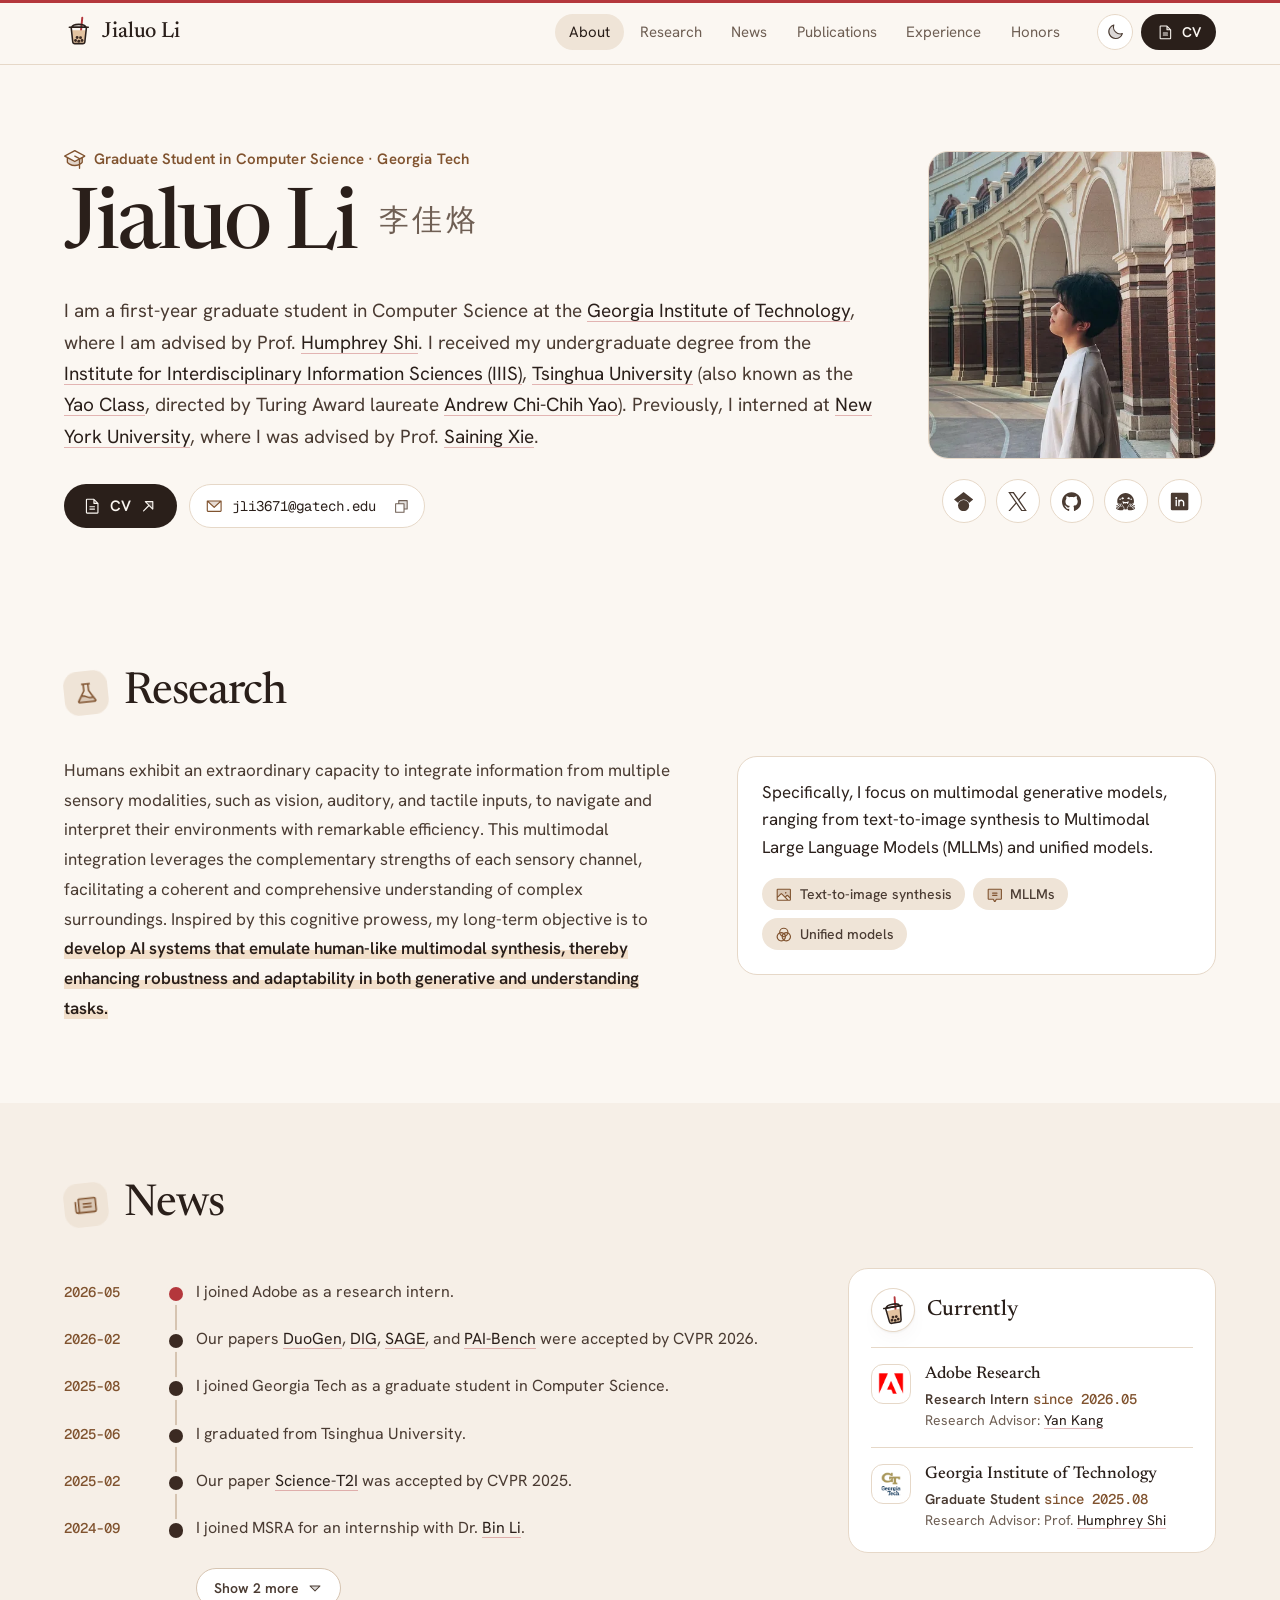
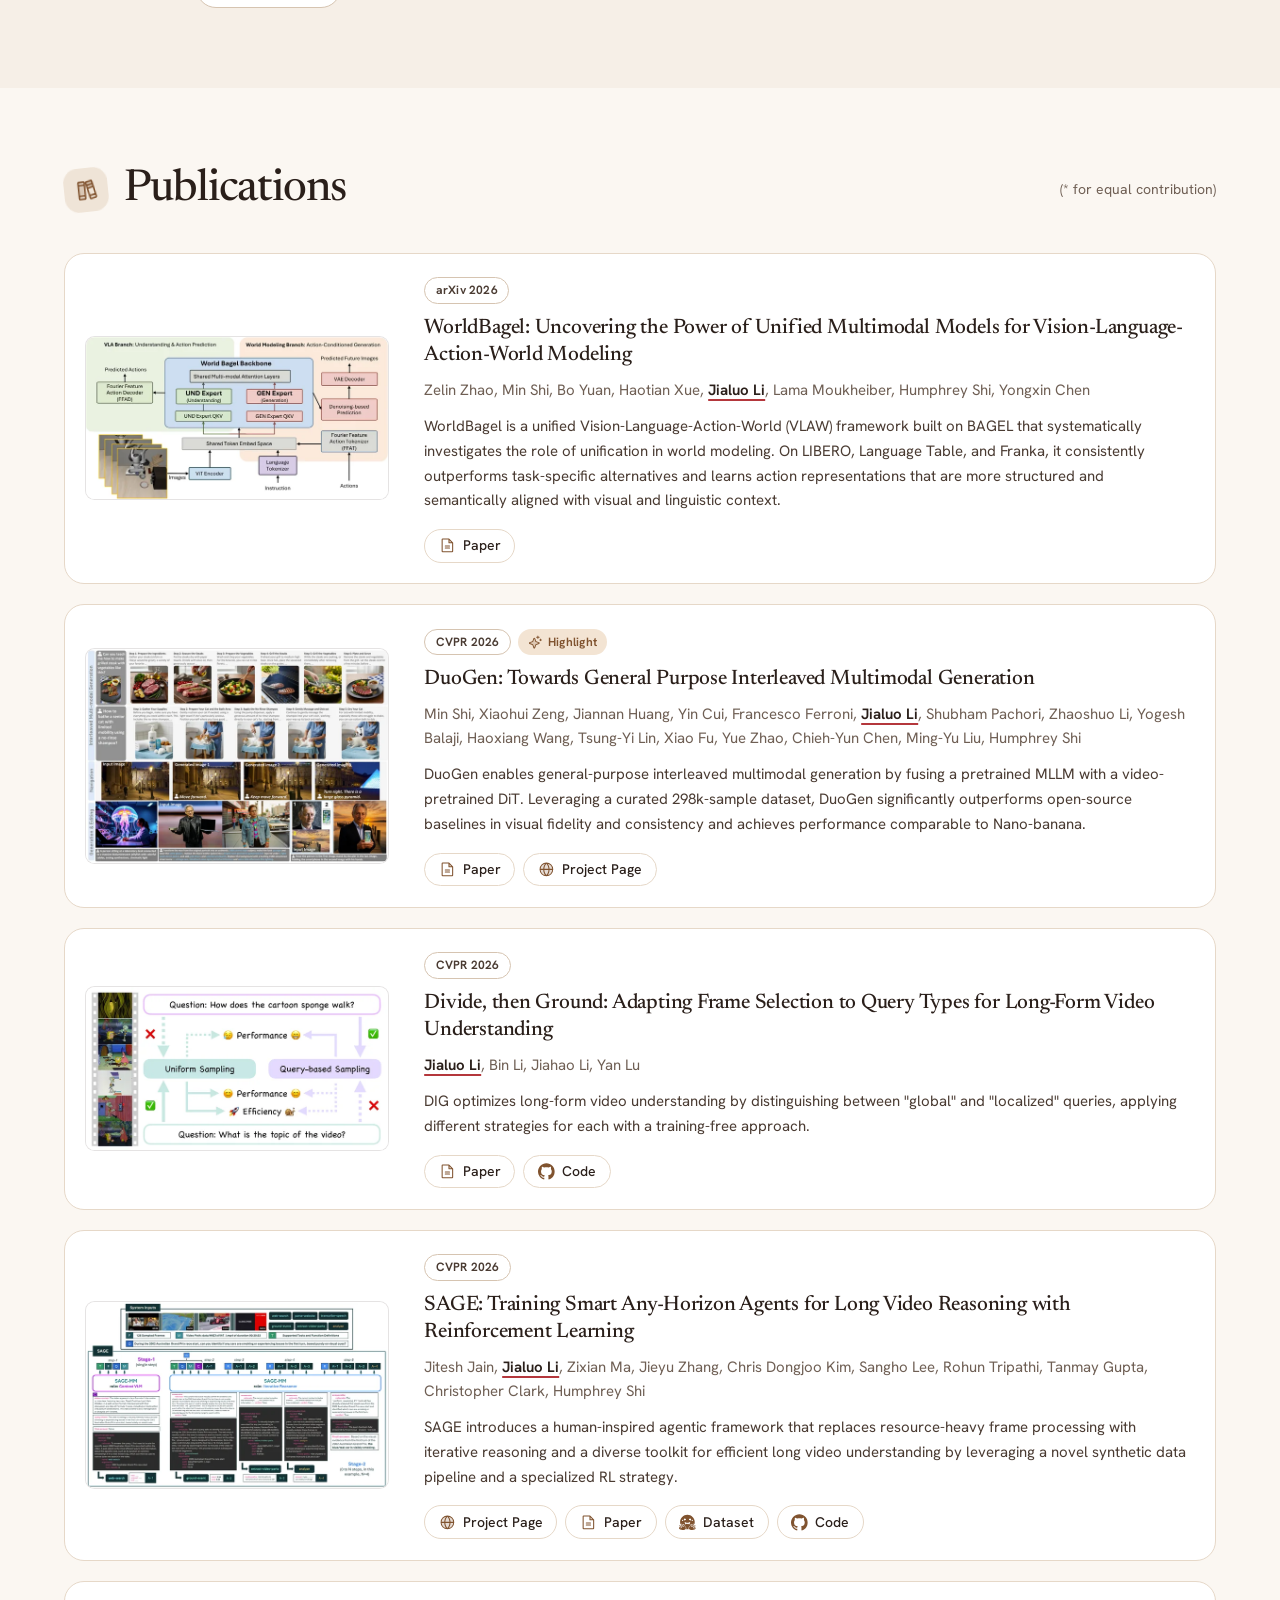
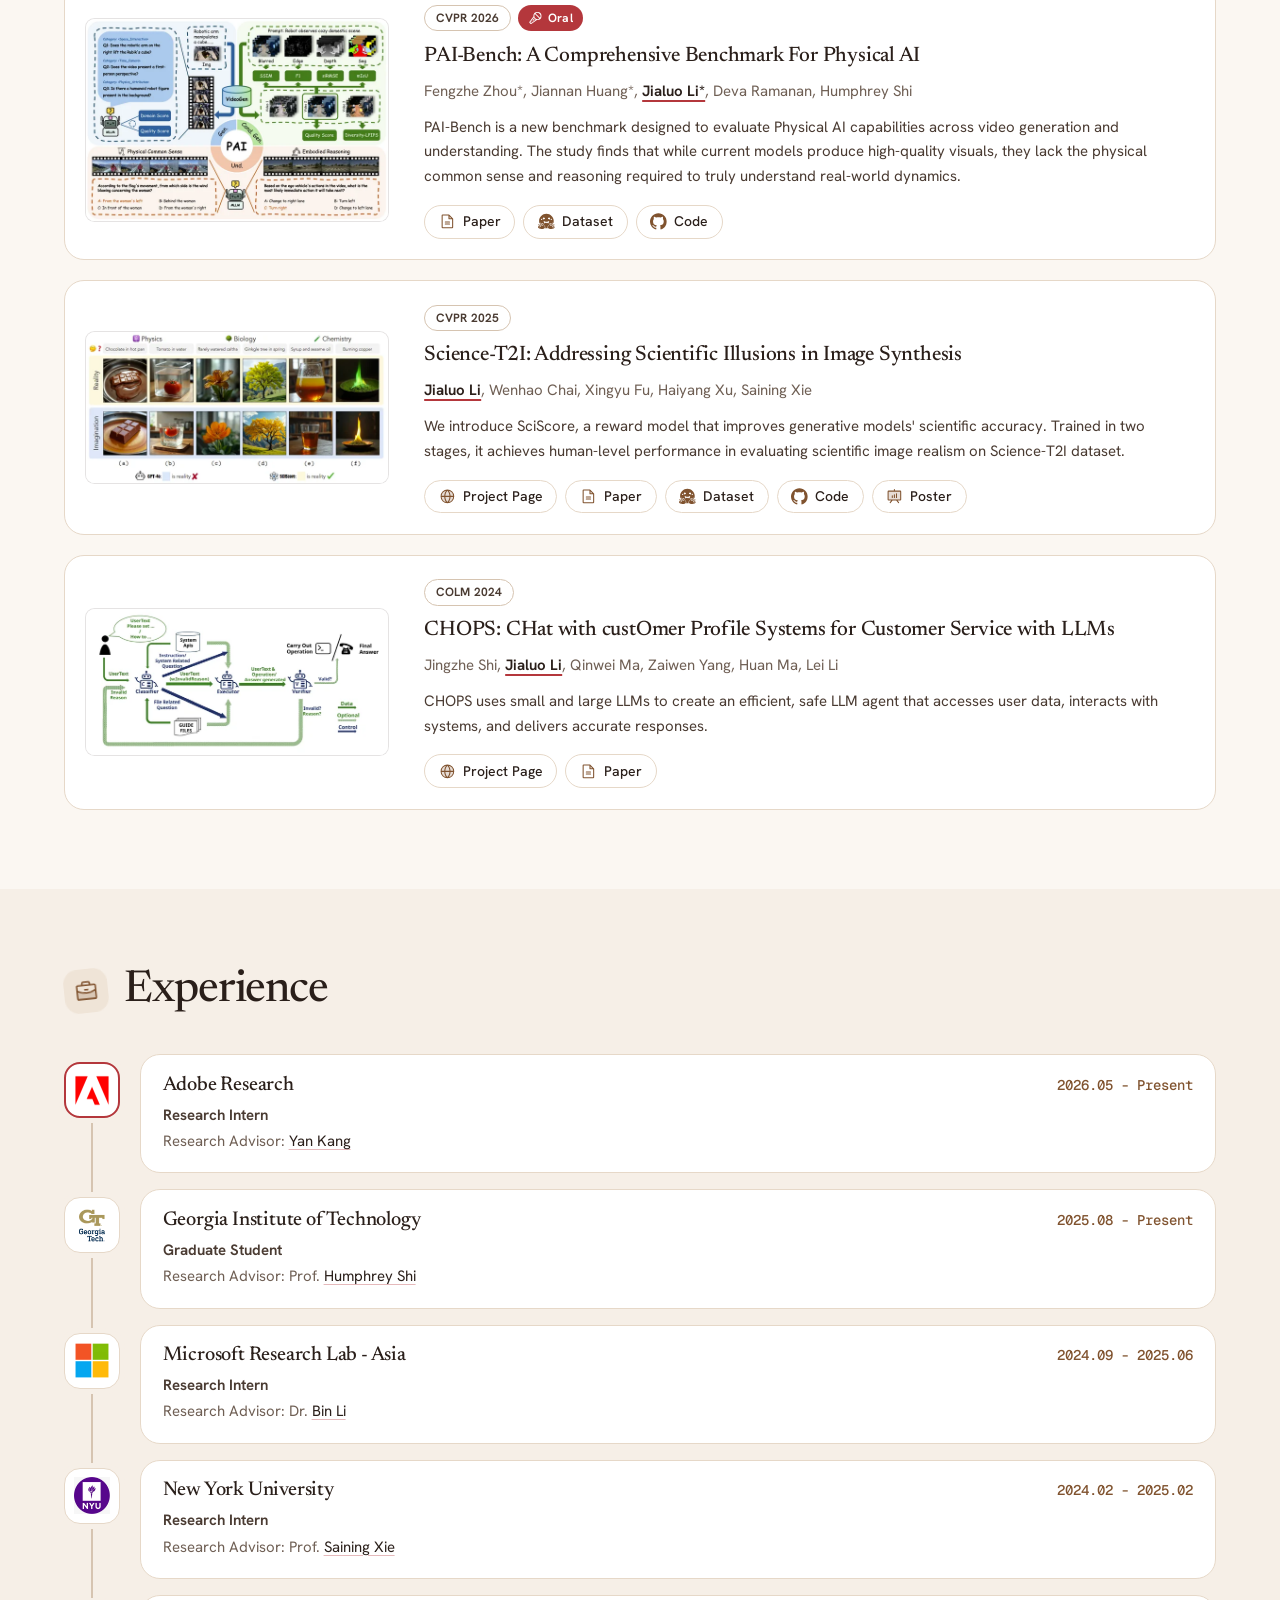
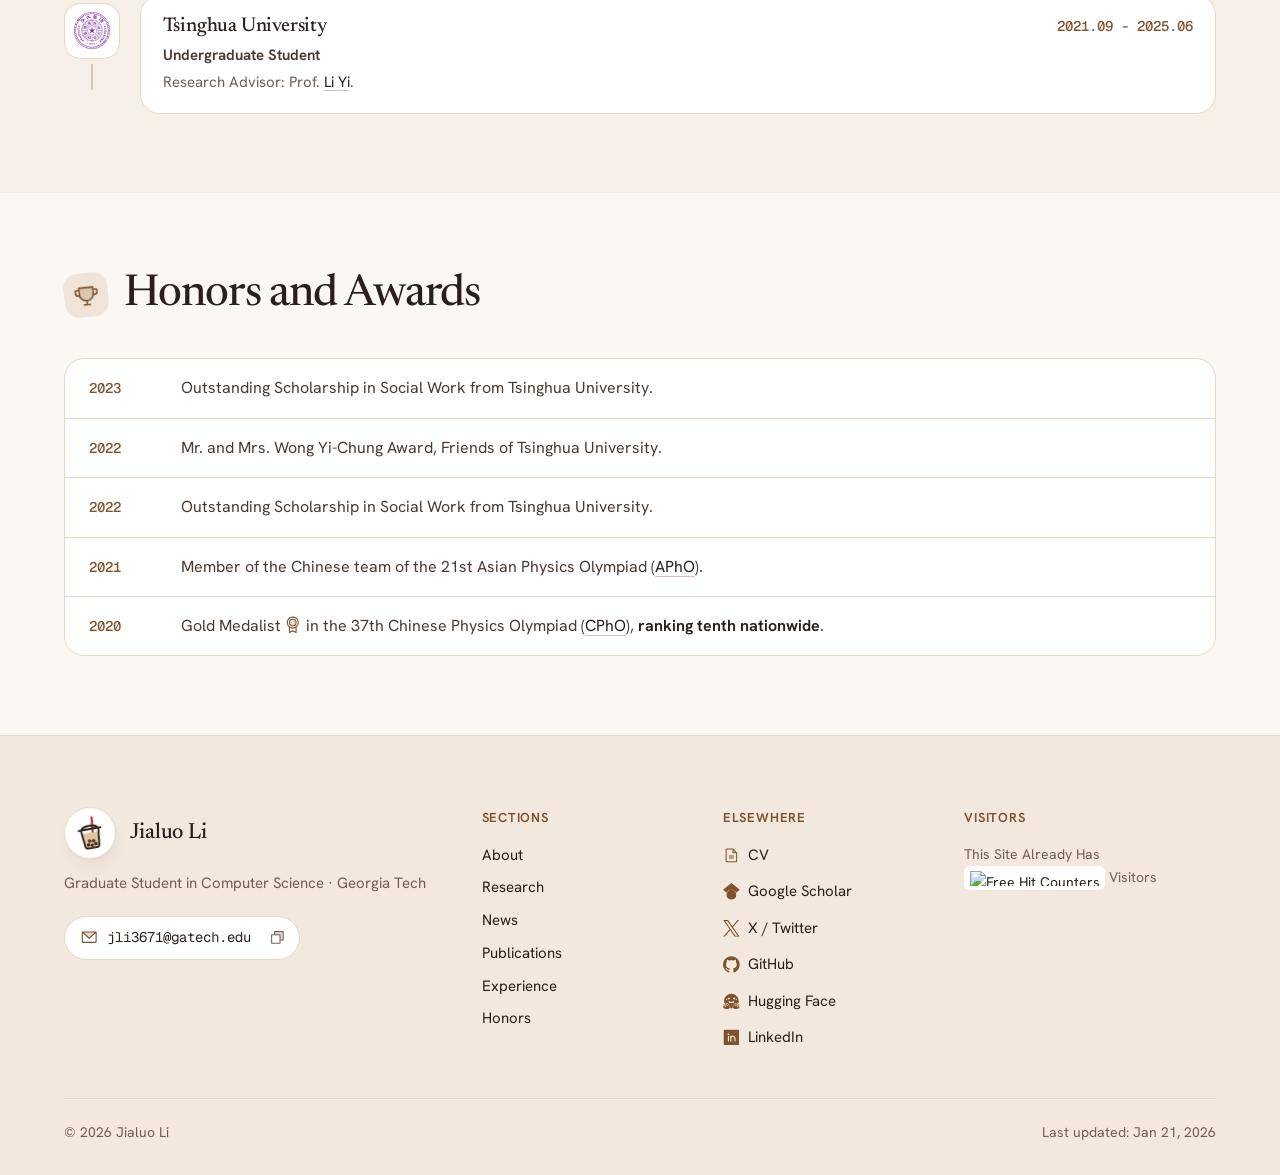
==== commit d389ab20: "Add a Currently card beside News; Adobe Research mentor; author links - News: the free space right o" ====
--- a/index.html
+++ b/index.html
@@ -12,7 +12,7 @@
   <link rel="icon" href="images/favicon/icon.ico" type="image/x-icon">
   <link rel="preload" href="assets/fonts/newsreader-latin.woff2" as="font" type="font/woff2" crossorigin>
   <link rel="preload" href="assets/fonts/hanken-grotesk-latin.woff2" as="font" type="font/woff2" crossorigin>
-  <link rel="stylesheet" href="stylesheet.css?v=3193ade5db">
+  <link rel="stylesheet" href="stylesheet.css?v=4359f0d083">
   <script>
     // Apply a saved theme before first paint (the page itself never needs JavaScript).
     try {
@@ -176,67 +176,95 @@
           <span class="section-badge" aria-hidden="true"><svg class="icon" aria-hidden="true"><use href="#ph-newspaper"></use></svg></span>
           <h2 id="news-heading">News</h2>
         </div>
-        <ul class="news" id="news-list" data-visible="6">
-          <li>
-            <time datetime="2026-05">2026-05</time>
-            <p>
-              I joined Adobe as a research intern.
-            </p>
-          </li>
-          <li>
-            <time datetime="2026-02">2026-02</time>
-            <p>
-              Our papers <a href="https://arxiv.org/abs/2602.00508">DuoGen</a>,
-              <a href="https://arxiv.org/abs/2512.04000">DIG</a>,
-              <a href="https://praeclarumjj3.github.io/sage/">SAGE</a>, and
-              <a href="https://github.com/SHI-Labs/physical-ai-bench">PAI-Bench</a> were accepted by
-              CVPR 2026.
-            </p>
-          </li>
-          <li>
-            <time datetime="2025-08">2025-08</time>
-            <p>
-              I joined Georgia Tech as a graduate student in Computer Science.
-            </p>
-          </li>
-          <li>
-            <time datetime="2025-06">2025-06</time>
-            <p>
-              I graduated from Tsinghua University.
-            </p>
-          </li>
-          <li>
-            <time datetime="2025-02">2025-02</time>
-            <p>
-              Our paper <a href="https://jialuo-li.github.io/Science-T2I-Web/">Science-T2I</a> was
-              accepted by CVPR 2025.
-            </p>
-          </li>
-          <li>
-            <time datetime="2024-09">2024-09</time>
-            <p>
-              I joined MSRA for an internship with Dr.
-              <a href="https://www.microsoft.com/en-us/research/people/libin/">Bin Li</a>.
-            </p>
-          </li>
-          <!-- <li><strong>2024-09:</strong> ✨ Our research project about reflection anomaly in generative model is now availiable!</li> -->
-          <li>
-            <time datetime="2024-07">2024-07</time>
-            <p>
-              Our paper <a href="https://arxiv.org/abs/2404.01343">CHOPS</a> was accepted by COLM
-              2024.
-            </p>
-          </li>
-          <li>
-            <time datetime="2024-02">2024-02</time>
-            <p>
-              I started an internship at NYU Courant in New York, advised by Prof.
-              <a href="https://www.sainingxie.com/" rel="noopener noreferrer" target="_blank">Saining
-              Xie</a>.
-            </p>
-          </li>
-          <!-- <li><strong>2024-01:</strong> ✨ Our graphics course project is now available! Feel free to explore and try it out <a href="https://github.com/ziyuyuyuyu1/ACG-Project">here</a>.</li> -->
-        </ul>
+        <div class="news-layout">
+          <div class="news-main">
+            <ul class="news" id="news-list" data-visible="6">
+              <li>
+                <time datetime="2026-05">2026-05</time>
+                <p>
+                  I joined Adobe as a research intern.
+                </p>
+              </li>
+              <li>
+                <time datetime="2026-02">2026-02</time>
+                <p>
+                  Our papers <a href="https://arxiv.org/abs/2602.00508">DuoGen</a>,
+                  <a href="https://arxiv.org/abs/2512.04000">DIG</a>,
+                  <a href="https://praeclarumjj3.github.io/sage/">SAGE</a>, and
+                  <a href="https://github.com/SHI-Labs/physical-ai-bench">PAI-Bench</a> were accepted by
+                  CVPR 2026.
+                </p>
+              </li>
+              <li>
+                <time datetime="2025-08">2025-08</time>
+                <p>
+                  I joined Georgia Tech as a graduate student in Computer Science.
+                </p>
+              </li>
+              <li>
+                <time datetime="2025-06">2025-06</time>
+                <p>
+                  I graduated from Tsinghua University.
+                </p>
+              </li>
+              <li>
+                <time datetime="2025-02">2025-02</time>
+                <p>
+                  Our paper <a href="https://jialuo-li.github.io/Science-T2I-Web/">Science-T2I</a> was
+                  accepted by CVPR 2025.
+                </p>
+              </li>
+              <li>
+                <time datetime="2024-09">2024-09</time>
+                <p>
+                  I joined MSRA for an internship with Dr.
+                  <a href="https://www.microsoft.com/en-us/research/people/libin/">Bin Li</a>.
+                </p>
+              </li>
+              <!-- <li><strong>2024-09:</strong> ✨ Our research project about reflection anomaly in generative model is now availiable!</li> -->
+              <li>
+                <time datetime="2024-07">2024-07</time>
+                <p>
+                  Our paper <a href="https://arxiv.org/abs/2404.01343">CHOPS</a> was accepted by COLM
+                  2024.
+                </p>
+              </li>
+              <li>
+                <time datetime="2024-02">2024-02</time>
+                <p>
+                  I started an internship at NYU Courant in New York, advised by Prof.
+                  <a href="https://www.sainingxie.com/" rel="noopener noreferrer" target="_blank">Saining
+                  Xie</a>.
+                </p>
+              </li>
+              <!-- <li><strong>2024-01:</strong> ✨ Our graphics course project is now available! Feel free to explore and try it out <a href="https://github.com/ziyuyuyuyu1/ACG-Project">here</a>.</li> -->
+            </ul>
+          </div>
+          <div class="now-card">
+            <div class="now-head">
+              <span class="sticker" aria-hidden="true"><svg class="boba" viewBox="0 0 64 64" aria-hidden="true" focusable="false"><path class="boba-straw" d="M39.5 3.5 35 50"/><path class="boba-tea" d="M17.4 31h29.2l-2.3 24.4a3.6 3.6 0 0 1-3.6 3.3H23.3a3.6 3.6 0 0 1-3.6-3.3z"/><g class="boba-pearls"><circle cx="25" cy="53" r="3.1"/><circle cx="32" cy="54.6" r="3.1"/><circle cx="39" cy="53" r="3.1"/><circle cx="28.4" cy="46.6" r="3.1"/><circle cx="35.8" cy="46.8" r="3.1"/></g><path class="boba-cup" d="M15.5 24.5h33l-3.4 31.2a4.6 4.6 0 0 1-4.6 4.1H23.5a4.6 4.6 0 0 1-4.6-4.1z"/><path class="boba-lid" d="M11.5 24.5h41M17 24.5c1.6-8.5 28.4-8.5 30 0"/></svg></span>
+              <h3 id="now-heading">Currently</h3>
+            </div>
+            <ul class="now-list" aria-labelledby="now-heading">
+              <li>
+                <span class="now-logo"><img src="images/web/Adobe_logo-144.webp" width="144" height="144" alt="" loading="lazy" decoding="async"></span>
+                <div>
+                  <p class="now-org"><a href="https://research.adobe.com/" target="_blank" rel="noopener noreferrer">Adobe Research</a></p>
+                  <p class="now-role">Research Intern <span class="now-date">since 2026.05</span></p>
+                  <p class="now-advisor">Research Advisor: <a href="https://research.adobe.com/person/yan-kang/" rel="noopener noreferrer" target="_blank">Yan Kang</a></p>
+                </div>
+              </li>
+              <li>
+                <span class="now-logo"><img src="images/web/GT_logo-144.webp" width="144" height="144" alt="" loading="lazy" decoding="async"></span>
+                <div>
+                  <p class="now-org"><a href="https://www.gatech.edu/" target="_blank" rel="noopener noreferrer">Georgia Institute of Technology</a></p>
+                  <p class="now-role">Graduate Student <span class="now-date">since 2025.08</span></p>
+                  <p class="now-advisor">Research Advisor: Prof. <a href="https://www.humphreyshi.com/" rel="noopener noreferrer" target="_blank">Humphrey Shi</a></p>
+                </div>
+              </li>
+            </ul>
+          </div>
+        </div>
       </div>
     </section>
 
@@ -256,14 +284,14 @@
               <p class="paper-venue"><span class="chip chip-venue">arXiv 2026</span></p>
               <h3 class="paper-title"><a href="https://arxiv.org/abs/2607.03461">WorldBagel: Uncovering the Power of Unified Multimodal Models for Vision-Language-Action-World Modeling</a></h3>
               <p class="paper-authors">
-                Zelin Zhao,
+                <a href="https://scholar.google.com/citations?user=UDi4V3AAAAAJ&amp;hl=en">Zelin Zhao</a>,
                 <a href="https://openreview.net/profile?id=~Min_Shi2">Min Shi</a>,
                 Bo Yuan,
-                Haotian Xue,
+                <a href="https://xavihart.github.io">Haotian Xue</a>,
                 <strong class="me">Jialuo Li</strong>,
                 Lama Moukheiber,
                 <a href="https://www.humphreyshi.com/">Humphrey Shi</a>,
-                Yongxin Chen
+                <a href="https://yongxin.ae.gatech.edu/">Yongxin Chen</a>
               </p>
               <p class="paper-summary">
                 WorldBagel is a unified Vision-Language-Action-World (VLAW) framework built on BAGEL that
@@ -513,10 +541,11 @@
             <span class="tl-logo"><img src="images/web/Adobe_logo-144.webp" width="144" height="144" alt="" loading="lazy" decoding="async"></span>
             <div class="tl-card">
               <div class="tl-head">
-                <h3 class="tl-org"><a href="https://www.adobe.com/" target="_blank" rel="noopener noreferrer">Adobe</a></h3>
+                <h3 class="tl-org"><a href="https://research.adobe.com/" target="_blank" rel="noopener noreferrer">Adobe Research</a></h3>
                 <p class="tl-date">2026.05 - Present</p>
               </div>
               <p class="tl-role">Research Intern</p>
+              <p class="tl-advisor">Research Advisor: <a href="https://research.adobe.com/person/yan-kang/" rel="noopener noreferrer" target="_blank">Yan Kang</a></p>
             </div>
           </li>
           <li class="tl-item">
--- a/stylesheet.css
+++ b/stylesheet.css
@@ -1163,6 +1163,141 @@
   transform: rotate(180deg);
 }
 
+/* The free space beside the News timeline holds a "Currently" card: the Experience entries that run to
+   "Present", in the same words. It stacks under the timeline on narrow screens. */
+.news-layout {
+  display: grid;
+  grid-template-columns: minmax(0, 1fr) minmax(16rem, 23rem);
+  align-items: start;
+  gap: 2rem clamp(2rem, 1rem + 3vw, 4rem);
+}
+
+.news-main {
+  min-width: 0;
+}
+
+.now-card {
+  container-type: inline-size;
+  padding: 1.2rem 1.35rem 1.3rem;
+  border: 1px solid var(--line);
+  border-radius: var(--radius-lg);
+  background: var(--surface);
+  transition: border-color 0.3s ease, box-shadow 0.3s ease;
+}
+
+.now-head {
+  display: flex;
+  align-items: center;
+  gap: 0.8rem;
+  padding-bottom: 0.9rem;
+  border-bottom: 1px solid var(--line);
+}
+
+.now-head .sticker {
+  width: 2.75rem;
+  height: 2.75rem;
+}
+
+.now-head .boba {
+  width: 1.8rem;
+  height: 1.8rem;
+}
+
+.now-head h3 {
+  color: var(--ink);
+  font-family: var(--font-serif);
+  font-size: 1.375rem;
+  font-weight: 500;
+  line-height: 1.2;
+  letter-spacing: -0.01em;
+}
+
+.now-list > li {
+  display: grid;
+  grid-template-columns: 2.5rem minmax(0, 1fr);
+  align-items: start;
+  gap: 0.9rem;
+  padding-top: 1rem;
+}
+
+.now-list > li + li {
+  margin-top: 1rem;
+  border-top: 1px solid var(--line);
+}
+
+/* Logos keep their own colors on a white tile in both themes, as in Experience. */
+.now-logo {
+  display: grid;
+  place-items: center;
+  width: 2.5rem;
+  height: 2.5rem;
+  border: 1px solid var(--line);
+  border-radius: 0.75rem;
+  background: var(--white);
+}
+
+.now-logo img {
+  width: 68%;
+  height: 68%;
+  object-fit: contain;
+}
+
+.now-org {
+  color: var(--ink);
+  font-family: var(--font-serif);
+  font-size: 1.0625rem;
+  font-weight: 500;
+  line-height: 1.3;
+}
+
+.now-role {
+  margin-top: 0.2rem;
+  color: var(--ink-2);
+  font-size: var(--text-meta);
+  font-weight: 600;
+  line-height: 1.5;
+}
+
+.now-date {
+  color: var(--tea);
+  font-family: var(--font-mono);
+  font-weight: 500;
+}
+
+.now-advisor {
+  color: var(--ink-3);
+  font-size: var(--text-meta);
+  line-height: 1.5;
+}
+
+/* Keep a date or a person's name on one line once the card is wide enough for it (sizes are the card's
+   content width, so they grow with the reader's text size). */
+@container (min-width: 12rem) {
+  .now-date,
+  .now-advisor a {
+    white-space: nowrap;
+  }
+}
+
+/* Very narrow cards (enlarged text on small screens): logo above the text. */
+@container (max-width: 14rem) {
+  .now-list > li {
+    grid-template-columns: minmax(0, 1fr);
+    gap: 0.6rem;
+  }
+}
+
+@media (hover: hover) {
+  .now-card:hover {
+    border-color: var(--line-hover);
+    box-shadow: var(--shadow-soft);
+  }
+
+  .now-card:hover .sticker {
+    transform: rotate(6deg) scale(1.05);
+  }
+}
+
 /* Publications: one list in the original order; each venue chip carries the year. */
 
 .paper {
@@ -1231,7 +1366,8 @@
 }
 
 .paper-title a,
-.tl-org a {
+.tl-org a,
+.now-org a {
   color: inherit;
   text-decoration: none;
   background-image: linear-gradient(currentColor, currentColor);
@@ -1244,7 +1380,8 @@
 }
 
 .paper-title a:hover,
-.tl-org a:hover {
+.tl-org a:hover,
+.now-org a:hover {
   color: var(--straw);
   background-size: 100% 1px;
 }
@@ -1485,7 +1622,7 @@
   gap: 0.85rem;
 }
 
-/* The boba sticker signs off the page: on hover it turns and the pearls bob (see the motion block). */
+/* Boba sticker (footer brand and the "Currently" card): on hover it turns and the pearls bob (motion block). */
 .sticker {
   display: grid;
   flex: none;
@@ -1653,19 +1790,23 @@
     transform: scale(1.04);
   }
 
-  .brand:hover .boba-pearls circle {
+  .brand:hover .boba-pearls circle,
+  .now-card:hover .boba-pearls circle {
     animation: bob 0.45s ease-in-out infinite alternate;
   }
 
-  .brand:hover .boba-pearls circle:nth-child(2n) {
+  .brand:hover .boba-pearls circle:nth-child(2n),
+  .now-card:hover .boba-pearls circle:nth-child(2n) {
     animation-delay: 0.15s;
   }
 
-  .brand:hover .boba-pearls circle:nth-child(3n) {
+  .brand:hover .boba-pearls circle:nth-child(3n),
+  .now-card:hover .boba-pearls circle:nth-child(3n) {
     animation-delay: 0.3s;
   }
 
-  .brand:hover .boba-straw {
+  .brand:hover .boba-straw,
+  .now-card:hover .boba-straw {
     animation: stir 0.9s ease-in-out infinite alternate;
   }
 
@@ -1768,6 +1909,14 @@
   .mobile-menu {
     display: block;
   }
+
+  .news-layout {
+    grid-template-columns: minmax(0, 1fr);
+  }
+
+  .now-card {
+    max-width: 30rem;
+  }
 }
 
 @media (max-width: 47.5em) {
